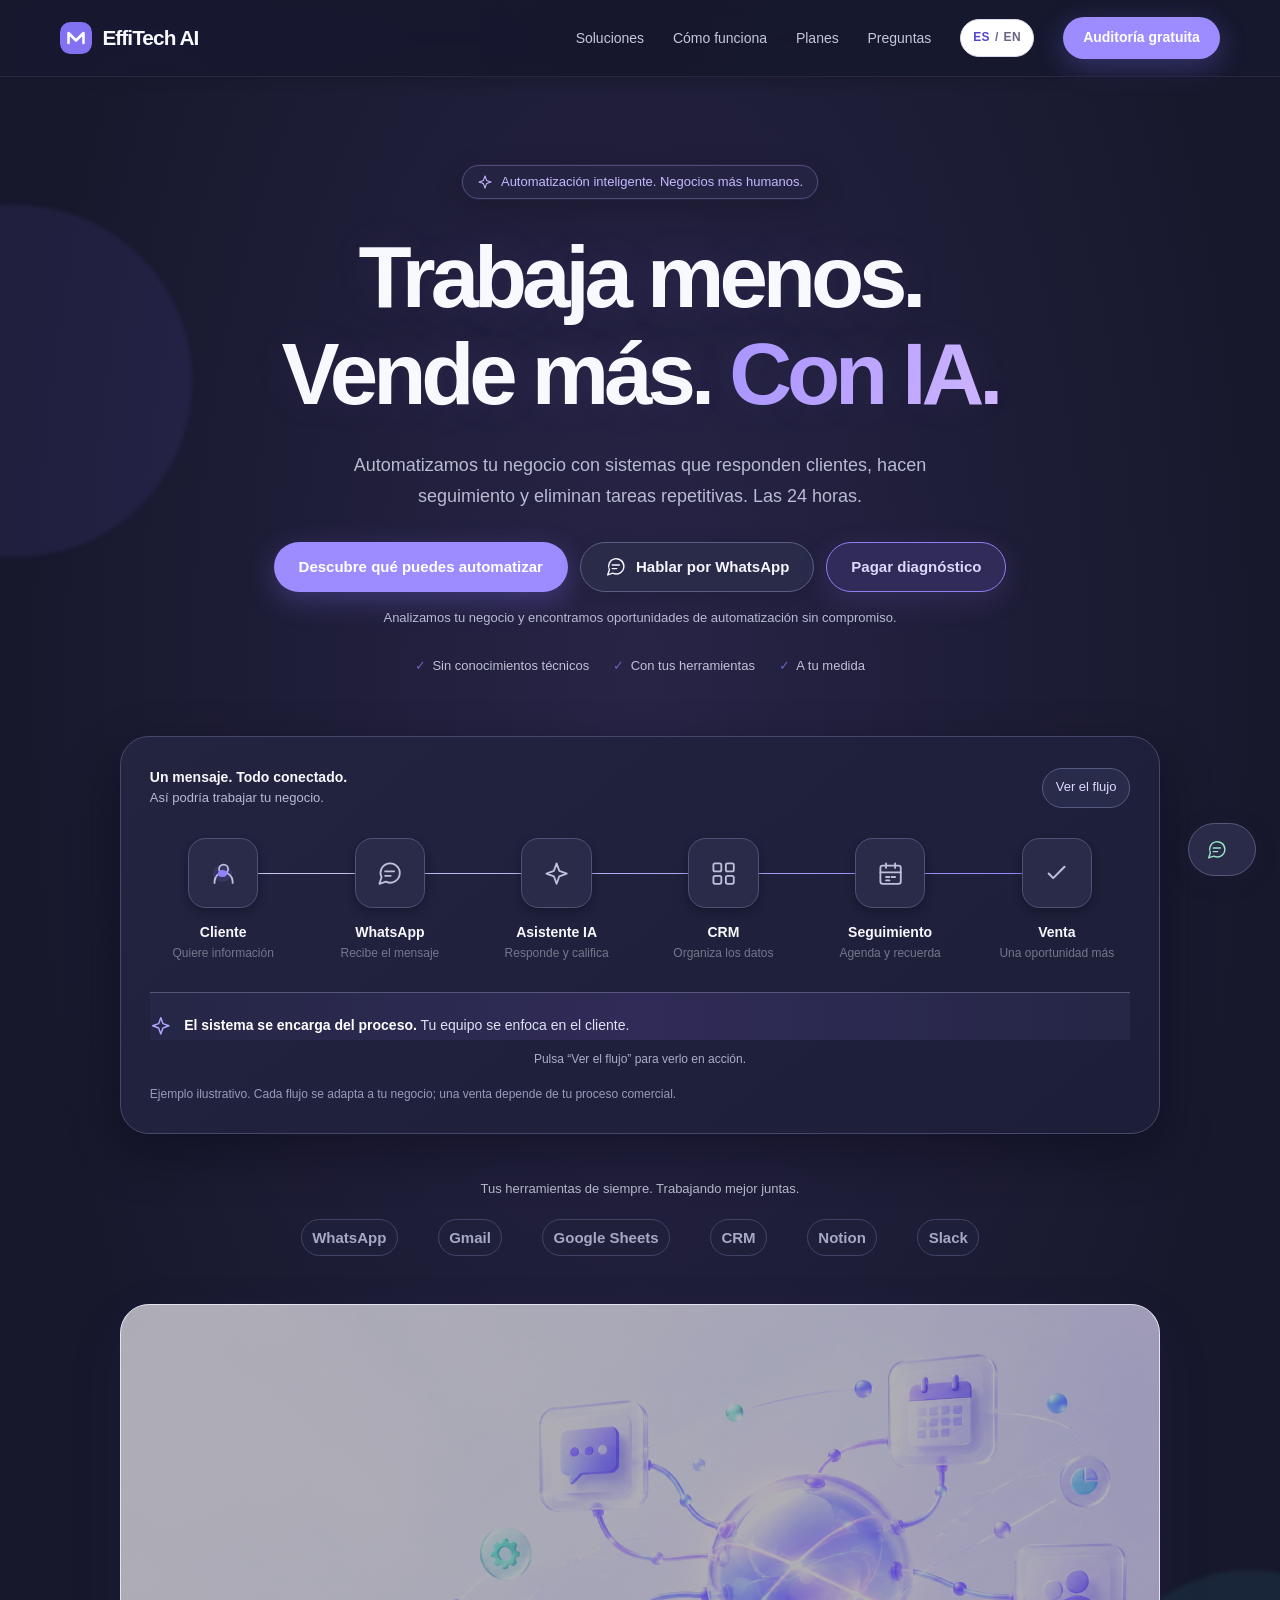
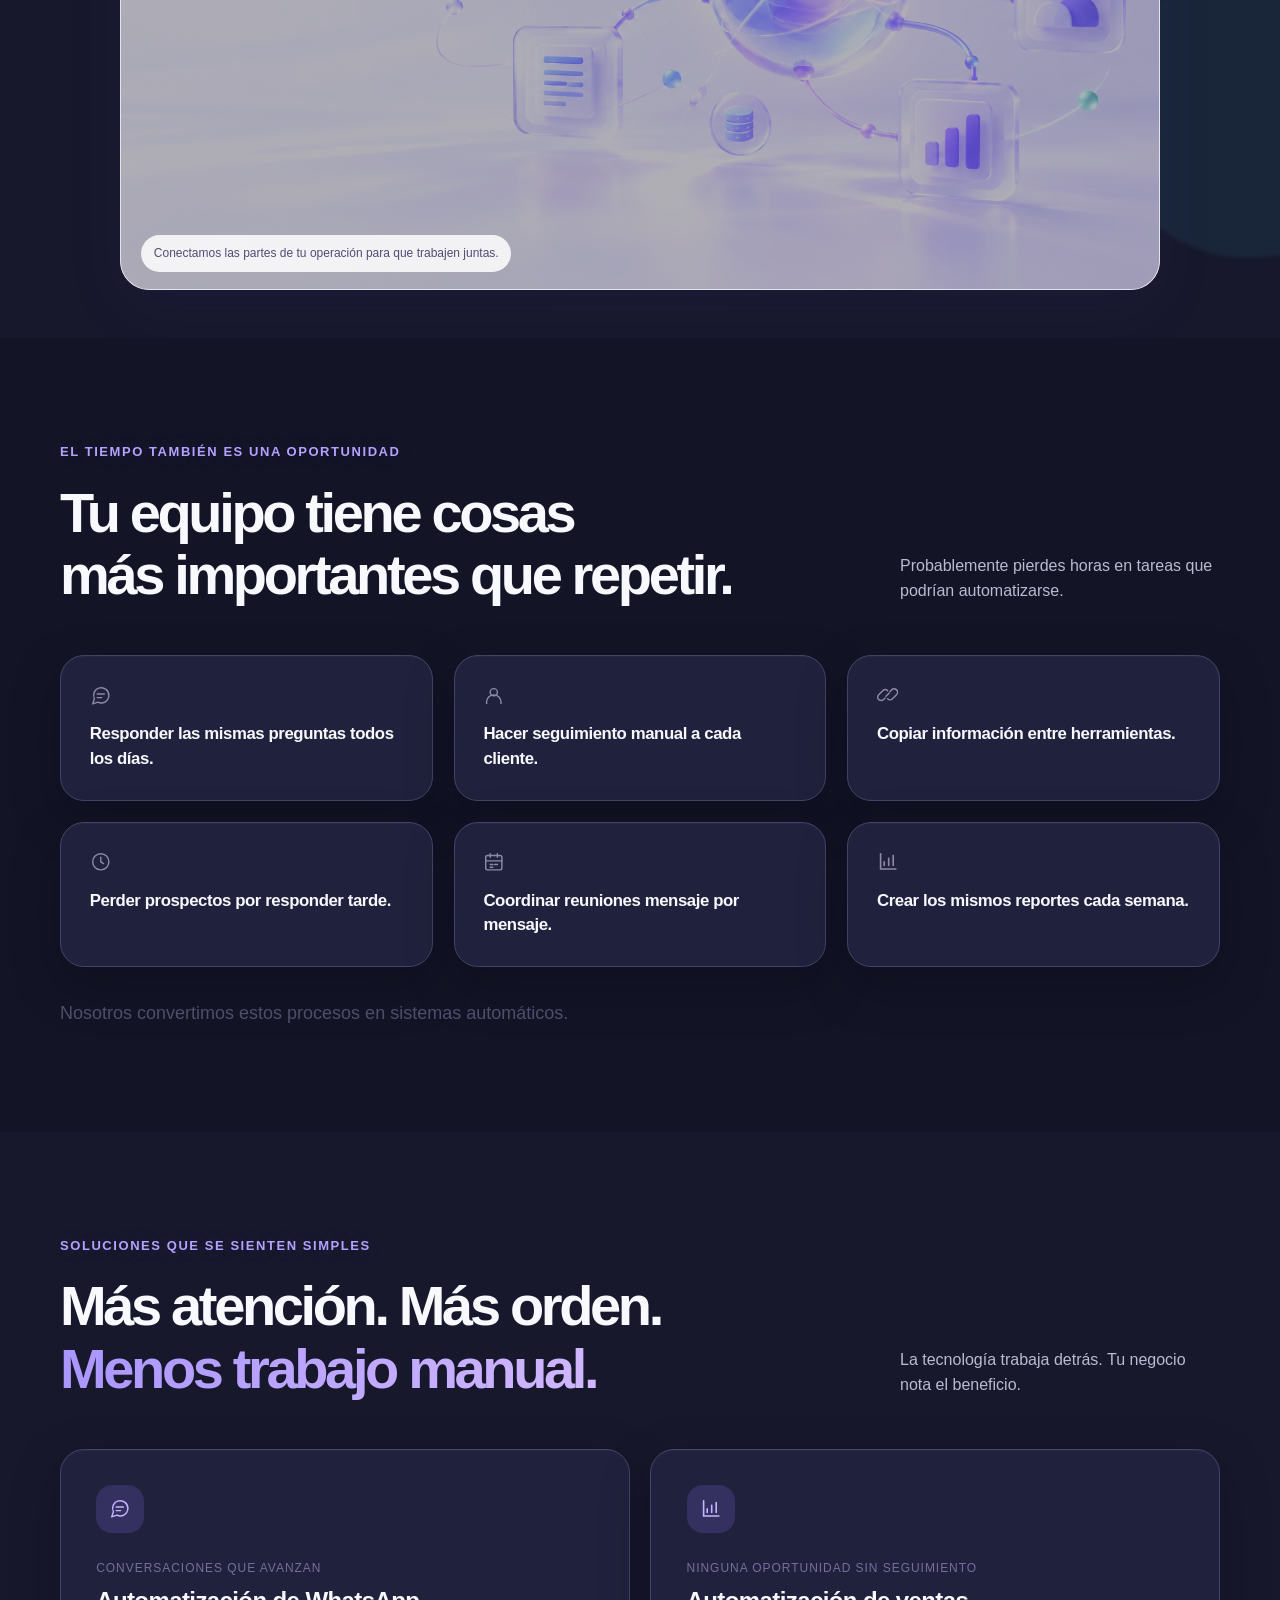
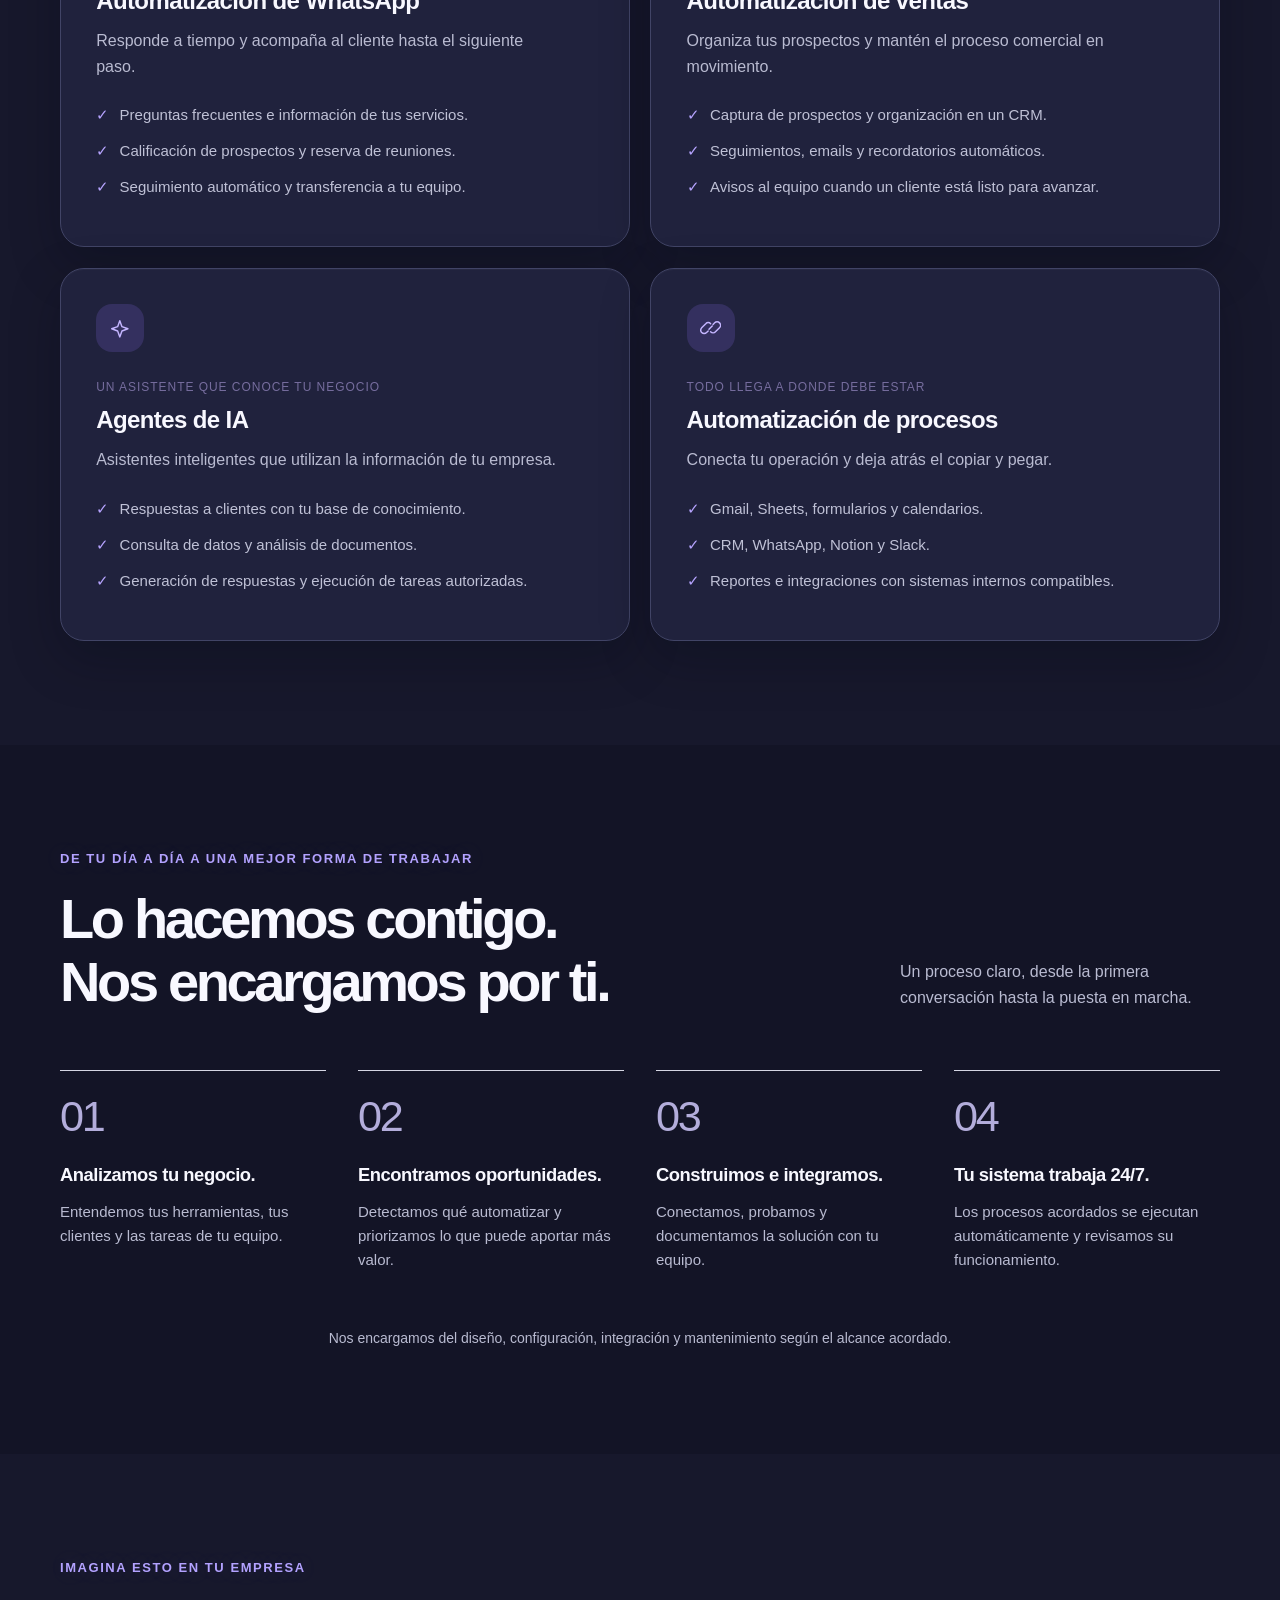
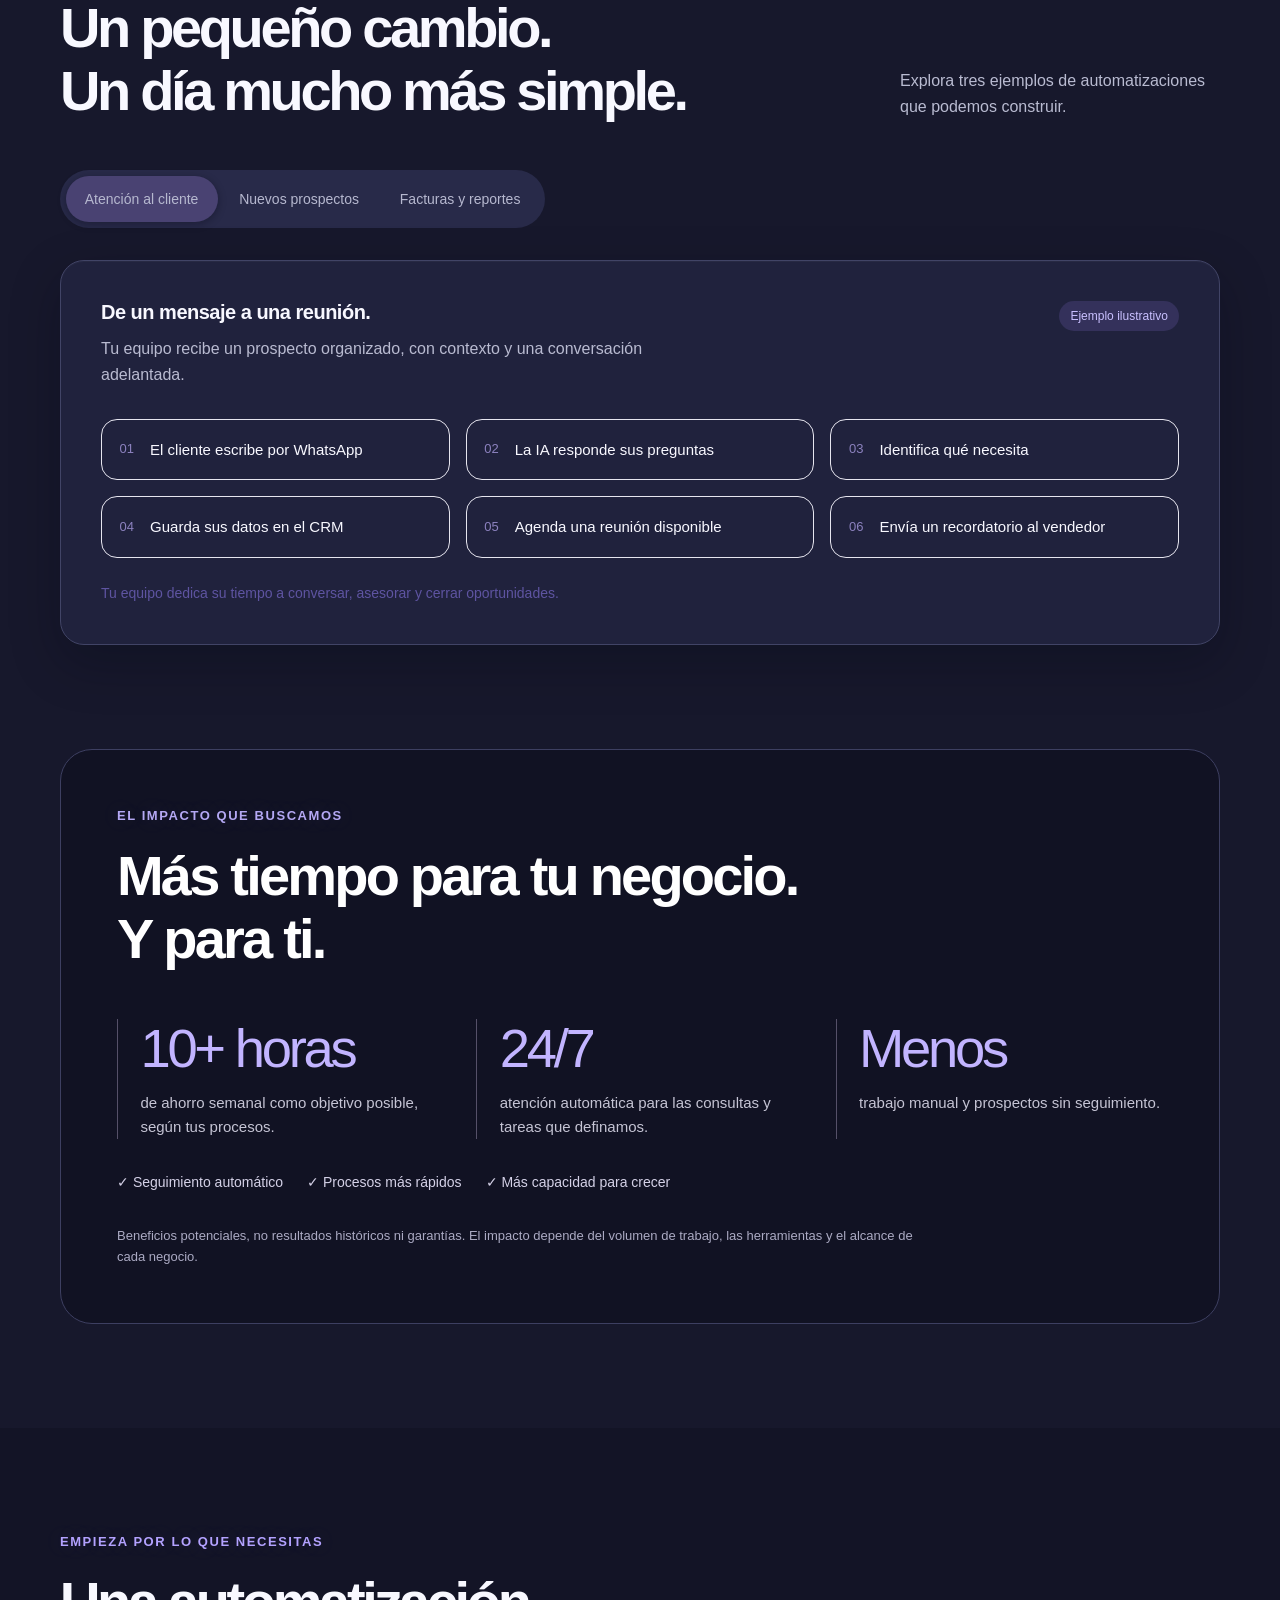
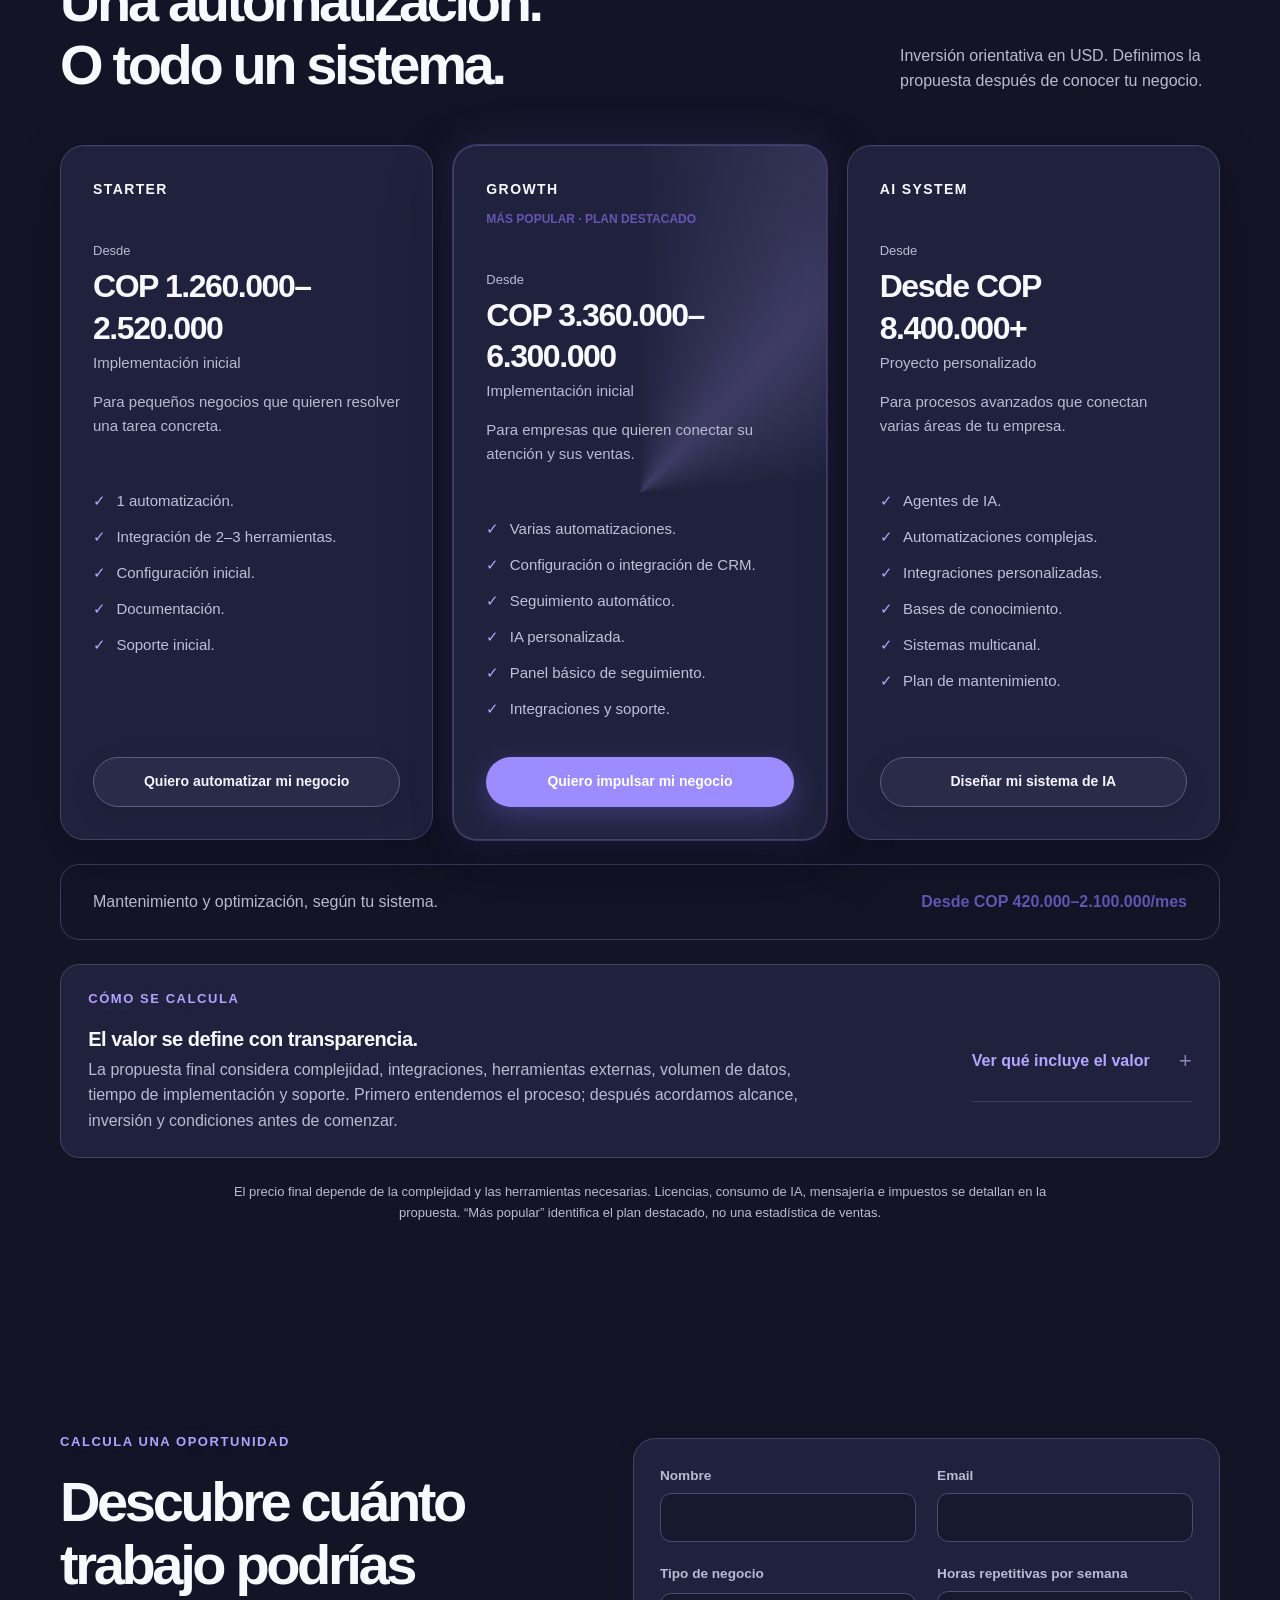
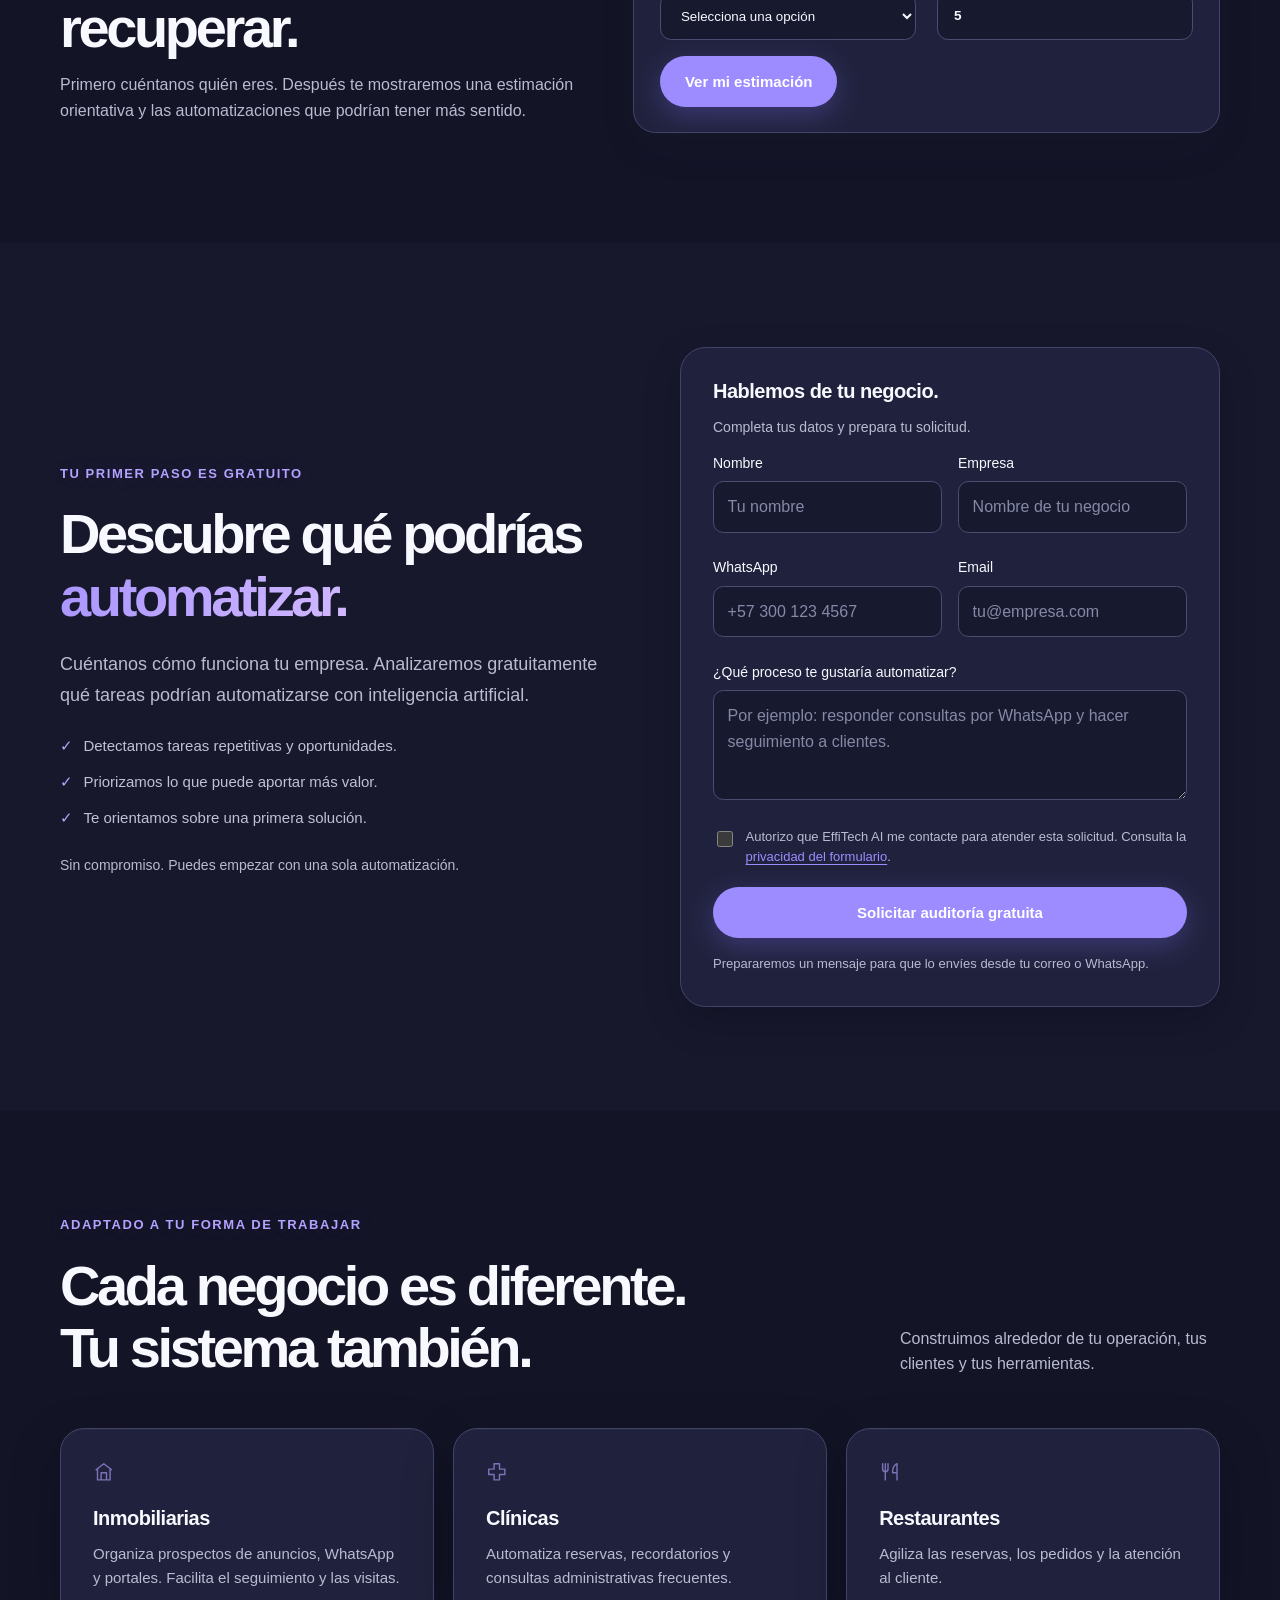
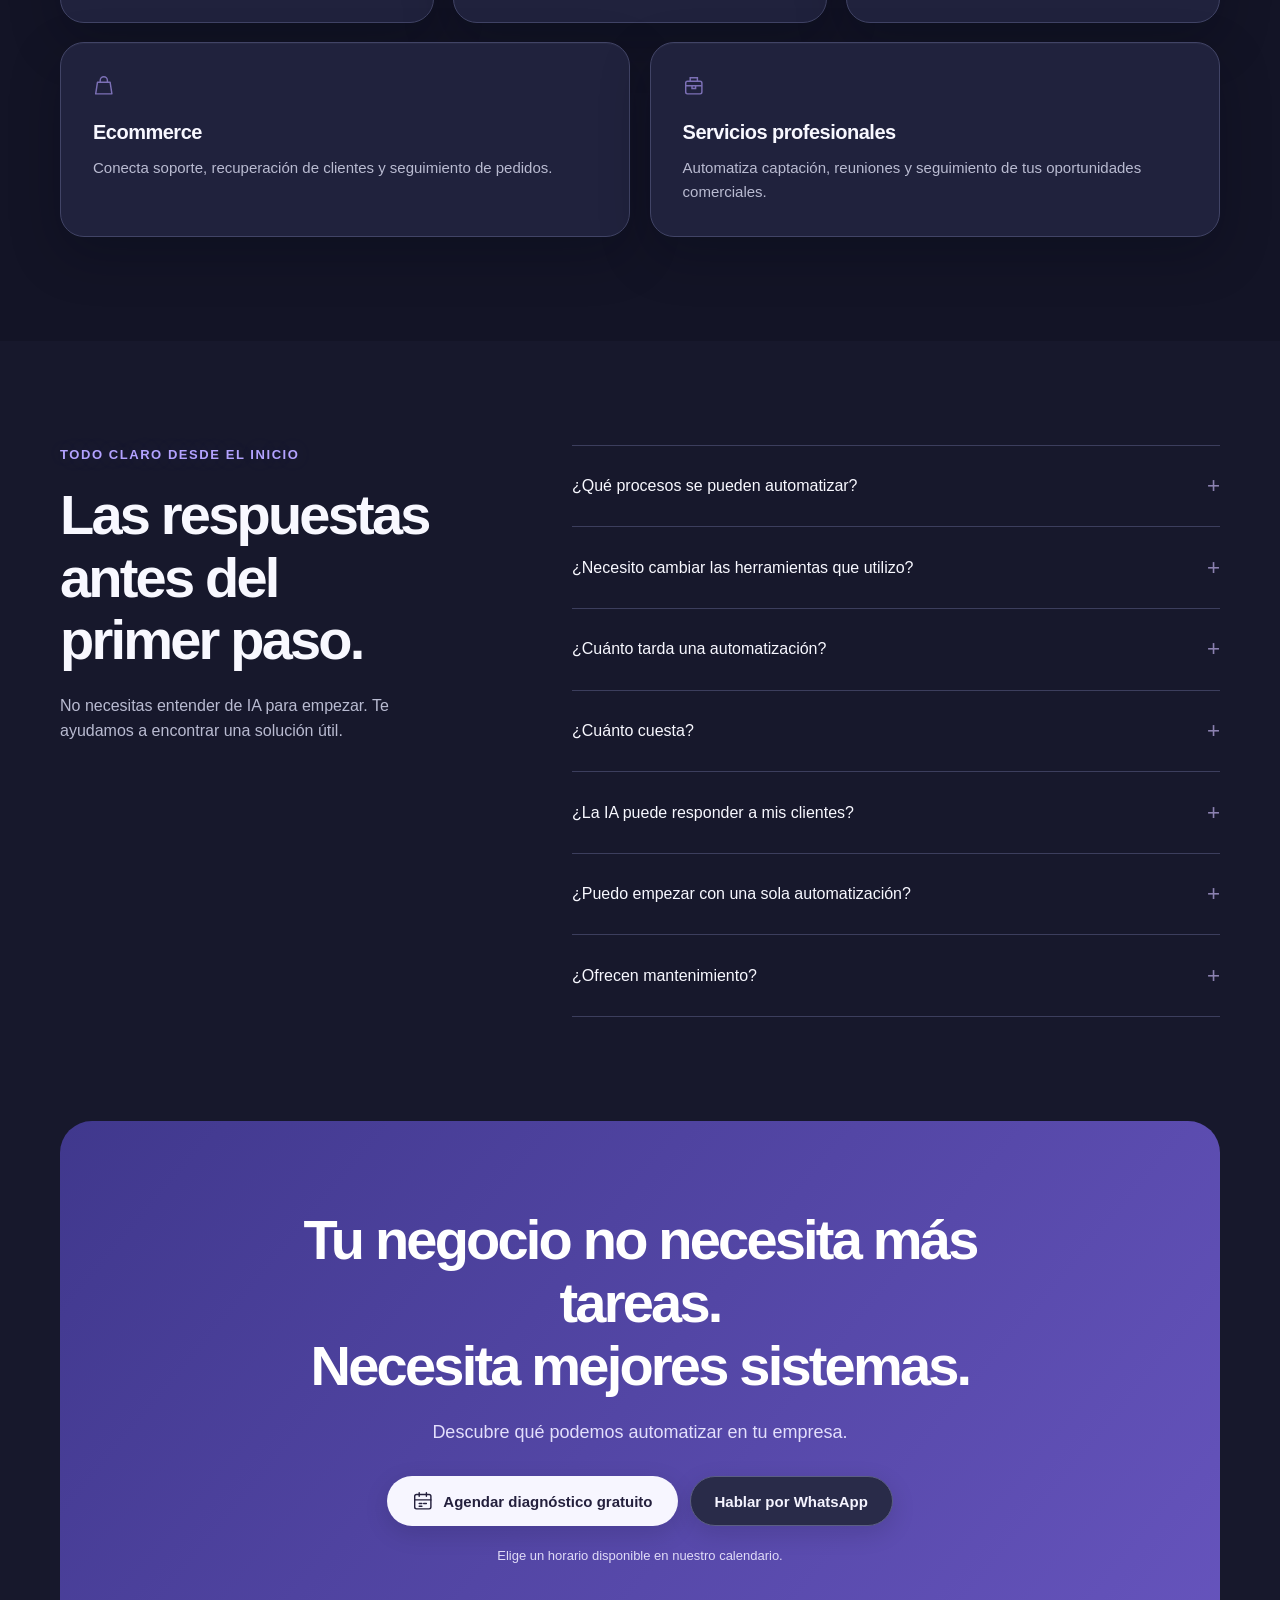
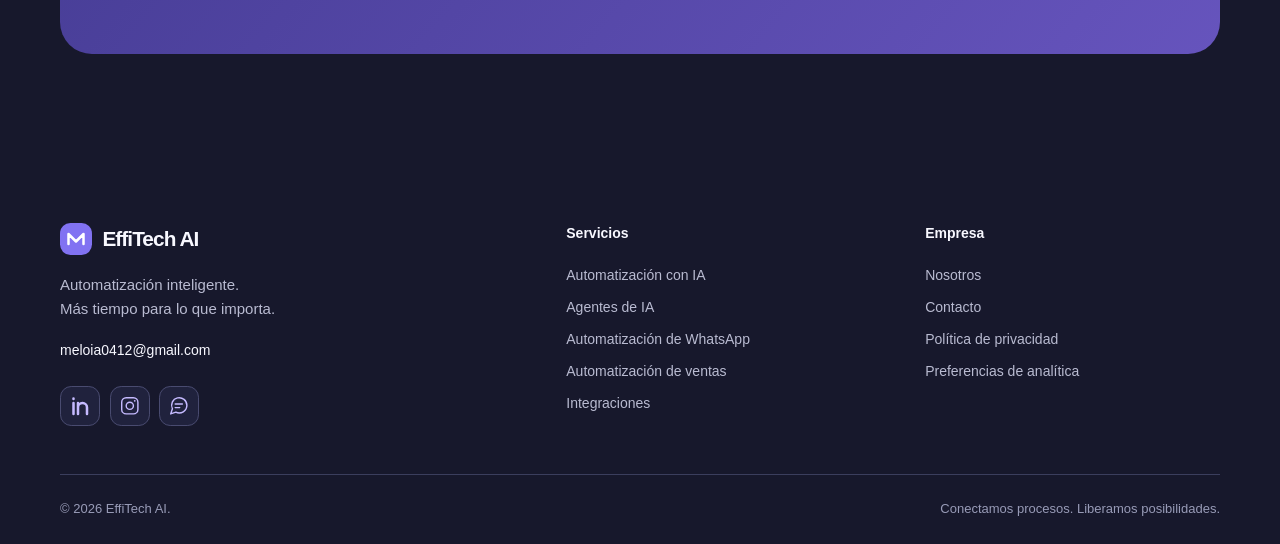
==== index.html @ 65c4c56f "subida del proyecto" ====
<!doctype html>
<html lang="es">
<head>
  <meta charset="utf-8">
  <meta name="viewport" content="width=device-width,initial-scale=1">
  <meta name="theme-color" content="#5955e7">
  <title>EffiTech AI — Trabaja menos. Vende más. Automatiza con IA.</title>
  <meta name="description" content="Automatizamos la atención, las ventas y las tareas repetitivas de tu negocio con inteligencia artificial. Solicita una auditoría gratuita con EffiTech AI.">
  <meta property="og:type" content="website">
  <meta property="og:locale" content="es_CO">
  <meta property="og:title" content="EffiTech AI — Tu negocio, en su mejor versión.">
  <meta property="og:description" content="Menos tareas manuales. Más tiempo para crecer. Descubre qué puedes automatizar con una auditoría gratuita.">
  <meta property="og:url" content="https://meloia.foamy-raven-7353.chatgpt.site/">
  <link rel="canonical" href="https://meloia.foamy-raven-7353.chatgpt.site/">
  <link rel="alternate" hreflang="es" href="https://meloia.foamy-raven-7353.chatgpt.site/">
  <link rel="alternate" hreflang="en" href="https://meloia.foamy-raven-7353.chatgpt.site/?lang=en">
  <link rel="alternate" hreflang="x-default" href="https://meloia.foamy-raven-7353.chatgpt.site/">
  <link rel="manifest" href="site.webmanifest">
  <link rel="icon" href="favicon.svg" type="image/svg+xml">
  <link rel="stylesheet" href="styles.css">
  <link rel="stylesheet" href="theme-overrides.css">
  <script src="config.js" defer></script>
  <script src="app.js" defer></script>
  <script type="application/ld+json">{"@context":"https://schema.org","@type":"ProfessionalService","name":"EffiTech AI","description":"Automatización inteligente para atención, ventas y procesos empresariales.","email":"meloia0412@gmail.com","telephone":"+573176867192","areaServed":"CO","address":{"@type":"PostalAddress","addressLocality":"Medellín","addressCountry":"CO"},"url":"https://meloia.foamy-raven-7353.chatgpt.site/","sameAs":[]}</script>
</head>
<body>
  <svg xmlns="http://www.w3.org/2000/svg" style="display:none" aria-hidden="true">
    <symbol id="i-mark" viewBox="0 0 24 24"><path d="M3 18V6l9 9 9-9v12" fill="none" stroke="currentColor" stroke-width="3" stroke-linecap="round" stroke-linejoin="round"/></symbol>
    <symbol id="i-spark" viewBox="0 0 24 24"><path d="m12 3 2.4 6.6L21 12l-6.6 2.4L12 21l-2.4-6.6L3 12l6.6-2.4L12 3Z" fill="none" stroke="currentColor" stroke-width="1.6" stroke-linejoin="round"/></symbol>
    <symbol id="i-chat" viewBox="0 0 24 24"><path d="M21 11.5a8.5 8.5 0 0 1-12.3 7.6L3 21l1.9-5.7A8.5 8.5 0 1 1 21 11.5Z" fill="none" stroke="currentColor" stroke-width="1.6" stroke-linejoin="round"/><path d="M8 10h8M8 14h5" fill="none" stroke="currentColor" stroke-width="1.6" stroke-linecap="round"/></symbol>
    <symbol id="i-user" viewBox="0 0 24 24"><circle cx="12" cy="8" r="4" fill="none" stroke="currentColor" stroke-width="1.6"/><path d="M4 21v-2a8 8 0 0 1 16 0v2" fill="none" stroke="currentColor" stroke-width="1.6"/></symbol>
    <symbol id="i-grid" viewBox="0 0 24 24"><g fill="none" stroke="currentColor" stroke-width="1.6"><rect x="3" y="3" width="7" height="7" rx="1.5"/><rect x="14" y="3" width="7" height="7" rx="1.5"/><rect x="3" y="14" width="7" height="7" rx="1.5"/><rect x="14" y="14" width="7" height="7" rx="1.5"/></g></symbol>
    <symbol id="i-calendar" viewBox="0 0 24 24"><rect x="3" y="5" width="18" height="16" rx="2" fill="none" stroke="currentColor" stroke-width="1.6"/><path d="M8 3v4m8-4v4M3 11h18m-13 4h3m2 0h3m-8 3h3" fill="none" stroke="currentColor" stroke-width="1.6" stroke-linecap="round"/></symbol>
    <symbol id="i-check" viewBox="0 0 24 24"><path d="m5 12 4 4L19 6" fill="none" stroke="currentColor" stroke-width="1.8" stroke-linecap="round" stroke-linejoin="round"/></symbol>
    <symbol id="i-chart" viewBox="0 0 24 24"><path d="M4 3v17h17M8 16v-4m5 4V8m5 8V5" fill="none" stroke="currentColor" stroke-width="1.8" stroke-linecap="round"/></symbol>
    <symbol id="i-clock" viewBox="0 0 24 24"><circle cx="12" cy="12" r="9" fill="none" stroke="currentColor" stroke-width="1.6"/><path d="M12 7v5l3 2" fill="none" stroke="currentColor" stroke-width="1.6" stroke-linecap="round"/></symbol>
    <symbol id="i-link" viewBox="0 0 24 24"><path d="m10 14 4-4m-5 6-2 2a4 4 0 0 1-6-6l5-5a4 4 0 0 1 6 0m0 10a4 4 0 0 0 6 0l5-5a4 4 0 0 0-6-6l-2 2" transform="translate(1 0) scale(.9)" fill="none" stroke="currentColor" stroke-width="1.8" stroke-linecap="round"/></symbol>
    <symbol id="i-home" viewBox="0 0 24 24"><path d="m3 10 9-7 9 7M5 9v12h14V9M9 21v-8h6v8" fill="none" stroke="currentColor" stroke-width="1.6" stroke-linejoin="round"/></symbol>
    <symbol id="i-health" viewBox="0 0 24 24"><path d="M9 3h6v6h6v6h-6v6H9v-6H3V9h6V3Z" fill="none" stroke="currentColor" stroke-width="1.6" stroke-linejoin="round"/></symbol>
    <symbol id="i-food" viewBox="0 0 24 24"><path d="M4 3v6a3 3 0 0 0 6 0V3M7 3v18M20 21V3c-4 2-5 6-5 10h5" fill="none" stroke="currentColor" stroke-width="1.6" stroke-linecap="round" stroke-linejoin="round"/></symbol>
    <symbol id="i-bag" viewBox="0 0 24 24"><path d="M5 8h14l2 13H3L5 8Zm3 0V6a4 4 0 0 1 8 0v2" fill="none" stroke="currentColor" stroke-width="1.6" stroke-linejoin="round"/></symbol>
    <symbol id="i-work" viewBox="0 0 24 24"><rect x="3" y="7" width="18" height="14" rx="2" fill="none" stroke="currentColor" stroke-width="1.6"/><path d="M8 7V3h8v4M3 12h18m-11 0v3h4v-3" fill="none" stroke="currentColor" stroke-width="1.6"/></symbol>
    <symbol id="i-instagram" viewBox="0 0 24 24"><rect x="3" y="3" width="18" height="18" rx="5" fill="none" stroke="currentColor" stroke-width="1.6"/><circle cx="12" cy="12" r="4" fill="none" stroke="currentColor" stroke-width="1.6"/><circle cx="17.5" cy="6.5" r="1" fill="currentColor"/></symbol>
    <symbol id="i-linkedin" viewBox="0 0 24 24"><path d="M5 9v12M5 4v.5M10 21V9m0 5a5 5 0 0 1 10 0v7" fill="none" stroke="currentColor" stroke-width="2.8" stroke-linecap="round"/></symbol>
    <symbol id="i-menu" viewBox="0 0 24 24"><path d="M4 6h16M4 12h16M4 18h16" fill="none" stroke="currentColor" stroke-width="1.6" stroke-linecap="round"/></symbol>
  </svg>
  <a class="skip" href="#main">Saltar al contenido</a>
  <header class="header">
    <nav class="container nav" aria-label="Navegación principal">
      <a class="brand" href="#" aria-label="EffiTech AI, inicio"><span class="brand-mark"><svg aria-hidden="true"><use href="#i-mark"/></svg></span>EffiTech AI</a>
      <button class="menu-toggle" type="button" aria-expanded="false" aria-controls="nav-links" aria-label="Abrir menú"><svg class="icon" aria-hidden="true"><use href="#i-menu"/></svg></button>
      <div class="nav-links" id="nav-links">
        <a href="#servicios" data-i18n="navSolutions">Soluciones</a><a href="#como-funciona" data-i18n="navProcess">Cómo funciona</a><a href="#planes" data-i18n="navPlans">Planes</a><a href="#preguntas" data-i18n="navFaq">Preguntas</a>
        <button class="language-toggle" type="button" aria-label="Cambiar idioma"><span class="lang-active">ES</span><span aria-hidden="true">/</span><span>EN</span></button>
        <a class="btn btn-primary" href="#auditoria" data-track="nav_audit" data-i18n="navCta">Auditoría gratuita</a>
      </div>
    </nav>
  </header>
  <main id="main">
    <section class="hero" aria-labelledby="hero-title">
      <div class="container">
        <span class="hero-label"><svg class="icon" aria-hidden="true"><use href="#i-spark"/></svg>Automatización inteligente. Negocios más humanos.</span>
        <h1 id="hero-title">Trabaja menos.<br>Vende más. <span class="gradient-text">Con IA.</span></h1>
        <p class="lead">Automatizamos tu negocio con sistemas que responden clientes, hacen seguimiento y eliminan tareas repetitivas. Las 24 horas.</p>
        <div class="actions">
          <a href="#auditoria" class="btn btn-primary" data-track="hero_audit">Descubre qué puedes automatizar</a>
          <a href="https://wa.me/573176867192?text=Hola%20EffiTech%20AI%2C%20quiero%20automatizar%20mi%20negocio." class="btn btn-secondary" data-whatsapp target="_blank" rel="noopener noreferrer"><svg class="icon" aria-hidden="true"><use href="#i-chat"/></svg>Hablar por WhatsApp</a>
          <a href="https://checkout.bold.co/payment/LNK_L88DF2ZROI" class="btn btn-secondary btn-payment" data-payment="diagnostic" data-track="hero_payment" target="_blank" rel="noopener noreferrer" data-i18n="payDiagnostic">Pagar diagnóstico</a>
        </div>
        <p class="hero-note">Analizamos tu negocio y encontramos oportunidades de automatización sin compromiso.</p>
        <div class="hero-checks"><span>Sin conocimientos técnicos</span><span>Con tus herramientas</span><span>A tu medida</span></div>
        <div class="flow-stage" aria-label="Demostración de un flujo de automatización">
          <div class="flow-toolbar"><div>Un mensaje. Todo conectado.<small>Así podría trabajar tu negocio.</small></div><button class="flow-control" id="flow-control" type="button" aria-pressed="false">Ver el flujo</button></div>
          <ol class="flow-nodes">
            <li class="flow-node"><div class="node-icon"><svg class="icon" aria-hidden="true"><use href="#i-user"/></svg></div><b>Cliente</b><small>Quiere información</small></li>
            <li class="flow-node"><div class="node-icon"><svg class="icon" aria-hidden="true"><use href="#i-chat"/></svg></div><b>WhatsApp</b><small>Recibe el mensaje</small></li>
            <li class="flow-node"><div class="node-icon"><svg class="icon" aria-hidden="true"><use href="#i-spark"/></svg></div><b>Asistente IA</b><small>Responde y califica</small></li>
            <li class="flow-node"><div class="node-icon"><svg class="icon" aria-hidden="true"><use href="#i-grid"/></svg></div><b>CRM</b><small>Organiza los datos</small></li>
            <li class="flow-node"><div class="node-icon"><svg class="icon" aria-hidden="true"><use href="#i-calendar"/></svg></div><b>Seguimiento</b><small>Agenda y recuerda</small></li>
            <li class="flow-node"><div class="node-icon"><svg class="icon" aria-hidden="true"><use href="#i-check"/></svg></div><b>Venta</b><small>Una oportunidad más</small></li>
          </ol>
          <div class="flow-result"><svg class="icon" aria-hidden="true"><use href="#i-spark"/></svg><span id="flow-result"><strong>El sistema se encarga del proceso.</strong> Tu equipo se enfoca en el cliente.</span></div><p class="flow-status" id="flow-status" aria-live="polite">Pulsa “Ver el flujo” para verlo en acción.</p>
          <p class="flow-footnote">Ejemplo ilustrativo. Cada flujo se adapta a tu negocio; una venta depende de tu proceso comercial.</p>
        </div>
        <div class="integrations"><p data-i18n="integrationsLead">Tus herramientas de siempre. Trabajando mejor juntas.</p><div class="tools"><span>WhatsApp</span><span>Gmail</span><span>Google Sheets</span><span>CRM</span><span>Notion</span><span>Slack</span></div></div>
        <figure class="automation-visual reveal" data-parallax><img src="automation-visual.png" alt="Conexiones visuales entre conversaciones, calendario, CRM y resultados" loading="lazy"><figcaption>Conectamos las partes de tu operación para que trabajen juntas.</figcaption></figure>
      </div>
    </section>
    <section class="section soft" id="problema">
      <div class="container">
        <div class="section-heading reveal"><div><span class="eyebrow">El tiempo también es una oportunidad</span><h2>Tu equipo tiene cosas<br>más importantes que repetir.</h2></div><p>Probablemente pierdes horas en tareas que podrían automatizarse.</p></div>
        <div class="grid-3">
          <article class="card problem-card reveal"><svg class="icon" aria-hidden="true"><use href="#i-chat"/></svg><h3>Responder las mismas preguntas todos los días.</h3></article>
          <article class="card problem-card reveal"><svg class="icon" aria-hidden="true"><use href="#i-user"/></svg><h3>Hacer seguimiento manual a cada cliente.</h3></article>
          <article class="card problem-card reveal"><svg class="icon" aria-hidden="true"><use href="#i-link"/></svg><h3>Copiar información entre herramientas.</h3></article>
          <article class="card problem-card reveal"><svg class="icon" aria-hidden="true"><use href="#i-clock"/></svg><h3>Perder prospectos por responder tarde.</h3></article>
          <article class="card problem-card reveal"><svg class="icon" aria-hidden="true"><use href="#i-calendar"/></svg><h3>Coordinar reuniones mensaje por mensaje.</h3></article>
          <article class="card problem-card reveal"><svg class="icon" aria-hidden="true"><use href="#i-chart"/></svg><h3>Crear los mismos reportes cada semana.</h3></article>
        </div>
        <p class="bridge reveal">Nosotros convertimos estos procesos en sistemas automáticos.</p>
      </div>
    </section>
    <section class="section" id="servicios">
      <div class="container">
        <div class="section-heading reveal"><div><span class="eyebrow">Soluciones que se sienten simples</span><h2>Más atención. Más orden.<br><span class="gradient-text">Menos trabajo manual.</span></h2></div><p>La tecnología trabaja detrás. Tu negocio nota el beneficio.</p></div>
        <div class="grid-2">
          <article class="card service reveal" id="whatsapp"><div class="service-icon"><svg class="icon" aria-hidden="true"><use href="#i-chat"/></svg></div><span class="service-kicker">CONVERSACIONES QUE AVANZAN</span><h3>Automatización de WhatsApp</h3><p>Responde a tiempo y acompaña al cliente hasta el siguiente paso.</p><ul class="checklist"><li>Preguntas frecuentes e información de tus servicios.</li><li>Calificación de prospectos y reserva de reuniones.</li><li>Seguimiento automático y transferencia a tu equipo.</li></ul></article>
          <article class="card service reveal" id="ventas"><div class="service-icon"><svg class="icon" aria-hidden="true"><use href="#i-chart"/></svg></div><span class="service-kicker">NINGUNA OPORTUNIDAD SIN SEGUIMIENTO</span><h3>Automatización de ventas</h3><p>Organiza tus prospectos y mantén el proceso comercial en movimiento.</p><ul class="checklist"><li>Captura de prospectos y organización en un CRM.</li><li>Seguimientos, emails y recordatorios automáticos.</li><li>Avisos al equipo cuando un cliente está listo para avanzar.</li></ul></article>
          <article class="card service reveal" id="agentes"><div class="service-icon"><svg class="icon" aria-hidden="true"><use href="#i-spark"/></svg></div><span class="service-kicker">UN ASISTENTE QUE CONOCE TU NEGOCIO</span><h3>Agentes de IA</h3><p>Asistentes inteligentes que utilizan la información de tu empresa.</p><ul class="checklist"><li>Respuestas a clientes con tu base de conocimiento.</li><li>Consulta de datos y análisis de documentos.</li><li>Generación de respuestas y ejecución de tareas autorizadas.</li></ul></article>
          <article class="card service reveal" id="integraciones"><div class="service-icon"><svg class="icon" aria-hidden="true"><use href="#i-link"/></svg></div><span class="service-kicker">TODO LLEGA A DONDE DEBE ESTAR</span><h3>Automatización de procesos</h3><p>Conecta tu operación y deja atrás el copiar y pegar.</p><ul class="checklist"><li>Gmail, Sheets, formularios y calendarios.</li><li>CRM, WhatsApp, Notion y Slack.</li><li>Reportes e integraciones con sistemas internos compatibles.</li></ul></article>
        </div>
      </div>
    </section>
    <section class="section soft" id="como-funciona">
      <div class="container">
        <div class="section-heading reveal"><div><span class="eyebrow">De tu día a día a una mejor forma de trabajar</span><h2>Lo hacemos contigo.<br>Nos encargamos por ti.</h2></div><p>Un proceso claro, desde la primera conversación hasta la puesta en marcha.</p></div>
        <div class="process-grid process-animated">
          <article class="process-step reveal"><span>01</span><h3>Analizamos tu negocio.</h3><p>Entendemos tus herramientas, tus clientes y las tareas de tu equipo.</p></article>
          <article class="process-step reveal"><span>02</span><h3>Encontramos oportunidades.</h3><p>Detectamos qué automatizar y priorizamos lo que puede aportar más valor.</p></article>
          <article class="process-step reveal"><span>03</span><h3>Construimos e integramos.</h3><p>Conectamos, probamos y documentamos la solución con tu equipo.</p></article>
          <article class="process-step reveal"><span>04</span><h3>Tu sistema trabaja 24/7.</h3><p>Los procesos acordados se ejecutan automáticamente y revisamos su funcionamiento.</p></article>
        </div>
        <p class="process-note">Nos encargamos del diseño, configuración, integración y mantenimiento según el alcance acordado.</p>
      </div>
    </section>
    <section class="section" id="ejemplos">
      <div class="container">
        <div class="section-heading reveal"><div><span class="eyebrow">Imagina esto en tu empresa</span><h2>Un pequeño cambio.<br>Un día mucho más simple.</h2></div><p>Explora tres ejemplos de automatizaciones que podemos construir.</p></div>
        <div class="tabs" role="tablist" aria-label="Ejemplos de automatización"><span class="tab-indicator" aria-hidden="true"></span><button class="tab" id="tab-atencion" role="tab" aria-selected="true" aria-controls="panel-atencion" data-example="atencion">Atención al cliente</button><button class="tab" id="tab-prospectos" role="tab" aria-selected="false" aria-controls="panel-prospectos" tabindex="-1" data-example="prospectos">Nuevos prospectos</button><button class="tab" id="tab-facturas" role="tab" aria-selected="false" aria-controls="panel-facturas" tabindex="-1" data-example="facturas">Facturas y reportes</button></div>
        <div class="example" id="panel-atencion" role="tabpanel" aria-labelledby="tab-atencion" tabindex="0"><div class="example-heading"><div><h3>De un mensaje a una reunión.</h3><p>Tu equipo recibe un prospecto organizado, con contexto y una conversación adelantada.</p></div><span class="badge">Ejemplo ilustrativo</span></div><div class="example-flow"><div class="example-step"><span>01</span>El cliente escribe por WhatsApp</div><div class="example-step"><span>02</span>La IA responde sus preguntas</div><div class="example-step"><span>03</span>Identifica qué necesita</div><div class="example-step"><span>04</span>Guarda sus datos en el CRM</div><div class="example-step"><span>05</span>Agenda una reunión disponible</div><div class="example-step"><span>06</span>Envía un recordatorio al vendedor</div></div><p class="example-outcome">Tu equipo dedica su tiempo a conversar, asesorar y cerrar oportunidades.</p></div>
        <div class="example" id="panel-prospectos" role="tabpanel" aria-labelledby="tab-prospectos" tabindex="0" hidden><div class="example-heading"><div><h3>El interés no se queda en un formulario.</h3><p>Cada solicitud entra a un proceso de atención y seguimiento definido por tu empresa.</p></div><span class="badge">Ejemplo ilustrativo</span></div><div class="example-flow"><div class="example-step"><span>01</span>El cliente completa un formulario</div><div class="example-step"><span>02</span>Los datos llegan al CRM</div><div class="example-step"><span>03</span>La IA analiza el prospecto</div><div class="example-step"><span>04</span>Prepara un email personalizado</div><div class="example-step"><span>05</span>Inicia el seguimiento automático</div><div class="example-step"><span>06</span>Avisa al equipo cuando hace falta</div></div><p class="example-outcome">Un proceso consistente para acompañar cada oportunidad.</p></div>
        <div class="example" id="panel-facturas" role="tabpanel" aria-labelledby="tab-facturas" tabindex="0" hidden><div class="example-heading"><div><h3>La información se organiza sola.</h3><p>Automatiza la captura de datos y deja las excepciones para revisión humana.</p></div><span class="badge">Ejemplo ilustrativo</span></div><div class="example-flow"><div class="example-step"><span>01</span>Llega una factura por correo</div><div class="example-step"><span>02</span>El sistema extrae la información</div><div class="example-step"><span>03</span>Señala datos que requieren revisión</div><div class="example-step"><span>04</span>Guarda los datos en una hoja</div><div class="example-step"><span>05</span>Clasifica el gasto</div><div class="example-step"><span>06</span>Genera un reporte</div></div><p class="example-outcome">Menos digitación y más claridad sobre tu operación.</p></div>
      </div>
    </section>
    <section class="section" id="resultados" style="padding-top:0">
      <div class="container"><div class="results reveal"><span class="eyebrow">El impacto que buscamos</span><h2>Más tiempo para tu negocio.<br>Y para ti.</h2><div class="metrics"><div class="metric"><strong data-count="10" data-suffix="+ horas">0</strong><p>de ahorro semanal como objetivo posible, según tus procesos.</p></div><div class="metric"><strong data-count="24" data-suffix="/7">0</strong><p>atención automática para las consultas y tareas que definamos.</p></div><div class="metric"><strong>Menos</strong><p>trabajo manual y prospectos sin seguimiento.</p></div></div><div class="benefits"><span>✓ Seguimiento automático</span><span>✓ Procesos más rápidos</span><span>✓ Más capacidad para crecer</span></div><p class="results-note">Beneficios potenciales, no resultados históricos ni garantías. El impacto depende del volumen de trabajo, las herramientas y el alcance de cada negocio.</p></div></div>
    </section>
    <section class="section soft" id="planes">
      <div class="container">
        <div class="section-heading reveal"><div><span class="eyebrow">Empieza por lo que necesitas</span><h2>Una automatización.<br>O todo un sistema.</h2></div><p>Inversión orientativa en USD. Definimos la propuesta después de conocer tu negocio.</p></div>
        <div class="grid-3 plans">
          <article class="card plan reveal"><span class="plan-name">Starter</span><div class="price"><small>Desde</small><br>US$300–600</div><p class="small">Implementación inicial</p><p>Para pequeños negocios que quieren resolver una tarea concreta.</p><ul class="checklist"><li>1 automatización.</li><li>Integración de 2–3 herramientas.</li><li>Configuración inicial.</li><li>Documentación.</li><li>Soporte inicial.</li></ul><a class="btn btn-secondary" href="#auditoria" data-plan="Starter">Quiero automatizar mi negocio</a></article>
          <article class="card plan featured reveal"><span class="plan-name">Growth</span><span class="plan-tag">MÁS POPULAR · PLAN DESTACADO</span><div class="price"><small>Desde</small><br>US$800–1.500</div><p class="small">Implementación inicial</p><p>Para empresas que quieren conectar su atención y sus ventas.</p><ul class="checklist"><li>Varias automatizaciones.</li><li>Configuración o integración de CRM.</li><li>Seguimiento automático.</li><li>IA personalizada.</li><li>Panel básico de seguimiento.</li><li>Integraciones y soporte.</li></ul><a class="btn btn-primary" href="#auditoria" data-plan="Growth">Quiero impulsar mi negocio</a></article>
          <article class="card plan reveal"><span class="plan-name">AI System</span><div class="price"><small>Desde</small><br>US$2.000+</div><p class="small">Proyecto personalizado</p><p>Para procesos avanzados que conectan varias áreas de tu empresa.</p><ul class="checklist"><li>Agentes de IA.</li><li>Automatizaciones complejas.</li><li>Integraciones personalizadas.</li><li>Bases de conocimiento.</li><li>Sistemas multicanal.</li><li>Plan de mantenimiento.</li></ul><a class="btn btn-secondary" href="#auditoria" data-plan="AI System">Diseñar mi sistema de IA</a></article>
        </div>
        <div class="maintenance"><p>Mantenimiento y optimización, según tu sistema.</p><strong class="maintenance-price">Desde US$100–500/mes</strong></div>
        <div class="pricing-explainer"><div><span class="eyebrow">Cómo se calcula</span><h3>El valor se define con transparencia.</h3><p>La propuesta final considera complejidad, integraciones, herramientas externas, volumen de datos, tiempo de implementación y soporte. Primero entendemos el proceso; después acordamos alcance, inversión y condiciones antes de comenzar.</p></div><details class="pricing-details"><summary>Ver qué incluye el valor</summary><ul class="checklist"><li>Complejidad y número de procesos.</li><li>Integraciones con tus herramientas.</li><li>Costos de terceros.</li><li>Volumen de datos y usuarios.</li><li>Implementación, pruebas y documentación.</li><li>Mantenimiento y soporte posterior.</li></ul></details></div>
        <p class="pricing-note">El precio final depende de la complejidad y las herramientas necesarias. Licencias, consumo de IA, mensajería e impuestos se detallan en la propuesta. “Más popular” identifica el plan destacado, no una estadística de ventas.</p>
      </div>
    </section>
    <section class="section soft" id="calculadora">
      <div class="container calculator reveal">
        <div><span class="eyebrow" data-i18n="calculatorEyebrow">Calcula una oportunidad</span><h2 data-i18n="calculatorTitle">Descubre cuánto trabajo podrías recuperar.</h2><p data-i18n="calculatorLead">Primero cuéntanos quién eres. Después te mostraremos una estimación orientativa y las automatizaciones que podrían tener más sentido.</p></div>
        <form id="calculator-form" class="calculator-form"><div class="grid-2"><label>Nombre<input name="name" required autocomplete="name"></label><label>Email<input name="email" type="email" required autocomplete="email"></label><label>Tipo de negocio<select name="industry" required><option value="">Selecciona una opción</option><option>Servicios profesionales</option><option>Comercio</option><option>Salud</option><option>Inmobiliaria</option><option>Educación</option><option>Otro</option></select></label><label>Horas repetitivas por semana<input name="hours" type="number" min="1" max="80" value="5" required></label></div><button class="btn btn-primary" type="submit" data-i18n="calculatorButton">Ver mi estimación</button></form>
        <div class="calculator-result" id="calculator-result" hidden><div><span class="eyebrow">Estimación orientativa</span><h3 id="calculator-result-title"></h3><p id="calculator-result-copy"></p></div><a class="btn btn-secondary" href="#auditoria" data-i18n="calculatorCta">Solicitar auditoría</a></div>
      </div>
    </section>
    <section class="section" id="auditoria">
      <div class="container audit-layout">
        <div class="audit-copy reveal"><span class="eyebrow">Tu primer paso es gratuito</span><h2>Descubre qué podrías <span class="gradient-text">automatizar.</span></h2><p class="lead">Cuéntanos cómo funciona tu empresa. Analizaremos gratuitamente qué tareas podrían automatizarse con inteligencia artificial.</p><ul class="checklist"><li>Detectamos tareas repetitivas y oportunidades.</li><li>Priorizamos lo que puede aportar más valor.</li><li>Te orientamos sobre una primera solución.</li></ul><p class="small">Sin compromiso. Puedes empezar con una sola automatización.</p></div>
        <form class="audit-form" id="audit-form">
          <h3>Hablemos de tu negocio.</h3><p class="small">Completa tus datos y prepara tu solicitud.</p>
          <div class="fields">
            <div class="field"><label for="name">Nombre</label><input id="name" name="name" autocomplete="name" placeholder="Tu nombre" required maxlength="100"><p class="field-error" id="name-error"></p></div>
            <div class="field"><label for="company">Empresa</label><input id="company" name="company" autocomplete="organization" placeholder="Nombre de tu negocio" required maxlength="150"><p class="field-error" id="company-error"></p></div>
            <div class="field"><label for="phone">WhatsApp</label><input id="phone" name="phone" type="tel" autocomplete="tel" placeholder="+57 300 123 4567" required maxlength="25"><p class="field-error" id="phone-error"></p></div>
            <div class="field"><label for="email">Email</label><input id="email" name="email" type="email" autocomplete="email" placeholder="tu@empresa.com" required maxlength="254"><p class="field-error" id="email-error"></p></div>
            <div class="field field-full"><label for="process">¿Qué proceso te gustaría automatizar?</label><textarea id="process" name="process" placeholder="Por ejemplo: responder consultas por WhatsApp y hacer seguimiento a clientes." required minlength="10" maxlength="2500"></textarea><p class="field-error" id="process-error"></p></div>
          </div>
          <div class="honeypot" aria-hidden="true"><label for="website">Dejar vacío</label><input id="website" name="website" tabindex="-1" autocomplete="off"></div>
          <div class="consent"><input id="consent" name="consent" type="checkbox" required><label for="consent">Autorizo que EffiTech AI me contacte para atender esta solicitud. Consulta la <button type="button" class="text-link" data-dialog="privacy-dialog">privacidad del formulario</button>.</label></div>
          <button type="submit" class="btn btn-primary" id="submit-button">Solicitar auditoría gratuita</button>
          <p class="form-note" id="delivery-note">Prepararemos un mensaje para que lo envíes desde tu correo o WhatsApp.</p>
          <p class="form-status" id="form-status" role="status" aria-live="polite"></p>
        </form>
      </div>
    </section>
    <section class="section soft" id="industrias">
      <div class="container"><div class="section-heading reveal"><div><span class="eyebrow">Adaptado a tu forma de trabajar</span><h2>Cada negocio es diferente.<br>Tu sistema también.</h2></div><p>Construimos alrededor de tu operación, tus clientes y tus herramientas.</p></div><div class="industries">
        <article class="card industry reveal"><svg class="icon" aria-hidden="true"><use href="#i-home"/></svg><h3>Inmobiliarias</h3><p>Organiza prospectos de anuncios, WhatsApp y portales. Facilita el seguimiento y las visitas.</p></article>
        <article class="card industry reveal"><svg class="icon" aria-hidden="true"><use href="#i-health"/></svg><h3>Clínicas</h3><p>Automatiza reservas, recordatorios y consultas administrativas frecuentes.</p></article>
        <article class="card industry reveal"><svg class="icon" aria-hidden="true"><use href="#i-food"/></svg><h3>Restaurantes</h3><p>Agiliza las reservas, los pedidos y la atención al cliente.</p></article>
        <article class="card industry reveal"><svg class="icon" aria-hidden="true"><use href="#i-bag"/></svg><h3>Ecommerce</h3><p>Conecta soporte, recuperación de clientes y seguimiento de pedidos.</p></article>
        <article class="card industry reveal"><svg class="icon" aria-hidden="true"><use href="#i-work"/></svg><h3>Servicios profesionales</h3><p>Automatiza captación, reuniones y seguimiento de tus oportunidades comerciales.</p></article>
      </div></div>
    </section>
    <section class="section" id="preguntas">
      <div class="container faq-layout"><div class="reveal"><span class="eyebrow">Todo claro desde el inicio</span><h2>Las respuestas<br>antes del primer paso.</h2><p>No necesitas entender de IA para empezar. Te ayudamos a encontrar una solución útil.</p></div><div>
        <details><summary>¿Qué procesos se pueden automatizar?</summary><p>Consultas frecuentes, seguimiento de prospectos, recordatorios, movimiento de datos y reportes. En el diagnóstico revisamos qué es viable y qué debe mantener supervisión humana.</p></details>
        <details><summary>¿Necesito cambiar las herramientas que utilizo?</summary><p>En muchos casos conectamos las que ya tienes. Primero revisamos si permiten integraciones y te explicamos las opciones antes de recomendar un cambio.</p></details>
        <details><summary>¿Cuánto tarda una automatización?</summary><p>Depende del alcance, las integraciones y la información disponible. Después del diagnóstico te entregamos un cronograma con construcción, pruebas y puesta en marcha.</p></details>
        <details><summary>¿Cuánto cuesta?</summary><p>Los proyectos Starter tienen una referencia desde US$300–600. La propuesta define el valor de implementación, las herramientas y el mantenimiento según lo que necesites.</p></details>
        <details><summary>¿La IA puede responder a mis clientes?</summary><p>Sí, con información y reglas de tu empresa. Definimos qué puede responder y cuándo transferir a una persona. La IA puede cometer errores, por eso incluimos pruebas y límites acordes al uso.</p></details>
        <details><summary>¿Puedo empezar con una sola automatización?</summary><p>Sí. Podemos resolver primero una tarea concreta, medir el beneficio y ampliar el sistema cuando tenga sentido para tu negocio.</p></details>
        <details><summary>¿Ofrecen mantenimiento?</summary><p>Sí. Podemos revisar el funcionamiento, resolver incidencias y optimizar tus procesos. El alcance y la mensualidad se acuerdan en la propuesta.</p></details>
      </div></div>
    </section>
    <section class="section" style="padding-top:0"><div class="container"><div class="final-cta reveal"><h2>Tu negocio no necesita más tareas.<br>Necesita mejores sistemas.</h2><p>Descubre qué podemos automatizar en tu empresa.</p><div class="actions"><a class="btn btn-white" href="https://wa.me/573176867192?text=Hola%20EffiTech%20AI%2C%20quiero%20coordinar%20un%20diagn%C3%B3stico%20gratuito." data-booking target="_blank" rel="noopener noreferrer"><svg class="icon" aria-hidden="true"><use href="#i-calendar"/></svg>Agendar diagnóstico gratuito</a><a class="btn btn-secondary" href="https://wa.me/573176867192" data-whatsapp target="_blank" rel="noopener noreferrer">Hablar por WhatsApp</a></div><small id="booking-note">Coordinamos el horario contigo por WhatsApp.</small></div></div></section>
  </main>
  <footer><div class="container"><div class="footer-grid"><div class="footer-brand"><a class="brand" href="#"><span class="brand-mark"><svg aria-hidden="true"><use href="#i-mark"/></svg></span>EffiTech AI</a><p>Automatización inteligente.<br>Más tiempo para lo que importa.</p><a class="small" href="mailto:meloia0412@gmail.com">meloia0412@gmail.com</a><div class="socials"><button type="button" data-social="linkedin" aria-label="LinkedIn de EffiTech AI"><svg class="icon" aria-hidden="true"><use href="#i-linkedin"/></svg></button><button type="button" data-social="instagram" aria-label="Instagram de EffiTech AI"><svg class="icon" aria-hidden="true"><use href="#i-instagram"/></svg></button><a href="https://wa.me/573176867192" data-whatsapp target="_blank" rel="noopener noreferrer" aria-label="WhatsApp de EffiTech AI"><svg class="icon" aria-hidden="true"><use href="#i-chat"/></svg></a></div></div><div><p class="footer-title">Servicios</p><div class="footer-links"><a href="#servicios">Automatización con IA</a><a href="#agentes">Agentes de IA</a><a href="#whatsapp">Automatización de WhatsApp</a><a href="#ventas">Automatización de ventas</a><a href="#integraciones">Integraciones</a></div></div><div><p class="footer-title">Empresa</p><div class="footer-links"><a href="#como-funciona">Nosotros</a><a href="#auditoria">Contacto</a><button type="button" data-dialog="privacy-dialog">Política de privacidad</button><button type="button" data-dialog="analytics-dialog">Preferencias de analítica</button></div></div></div><div class="footer-bottom"><span>© <span id="year">2026</span> EffiTech AI.</span><span>Conectamos procesos. Liberamos posibilidades.</span></div></div></footer>
  <a class="floating-wa" href="https://wa.me/573176867192?text=Hola%20EffiTech%20AI%2C%20quiero%20saber%20m%C3%A1s." data-whatsapp target="_blank" rel="noopener noreferrer" aria-label="Contactar a EffiTech AI por WhatsApp"><svg class="icon" aria-hidden="true"><use href="#i-chat"/></svg><span>Hablemos</span></a>
  <dialog id="request-dialog" aria-labelledby="request-title"><div class="dialog-top"><h3 id="request-title">Tu solicitud está preparada.</h3><button class="dialog-close" type="button" data-close aria-label="Cerrar">×</button></div><p>Elige cómo enviarla a EffiTech AI. El mensaje todavía no se ha enviado; podrás revisarlo antes.</p><div class="request-preview" id="request-preview"></div><div class="dialog-actions"><a class="btn btn-primary" id="request-mail" href="mailto:meloia0412@gmail.com">Enviar desde mi correo</a><a class="btn btn-secondary" id="request-gmail" href="https://mail.google.com/" target="_blank" rel="noopener noreferrer">Abrir en Gmail</a><a class="btn btn-secondary" id="request-wa" href="https://wa.me/573176867192" target="_blank" rel="noopener noreferrer">Enviar por WhatsApp</a><button type="button" class="text-link" id="copy-request">Copiar solicitud</button></div><p class="small" id="copy-status" role="status" aria-live="polite"></p></dialog>
  <dialog id="privacy-dialog" aria-labelledby="privacy-title"><div class="dialog-top"><h3 id="privacy-title">Privacidad del formulario</h3><button class="dialog-close" type="button" data-close aria-label="Cerrar">×</button></div><p>Los datos del formulario se utilizan para preparar tu solicitud de auditoría y permitir que EffiTech AI te contacte sobre ella.</p><p>En esta versión, la web no guarda la solicitud en una base de datos ni la envía automáticamente. Si eliges correo, Gmail o WhatsApp, tus datos se incluyen en el mensaje que tú decides enviar mediante ese servicio.</p><p>No incluyas contraseñas, documentos confidenciales ni información sensible. Puedes solicitar información sobre tus datos escribiendo a <a class="text-link" href="mailto:meloia0412@gmail.com">meloia0412@gmail.com</a>.</p><p class="small" id="privacy-analytics">La medición opcional está desactivada hasta configurar un proveedor y obtener tu consentimiento. Tus datos de contacto no se incluyen en los eventos de analítica.</p></dialog>
  <dialog id="analytics-dialog" aria-labelledby="analytics-title"><div class="dialog-top"><h3 id="analytics-title">Medición opcional</h3><button class="dialog-close" type="button" data-close aria-label="Cerrar">×</button></div><p>Podemos medir qué botones y secciones resultan útiles cuando habilitemos la analítica. No incluimos tus datos del formulario en esos eventos.</p><p class="small">El formulario y WhatsApp funcionan sin esta medición. Puedes cambiar tu decisión aquí cuando quieras.</p><div class="dialog-actions"><button class="btn btn-primary" type="button" data-consent="yes">Permitir medición</button><button class="btn btn-secondary" type="button" data-consent="no">Continuar sin medición</button></div></dialog>
  <dialog id="social-dialog" aria-labelledby="social-title"><div class="dialog-top"><h3 id="social-title">Pronto estaremos aquí.</h3><button class="dialog-close" type="button" data-close aria-label="Cerrar">×</button></div><p>Estamos preparando nuestros perfiles sociales. Mientras tanto, puedes hablar directamente con EffiTech AI por WhatsApp.</p><a class="btn btn-primary" href="https://wa.me/573176867192" target="_blank" rel="noopener noreferrer">Hablar por WhatsApp</a></dialog>
  <noscript><p class="container">Puedes contactar a EffiTech AI por <a href="https://wa.me/573176867192">WhatsApp</a> o escribir a <a href="mailto:meloia0412@gmail.com">meloia0412@gmail.com</a>. Activa JavaScript para preparar la auditoría y explorar los ejemplos interactivos.</p></noscript>
</body>
</html>
---- styles.css ----
:root{color-scheme:light;--bg:#fff;--ink:#151923;--muted:#616776;--line:#e7e9ef;--blue:#5955e7;--purple:#8871e8;--soft:#f6f7fa;--radius:1.5rem;--max:1160px;font:100%/1.6 -apple-system,BlinkMacSystemFont,"Segoe UI",sans-serif;font-optical-sizing:auto}
*{box-sizing:border-box}body{margin:0;background:var(--bg);color:var(--ink);-webkit-font-smoothing:antialiased}body.modal-open{overflow:hidden}html{scroll-behavior:smooth;scroll-padding-top:6rem}button,input,textarea{font:inherit}button,a{touch-action:manipulation;-webkit-tap-highlight-color:transparent}button{cursor:pointer}a{color:inherit;text-decoration:none}svg{display:block}p,h1,h2,h3{margin-top:0}p{color:var(--muted)}h1,h2,h3{line-height:1.12}h1{font-size:clamp(3rem,6.8vw,5.5rem);font-weight:650;letter-spacing:-.058em;margin-bottom:1.7rem}h2{font-size:clamp(2.2rem,4.5vw,3.5rem);font-weight:620;letter-spacing:-.05em;margin-bottom:1.3rem}h3{font-size:1.25rem;letter-spacing:-.025em;font-weight:620;margin-bottom:.8rem}::selection{background:#e1ddff}:focus-visible{outline:3px solid #746bea;outline-offset:4px}[hidden]{display:none!important}.container{width:min(var(--max),calc(100% - 3rem));margin:auto}.section{padding:6.5rem 0}.section-heading{display:flex;justify-content:space-between;align-items:flex-end;gap:3rem;margin-bottom:3rem}.section-heading h2{max-width:700px;margin-bottom:0}.section-heading>p{max-width:320px;margin-bottom:.2rem}.eyebrow{display:block;font-size:.8125rem;font-weight:650;letter-spacing:.12em;text-transform:uppercase;color:var(--blue);margin-bottom:1.15rem}.gradient-text{background:linear-gradient(110deg,#5551d8,#9361cd);color:transparent;background-clip:text;-webkit-background-clip:text}.lead{font-size:1.125rem;line-height:1.7}.small{font-size:.875rem}.actions{display:flex;gap:.75rem;flex-wrap:wrap}.btn{display:inline-flex;align-items:center;justify-content:center;gap:.6rem;min-height:3.1rem;padding:.85rem 1.5rem;border:1px solid transparent;border-radius:100px;font-weight:600;font-size:.9375rem;line-height:1.4;transition:background .15s,box-shadow .15s}.btn:hover{box-shadow:0 4px 18px #2a216518}.btn:active{transform:scale(.97);transition:transform 100ms ease-out}.btn-primary{background:var(--blue);color:white}.btn-primary:hover{background:#4a46ce}.btn-secondary{background:white;border-color:#d7dae4;color:var(--ink)}.btn-secondary:hover{background:#f5f5fa}.btn-white{background:white;color:#292442}.btn:disabled{opacity:.55;cursor:wait}.icon{width:1.35rem;height:1.35rem;flex-shrink:0}.grid-2{display:grid;grid-template-columns:repeat(2,minmax(0,1fr));gap:1.3rem}.grid-3{display:grid;grid-template-columns:repeat(3,minmax(0,1fr));gap:1.3rem}.card{border:1px solid var(--line);border-radius:var(--radius);padding:2rem;background:white}.checklist{list-style:none;padding:0;margin:1.5rem 0}.checklist li{display:flex;gap:.65rem;margin:.75rem 0;font-size:.9375rem;color:var(--muted)}.checklist li::before{content:'✓';color:var(--blue)}.skip{position:fixed;z-index:1000;left:1rem;top:1rem;background:#fff;padding:1rem;transform:translateY(-160%)}.skip:focus{transform:none}.text-link{border:0;background:none;padding:0;color:var(--blue);text-decoration:underline;text-underline-offset:3px}
/* Encabezado translúcido: contenido debajo, tipografía estable. */
.header{position:sticky;top:0;z-index:50;background:#ffffffda;backdrop-filter:blur(22px) saturate(160%)}.header::after{content:'';position:absolute;bottom:-1rem;left:0;right:0;height:1rem;background:linear-gradient(#ffffff80,transparent);pointer-events:none}.nav{display:flex;align-items:center;gap:2rem;min-height:4.75rem}.brand{display:inline-flex;align-items:center;gap:.65rem;font-size:1.3rem;font-weight:750;letter-spacing:-.045em}.brand-mark{width:2rem;height:2rem;display:grid;place-items:center;border-radius:.65rem;background:#5b56e6;color:#fff}.brand-mark svg{width:1.25rem;height:1.25rem}.nav-links{display:flex;align-items:center;gap:1.8rem;margin-left:auto}.nav-links>a:not(.btn){font-size:.875rem;color:#54596a}.nav-links>a:hover{color:var(--blue)}.nav .btn{min-height:2.65rem;padding:.65rem 1.2rem;font-size:.875rem}.menu-toggle{display:none;background:none;border:0;padding:.7rem;margin-left:auto}
/* Hero: jerarquía editorial y diagrama de negocio. */
.hero{text-align:center;padding:5.5rem 0 3rem;background:radial-gradient(ellipse at 50% 45%,#e9e5ff66,transparent 70%)}.hero-label{display:inline-flex;align-items:center;gap:.5rem;border:1px solid #e0ddf8;border-radius:100px;padding:.35rem .9rem;font-size:.8125rem;color:#645c96;background:#fcfbff;margin-bottom:1.8rem}.hero-label .icon{width:1rem;height:1rem}.hero h1{max-width:960px;margin-left:auto;margin-right:auto}.hero .lead{max-width:640px;margin:0 auto 1.9rem}.hero .actions{justify-content:center}.hero-note{font-size:.8125rem;margin:1rem auto 0;max-width:560px}.hero-checks{display:flex;justify-content:center;gap:1.5rem;margin:1.7rem 0 0;font-size:.8125rem;color:#656477}.hero-checks span::before{content:'✓';margin-right:.4rem;color:#6860c8}.flow-stage{margin:3.7rem auto 0;position:relative;max-width:1040px;background:linear-gradient(140deg,#fbfbff,#f2f3fa);border:1px solid #e2e3f0;border-radius:1.8rem;padding:1.8rem;text-align:left;box-shadow:0 18px 50px #3633540b}.flow-toolbar{display:flex;justify-content:space-between;align-items:center;gap:1rem;margin-bottom:1.8rem}.flow-toolbar>div{font-size:.875rem;font-weight:600}.flow-toolbar small{display:block;font-weight:400;color:var(--muted);font-size:.8125rem}.flow-control{display:inline-flex;align-items:center;gap:.4rem;border:1px solid #dcdce9;border-radius:100px;background:white;color:#4c4870;padding:.4rem .8rem;font-size:.8125rem;min-height:2.5rem}.flow-control:active{transform:scale(.97)}.flow-nodes{list-style:none;padding:0;margin:0;display:grid;grid-template-columns:repeat(6,minmax(0,1fr));gap:1.25rem;position:relative}.flow-nodes::before{content:'';position:absolute;top:2.2rem;left:7%;right:7%;height:1px;background:#d1ccec}.flow-node{position:relative;text-align:center;z-index:1}.node-icon{display:grid;place-items:center;background:white;border:1px solid #dfddeb;box-shadow:0 4px 10px #36335406;border-radius:1.1rem;width:4.4rem;height:4.4rem;margin:0 auto .8rem;color:#73708a;transition:background .2s,color .2s,border-color .2s}.node-icon .icon{width:1.7rem;height:1.7rem}.flow-node.active .node-icon{background:#5b56e6;color:white;border-color:#5b56e6;box-shadow:0 6px 20px #5b56e633}.flow-node.done .node-icon{border-color:#b7b0ee;color:#5c51c4;background:#f2efff}.flow-node b{display:block;font-size:.875rem;font-weight:600}.flow-node small{display:block;font-size:.75rem;color:#72788a}.flow-result{display:flex;align-items:center;gap:.8rem;border-top:1px solid #e1e2ed;margin-top:1.8rem;padding-top:1.15rem;font-size:.875rem;color:#575e72;min-height:3rem}.flow-result .icon{color:#6557c9}.flow-result strong{font-weight:550;color:#3f405e}.flow-footnote{font-size:.75rem;color:#767d8f;margin:1rem 0 0}.integrations{padding-top:2.8rem;text-align:center}.integrations p{font-size:.8125rem;margin-bottom:1.2rem}.tools{display:flex;justify-content:center;gap:2.5rem;flex-wrap:wrap;color:#767c8b;font-weight:600;font-size:.9375rem}
/* Problèmes, solutions et processus. */
.soft{background:var(--soft)}.problem-card{padding:1.8rem;background:white}.problem-card .icon{color:#8c89a5;margin-bottom:1rem}.problem-card h3{font-size:1.05rem;line-height:1.45;margin:0}.bridge{margin:2rem 0 0;font-size:1.125rem;font-weight:500;color:#53506f}.service{padding:2.2rem;background:#fbfbfd}.service-icon{width:3rem;height:3rem;display:grid;place-items:center;background:#ebe8fc;border-radius:1rem;color:#6257cf;margin-bottom:1.6rem}.service-kicker{font-size:.75rem;color:#766d9e;letter-spacing:.08em;display:block;margin-bottom:.65rem}.service p{max-width:460px;margin-bottom:0}.service .checklist{margin-bottom:0}.service h3{font-size:1.5rem}.process-grid{display:grid;grid-template-columns:repeat(4,minmax(0,1fr));gap:2rem;margin-top:3.5rem}.process-step{border-top:1px solid #d5d6e3;padding-top:1.5rem}.process-step>span{display:block;font-size:2.7rem;line-height:1;font-weight:350;color:#b3addb;margin-bottom:1.5rem;letter-spacing:-.05em}.process-step h3{font-size:1.15rem;line-height:1.4}.process-step p{font-size:.9375rem}.process-note{text-align:center;margin:2.5rem 0 0;font-size:.875rem}
/* Selector de ejemplos con indicador de resorte, sin bloquear entradas. */
.tabs{display:inline-flex;position:relative;padding:.35rem;background:#eeeff5;border-radius:100px;gap:.15rem;margin-bottom:2rem;max-width:100%}.tab-indicator{position:absolute;left:0;top:.35rem;bottom:.35rem;background:white;border-radius:100px;box-shadow:0 2px 8px #20204310;pointer-events:none}.tab{position:relative;z-index:1;background:none;border:0;color:#656a7c;font-size:.875rem;font-weight:500;padding:.75rem 1.2rem;min-height:2.75rem;border-radius:100px}.tab[aria-selected=true]{color:#5047c1}.example{padding:2.5rem;min-height:270px;background:white;border-radius:1.5rem;border:1px solid var(--line)}.example-heading{display:flex;justify-content:space-between;gap:2rem}.example-heading p{margin-bottom:0;max-width:620px}.badge{display:inline-block;white-space:nowrap;height:max-content;font-size:.75rem;padding:.35rem .7rem;border-radius:100px;background:#f0eff9;color:#746b9f}.example-flow{display:grid;grid-template-columns:repeat(3,minmax(0,1fr));gap:1rem;margin-top:2rem}.example-step{display:flex;align-items:center;gap:1rem;border:1px solid #e6e5ef;border-radius:1rem;padding:1.1rem;font-size:.9375rem;font-weight:500}.example-step span{font-size:.8125rem;color:#8c82bf}.example-outcome{margin-top:1.5rem;margin-bottom:0;font-size:.875rem;color:#5e54a1}
/* Resultados potenciales, sin prueba social inventada. */
.results{background:#17182c;color:white;border-radius:2rem;padding:3.5rem;position:relative;overflow:hidden}.results .eyebrow{color:#b4a8f4}.results h2{max-width:720px}.metrics{display:grid;grid-template-columns:repeat(3,minmax(0,1fr));gap:2rem;margin-top:3rem}.metric{border-left:1px solid #555068;padding-left:1.4rem}.metric strong{display:block;font-size:3.4rem;font-weight:500;line-height:1.1;letter-spacing:-.06em;color:#c2b4ff;margin-bottom:.8rem}.metric p{color:#c5c4d4;font-size:.9375rem;margin:0}.results-note{font-size:.8125rem;color:#abaaC3;max-width:820px;margin:2rem 0 0}.benefits{display:flex;gap:1.5rem;flex-wrap:wrap;margin-top:2rem;font-size:.875rem;color:#d4d1e7}
/* Precios */
.plans{margin-top:3rem;gap:1.25rem}.plan{display:flex;flex-direction:column;padding:2rem}.plan.featured{background:#f7f5ff;border-color:#a79ae6;box-shadow:0 10px 32px #5b56e608}.plan-name{font-size:.875rem;letter-spacing:.1em;font-weight:650;text-transform:uppercase}.plan-tag{margin-top:.6rem;font-size:.75rem;font-weight:600;color:#6854b3}.price{font-size:2rem;letter-spacing:-.045em;line-height:1.3;color:var(--ink);margin:1.5rem 0 .1rem;font-weight:600}.price small{font-size:.8125rem;font-weight:400;letter-spacing:0;color:var(--muted)}.plan>p{font-size:.9375rem}.plan .checklist{flex:1}.plan .btn{width:100%;font-size:.875rem;padding:.85rem 1rem}.maintenance{display:flex;align-items:center;justify-content:space-between;gap:2rem;padding:1.5rem 2rem;margin-top:1.5rem;border:1px solid var(--line);border-radius:1.2rem}.maintenance p{margin:0}.maintenance strong{font-size:1rem;color:#6554b4;white-space:nowrap}.pricing-note{text-align:center;max-width:850px;margin:1.5rem auto 0;font-size:.8125rem}
/* Auditoría, industrias, FAQ. */
.audit-layout{display:grid;grid-template-columns:1fr 1fr;gap:5rem;align-items:center}.audit-copy h2{max-width:530px}.audit-form{padding:2rem;background:white;border:1px solid #dfdce9;box-shadow:0 20px 50px #4d42780a;border-radius:1.6rem}.fields{display:grid;grid-template-columns:1fr 1fr;gap:1rem}.field{display:flex;flex-direction:column;gap:.45rem}.field-full{grid-column:1/-1}label{font-size:.875rem;font-weight:500}input,textarea{width:100%;background:#fafafd;color:var(--ink);border:1px solid #dcdde7;border-radius:.65rem;padding:.75rem .85rem;min-height:3rem}textarea{resize:vertical;min-height:110px}input::placeholder,textarea::placeholder{color:#858a99}input:focus,textarea:focus{outline:2px solid #756aea22;border-color:#8275d7}.field-error{font-size:.8125rem;color:#b53a4b;margin:0;min-height:0}.consent{display:flex;align-items:flex-start;gap:.6rem;margin:1.2rem 0}.consent input{width:1rem;min-height:1rem;margin-top:.25rem;flex-shrink:0;accent-color:var(--blue)}.consent label{font-size:.8125rem;font-weight:400;color:var(--muted)}.audit-form .btn{width:100%}.form-note{font-size:.8125rem;margin:1rem 0 0}.form-status{margin:1rem 0 0;font-size:.875rem;color:#6656b0}.form-status:empty{display:none}.honeypot{position:absolute;width:1px;height:1px;overflow:hidden;clip-path:inset(50%)}.industries{display:grid;grid-template-columns:repeat(6,minmax(0,1fr));gap:1.2rem}.industry{grid-column:span 2;background:#fafafd}.industry:nth-last-child(-n+2){grid-column:span 3}.industry .icon{color:#7c70b6;margin-bottom:1.5rem}.industry p{font-size:.9375rem;margin-bottom:0}.faq-layout{display:grid;grid-template-columns:.8fr 1.2fr;gap:5rem}.faq-layout h2{max-width:370px}.faq-layout>div>p{max-width:350px}details{padding:1.4rem 0;border-bottom:1px solid var(--line)}details:first-child{border-top:1px solid var(--line)}summary{display:flex;align-items:center;justify-content:space-between;gap:1.5rem;cursor:pointer;font-weight:500;list-style:none}summary::-webkit-details-marker{display:none}summary::after{content:'+';font-size:1.4rem;color:#8b81b0;font-weight:350}details[open] summary::after{content:'−'}details p{margin:1rem 1.5rem 0 0;font-size:.9375rem}.final-cta{text-align:center;background:linear-gradient(130deg,#5953cb,#7163dc);padding:5.5rem 1.5rem;color:white;border-radius:2rem}.final-cta h2{max-width:830px;margin:0 auto 1.3rem}.final-cta p{color:#e3dffc;font-size:1.125rem}.final-cta .actions{justify-content:center;margin-top:1.8rem}.final-cta .btn-secondary{background:transparent;border-color:#ffffff6a;color:white}.final-cta small{display:block;margin-top:1.2rem;color:#e0dbf7;font-size:.8125rem}
footer{padding:4rem 0 1.5rem}.footer-grid{display:grid;grid-template-columns:1.5fr 1fr 1fr;gap:4rem}.footer-brand p{max-width:290px;margin:1rem 0;font-size:.9375rem}.footer-title{font-size:.875rem;font-weight:600;color:var(--ink);margin-bottom:1.2rem}.footer-links{display:grid;gap:.6rem}.footer-links a,.footer-links button{font-size:.875rem;color:var(--muted);text-align:left;border:0;background:none;padding:0}.footer-links a:hover,.footer-links button:hover{color:var(--blue)}.socials{display:flex;gap:.6rem;margin-top:1.5rem}.socials button,.socials a{width:2.5rem;height:2.5rem;display:grid;place-items:center;border:1px solid #e4e2ed;border-radius:.7rem;background:white;color:#6c6687}.footer-bottom{border-top:1px solid var(--line);margin-top:3rem;padding-top:1.5rem;display:flex;justify-content:space-between;gap:1rem;flex-wrap:wrap;font-size:.8125rem;color:#767b89}.floating-wa{position:fixed;bottom:1.5rem;right:1.5rem;z-index:40;display:flex;align-items:center;gap:.6rem;background:#242537;color:white;padding:.9rem 1.1rem;border-radius:100px;box-shadow:0 5px 25px #20213e25;font-size:.875rem;font-weight:500}.floating-wa:active{transform:scale(.97)}.floating-wa .icon{color:#98e3c2}.floating-wa span{max-width:0;overflow:hidden;white-space:nowrap;transition:max-width .2s}.floating-wa:hover span,.floating-wa:focus span{max-width:100px}
dialog{color:var(--ink);background:#fff;border:1px solid #e2dfec;border-radius:1.5rem;padding:2rem;width:min(540px,calc(100% - 2rem));max-height:85vh;box-shadow:0 25px 100px #18152e40}dialog::backdrop{background:#17132a66;backdrop-filter:blur(5px)}.dialog-top{display:flex;justify-content:space-between;gap:1.5rem;align-items:flex-start;margin-bottom:1.2rem}.dialog-top h3{margin:0;line-height:1.4}.dialog-close{background:#f3f2f7;border:0;border-radius:50%;width:2rem;height:2rem;display:grid;place-items:center;font-size:1.2rem;color:#636079}.dialog-actions{display:grid;gap:.65rem;margin-top:1.5rem}.request-preview{padding:1rem;background:#f6f5fa;border-radius:.8rem;white-space:pre-wrap;font-size:.875rem;color:#5e5b73;max-height:180px;overflow:auto;overflow-wrap:anywhere}.reveal-ready .reveal{opacity:0;transform:translateY(1rem);transition:opacity .5s ease-out,transform .5s ease-out}.reveal-ready .reveal.visible{opacity:1;transform:none}
@media(max-width:1000px){.nav-links{gap:1.2rem}.audit-layout,.faq-layout{gap:3rem}.card{padding:1.6rem}.price{font-size:1.8rem}.flow-nodes{gap:.6rem}.flow-node small{font-size:.75rem}.example{padding:2rem}}
@media(max-width:800px){.section{padding:4.5rem 0}.nav{min-height:4.3rem}.menu-toggle{display:block}.nav-links{display:none;position:absolute;top:4.3rem;left:0;right:0;background:#fffffff5;backdrop-filter:blur(20px);padding:1.5rem;flex-direction:column;align-items:stretch;gap:1.4rem;box-shadow:0 12px 18px #342c4710}.nav-links.open{display:flex}.nav-links>a:not(.btn){font-size:1rem}.hero{padding-top:3.5rem}.hero h1{font-size:clamp(2.9rem,8vw,4.5rem)}.section-heading{flex-direction:column;align-items:flex-start;gap:1.3rem}.section-heading>p{max-width:580px}.flow-nodes{grid-template-columns:repeat(3,minmax(0,1fr));gap:1.5rem .7rem}.flow-nodes::before{display:none}.flow-stage{margin-top:3rem}.grid-3{grid-template-columns:repeat(2,minmax(0,1fr))}.process-grid{grid-template-columns:1fr 1fr;gap:2rem}.plans{grid-template-columns:1fr;gap:1.2rem}.plan{padding:2rem}.price{font-size:2rem}.plan .checklist{display:grid;grid-template-columns:1fr 1fr;gap:0 1rem}.audit-layout,.faq-layout{grid-template-columns:1fr}.audit-copy h2{max-width:650px}.metrics{gap:1.5rem}.metric strong{font-size:2.8rem}.results{padding:2.5rem}.industry,.industry:nth-last-child(-n+2){grid-column:span 3}.industry:last-child{grid-column:span 6}.faq-layout h2,.faq-layout>div>p{max-width:600px}.footer-grid{gap:2rem;grid-template-columns:1fr 1fr}.footer-brand{grid-column:1/-1}.footer-brand p{max-width:450px}.tools{gap:1rem 2rem}.example-heading{flex-direction:column;gap:1rem}.example-flow{grid-template-columns:1fr 1fr}}
@media(max-width:480px){.container{width:calc(100% - 2rem)}h1{font-size:2.8rem}h2{font-size:2.15rem}.hero{padding-top:2.6rem}.hero .actions{flex-direction:column}.hero .btn{width:100%}.hero-checks{gap:.6rem;flex-wrap:wrap}.hero .lead{font-size:1rem}.flow-stage{padding:1.2rem;border-radius:1.3rem}.flow-toolbar>div{font-size:.8125rem}.flow-toolbar small{max-width:170px}.flow-control{padding:.4rem .6rem;font-size:.75rem}.node-icon{width:3.5rem;height:3.5rem;border-radius:1rem}.flow-node b{font-size:.8125rem}.flow-node small{font-size:.75rem}.flow-result{align-items:flex-start;font-size:.8125rem}.grid-2,.grid-3,.fields{grid-template-columns:1fr}.section-heading{margin-bottom:2rem}.service{padding:1.6rem}.service h3{font-size:1.3rem}.process-grid{gap:1.5rem}.process-step h3{font-size:1rem}.process-step p{font-size:.875rem}.tabs{display:flex;border-radius:1rem;gap:0;padding:.35rem}.tab-indicator{border-radius:.75rem}.tab{font-size:.8125rem;padding:.6rem .45rem;flex:1}.example{padding:1.5rem}.example-flow{grid-template-columns:1fr;gap:.6rem}.example-step{font-size:.875rem;padding:.9rem}.results{padding:1.8rem;border-radius:1.4rem}.metrics{grid-template-columns:1fr;gap:1.5rem;margin-top:2rem}.metric strong{font-size:2.5rem}.benefits{gap:.7rem}.plan .checklist{display:block}.maintenance{flex-direction:column;align-items:flex-start;gap:.6rem;padding:1.3rem}.audit-form{padding:1.5rem}.industries{grid-template-columns:1fr}.industry,.industry:nth-last-child(-n+2),.industry:last-child{grid-column:auto}.final-cta{padding:3.5rem 1.5rem;border-radius:1.4rem}.final-cta .actions{flex-direction:column}.footer-bottom{padding-right:2.5rem}.floating-wa{right:1rem;bottom:1rem;padding:.85rem}.floating-wa span{display:none}.footer-grid{gap:2rem 1rem}dialog{padding:1.5rem}}
@media(prefers-reduced-motion:reduce){html{scroll-behavior:auto}*,*::before,*::after{animation:none!important;transition:none!important}.reveal-ready .reveal{opacity:1;transform:none}.btn:active{transform:none}}
@media(prefers-reduced-transparency:reduce){.header,.nav-links{background:white;backdrop-filter:none}dialog::backdrop{backdrop-filter:none;background:#17132ab3}}
@media(prefers-contrast:more){:root{--muted:#343947;--line:#8d8c9e}.header{background:white;backdrop-filter:none}.card{border-color:#77718e}.gradient-text{background:none;color:#4439ae}.flow-node small,.flow-footnote,.hero-note{color:#404452}.results-note{color:#e6e2fa}}
/* Tema nocturno premium inspirado en la referencia: misma estructura, nuevas superficies. */
:root{color-scheme:dark;--bg:#17182c;--ink:#f8f8ff;--muted:#b9bbd1;--line:#3c3e5d;--blue:#9d8cff;--purple:#b5a4ff;--soft:#131426}
body{background:var(--bg);color:var(--ink)}p{color:var(--muted)}.section.soft{background:var(--soft)}::selection{background:#6e5edc;color:#fff}.eyebrow{color:#b3a2ff}.gradient-text{background:linear-gradient(110deg,#a995ff,#d1b8ff);color:transparent;background-clip:text;-webkit-background-clip:text}
.header{background:#17182ccc;border-bottom:1px solid #3b3d5d;backdrop-filter:blur(22px) saturate(150%)}.header::after{background:linear-gradient(#17182c99,transparent)}.nav-links>a:not(.btn){color:#c5c7dc}.nav-links>a:hover{color:#b5a4ff}.menu-toggle{color:#f8f8ff}.brand-mark{background:#8172f2}.language-toggle{background:#242642;border-color:#55577b;color:#d0caff}.language-toggle .lang-active{color:#c2b3ff}
.hero{background:radial-gradient(ellipse at 50% 32%,#40366e66,transparent 70%)}.hero-label{border-color:#514b79;color:#c4b9ff;background:#242442}.hero-checks{color:#c0c1d5}.flow-stage{background:linear-gradient(140deg,#222440,#1d1f39);border-color:#46486b;box-shadow:0 18px 50px #05061166}.flow-control{background:#292b4a;border-color:#575a80;color:#ddd9ff}.flow-nodes::before{background:linear-gradient(90deg,#4c4d70,#9c8cff,#4c4d70)}.node-icon{background:#292b49;border-color:#505277;color:#bfc1d8;box-shadow:0 4px 10px #05061155}.flow-node.done .node-icon{background:#312d63;border-color:#8173e6;color:#c8beff}.flow-result{border-color:#45476b;color:#d0d1e3}.flow-result strong{color:#fff}.flow-footnote,.flow-status{color:#989bb7}.tools{color:#a6a9c4}
.card,.problem-card,.service,.example,.industry,.audit-form,.calculator-form{background:#20223d;border-color:#414466;color:var(--ink);box-shadow:0 14px 38px #05061133}.card:hover,.industry:hover,.plan:hover{border-color:#7770c0;box-shadow:0 18px 42px #05061166}.service-icon{background:#34305f;color:#c4b5ff}.checklist li{color:#bfc1d6}.checklist li::before{color:#b6a4ff}.tabs{background:#282a49}.tab{color:#b6b8cf}.tab-indicator{background:#494272;box-shadow:0 2px 8px #05061155}.example-step:hover{background:#2b2d4c}.badge{background:#34315b;color:#c9c0ff}.featured{background:#29264b;border-color:#8173d0}.pricing-explainer{background:#20223d;border-color:#414466}.pricing-details summary{color:#b6a5ff}
.results{background:#111223;border:1px solid #3d3f61}.audit-form input,.audit-form textarea,.calculator-form input,.calculator-form select{background:#17192f;border-color:#4a4d70;color:#f8f8ff}.audit-form input::placeholder,.audit-form textarea::placeholder{color:#8589a6}.audit-form input:focus,.audit-form textarea:focus{box-shadow:0 0 0 5px #9d8cff22,0 8px 24px #05061155}.calculator-result{background:#5b50bd}.final-cta{background:linear-gradient(130deg,#40388d,#6654bd)}.btn-secondary{background:#292b49;border-color:#5b5e83;color:#f5f4ff}.btn-secondary:hover{background:#353760}.btn-white{background:#f7f6ff;color:#24203d}.floating-wa{background:#292b49;border:1px solid #55597b}.dialog-close{background:#30324f;color:#ddd9ff}.request-preview{background:#17192f;color:#c2c4d8}dialog{background:#20223d;color:#f8f8ff;border-color:#4a4c70}dialog::backdrop{background:#050611b8}.skip{background:#242642;color:#fff}
.automation-visual{background:#20223d;border-color:#494b70}.automation-visual img{filter:brightness(.65) saturate(1.35);mix-blend-mode:screen;opacity:.82}.automation-visual figcaption{background:#20223dcc;color:#d4ceff}.footer-links a,.footer-links button{color:#b9bbd1}.footer-links a:hover,.footer-links button:hover{color:#b5a4ff}.socials a,.socials button{background:#20223d;border-color:#494b70;color:#c5baff}.footer-bottom{border-color:#3b3e5d;color:#989bb7}
@media(max-width:800px){.nav-links{background:#17182cf5;border-color:#3b3d5d}.automation-visual figcaption{background:#20223d;color:#d4ceff}}
@media(prefers-contrast:more){body{background:#101121}.card,.example,.audit-form,.calculator-form{border-color:#8c8eae}.header{background:#17182c}}
.flow-nodes::before{background:linear-gradient(90deg,#d1ccec,#8d83ff,#d1ccec);background-size:200% 100%;animation:flow-line-shimmer 2.8s linear infinite}.flow-node.done .node-icon{box-shadow:0 0 0 5px #8d83ff16}.flow-node.active .node-icon{animation:node-pulse 1.1s ease-in-out infinite}.flow-result{transition:background .35s ease,transform .35s ease}.flow-result:has(+ .flow-status){background:linear-gradient(90deg,transparent,#f8f7ff,transparent)}.flow-status{margin:.65rem 0 0;color:#77718e;font-size:.75rem;text-align:center;min-height:1.1rem}.flow-stage.is-playing .flow-status{color:#5b56e6}.flow-stage:has(.flow-node:last-child.active) .flow-result{transform:translateY(-2px);background:#f1efff;border-radius:.7rem;padding:.8rem}.flow-control{transition:transform .2s ease,background .2s ease,box-shadow .2s ease}.flow-control:hover{transform:translateY(-2px);box-shadow:0 8px 18px #5146a11a}
@keyframes flow-line-shimmer{from{background-position:0 0}to{background-position:200% 0}}@keyframes node-pulse{0%,100%{box-shadow:0 6px 20px #5b56e633}50%{box-shadow:0 8px 28px #8d83ff80,0 0 0 8px #8d83ff18}}
@media(prefers-reduced-motion:reduce){.flow-nodes::before,.flow-node.active .node-icon{animation:none}.flow-result{transition:none}}
/* Corrige el recorrido del punto: permanece dentro del flujo y vuelve a Cliente. */
@keyframes flow-travel{from{left:7%;transform:translateX(-50%)}to{left:93%;transform:translateX(-50%)}}
/* Override definitivo: el punto solo cambia left dentro del contenedor .flow-nodes. */
.flow-nodes::after{animation-name:flow-travel-contained!important;transform:none!important;left:7%}
.flow-stage.is-playing .flow-nodes::after{animation-name:flow-travel-contained!important}
@keyframes flow-travel-contained{0%{left:7%;transform:translateX(-50%)}100%{left:93%;transform:translateX(-50%)}}
.language-toggle{display:inline-flex;align-items:center;gap:.3rem;border:1px solid #dcd9ed;background:#fff;border-radius:100px;padding:.55rem .75rem;color:#6a6484;font-size:.75rem;font-weight:700;letter-spacing:.04em}.language-toggle .lang-active{color:#5148c8}.pricing-explainer{display:flex;align-items:center;justify-content:space-between;gap:2rem;margin-top:1.5rem;padding:1.5rem 1.7rem;border:1px solid #e2dfef;border-radius:1.2rem;background:#fbfaff}.pricing-explainer h3{margin-bottom:.4rem}.pricing-explainer p{max-width:720px;margin:0}.pricing-details{min-width:220px}.pricing-details summary{cursor:pointer;color:#5549c9;font-weight:650}.pricing-details .checklist{margin-bottom:0}.calculator{display:grid;grid-template-columns:1fr 1.1fr;gap:2.5rem;align-items:center}.calculator h2{margin-bottom:.8rem}.calculator-form{padding:1.6rem;border:1px solid #e2dfef;border-radius:1.4rem;background:#fff;box-shadow:0 16px 45px #3633540d}.calculator-form label{display:grid;gap:.4rem;color:#545166;font-size:.85rem;font-weight:600}.calculator-form input,.calculator-form select{width:100%;padding:.8rem 1rem;border:1px solid #d9d7e4;border-radius:.7rem;background:#fff;color:var(--ink)}.calculator-form .btn{margin-top:1rem}.calculator-result{grid-column:1/-1;display:flex;align-items:center;justify-content:space-between;gap:1rem;padding:1.4rem 1.6rem;border-radius:1.1rem;background:#5b56e6;color:#fff;box-shadow:0 18px 40px #5b56e633}.calculator-result p{color:#eeedff;margin-bottom:0}.calculator-result .eyebrow{color:#c9c5ff}.calculator-result h3{margin-bottom:.5rem}.calculator-result[hidden]{display:none}
@media(max-width:800px){.language-toggle{align-self:center}.calculator{grid-template-columns:1fr}.pricing-explainer,.calculator-result{align-items:flex-start;flex-direction:column}.calculator-result{grid-column:auto}.pricing-details{min-width:0}}

/* Movimiento editorial y microinteracciones premium */
.automation-visual{position:relative;margin:3rem auto 0;max-width:1040px;border:1px solid #e2e3f0;border-radius:1.8rem;overflow:hidden;background:#f7f6ff;box-shadow:0 20px 60px #4d42a514;transform:translateY(var(--parallax-y,0));transition:transform .25s ease,box-shadow .35s ease}
.automation-visual:hover{box-shadow:0 28px 80px #4d42a526}.automation-visual img{display:block;width:100%;height:auto;mix-blend-mode:multiply}.automation-visual figcaption{position:absolute;left:1.25rem;bottom:1.1rem;padding:.55rem .8rem;border-radius:100px;background:#ffffffd9;backdrop-filter:blur(10px);font-size:.75rem;color:#514b77}
.flow-nodes::after{content:'';position:absolute;top:calc(2.2rem - 3px);left:7%;width:9px;height:7px;border-radius:50%;background:#8d83ff;box-shadow:0 0 0 5px #8d83ff22;animation:flow-travel 4.8s linear infinite;z-index:2}.flow-stage.is-playing .flow-nodes::after{animation-duration:1.35s}.flow-node .node-icon{transition:transform .35s cubic-bezier(.2,.8,.2,1),box-shadow .25s ease}.flow-node:hover .node-icon{transform:translateY(-6px) rotate(-3deg);box-shadow:0 12px 26px #5b56e633}
.card,.industry,.plan{transition:transform .35s cubic-bezier(.2,.8,.2,1),box-shadow .35s ease,border-color .35s ease}.card:hover,.industry:hover,.plan:hover{transform:translateY(-7px);box-shadow:0 18px 42px #36335414;border-color:#c8c2f4}.service-icon{transition:transform .35s ease,background .35s ease}.service:hover .service-icon{transform:rotate(-7deg) scale(1.08);background:#eeecff}
.process-animated .process-step{opacity:.55;transform:translateY(10px);transition:opacity .5s ease,transform .5s ease,filter .5s ease}.process-animated .process-step.visible{opacity:1;transform:none;filter:none}.process-animated .process-step:nth-child(1).visible{transition-delay:.05s}.process-animated .process-step:nth-child(2).visible{transition-delay:.12s}.process-animated .process-step:nth-child(3).visible{transition-delay:.19s}.process-animated .process-step:nth-child(4).visible{transition-delay:.26s}
.process-step>span{transition:color .3s ease,background .3s ease,transform .3s ease}.process-step:hover>span{color:#fff;background:#5b56e6;transform:scale(1.08)}
.example-step{transition:transform .3s ease,background .3s ease,box-shadow .3s ease}.example-step:hover{transform:translateX(5px);background:#faf9ff;box-shadow:0 8px 20px #5146a012}.example-step span{transition:transform .3s ease}.example-step:hover span{transform:scale(1.12)}
.faq details{transition:background .25s ease,transform .25s ease}.faq details[open]{background:#faf9ff;transform:translateX(4px)}.faq summary::after{transition:transform .3s ease}.faq details[open] summary::after{transform:rotate(45deg)}
.audit-form input:focus,.audit-form textarea:focus{box-shadow:0 0 0 5px #7168e51a,0 8px 24px #5146a10d;transform:translateY(-1px)}.audit-form input,.audit-form textarea{transition:box-shadow .25s ease,transform .25s ease}
.floating-wa{animation:wa-breathe 4.5s ease-in-out infinite}.floating-wa:hover{animation-play-state:paused}.final-cta .btn-primary{animation:cta-glow 3.6s ease-in-out infinite}
.metric strong{display:inline-block}.metric strong.counted{animation:count-pop .65s cubic-bezier(.2,.8,.2,1)}
@keyframes flow-travel{from{transform:translateX(0)}to{transform:translateX(calc(86vw))}}@keyframes wa-breathe{0%,72%,100%{box-shadow:0 5px 25px #20213e25}84%{box-shadow:0 5px 25px #20213e25,0 0 0 9px #98e3c233}}@keyframes cta-glow{0%,100%{box-shadow:0 4px 18px #5b56e61a}50%{box-shadow:0 8px 30px #5b56e64d}}@keyframes count-pop{0%{transform:scale(.7);opacity:.2}100%{transform:scale(1);opacity:1}}
@media(max-width:800px){.automation-visual{margin-top:2rem;border-radius:1.3rem}.automation-visual figcaption{position:relative;left:auto;bottom:auto;border-radius:0;padding:.8rem 1rem}.flow-nodes::after{display:none}}
@media(prefers-reduced-motion:reduce){.automation-visual,.card,.industry,.plan,.audit-form input,.audit-form textarea{transition:none}.floating-wa,.final-cta .btn-primary,.flow-nodes::after{animation:none}.process-animated .process-step{opacity:1;transform:none}}

/* Última capa de tema: evita que reglas antiguas devuelvan superficies blancas. */
:root{color-scheme:dark!important;--bg:#17182c!important;--ink:#f8f8ff!important;--muted:#b9bbd1!important;--line:#3c3e5d!important;--soft:#131426!important}
body,.hero{background-color:#17182c!important;color:#f8f8ff}.soft{background:#131426!important}.card,.problem-card,.service,.example,.industry,.audit-form,.calculator-form,.pricing-explainer,.featured,.plan{background:#20223d!important;color:#f8f8ff;border-color:#414466!important}.calculator-form input,.calculator-form select,.audit-form input,.audit-form textarea{background:#17192f!important;color:#f8f8ff!important;border-color:#4a4d70!important}.calculator-form input::placeholder,.audit-form input::placeholder,.audit-form textarea::placeholder{color:#8589a6!important}.pricing-explainer p,.calculator-form label{color:#b9bbd1!important}.pricing-details summary{color:#b6a5ff!important}.featured{box-shadow:0 14px 40px #05061166!important}.btn-secondary{background:#292b49!important;color:#f5f4ff!important;border-color:#5b5e83!important}.tabs{background:#282a49!important}.tab-indicator{background:#494272!important}.tab{color:#b6b8cf!important}.dialog-close{background:#30324f!important;color:#ddd9ff!important}.request-preview{background:#17192f!important;color:#c2c4d8!important}
---- theme-overrides.css ----
.flow-result,.flow-result:has(+ .flow-status){background:linear-gradient(90deg,#252746,#302b58,#252746)!important;color:#dfe1f2!important;border-top-color:#55577b!important}
.flow-result strong{color:#ffffff!important}
.flow-result .icon{color:#b4a3ff!important}
.flow-status{color:#aaaec8!important}
.btn-payment{border-color:#8e7ff0!important;color:#ded7ff!important;background:#302b58!important;box-shadow:0 8px 28px #806bea2b!important}.btn-payment:hover{background:#443b7b!important;border-color:#b5a4ff!important}

/* Pulido visual premium */
body{background-image:radial-gradient(circle at 12% 8%,#50449a22 0,transparent 28rem),radial-gradient(circle at 88% 34%,#2f77a51a 0,transparent 34rem);background-attachment:fixed}
.hero{position:relative;isolation:isolate;overflow:hidden}.hero::before,.hero::after{content:'';position:absolute;z-index:-1;border-radius:50%;filter:blur(2px);pointer-events:none}.hero::before{width:22rem;height:22rem;top:8rem;left:-10rem;background:#7b68ed18;animation:ambient-drift 12s ease-in-out infinite}.hero::after{width:18rem;height:18rem;right:-7rem;bottom:5rem;background:#38b8c218;animation:ambient-drift 15s ease-in-out infinite reverse}.hero h1{ text-shadow:0 0 45px #9f8cff18}.hero-label{box-shadow:0 0 0 1px #9f8cff12,0 8px 30px #05061133}
.flow-stage,.card,.pricing-explainer,.calculator-form,.audit-form,.example,.industry,.plan{position:relative;overflow:hidden}.flow-stage::before,.card::before,.pricing-explainer::before,.calculator-form::before,.audit-form::before,.example::before,.industry::before,.plan::before{content:'';position:absolute;inset:0;pointer-events:none;border-radius:inherit;background:linear-gradient(120deg,#ffffff0d,transparent 28%,transparent 72%,#9d8cff0b);opacity:0;transition:opacity .4s ease}.flow-stage:hover::before,.card:hover::before,.pricing-explainer:hover::before,.calculator-form:hover::before,.audit-form:hover::before,.example:hover::before,.industry:hover::before,.plan:hover::before{opacity:1}
.card,.plan,.example,.industry{box-shadow:0 18px 50px #05061144,0 1px 0 #ffffff08 inset}.card:hover,.plan:hover,.example:hover,.industry:hover{box-shadow:0 24px 64px #05061177,0 1px 0 #ffffff12 inset}.featured{box-shadow:0 0 0 1px #9d8cff44,0 0 45px #806bea2b,0 24px 64px #05061177!important}.featured::after{content:'';position:absolute;inset:-50%;background:conic-gradient(from 0deg,transparent,#b3a2ff33,transparent 24%);animation:featured-spin 8s linear infinite;pointer-events:none}.featured>*{position:relative;z-index:1}
.section-heading h2,.audit-copy h2,.calculator h2{letter-spacing:-.06em}.eyebrow{ text-shadow:0 0 20px #b3a2ff33}.btn{box-shadow:0 7px 24px #05061122}.btn-primary{box-shadow:0 8px 28px #7868e655}.btn-primary:hover{box-shadow:0 12px 36px #9d8cff66;transform:translateY(-2px)}.btn-white:hover{transform:translateY(-2px);box-shadow:0 12px 30px #ffffff33}
.tools span{padding:.35rem .65rem;border:1px solid #414466;border-radius:100px;background:#20223d88;transition:transform .3s ease,border-color .3s ease,color .3s ease}.tools span:hover{transform:translateY(-3px);border-color:#9d8cff;color:#ddd5ff}
.faq details{background:#20223d;border:1px solid #414466;border-radius:1rem;padding:1rem 1.1rem;margin:.7rem 0;box-shadow:0 12px 30px #05061133}.faq details[open]{border-color:#8074c7;background:#28284a}.faq summary{color:#f1efff}.faq details p{color:#b9bbd1}
.process-step,.metric,.industry{transition:transform .35s ease,filter .35s ease}.process-step:hover,.metric:hover,.industry:hover{transform:translateY(-5px);filter:brightness(1.08)}
.audit-form .field:focus-within label{color:#b6a5ff}.audit-form .field:focus-within::after{content:'';display:block;height:2px;background:linear-gradient(90deg,#8173e6,#b6a5ff);transform:translateY(-2px);border-radius:2px}.consent{color:#b9bbd1}
.header.scrolled{box-shadow:0 12px 32px #05061166;background:#17182cf2}.header.scrolled .nav{min-height:4.2rem}.header .nav{transition:min-height .3s ease}.floating-wa:hover{transform:translateY(-4px);box-shadow:0 12px 34px #05061177,0 0 0 7px #98e3c21a}
@keyframes ambient-drift{0%,100%{transform:translate3d(0,0,0) scale(1)}50%{transform:translate3d(20px,-16px,0) scale(1.08)}}@keyframes featured-spin{to{transform:rotate(360deg)}}
.cursor-spotlight{position:fixed;z-index:2;pointer-events:none;left:var(--x,-100px);top:var(--y,-100px);width:18rem;height:18rem;transform:translate(-50%,-50%);border-radius:50%;background:radial-gradient(circle,#9d8cff0d,transparent 68%);mix-blend-mode:screen;transition:left .12s ease-out,top .12s ease-out}
@media(prefers-reduced-motion:reduce){.hero::before,.hero::after,.featured::after{animation:none}.btn-primary,.btn-white{transform:none!important}}
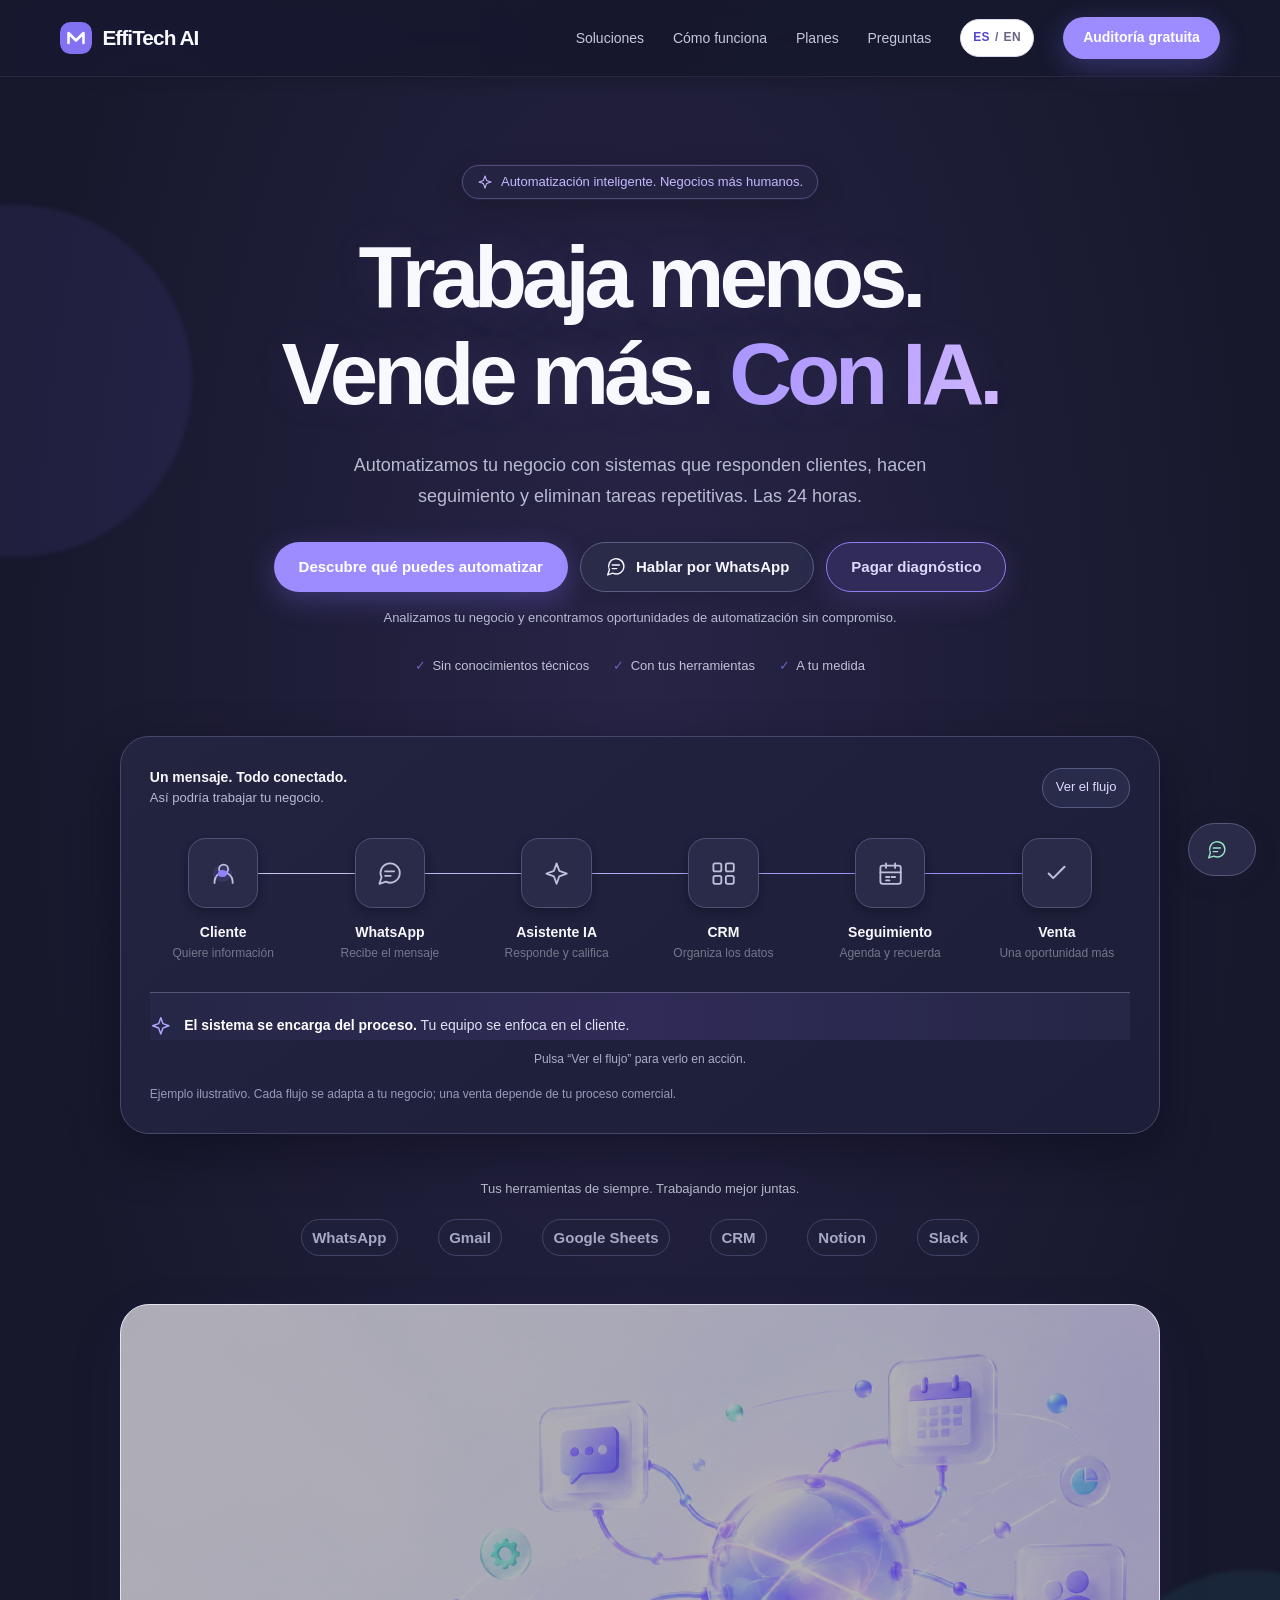
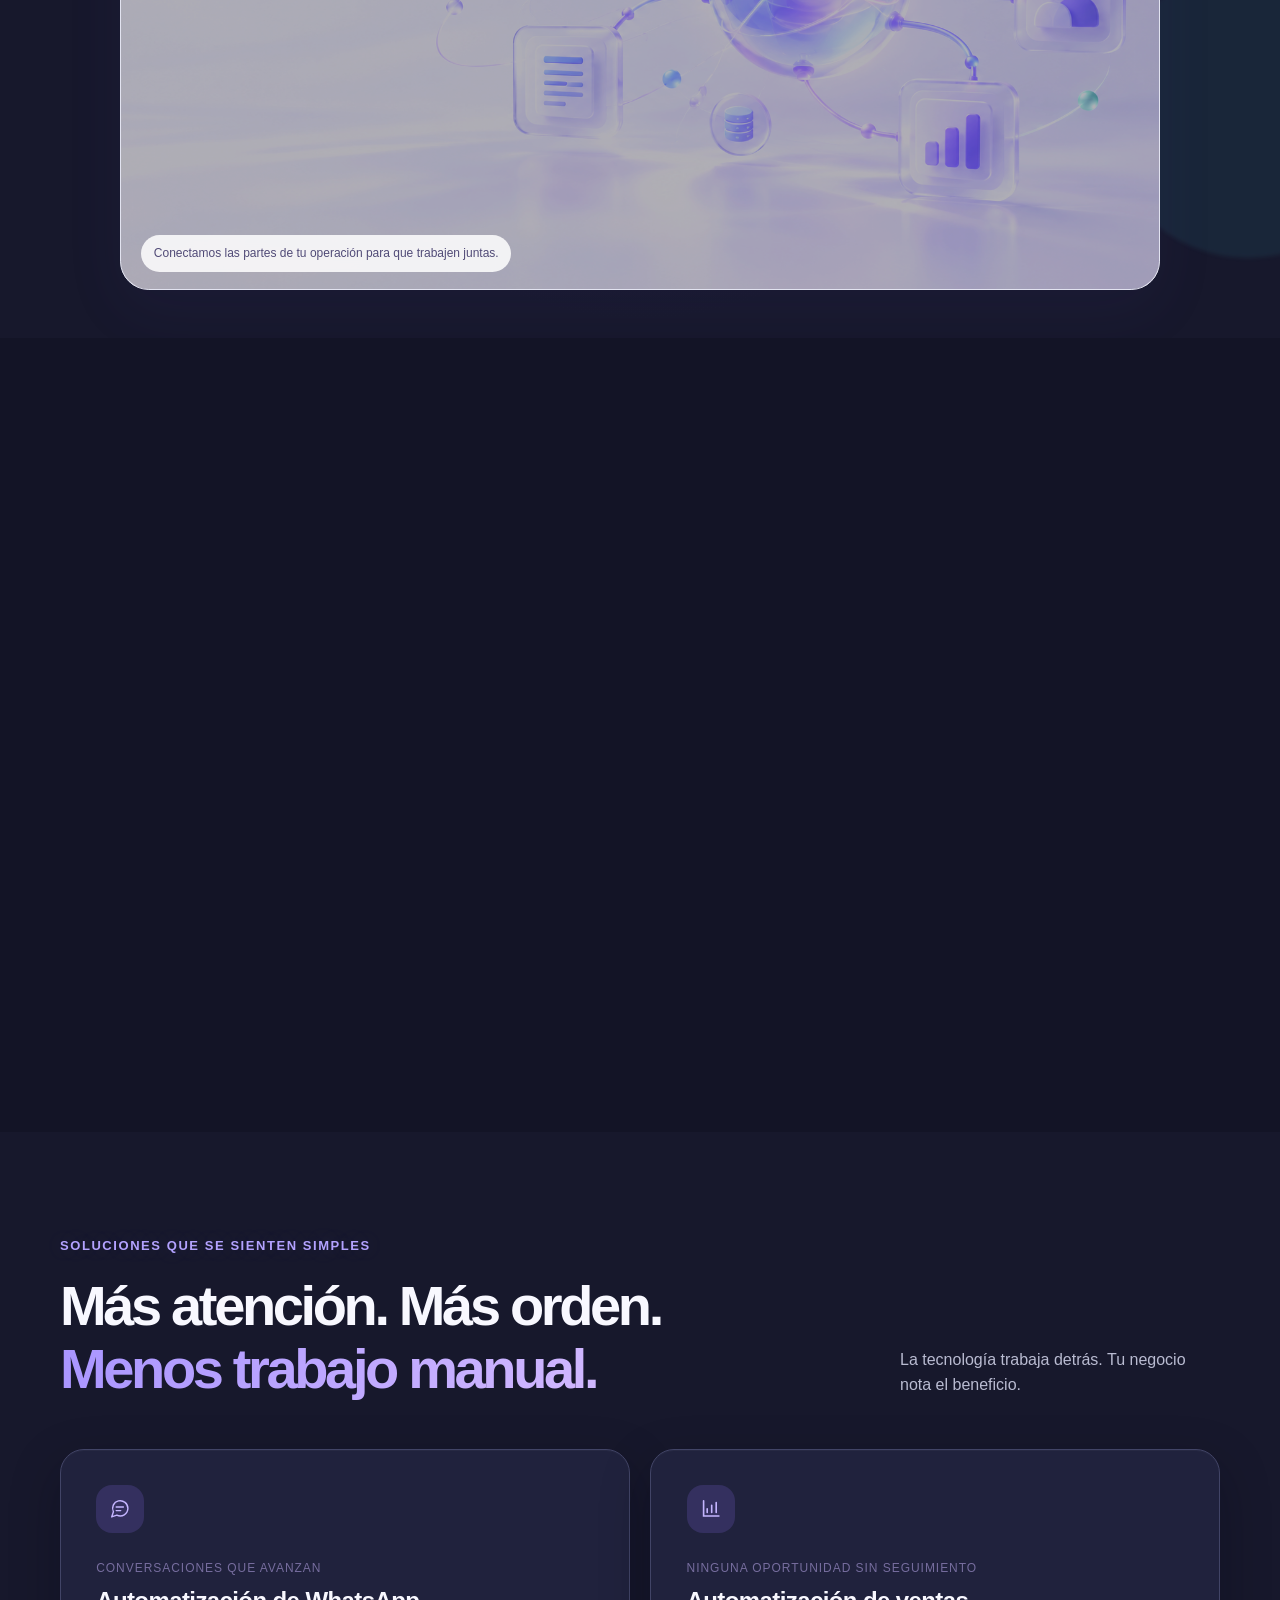
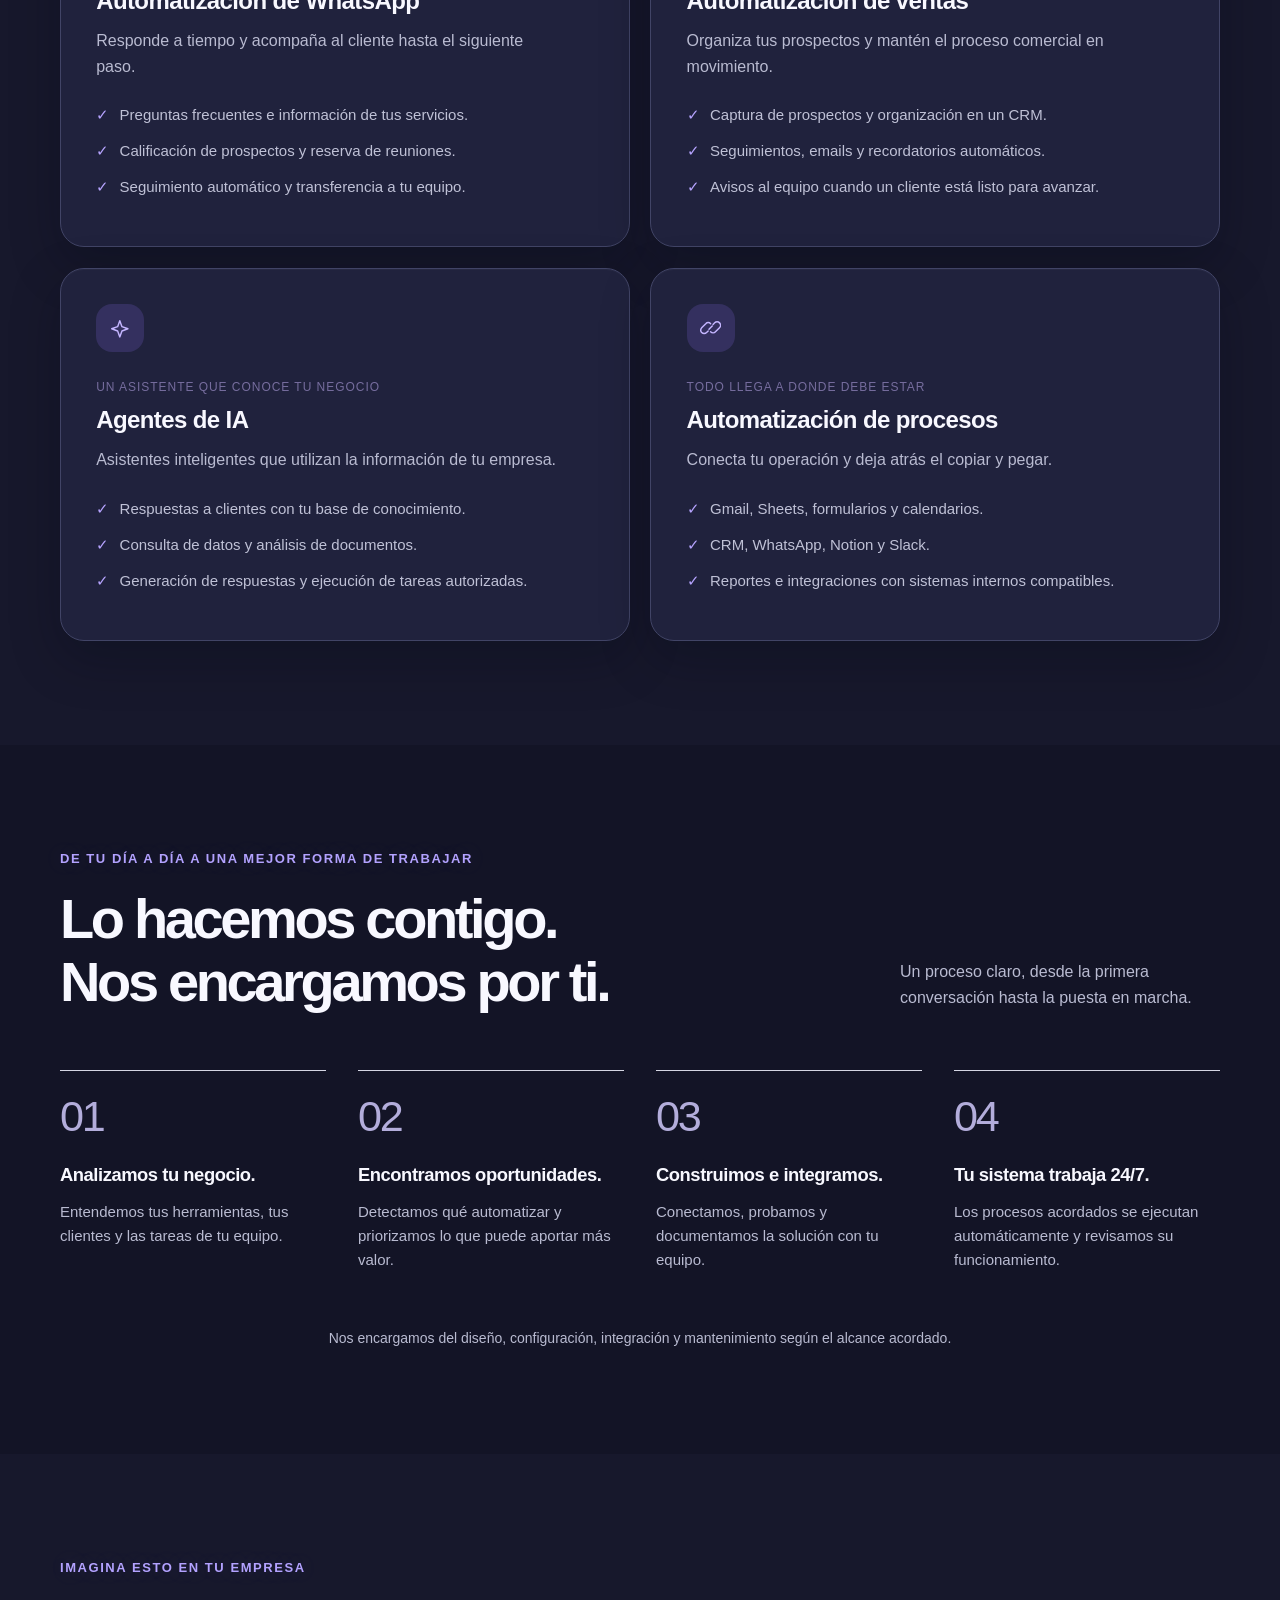
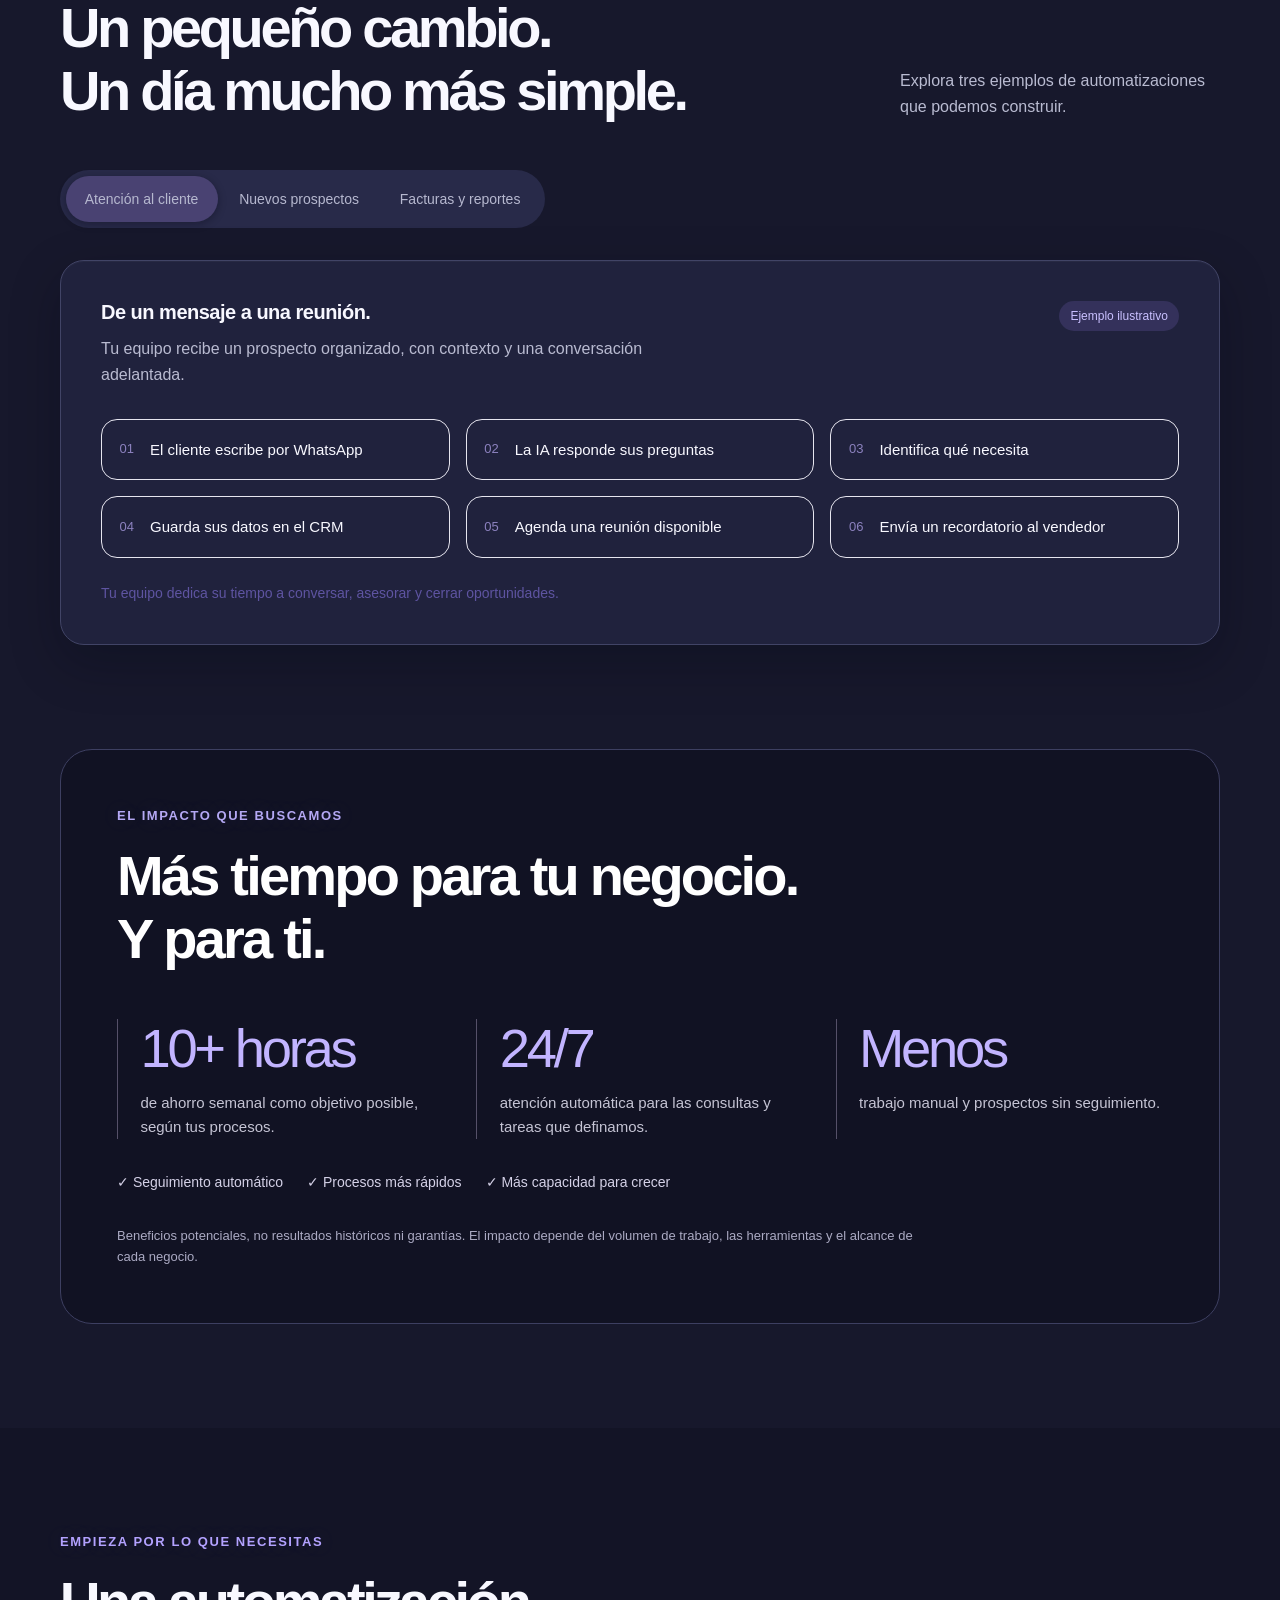
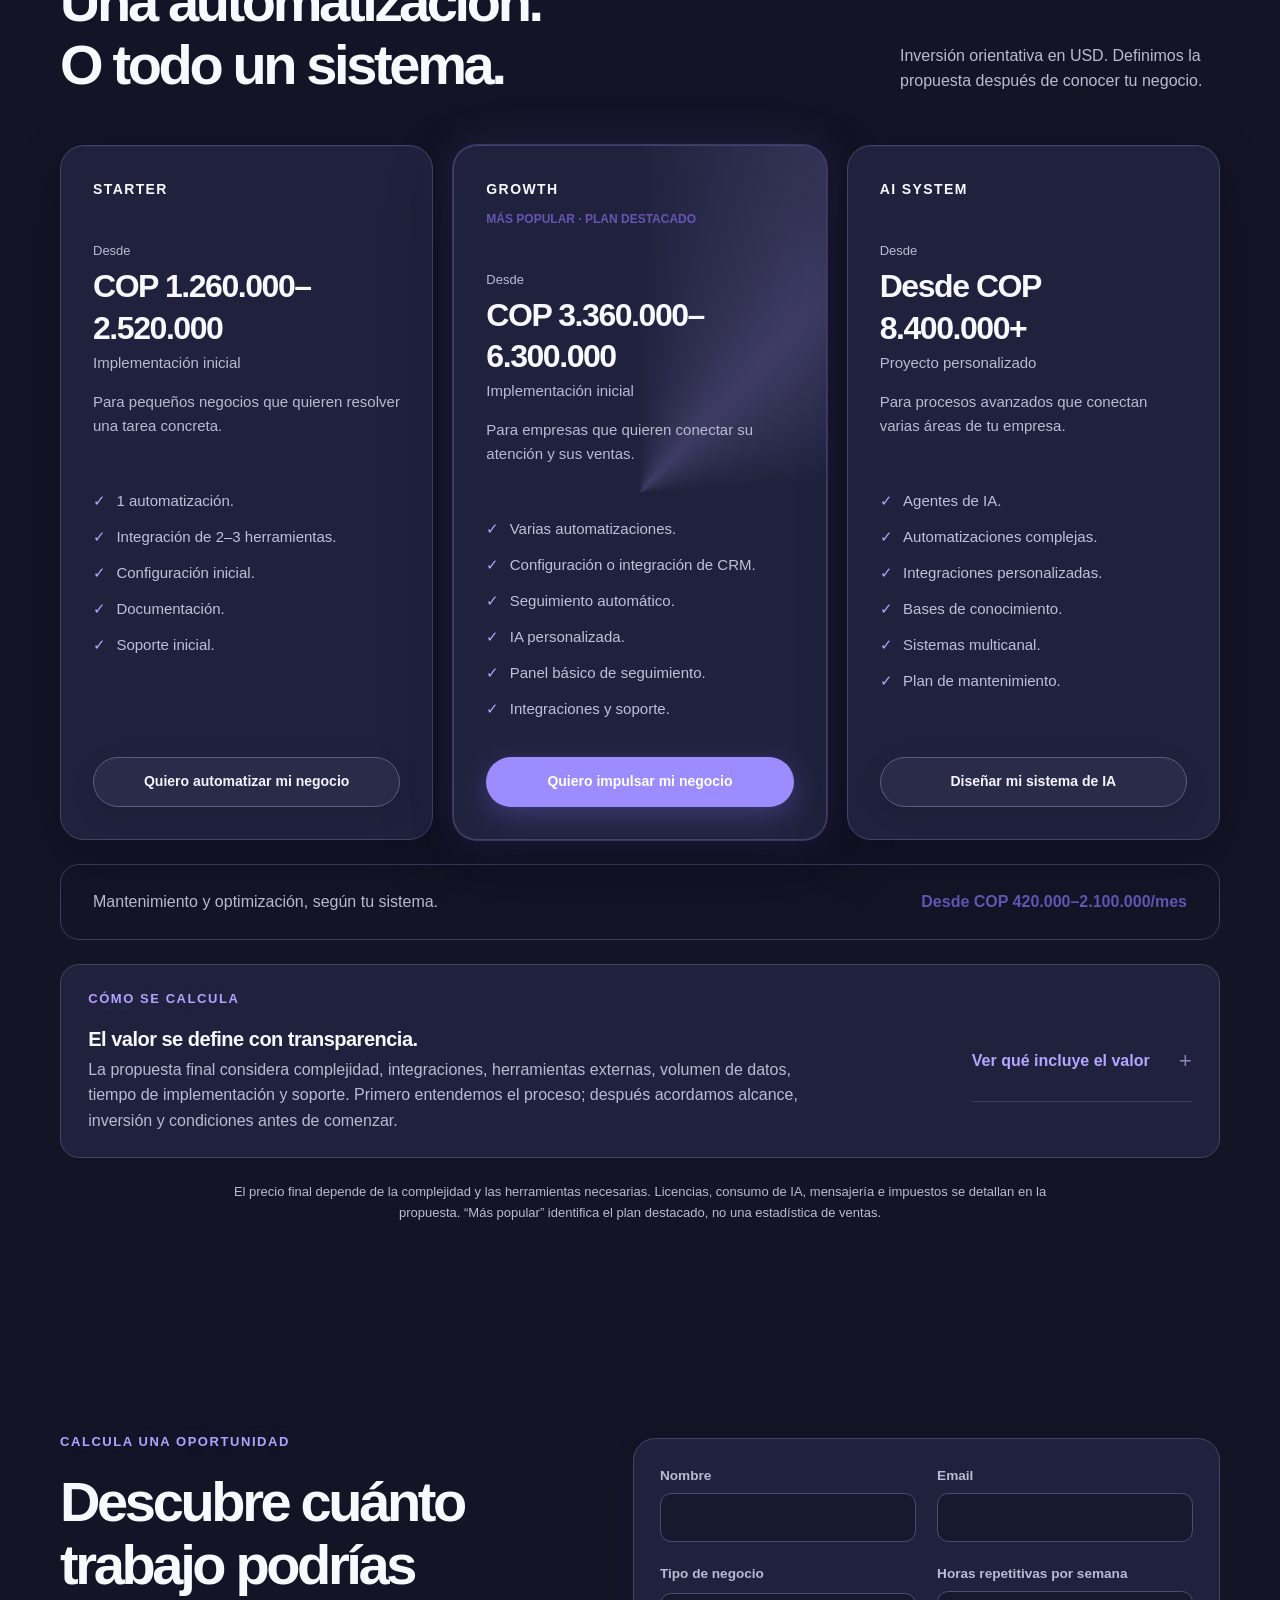
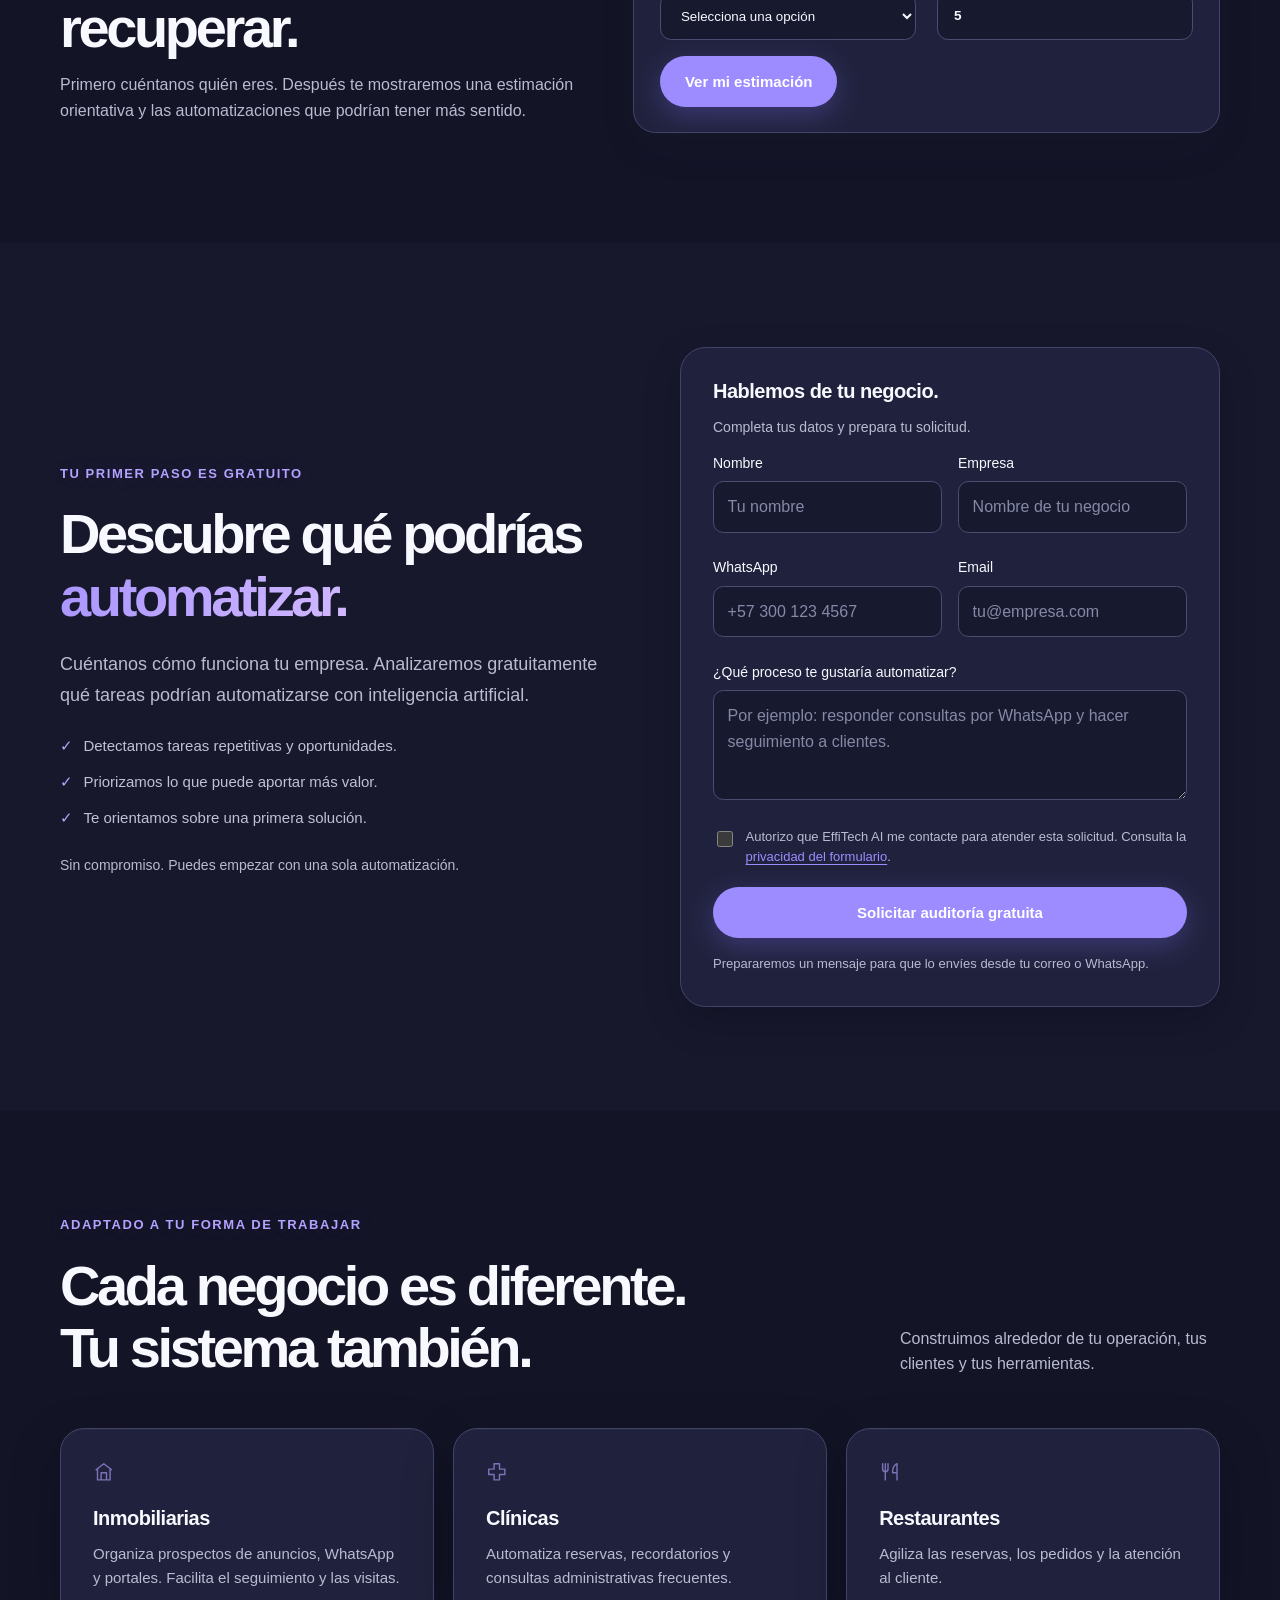
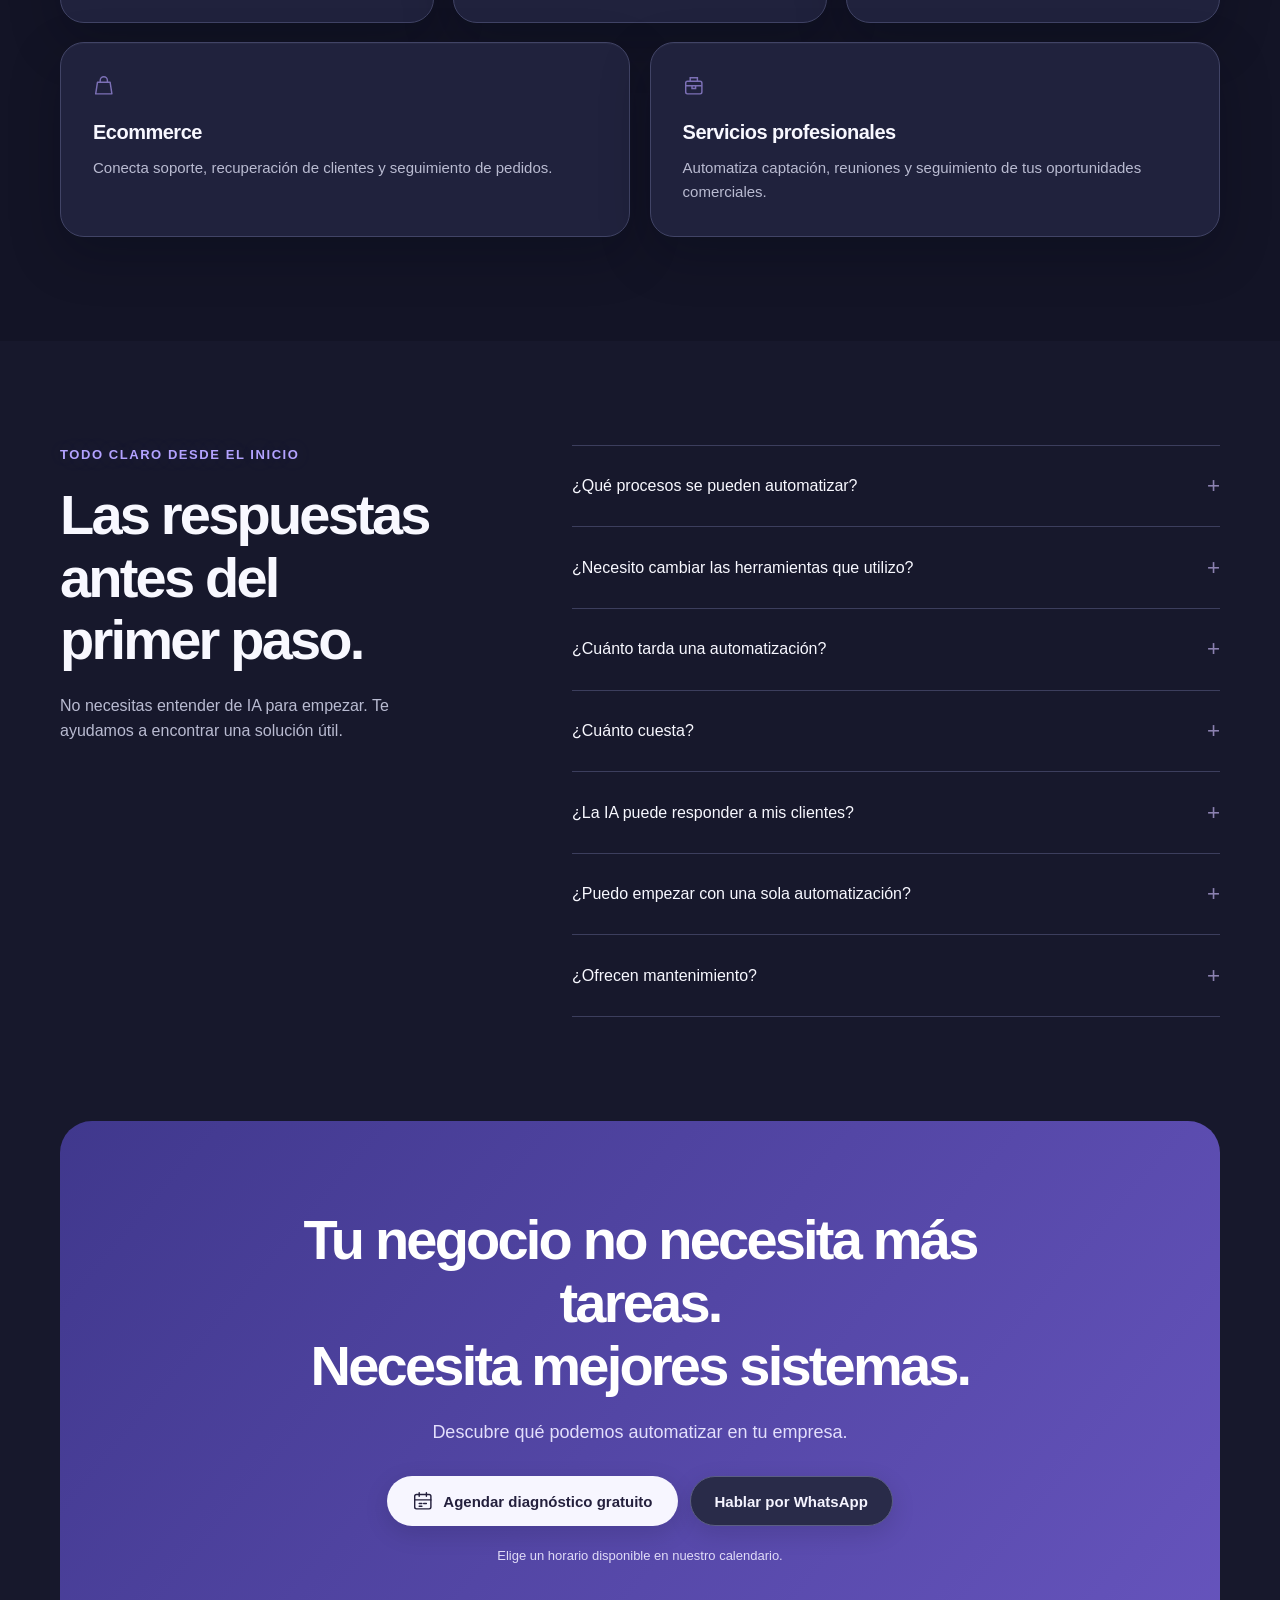
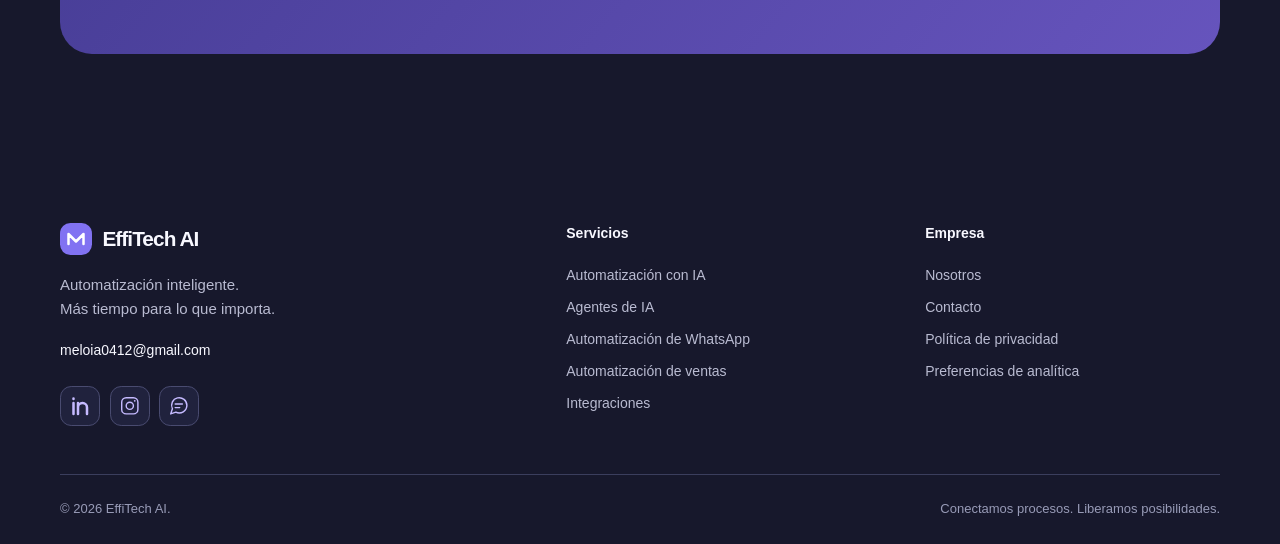
==== commit 2009cc3e: "Update payment link for diagnostic service" ====
--- a/index.html
+++ b/index.html
@@ -1,210 +1,210 @@
-<!doctype html>
-<html lang="es">
-<head>
-  <meta charset="utf-8">
-  <meta name="viewport" content="width=device-width,initial-scale=1">
-  <meta name="theme-color" content="#5955e7">
-  <title>EffiTech AI — Trabaja menos. Vende más. Automatiza con IA.</title>
-  <meta name="description" content="Automatizamos la atención, las ventas y las tareas repetitivas de tu negocio con inteligencia artificial. Solicita una auditoría gratuita con EffiTech AI.">
-  <meta property="og:type" content="website">
-  <meta property="og:locale" content="es_CO">
-  <meta property="og:title" content="EffiTech AI — Tu negocio, en su mejor versión.">
-  <meta property="og:description" content="Menos tareas manuales. Más tiempo para crecer. Descubre qué puedes automatizar con una auditoría gratuita.">
-  <meta property="og:url" content="https://meloia.foamy-raven-7353.chatgpt.site/">
-  <link rel="canonical" href="https://meloia.foamy-raven-7353.chatgpt.site/">
-  <link rel="alternate" hreflang="es" href="https://meloia.foamy-raven-7353.chatgpt.site/">
-  <link rel="alternate" hreflang="en" href="https://meloia.foamy-raven-7353.chatgpt.site/?lang=en">
-  <link rel="alternate" hreflang="x-default" href="https://meloia.foamy-raven-7353.chatgpt.site/">
-  <link rel="manifest" href="site.webmanifest">
-  <link rel="icon" href="favicon.svg" type="image/svg+xml">
-  <link rel="stylesheet" href="styles.css">
-  <link rel="stylesheet" href="theme-overrides.css">
-  <script src="config.js" defer></script>
-  <script src="app.js" defer></script>
-  <script type="application/ld+json">{"@context":"https://schema.org","@type":"ProfessionalService","name":"EffiTech AI","description":"Automatización inteligente para atención, ventas y procesos empresariales.","email":"meloia0412@gmail.com","telephone":"+573176867192","areaServed":"CO","address":{"@type":"PostalAddress","addressLocality":"Medellín","addressCountry":"CO"},"url":"https://meloia.foamy-raven-7353.chatgpt.site/","sameAs":[]}</script>
-</head>
-<body>
-  <svg xmlns="http://www.w3.org/2000/svg" style="display:none" aria-hidden="true">
-    <symbol id="i-mark" viewBox="0 0 24 24"><path d="M3 18V6l9 9 9-9v12" fill="none" stroke="currentColor" stroke-width="3" stroke-linecap="round" stroke-linejoin="round"/></symbol>
-    <symbol id="i-spark" viewBox="0 0 24 24"><path d="m12 3 2.4 6.6L21 12l-6.6 2.4L12 21l-2.4-6.6L3 12l6.6-2.4L12 3Z" fill="none" stroke="currentColor" stroke-width="1.6" stroke-linejoin="round"/></symbol>
-    <symbol id="i-chat" viewBox="0 0 24 24"><path d="M21 11.5a8.5 8.5 0 0 1-12.3 7.6L3 21l1.9-5.7A8.5 8.5 0 1 1 21 11.5Z" fill="none" stroke="currentColor" stroke-width="1.6" stroke-linejoin="round"/><path d="M8 10h8M8 14h5" fill="none" stroke="currentColor" stroke-width="1.6" stroke-linecap="round"/></symbol>
-    <symbol id="i-user" viewBox="0 0 24 24"><circle cx="12" cy="8" r="4" fill="none" stroke="currentColor" stroke-width="1.6"/><path d="M4 21v-2a8 8 0 0 1 16 0v2" fill="none" stroke="currentColor" stroke-width="1.6"/></symbol>
-    <symbol id="i-grid" viewBox="0 0 24 24"><g fill="none" stroke="currentColor" stroke-width="1.6"><rect x="3" y="3" width="7" height="7" rx="1.5"/><rect x="14" y="3" width="7" height="7" rx="1.5"/><rect x="3" y="14" width="7" height="7" rx="1.5"/><rect x="14" y="14" width="7" height="7" rx="1.5"/></g></symbol>
-    <symbol id="i-calendar" viewBox="0 0 24 24"><rect x="3" y="5" width="18" height="16" rx="2" fill="none" stroke="currentColor" stroke-width="1.6"/><path d="M8 3v4m8-4v4M3 11h18m-13 4h3m2 0h3m-8 3h3" fill="none" stroke="currentColor" stroke-width="1.6" stroke-linecap="round"/></symbol>
-    <symbol id="i-check" viewBox="0 0 24 24"><path d="m5 12 4 4L19 6" fill="none" stroke="currentColor" stroke-width="1.8" stroke-linecap="round" stroke-linejoin="round"/></symbol>
-    <symbol id="i-chart" viewBox="0 0 24 24"><path d="M4 3v17h17M8 16v-4m5 4V8m5 8V5" fill="none" stroke="currentColor" stroke-width="1.8" stroke-linecap="round"/></symbol>
-    <symbol id="i-clock" viewBox="0 0 24 24"><circle cx="12" cy="12" r="9" fill="none" stroke="currentColor" stroke-width="1.6"/><path d="M12 7v5l3 2" fill="none" stroke="currentColor" stroke-width="1.6" stroke-linecap="round"/></symbol>
-    <symbol id="i-link" viewBox="0 0 24 24"><path d="m10 14 4-4m-5 6-2 2a4 4 0 0 1-6-6l5-5a4 4 0 0 1 6 0m0 10a4 4 0 0 0 6 0l5-5a4 4 0 0 0-6-6l-2 2" transform="translate(1 0) scale(.9)" fill="none" stroke="currentColor" stroke-width="1.8" stroke-linecap="round"/></symbol>
-    <symbol id="i-home" viewBox="0 0 24 24"><path d="m3 10 9-7 9 7M5 9v12h14V9M9 21v-8h6v8" fill="none" stroke="currentColor" stroke-width="1.6" stroke-linejoin="round"/></symbol>
-    <symbol id="i-health" viewBox="0 0 24 24"><path d="M9 3h6v6h6v6h-6v6H9v-6H3V9h6V3Z" fill="none" stroke="currentColor" stroke-width="1.6" stroke-linejoin="round"/></symbol>
-    <symbol id="i-food" viewBox="0 0 24 24"><path d="M4 3v6a3 3 0 0 0 6 0V3M7 3v18M20 21V3c-4 2-5 6-5 10h5" fill="none" stroke="currentColor" stroke-width="1.6" stroke-linecap="round" stroke-linejoin="round"/></symbol>
-    <symbol id="i-bag" viewBox="0 0 24 24"><path d="M5 8h14l2 13H3L5 8Zm3 0V6a4 4 0 0 1 8 0v2" fill="none" stroke="currentColor" stroke-width="1.6" stroke-linejoin="round"/></symbol>
-    <symbol id="i-work" viewBox="0 0 24 24"><rect x="3" y="7" width="18" height="14" rx="2" fill="none" stroke="currentColor" stroke-width="1.6"/><path d="M8 7V3h8v4M3 12h18m-11 0v3h4v-3" fill="none" stroke="currentColor" stroke-width="1.6"/></symbol>
-    <symbol id="i-instagram" viewBox="0 0 24 24"><rect x="3" y="3" width="18" height="18" rx="5" fill="none" stroke="currentColor" stroke-width="1.6"/><circle cx="12" cy="12" r="4" fill="none" stroke="currentColor" stroke-width="1.6"/><circle cx="17.5" cy="6.5" r="1" fill="currentColor"/></symbol>
-    <symbol id="i-linkedin" viewBox="0 0 24 24"><path d="M5 9v12M5 4v.5M10 21V9m0 5a5 5 0 0 1 10 0v7" fill="none" stroke="currentColor" stroke-width="2.8" stroke-linecap="round"/></symbol>
-    <symbol id="i-menu" viewBox="0 0 24 24"><path d="M4 6h16M4 12h16M4 18h16" fill="none" stroke="currentColor" stroke-width="1.6" stroke-linecap="round"/></symbol>
-  </svg>
-  <a class="skip" href="#main">Saltar al contenido</a>
-  <header class="header">
-    <nav class="container nav" aria-label="Navegación principal">
-      <a class="brand" href="#" aria-label="EffiTech AI, inicio"><span class="brand-mark"><svg aria-hidden="true"><use href="#i-mark"/></svg></span>EffiTech AI</a>
-      <button class="menu-toggle" type="button" aria-expanded="false" aria-controls="nav-links" aria-label="Abrir menú"><svg class="icon" aria-hidden="true"><use href="#i-menu"/></svg></button>
-      <div class="nav-links" id="nav-links">
-        <a href="#servicios" data-i18n="navSolutions">Soluciones</a><a href="#como-funciona" data-i18n="navProcess">Cómo funciona</a><a href="#planes" data-i18n="navPlans">Planes</a><a href="#preguntas" data-i18n="navFaq">Preguntas</a>
-        <button class="language-toggle" type="button" aria-label="Cambiar idioma"><span class="lang-active">ES</span><span aria-hidden="true">/</span><span>EN</span></button>
-        <a class="btn btn-primary" href="#auditoria" data-track="nav_audit" data-i18n="navCta">Auditoría gratuita</a>
-      </div>
-    </nav>
-  </header>
-  <main id="main">
-    <section class="hero" aria-labelledby="hero-title">
-      <div class="container">
-        <span class="hero-label"><svg class="icon" aria-hidden="true"><use href="#i-spark"/></svg>Automatización inteligente. Negocios más humanos.</span>
-        <h1 id="hero-title">Trabaja menos.<br>Vende más. <span class="gradient-text">Con IA.</span></h1>
-        <p class="lead">Automatizamos tu negocio con sistemas que responden clientes, hacen seguimiento y eliminan tareas repetitivas. Las 24 horas.</p>
-        <div class="actions">
-          <a href="#auditoria" class="btn btn-primary" data-track="hero_audit">Descubre qué puedes automatizar</a>
-          <a href="https://wa.me/573176867192?text=Hola%20EffiTech%20AI%2C%20quiero%20automatizar%20mi%20negocio." class="btn btn-secondary" data-whatsapp target="_blank" rel="noopener noreferrer"><svg class="icon" aria-hidden="true"><use href="#i-chat"/></svg>Hablar por WhatsApp</a>
-          <a href="https://checkout.bold.co/payment/LNK_L88DF2ZROI" class="btn btn-secondary btn-payment" data-payment="diagnostic" data-track="hero_payment" target="_blank" rel="noopener noreferrer" data-i18n="payDiagnostic">Pagar diagnóstico</a>
-        </div>
-        <p class="hero-note">Analizamos tu negocio y encontramos oportunidades de automatización sin compromiso.</p>
-        <div class="hero-checks"><span>Sin conocimientos técnicos</span><span>Con tus herramientas</span><span>A tu medida</span></div>
-        <div class="flow-stage" aria-label="Demostración de un flujo de automatización">
-          <div class="flow-toolbar"><div>Un mensaje. Todo conectado.<small>Así podría trabajar tu negocio.</small></div><button class="flow-control" id="flow-control" type="button" aria-pressed="false">Ver el flujo</button></div>
-          <ol class="flow-nodes">
-            <li class="flow-node"><div class="node-icon"><svg class="icon" aria-hidden="true"><use href="#i-user"/></svg></div><b>Cliente</b><small>Quiere información</small></li>
-            <li class="flow-node"><div class="node-icon"><svg class="icon" aria-hidden="true"><use href="#i-chat"/></svg></div><b>WhatsApp</b><small>Recibe el mensaje</small></li>
-            <li class="flow-node"><div class="node-icon"><svg class="icon" aria-hidden="true"><use href="#i-spark"/></svg></div><b>Asistente IA</b><small>Responde y califica</small></li>
-            <li class="flow-node"><div class="node-icon"><svg class="icon" aria-hidden="true"><use href="#i-grid"/></svg></div><b>CRM</b><small>Organiza los datos</small></li>
-            <li class="flow-node"><div class="node-icon"><svg class="icon" aria-hidden="true"><use href="#i-calendar"/></svg></div><b>Seguimiento</b><small>Agenda y recuerda</small></li>
-            <li class="flow-node"><div class="node-icon"><svg class="icon" aria-hidden="true"><use href="#i-check"/></svg></div><b>Venta</b><small>Una oportunidad más</small></li>
-          </ol>
-          <div class="flow-result"><svg class="icon" aria-hidden="true"><use href="#i-spark"/></svg><span id="flow-result"><strong>El sistema se encarga del proceso.</strong> Tu equipo se enfoca en el cliente.</span></div><p class="flow-status" id="flow-status" aria-live="polite">Pulsa “Ver el flujo” para verlo en acción.</p>
-          <p class="flow-footnote">Ejemplo ilustrativo. Cada flujo se adapta a tu negocio; una venta depende de tu proceso comercial.</p>
-        </div>
-        <div class="integrations"><p data-i18n="integrationsLead">Tus herramientas de siempre. Trabajando mejor juntas.</p><div class="tools"><span>WhatsApp</span><span>Gmail</span><span>Google Sheets</span><span>CRM</span><span>Notion</span><span>Slack</span></div></div>
-        <figure class="automation-visual reveal" data-parallax><img src="automation-visual.png" alt="Conexiones visuales entre conversaciones, calendario, CRM y resultados" loading="lazy"><figcaption>Conectamos las partes de tu operación para que trabajen juntas.</figcaption></figure>
-      </div>
-    </section>
-    <section class="section soft" id="problema">
-      <div class="container">
-        <div class="section-heading reveal"><div><span class="eyebrow">El tiempo también es una oportunidad</span><h2>Tu equipo tiene cosas<br>más importantes que repetir.</h2></div><p>Probablemente pierdes horas en tareas que podrían automatizarse.</p></div>
-        <div class="grid-3">
-          <article class="card problem-card reveal"><svg class="icon" aria-hidden="true"><use href="#i-chat"/></svg><h3>Responder las mismas preguntas todos los días.</h3></article>
-          <article class="card problem-card reveal"><svg class="icon" aria-hidden="true"><use href="#i-user"/></svg><h3>Hacer seguimiento manual a cada cliente.</h3></article>
-          <article class="card problem-card reveal"><svg class="icon" aria-hidden="true"><use href="#i-link"/></svg><h3>Copiar información entre herramientas.</h3></article>
-          <article class="card problem-card reveal"><svg class="icon" aria-hidden="true"><use href="#i-clock"/></svg><h3>Perder prospectos por responder tarde.</h3></article>
-          <article class="card problem-card reveal"><svg class="icon" aria-hidden="true"><use href="#i-calendar"/></svg><h3>Coordinar reuniones mensaje por mensaje.</h3></article>
-          <article class="card problem-card reveal"><svg class="icon" aria-hidden="true"><use href="#i-chart"/></svg><h3>Crear los mismos reportes cada semana.</h3></article>
-        </div>
-        <p class="bridge reveal">Nosotros convertimos estos procesos en sistemas automáticos.</p>
-      </div>
-    </section>
-    <section class="section" id="servicios">
-      <div class="container">
-        <div class="section-heading reveal"><div><span class="eyebrow">Soluciones que se sienten simples</span><h2>Más atención. Más orden.<br><span class="gradient-text">Menos trabajo manual.</span></h2></div><p>La tecnología trabaja detrás. Tu negocio nota el beneficio.</p></div>
-        <div class="grid-2">
-          <article class="card service reveal" id="whatsapp"><div class="service-icon"><svg class="icon" aria-hidden="true"><use href="#i-chat"/></svg></div><span class="service-kicker">CONVERSACIONES QUE AVANZAN</span><h3>Automatización de WhatsApp</h3><p>Responde a tiempo y acompaña al cliente hasta el siguiente paso.</p><ul class="checklist"><li>Preguntas frecuentes e información de tus servicios.</li><li>Calificación de prospectos y reserva de reuniones.</li><li>Seguimiento automático y transferencia a tu equipo.</li></ul></article>
-          <article class="card service reveal" id="ventas"><div class="service-icon"><svg class="icon" aria-hidden="true"><use href="#i-chart"/></svg></div><span class="service-kicker">NINGUNA OPORTUNIDAD SIN SEGUIMIENTO</span><h3>Automatización de ventas</h3><p>Organiza tus prospectos y mantén el proceso comercial en movimiento.</p><ul class="checklist"><li>Captura de prospectos y organización en un CRM.</li><li>Seguimientos, emails y recordatorios automáticos.</li><li>Avisos al equipo cuando un cliente está listo para avanzar.</li></ul></article>
-          <article class="card service reveal" id="agentes"><div class="service-icon"><svg class="icon" aria-hidden="true"><use href="#i-spark"/></svg></div><span class="service-kicker">UN ASISTENTE QUE CONOCE TU NEGOCIO</span><h3>Agentes de IA</h3><p>Asistentes inteligentes que utilizan la información de tu empresa.</p><ul class="checklist"><li>Respuestas a clientes con tu base de conocimiento.</li><li>Consulta de datos y análisis de documentos.</li><li>Generación de respuestas y ejecución de tareas autorizadas.</li></ul></article>
-          <article class="card service reveal" id="integraciones"><div class="service-icon"><svg class="icon" aria-hidden="true"><use href="#i-link"/></svg></div><span class="service-kicker">TODO LLEGA A DONDE DEBE ESTAR</span><h3>Automatización de procesos</h3><p>Conecta tu operación y deja atrás el copiar y pegar.</p><ul class="checklist"><li>Gmail, Sheets, formularios y calendarios.</li><li>CRM, WhatsApp, Notion y Slack.</li><li>Reportes e integraciones con sistemas internos compatibles.</li></ul></article>
-        </div>
-      </div>
-    </section>
-    <section class="section soft" id="como-funciona">
-      <div class="container">
-        <div class="section-heading reveal"><div><span class="eyebrow">De tu día a día a una mejor forma de trabajar</span><h2>Lo hacemos contigo.<br>Nos encargamos por ti.</h2></div><p>Un proceso claro, desde la primera conversación hasta la puesta en marcha.</p></div>
-        <div class="process-grid process-animated">
-          <article class="process-step reveal"><span>01</span><h3>Analizamos tu negocio.</h3><p>Entendemos tus herramientas, tus clientes y las tareas de tu equipo.</p></article>
-          <article class="process-step reveal"><span>02</span><h3>Encontramos oportunidades.</h3><p>Detectamos qué automatizar y priorizamos lo que puede aportar más valor.</p></article>
-          <article class="process-step reveal"><span>03</span><h3>Construimos e integramos.</h3><p>Conectamos, probamos y documentamos la solución con tu equipo.</p></article>
-          <article class="process-step reveal"><span>04</span><h3>Tu sistema trabaja 24/7.</h3><p>Los procesos acordados se ejecutan automáticamente y revisamos su funcionamiento.</p></article>
-        </div>
-        <p class="process-note">Nos encargamos del diseño, configuración, integración y mantenimiento según el alcance acordado.</p>
-      </div>
-    </section>
-    <section class="section" id="ejemplos">
-      <div class="container">
-        <div class="section-heading reveal"><div><span class="eyebrow">Imagina esto en tu empresa</span><h2>Un pequeño cambio.<br>Un día mucho más simple.</h2></div><p>Explora tres ejemplos de automatizaciones que podemos construir.</p></div>
-        <div class="tabs" role="tablist" aria-label="Ejemplos de automatización"><span class="tab-indicator" aria-hidden="true"></span><button class="tab" id="tab-atencion" role="tab" aria-selected="true" aria-controls="panel-atencion" data-example="atencion">Atención al cliente</button><button class="tab" id="tab-prospectos" role="tab" aria-selected="false" aria-controls="panel-prospectos" tabindex="-1" data-example="prospectos">Nuevos prospectos</button><button class="tab" id="tab-facturas" role="tab" aria-selected="false" aria-controls="panel-facturas" tabindex="-1" data-example="facturas">Facturas y reportes</button></div>
-        <div class="example" id="panel-atencion" role="tabpanel" aria-labelledby="tab-atencion" tabindex="0"><div class="example-heading"><div><h3>De un mensaje a una reunión.</h3><p>Tu equipo recibe un prospecto organizado, con contexto y una conversación adelantada.</p></div><span class="badge">Ejemplo ilustrativo</span></div><div class="example-flow"><div class="example-step"><span>01</span>El cliente escribe por WhatsApp</div><div class="example-step"><span>02</span>La IA responde sus preguntas</div><div class="example-step"><span>03</span>Identifica qué necesita</div><div class="example-step"><span>04</span>Guarda sus datos en el CRM</div><div class="example-step"><span>05</span>Agenda una reunión disponible</div><div class="example-step"><span>06</span>Envía un recordatorio al vendedor</div></div><p class="example-outcome">Tu equipo dedica su tiempo a conversar, asesorar y cerrar oportunidades.</p></div>
-        <div class="example" id="panel-prospectos" role="tabpanel" aria-labelledby="tab-prospectos" tabindex="0" hidden><div class="example-heading"><div><h3>El interés no se queda en un formulario.</h3><p>Cada solicitud entra a un proceso de atención y seguimiento definido por tu empresa.</p></div><span class="badge">Ejemplo ilustrativo</span></div><div class="example-flow"><div class="example-step"><span>01</span>El cliente completa un formulario</div><div class="example-step"><span>02</span>Los datos llegan al CRM</div><div class="example-step"><span>03</span>La IA analiza el prospecto</div><div class="example-step"><span>04</span>Prepara un email personalizado</div><div class="example-step"><span>05</span>Inicia el seguimiento automático</div><div class="example-step"><span>06</span>Avisa al equipo cuando hace falta</div></div><p class="example-outcome">Un proceso consistente para acompañar cada oportunidad.</p></div>
-        <div class="example" id="panel-facturas" role="tabpanel" aria-labelledby="tab-facturas" tabindex="0" hidden><div class="example-heading"><div><h3>La información se organiza sola.</h3><p>Automatiza la captura de datos y deja las excepciones para revisión humana.</p></div><span class="badge">Ejemplo ilustrativo</span></div><div class="example-flow"><div class="example-step"><span>01</span>Llega una factura por correo</div><div class="example-step"><span>02</span>El sistema extrae la información</div><div class="example-step"><span>03</span>Señala datos que requieren revisión</div><div class="example-step"><span>04</span>Guarda los datos en una hoja</div><div class="example-step"><span>05</span>Clasifica el gasto</div><div class="example-step"><span>06</span>Genera un reporte</div></div><p class="example-outcome">Menos digitación y más claridad sobre tu operación.</p></div>
-      </div>
-    </section>
-    <section class="section" id="resultados" style="padding-top:0">
-      <div class="container"><div class="results reveal"><span class="eyebrow">El impacto que buscamos</span><h2>Más tiempo para tu negocio.<br>Y para ti.</h2><div class="metrics"><div class="metric"><strong data-count="10" data-suffix="+ horas">0</strong><p>de ahorro semanal como objetivo posible, según tus procesos.</p></div><div class="metric"><strong data-count="24" data-suffix="/7">0</strong><p>atención automática para las consultas y tareas que definamos.</p></div><div class="metric"><strong>Menos</strong><p>trabajo manual y prospectos sin seguimiento.</p></div></div><div class="benefits"><span>✓ Seguimiento automático</span><span>✓ Procesos más rápidos</span><span>✓ Más capacidad para crecer</span></div><p class="results-note">Beneficios potenciales, no resultados históricos ni garantías. El impacto depende del volumen de trabajo, las herramientas y el alcance de cada negocio.</p></div></div>
-    </section>
-    <section class="section soft" id="planes">
-      <div class="container">
-        <div class="section-heading reveal"><div><span class="eyebrow">Empieza por lo que necesitas</span><h2>Una automatización.<br>O todo un sistema.</h2></div><p>Inversión orientativa en USD. Definimos la propuesta después de conocer tu negocio.</p></div>
-        <div class="grid-3 plans">
-          <article class="card plan reveal"><span class="plan-name">Starter</span><div class="price"><small>Desde</small><br>US$300–600</div><p class="small">Implementación inicial</p><p>Para pequeños negocios que quieren resolver una tarea concreta.</p><ul class="checklist"><li>1 automatización.</li><li>Integración de 2–3 herramientas.</li><li>Configuración inicial.</li><li>Documentación.</li><li>Soporte inicial.</li></ul><a class="btn btn-secondary" href="#auditoria" data-plan="Starter">Quiero automatizar mi negocio</a></article>
-          <article class="card plan featured reveal"><span class="plan-name">Growth</span><span class="plan-tag">MÁS POPULAR · PLAN DESTACADO</span><div class="price"><small>Desde</small><br>US$800–1.500</div><p class="small">Implementación inicial</p><p>Para empresas que quieren conectar su atención y sus ventas.</p><ul class="checklist"><li>Varias automatizaciones.</li><li>Configuración o integración de CRM.</li><li>Seguimiento automático.</li><li>IA personalizada.</li><li>Panel básico de seguimiento.</li><li>Integraciones y soporte.</li></ul><a class="btn btn-primary" href="#auditoria" data-plan="Growth">Quiero impulsar mi negocio</a></article>
-          <article class="card plan reveal"><span class="plan-name">AI System</span><div class="price"><small>Desde</small><br>US$2.000+</div><p class="small">Proyecto personalizado</p><p>Para procesos avanzados que conectan varias áreas de tu empresa.</p><ul class="checklist"><li>Agentes de IA.</li><li>Automatizaciones complejas.</li><li>Integraciones personalizadas.</li><li>Bases de conocimiento.</li><li>Sistemas multicanal.</li><li>Plan de mantenimiento.</li></ul><a class="btn btn-secondary" href="#auditoria" data-plan="AI System">Diseñar mi sistema de IA</a></article>
-        </div>
-        <div class="maintenance"><p>Mantenimiento y optimización, según tu sistema.</p><strong class="maintenance-price">Desde US$100–500/mes</strong></div>
-        <div class="pricing-explainer"><div><span class="eyebrow">Cómo se calcula</span><h3>El valor se define con transparencia.</h3><p>La propuesta final considera complejidad, integraciones, herramientas externas, volumen de datos, tiempo de implementación y soporte. Primero entendemos el proceso; después acordamos alcance, inversión y condiciones antes de comenzar.</p></div><details class="pricing-details"><summary>Ver qué incluye el valor</summary><ul class="checklist"><li>Complejidad y número de procesos.</li><li>Integraciones con tus herramientas.</li><li>Costos de terceros.</li><li>Volumen de datos y usuarios.</li><li>Implementación, pruebas y documentación.</li><li>Mantenimiento y soporte posterior.</li></ul></details></div>
-        <p class="pricing-note">El precio final depende de la complejidad y las herramientas necesarias. Licencias, consumo de IA, mensajería e impuestos se detallan en la propuesta. “Más popular” identifica el plan destacado, no una estadística de ventas.</p>
-      </div>
-    </section>
-    <section class="section soft" id="calculadora">
-      <div class="container calculator reveal">
-        <div><span class="eyebrow" data-i18n="calculatorEyebrow">Calcula una oportunidad</span><h2 data-i18n="calculatorTitle">Descubre cuánto trabajo podrías recuperar.</h2><p data-i18n="calculatorLead">Primero cuéntanos quién eres. Después te mostraremos una estimación orientativa y las automatizaciones que podrían tener más sentido.</p></div>
-        <form id="calculator-form" class="calculator-form"><div class="grid-2"><label>Nombre<input name="name" required autocomplete="name"></label><label>Email<input name="email" type="email" required autocomplete="email"></label><label>Tipo de negocio<select name="industry" required><option value="">Selecciona una opción</option><option>Servicios profesionales</option><option>Comercio</option><option>Salud</option><option>Inmobiliaria</option><option>Educación</option><option>Otro</option></select></label><label>Horas repetitivas por semana<input name="hours" type="number" min="1" max="80" value="5" required></label></div><button class="btn btn-primary" type="submit" data-i18n="calculatorButton">Ver mi estimación</button></form>
-        <div class="calculator-result" id="calculator-result" hidden><div><span class="eyebrow">Estimación orientativa</span><h3 id="calculator-result-title"></h3><p id="calculator-result-copy"></p></div><a class="btn btn-secondary" href="#auditoria" data-i18n="calculatorCta">Solicitar auditoría</a></div>
-      </div>
-    </section>
-    <section class="section" id="auditoria">
-      <div class="container audit-layout">
-        <div class="audit-copy reveal"><span class="eyebrow">Tu primer paso es gratuito</span><h2>Descubre qué podrías <span class="gradient-text">automatizar.</span></h2><p class="lead">Cuéntanos cómo funciona tu empresa. Analizaremos gratuitamente qué tareas podrían automatizarse con inteligencia artificial.</p><ul class="checklist"><li>Detectamos tareas repetitivas y oportunidades.</li><li>Priorizamos lo que puede aportar más valor.</li><li>Te orientamos sobre una primera solución.</li></ul><p class="small">Sin compromiso. Puedes empezar con una sola automatización.</p></div>
-        <form class="audit-form" id="audit-form">
-          <h3>Hablemos de tu negocio.</h3><p class="small">Completa tus datos y prepara tu solicitud.</p>
-          <div class="fields">
-            <div class="field"><label for="name">Nombre</label><input id="name" name="name" autocomplete="name" placeholder="Tu nombre" required maxlength="100"><p class="field-error" id="name-error"></p></div>
-            <div class="field"><label for="company">Empresa</label><input id="company" name="company" autocomplete="organization" placeholder="Nombre de tu negocio" required maxlength="150"><p class="field-error" id="company-error"></p></div>
-            <div class="field"><label for="phone">WhatsApp</label><input id="phone" name="phone" type="tel" autocomplete="tel" placeholder="+57 300 123 4567" required maxlength="25"><p class="field-error" id="phone-error"></p></div>
-            <div class="field"><label for="email">Email</label><input id="email" name="email" type="email" autocomplete="email" placeholder="tu@empresa.com" required maxlength="254"><p class="field-error" id="email-error"></p></div>
-            <div class="field field-full"><label for="process">¿Qué proceso te gustaría automatizar?</label><textarea id="process" name="process" placeholder="Por ejemplo: responder consultas por WhatsApp y hacer seguimiento a clientes." required minlength="10" maxlength="2500"></textarea><p class="field-error" id="process-error"></p></div>
-          </div>
-          <div class="honeypot" aria-hidden="true"><label for="website">Dejar vacío</label><input id="website" name="website" tabindex="-1" autocomplete="off"></div>
-          <div class="consent"><input id="consent" name="consent" type="checkbox" required><label for="consent">Autorizo que EffiTech AI me contacte para atender esta solicitud. Consulta la <button type="button" class="text-link" data-dialog="privacy-dialog">privacidad del formulario</button>.</label></div>
-          <button type="submit" class="btn btn-primary" id="submit-button">Solicitar auditoría gratuita</button>
-          <p class="form-note" id="delivery-note">Prepararemos un mensaje para que lo envíes desde tu correo o WhatsApp.</p>
-          <p class="form-status" id="form-status" role="status" aria-live="polite"></p>
-        </form>
-      </div>
-    </section>
-    <section class="section soft" id="industrias">
-      <div class="container"><div class="section-heading reveal"><div><span class="eyebrow">Adaptado a tu forma de trabajar</span><h2>Cada negocio es diferente.<br>Tu sistema también.</h2></div><p>Construimos alrededor de tu operación, tus clientes y tus herramientas.</p></div><div class="industries">
-        <article class="card industry reveal"><svg class="icon" aria-hidden="true"><use href="#i-home"/></svg><h3>Inmobiliarias</h3><p>Organiza prospectos de anuncios, WhatsApp y portales. Facilita el seguimiento y las visitas.</p></article>
-        <article class="card industry reveal"><svg class="icon" aria-hidden="true"><use href="#i-health"/></svg><h3>Clínicas</h3><p>Automatiza reservas, recordatorios y consultas administrativas frecuentes.</p></article>
-        <article class="card industry reveal"><svg class="icon" aria-hidden="true"><use href="#i-food"/></svg><h3>Restaurantes</h3><p>Agiliza las reservas, los pedidos y la atención al cliente.</p></article>
-        <article class="card industry reveal"><svg class="icon" aria-hidden="true"><use href="#i-bag"/></svg><h3>Ecommerce</h3><p>Conecta soporte, recuperación de clientes y seguimiento de pedidos.</p></article>
-        <article class="card industry reveal"><svg class="icon" aria-hidden="true"><use href="#i-work"/></svg><h3>Servicios profesionales</h3><p>Automatiza captación, reuniones y seguimiento de tus oportunidades comerciales.</p></article>
-      </div></div>
-    </section>
-    <section class="section" id="preguntas">
-      <div class="container faq-layout"><div class="reveal"><span class="eyebrow">Todo claro desde el inicio</span><h2>Las respuestas<br>antes del primer paso.</h2><p>No necesitas entender de IA para empezar. Te ayudamos a encontrar una solución útil.</p></div><div>
-        <details><summary>¿Qué procesos se pueden automatizar?</summary><p>Consultas frecuentes, seguimiento de prospectos, recordatorios, movimiento de datos y reportes. En el diagnóstico revisamos qué es viable y qué debe mantener supervisión humana.</p></details>
-        <details><summary>¿Necesito cambiar las herramientas que utilizo?</summary><p>En muchos casos conectamos las que ya tienes. Primero revisamos si permiten integraciones y te explicamos las opciones antes de recomendar un cambio.</p></details>
-        <details><summary>¿Cuánto tarda una automatización?</summary><p>Depende del alcance, las integraciones y la información disponible. Después del diagnóstico te entregamos un cronograma con construcción, pruebas y puesta en marcha.</p></details>
-        <details><summary>¿Cuánto cuesta?</summary><p>Los proyectos Starter tienen una referencia desde US$300–600. La propuesta define el valor de implementación, las herramientas y el mantenimiento según lo que necesites.</p></details>
-        <details><summary>¿La IA puede responder a mis clientes?</summary><p>Sí, con información y reglas de tu empresa. Definimos qué puede responder y cuándo transferir a una persona. La IA puede cometer errores, por eso incluimos pruebas y límites acordes al uso.</p></details>
-        <details><summary>¿Puedo empezar con una sola automatización?</summary><p>Sí. Podemos resolver primero una tarea concreta, medir el beneficio y ampliar el sistema cuando tenga sentido para tu negocio.</p></details>
-        <details><summary>¿Ofrecen mantenimiento?</summary><p>Sí. Podemos revisar el funcionamiento, resolver incidencias y optimizar tus procesos. El alcance y la mensualidad se acuerdan en la propuesta.</p></details>
-      </div></div>
-    </section>
-    <section class="section" style="padding-top:0"><div class="container"><div class="final-cta reveal"><h2>Tu negocio no necesita más tareas.<br>Necesita mejores sistemas.</h2><p>Descubre qué podemos automatizar en tu empresa.</p><div class="actions"><a class="btn btn-white" href="https://wa.me/573176867192?text=Hola%20EffiTech%20AI%2C%20quiero%20coordinar%20un%20diagn%C3%B3stico%20gratuito." data-booking target="_blank" rel="noopener noreferrer"><svg class="icon" aria-hidden="true"><use href="#i-calendar"/></svg>Agendar diagnóstico gratuito</a><a class="btn btn-secondary" href="https://wa.me/573176867192" data-whatsapp target="_blank" rel="noopener noreferrer">Hablar por WhatsApp</a></div><small id="booking-note">Coordinamos el horario contigo por WhatsApp.</small></div></div></section>
-  </main>
-  <footer><div class="container"><div class="footer-grid"><div class="footer-brand"><a class="brand" href="#"><span class="brand-mark"><svg aria-hidden="true"><use href="#i-mark"/></svg></span>EffiTech AI</a><p>Automatización inteligente.<br>Más tiempo para lo que importa.</p><a class="small" href="mailto:meloia0412@gmail.com">meloia0412@gmail.com</a><div class="socials"><button type="button" data-social="linkedin" aria-label="LinkedIn de EffiTech AI"><svg class="icon" aria-hidden="true"><use href="#i-linkedin"/></svg></button><button type="button" data-social="instagram" aria-label="Instagram de EffiTech AI"><svg class="icon" aria-hidden="true"><use href="#i-instagram"/></svg></button><a href="https://wa.me/573176867192" data-whatsapp target="_blank" rel="noopener noreferrer" aria-label="WhatsApp de EffiTech AI"><svg class="icon" aria-hidden="true"><use href="#i-chat"/></svg></a></div></div><div><p class="footer-title">Servicios</p><div class="footer-links"><a href="#servicios">Automatización con IA</a><a href="#agentes">Agentes de IA</a><a href="#whatsapp">Automatización de WhatsApp</a><a href="#ventas">Automatización de ventas</a><a href="#integraciones">Integraciones</a></div></div><div><p class="footer-title">Empresa</p><div class="footer-links"><a href="#como-funciona">Nosotros</a><a href="#auditoria">Contacto</a><button type="button" data-dialog="privacy-dialog">Política de privacidad</button><button type="button" data-dialog="analytics-dialog">Preferencias de analítica</button></div></div></div><div class="footer-bottom"><span>© <span id="year">2026</span> EffiTech AI.</span><span>Conectamos procesos. Liberamos posibilidades.</span></div></div></footer>
-  <a class="floating-wa" href="https://wa.me/573176867192?text=Hola%20EffiTech%20AI%2C%20quiero%20saber%20m%C3%A1s." data-whatsapp target="_blank" rel="noopener noreferrer" aria-label="Contactar a EffiTech AI por WhatsApp"><svg class="icon" aria-hidden="true"><use href="#i-chat"/></svg><span>Hablemos</span></a>
-  <dialog id="request-dialog" aria-labelledby="request-title"><div class="dialog-top"><h3 id="request-title">Tu solicitud está preparada.</h3><button class="dialog-close" type="button" data-close aria-label="Cerrar">×</button></div><p>Elige cómo enviarla a EffiTech AI. El mensaje todavía no se ha enviado; podrás revisarlo antes.</p><div class="request-preview" id="request-preview"></div><div class="dialog-actions"><a class="btn btn-primary" id="request-mail" href="mailto:meloia0412@gmail.com">Enviar desde mi correo</a><a class="btn btn-secondary" id="request-gmail" href="https://mail.google.com/" target="_blank" rel="noopener noreferrer">Abrir en Gmail</a><a class="btn btn-secondary" id="request-wa" href="https://wa.me/573176867192" target="_blank" rel="noopener noreferrer">Enviar por WhatsApp</a><button type="button" class="text-link" id="copy-request">Copiar solicitud</button></div><p class="small" id="copy-status" role="status" aria-live="polite"></p></dialog>
-  <dialog id="privacy-dialog" aria-labelledby="privacy-title"><div class="dialog-top"><h3 id="privacy-title">Privacidad del formulario</h3><button class="dialog-close" type="button" data-close aria-label="Cerrar">×</button></div><p>Los datos del formulario se utilizan para preparar tu solicitud de auditoría y permitir que EffiTech AI te contacte sobre ella.</p><p>En esta versión, la web no guarda la solicitud en una base de datos ni la envía automáticamente. Si eliges correo, Gmail o WhatsApp, tus datos se incluyen en el mensaje que tú decides enviar mediante ese servicio.</p><p>No incluyas contraseñas, documentos confidenciales ni información sensible. Puedes solicitar información sobre tus datos escribiendo a <a class="text-link" href="mailto:meloia0412@gmail.com">meloia0412@gmail.com</a>.</p><p class="small" id="privacy-analytics">La medición opcional está desactivada hasta configurar un proveedor y obtener tu consentimiento. Tus datos de contacto no se incluyen en los eventos de analítica.</p></dialog>
-  <dialog id="analytics-dialog" aria-labelledby="analytics-title"><div class="dialog-top"><h3 id="analytics-title">Medición opcional</h3><button class="dialog-close" type="button" data-close aria-label="Cerrar">×</button></div><p>Podemos medir qué botones y secciones resultan útiles cuando habilitemos la analítica. No incluimos tus datos del formulario en esos eventos.</p><p class="small">El formulario y WhatsApp funcionan sin esta medición. Puedes cambiar tu decisión aquí cuando quieras.</p><div class="dialog-actions"><button class="btn btn-primary" type="button" data-consent="yes">Permitir medición</button><button class="btn btn-secondary" type="button" data-consent="no">Continuar sin medición</button></div></dialog>
-  <dialog id="social-dialog" aria-labelledby="social-title"><div class="dialog-top"><h3 id="social-title">Pronto estaremos aquí.</h3><button class="dialog-close" type="button" data-close aria-label="Cerrar">×</button></div><p>Estamos preparando nuestros perfiles sociales. Mientras tanto, puedes hablar directamente con EffiTech AI por WhatsApp.</p><a class="btn btn-primary" href="https://wa.me/573176867192" target="_blank" rel="noopener noreferrer">Hablar por WhatsApp</a></dialog>
-  <noscript><p class="container">Puedes contactar a EffiTech AI por <a href="https://wa.me/573176867192">WhatsApp</a> o escribir a <a href="mailto:meloia0412@gmail.com">meloia0412@gmail.com</a>. Activa JavaScript para preparar la auditoría y explorar los ejemplos interactivos.</p></noscript>
-</body>
-</html>
+<!doctype html>
+<html lang="es">
+<head>
+  <meta charset="utf-8">
+  <meta name="viewport" content="width=device-width,initial-scale=1">
+  <meta name="theme-color" content="#5955e7">
+  <title>EffiTech AI — Trabaja menos. Vende más. Automatiza con IA.</title>
+  <meta name="description" content="Automatizamos la atención, las ventas y las tareas repetitivas de tu negocio con inteligencia artificial. Solicita una auditoría gratuita con EffiTech AI.">
+  <meta property="og:type" content="website">
+  <meta property="og:locale" content="es_CO">
+  <meta property="og:title" content="EffiTech AI — Tu negocio, en su mejor versión.">
+  <meta property="og:description" content="Menos tareas manuales. Más tiempo para crecer. Descubre qué puedes automatizar con una auditoría gratuita.">
+  <meta property="og:url" content="https://meloia.foamy-raven-7353.chatgpt.site/">
+  <link rel="canonical" href="https://meloia.foamy-raven-7353.chatgpt.site/">
+  <link rel="alternate" hreflang="es" href="https://meloia.foamy-raven-7353.chatgpt.site/">
+  <link rel="alternate" hreflang="en" href="https://meloia.foamy-raven-7353.chatgpt.site/?lang=en">
+  <link rel="alternate" hreflang="x-default" href="https://meloia.foamy-raven-7353.chatgpt.site/">
+  <link rel="manifest" href="site.webmanifest">
+  <link rel="icon" href="favicon.svg" type="image/svg+xml">
+  <link rel="stylesheet" href="styles.css">
+  <link rel="stylesheet" href="theme-overrides.css">
+  <script src="config.js" defer></script>
+  <script src="app.js" defer></script>
+  <script type="application/ld+json">{"@context":"https://schema.org","@type":"ProfessionalService","name":"EffiTech AI","description":"Automatización inteligente para atención, ventas y procesos empresariales.","email":"meloia0412@gmail.com","telephone":"+573176867192","areaServed":"CO","address":{"@type":"PostalAddress","addressLocality":"Medellín","addressCountry":"CO"},"url":"https://meloia.foamy-raven-7353.chatgpt.site/","sameAs":[]}</script>
+</head>
+<body>
+  <svg xmlns="http://www.w3.org/2000/svg" style="display:none" aria-hidden="true">
+    <symbol id="i-mark" viewBox="0 0 24 24"><path d="M3 18V6l9 9 9-9v12" fill="none" stroke="currentColor" stroke-width="3" stroke-linecap="round" stroke-linejoin="round"/></symbol>
+    <symbol id="i-spark" viewBox="0 0 24 24"><path d="m12 3 2.4 6.6L21 12l-6.6 2.4L12 21l-2.4-6.6L3 12l6.6-2.4L12 3Z" fill="none" stroke="currentColor" stroke-width="1.6" stroke-linejoin="round"/></symbol>
+    <symbol id="i-chat" viewBox="0 0 24 24"><path d="M21 11.5a8.5 8.5 0 0 1-12.3 7.6L3 21l1.9-5.7A8.5 8.5 0 1 1 21 11.5Z" fill="none" stroke="currentColor" stroke-width="1.6" stroke-linejoin="round"/><path d="M8 10h8M8 14h5" fill="none" stroke="currentColor" stroke-width="1.6" stroke-linecap="round"/></symbol>
+    <symbol id="i-user" viewBox="0 0 24 24"><circle cx="12" cy="8" r="4" fill="none" stroke="currentColor" stroke-width="1.6"/><path d="M4 21v-2a8 8 0 0 1 16 0v2" fill="none" stroke="currentColor" stroke-width="1.6"/></symbol>
+    <symbol id="i-grid" viewBox="0 0 24 24"><g fill="none" stroke="currentColor" stroke-width="1.6"><rect x="3" y="3" width="7" height="7" rx="1.5"/><rect x="14" y="3" width="7" height="7" rx="1.5"/><rect x="3" y="14" width="7" height="7" rx="1.5"/><rect x="14" y="14" width="7" height="7" rx="1.5"/></g></symbol>
+    <symbol id="i-calendar" viewBox="0 0 24 24"><rect x="3" y="5" width="18" height="16" rx="2" fill="none" stroke="currentColor" stroke-width="1.6"/><path d="M8 3v4m8-4v4M3 11h18m-13 4h3m2 0h3m-8 3h3" fill="none" stroke="currentColor" stroke-width="1.6" stroke-linecap="round"/></symbol>
+    <symbol id="i-check" viewBox="0 0 24 24"><path d="m5 12 4 4L19 6" fill="none" stroke="currentColor" stroke-width="1.8" stroke-linecap="round" stroke-linejoin="round"/></symbol>
+    <symbol id="i-chart" viewBox="0 0 24 24"><path d="M4 3v17h17M8 16v-4m5 4V8m5 8V5" fill="none" stroke="currentColor" stroke-width="1.8" stroke-linecap="round"/></symbol>
+    <symbol id="i-clock" viewBox="0 0 24 24"><circle cx="12" cy="12" r="9" fill="none" stroke="currentColor" stroke-width="1.6"/><path d="M12 7v5l3 2" fill="none" stroke="currentColor" stroke-width="1.6" stroke-linecap="round"/></symbol>
+    <symbol id="i-link" viewBox="0 0 24 24"><path d="m10 14 4-4m-5 6-2 2a4 4 0 0 1-6-6l5-5a4 4 0 0 1 6 0m0 10a4 4 0 0 0 6 0l5-5a4 4 0 0 0-6-6l-2 2" transform="translate(1 0) scale(.9)" fill="none" stroke="currentColor" stroke-width="1.8" stroke-linecap="round"/></symbol>
+    <symbol id="i-home" viewBox="0 0 24 24"><path d="m3 10 9-7 9 7M5 9v12h14V9M9 21v-8h6v8" fill="none" stroke="currentColor" stroke-width="1.6" stroke-linejoin="round"/></symbol>
+    <symbol id="i-health" viewBox="0 0 24 24"><path d="M9 3h6v6h6v6h-6v6H9v-6H3V9h6V3Z" fill="none" stroke="currentColor" stroke-width="1.6" stroke-linejoin="round"/></symbol>
+    <symbol id="i-food" viewBox="0 0 24 24"><path d="M4 3v6a3 3 0 0 0 6 0V3M7 3v18M20 21V3c-4 2-5 6-5 10h5" fill="none" stroke="currentColor" stroke-width="1.6" stroke-linecap="round" stroke-linejoin="round"/></symbol>
+    <symbol id="i-bag" viewBox="0 0 24 24"><path d="M5 8h14l2 13H3L5 8Zm3 0V6a4 4 0 0 1 8 0v2" fill="none" stroke="currentColor" stroke-width="1.6" stroke-linejoin="round"/></symbol>
+    <symbol id="i-work" viewBox="0 0 24 24"><rect x="3" y="7" width="18" height="14" rx="2" fill="none" stroke="currentColor" stroke-width="1.6"/><path d="M8 7V3h8v4M3 12h18m-11 0v3h4v-3" fill="none" stroke="currentColor" stroke-width="1.6"/></symbol>
+    <symbol id="i-instagram" viewBox="0 0 24 24"><rect x="3" y="3" width="18" height="18" rx="5" fill="none" stroke="currentColor" stroke-width="1.6"/><circle cx="12" cy="12" r="4" fill="none" stroke="currentColor" stroke-width="1.6"/><circle cx="17.5" cy="6.5" r="1" fill="currentColor"/></symbol>
+    <symbol id="i-linkedin" viewBox="0 0 24 24"><path d="M5 9v12M5 4v.5M10 21V9m0 5a5 5 0 0 1 10 0v7" fill="none" stroke="currentColor" stroke-width="2.8" stroke-linecap="round"/></symbol>
+    <symbol id="i-menu" viewBox="0 0 24 24"><path d="M4 6h16M4 12h16M4 18h16" fill="none" stroke="currentColor" stroke-width="1.6" stroke-linecap="round"/></symbol>
+  </svg>
+  <a class="skip" href="#main">Saltar al contenido</a>
+  <header class="header">
+    <nav class="container nav" aria-label="Navegación principal">
+      <a class="brand" href="#" aria-label="EffiTech AI, inicio"><span class="brand-mark"><svg aria-hidden="true"><use href="#i-mark"/></svg></span>EffiTech AI</a>
+      <button class="menu-toggle" type="button" aria-expanded="false" aria-controls="nav-links" aria-label="Abrir menú"><svg class="icon" aria-hidden="true"><use href="#i-menu"/></svg></button>
+      <div class="nav-links" id="nav-links">
+        <a href="#servicios" data-i18n="navSolutions">Soluciones</a><a href="#como-funciona" data-i18n="navProcess">Cómo funciona</a><a href="#planes" data-i18n="navPlans">Planes</a><a href="#preguntas" data-i18n="navFaq">Preguntas</a>
+        <button class="language-toggle" type="button" aria-label="Cambiar idioma"><span class="lang-active">ES</span><span aria-hidden="true">/</span><span>EN</span></button>
+        <a class="btn btn-primary" href="#auditoria" data-track="nav_audit" data-i18n="navCta">Auditoría gratuita</a>
+      </div>
+    </nav>
+  </header>
+  <main id="main">
+    <section class="hero" aria-labelledby="hero-title">
+      <div class="container">
+        <span class="hero-label"><svg class="icon" aria-hidden="true"><use href="#i-spark"/></svg>Automatización inteligente. Negocios más humanos.</span>
+        <h1 id="hero-title">Trabaja menos.<br>Vende más. <span class="gradient-text">Con IA.</span></h1>
+        <p class="lead">Automatizamos tu negocio con sistemas que responden clientes, hacen seguimiento y eliminan tareas repetitivas. Las 24 horas.</p>
+        <div class="actions">
+          <a href="#auditoria" class="btn btn-primary" data-track="hero_audit">Descubre qué puedes automatizar</a>
+          <a href="https://wa.me/573176867192?text=Hola%20EffiTech%20AI%2C%20quiero%20automatizar%20mi%20negocio." class="btn btn-secondary" data-whatsapp target="_blank" rel="noopener noreferrer"><svg class="icon" aria-hidden="true"><use href="#i-chat"/></svg>Hablar por WhatsApp</a>
+          <a href="https://checkout.bold.co/payment/LNK_YGA5KAPW7Z" class="btn btn-secondary btn-payment" data-payment="diagnostic" data-track="hero_payment" target="_blank" rel="noopener noreferrer" data-i18n="payDiagnostic">Pagar diagnóstico</a>
+        </div>
+        <p class="hero-note">Analizamos tu negocio y encontramos oportunidades de automatización sin compromiso.</p>
+        <div class="hero-checks"><span>Sin conocimientos técnicos</span><span>Con tus herramientas</span><span>A tu medida</span></div>
+        <div class="flow-stage" aria-label="Demostración de un flujo de automatización">
+          <div class="flow-toolbar"><div>Un mensaje. Todo conectado.<small>Así podría trabajar tu negocio.</small></div><button class="flow-control" id="flow-control" type="button" aria-pressed="false">Ver el flujo</button></div>
+          <ol class="flow-nodes">
+            <li class="flow-node"><div class="node-icon"><svg class="icon" aria-hidden="true"><use href="#i-user"/></svg></div><b>Cliente</b><small>Quiere información</small></li>
+            <li class="flow-node"><div class="node-icon"><svg class="icon" aria-hidden="true"><use href="#i-chat"/></svg></div><b>WhatsApp</b><small>Recibe el mensaje</small></li>
+            <li class="flow-node"><div class="node-icon"><svg class="icon" aria-hidden="true"><use href="#i-spark"/></svg></div><b>Asistente IA</b><small>Responde y califica</small></li>
+            <li class="flow-node"><div class="node-icon"><svg class="icon" aria-hidden="true"><use href="#i-grid"/></svg></div><b>CRM</b><small>Organiza los datos</small></li>
+            <li class="flow-node"><div class="node-icon"><svg class="icon" aria-hidden="true"><use href="#i-calendar"/></svg></div><b>Seguimiento</b><small>Agenda y recuerda</small></li>
+            <li class="flow-node"><div class="node-icon"><svg class="icon" aria-hidden="true"><use href="#i-check"/></svg></div><b>Venta</b><small>Una oportunidad más</small></li>
+          </ol>
+          <div class="flow-result"><svg class="icon" aria-hidden="true"><use href="#i-spark"/></svg><span id="flow-result"><strong>El sistema se encarga del proceso.</strong> Tu equipo se enfoca en el cliente.</span></div><p class="flow-status" id="flow-status" aria-live="polite">Pulsa “Ver el flujo” para verlo en acción.</p>
+          <p class="flow-footnote">Ejemplo ilustrativo. Cada flujo se adapta a tu negocio; una venta depende de tu proceso comercial.</p>
+        </div>
+        <div class="integrations"><p data-i18n="integrationsLead">Tus herramientas de siempre. Trabajando mejor juntas.</p><div class="tools"><span>WhatsApp</span><span>Gmail</span><span>Google Sheets</span><span>CRM</span><span>Notion</span><span>Slack</span></div></div>
+        <figure class="automation-visual reveal" data-parallax><img src="automation-visual.png" alt="Conexiones visuales entre conversaciones, calendario, CRM y resultados" loading="lazy"><figcaption>Conectamos las partes de tu operación para que trabajen juntas.</figcaption></figure>
+      </div>
+    </section>
+    <section class="section soft" id="problema">
+      <div class="container">
+        <div class="section-heading reveal"><div><span class="eyebrow">El tiempo también es una oportunidad</span><h2>Tu equipo tiene cosas<br>más importantes que repetir.</h2></div><p>Probablemente pierdes horas en tareas que podrían automatizarse.</p></div>
+        <div class="grid-3">
+          <article class="card problem-card reveal"><svg class="icon" aria-hidden="true"><use href="#i-chat"/></svg><h3>Responder las mismas preguntas todos los días.</h3></article>
+          <article class="card problem-card reveal"><svg class="icon" aria-hidden="true"><use href="#i-user"/></svg><h3>Hacer seguimiento manual a cada cliente.</h3></article>
+          <article class="card problem-card reveal"><svg class="icon" aria-hidden="true"><use href="#i-link"/></svg><h3>Copiar información entre herramientas.</h3></article>
+          <article class="card problem-card reveal"><svg class="icon" aria-hidden="true"><use href="#i-clock"/></svg><h3>Perder prospectos por responder tarde.</h3></article>
+          <article class="card problem-card reveal"><svg class="icon" aria-hidden="true"><use href="#i-calendar"/></svg><h3>Coordinar reuniones mensaje por mensaje.</h3></article>
+          <article class="card problem-card reveal"><svg class="icon" aria-hidden="true"><use href="#i-chart"/></svg><h3>Crear los mismos reportes cada semana.</h3></article>
+        </div>
+        <p class="bridge reveal">Nosotros convertimos estos procesos en sistemas automáticos.</p>
+      </div>
+    </section>
+    <section class="section" id="servicios">
+      <div class="container">
+        <div class="section-heading reveal"><div><span class="eyebrow">Soluciones que se sienten simples</span><h2>Más atención. Más orden.<br><span class="gradient-text">Menos trabajo manual.</span></h2></div><p>La tecnología trabaja detrás. Tu negocio nota el beneficio.</p></div>
+        <div class="grid-2">
+          <article class="card service reveal" id="whatsapp"><div class="service-icon"><svg class="icon" aria-hidden="true"><use href="#i-chat"/></svg></div><span class="service-kicker">CONVERSACIONES QUE AVANZAN</span><h3>Automatización de WhatsApp</h3><p>Responde a tiempo y acompaña al cliente hasta el siguiente paso.</p><ul class="checklist"><li>Preguntas frecuentes e información de tus servicios.</li><li>Calificación de prospectos y reserva de reuniones.</li><li>Seguimiento automático y transferencia a tu equipo.</li></ul></article>
+          <article class="card service reveal" id="ventas"><div class="service-icon"><svg class="icon" aria-hidden="true"><use href="#i-chart"/></svg></div><span class="service-kicker">NINGUNA OPORTUNIDAD SIN SEGUIMIENTO</span><h3>Automatización de ventas</h3><p>Organiza tus prospectos y mantén el proceso comercial en movimiento.</p><ul class="checklist"><li>Captura de prospectos y organización en un CRM.</li><li>Seguimientos, emails y recordatorios automáticos.</li><li>Avisos al equipo cuando un cliente está listo para avanzar.</li></ul></article>
+          <article class="card service reveal" id="agentes"><div class="service-icon"><svg class="icon" aria-hidden="true"><use href="#i-spark"/></svg></div><span class="service-kicker">UN ASISTENTE QUE CONOCE TU NEGOCIO</span><h3>Agentes de IA</h3><p>Asistentes inteligentes que utilizan la información de tu empresa.</p><ul class="checklist"><li>Respuestas a clientes con tu base de conocimiento.</li><li>Consulta de datos y análisis de documentos.</li><li>Generación de respuestas y ejecución de tareas autorizadas.</li></ul></article>
+          <article class="card service reveal" id="integraciones"><div class="service-icon"><svg class="icon" aria-hidden="true"><use href="#i-link"/></svg></div><span class="service-kicker">TODO LLEGA A DONDE DEBE ESTAR</span><h3>Automatización de procesos</h3><p>Conecta tu operación y deja atrás el copiar y pegar.</p><ul class="checklist"><li>Gmail, Sheets, formularios y calendarios.</li><li>CRM, WhatsApp, Notion y Slack.</li><li>Reportes e integraciones con sistemas internos compatibles.</li></ul></article>
+        </div>
+      </div>
+    </section>
+    <section class="section soft" id="como-funciona">
+      <div class="container">
+        <div class="section-heading reveal"><div><span class="eyebrow">De tu día a día a una mejor forma de trabajar</span><h2>Lo hacemos contigo.<br>Nos encargamos por ti.</h2></div><p>Un proceso claro, desde la primera conversación hasta la puesta en marcha.</p></div>
+        <div class="process-grid process-animated">
+          <article class="process-step reveal"><span>01</span><h3>Analizamos tu negocio.</h3><p>Entendemos tus herramientas, tus clientes y las tareas de tu equipo.</p></article>
+          <article class="process-step reveal"><span>02</span><h3>Encontramos oportunidades.</h3><p>Detectamos qué automatizar y priorizamos lo que puede aportar más valor.</p></article>
+          <article class="process-step reveal"><span>03</span><h3>Construimos e integramos.</h3><p>Conectamos, probamos y documentamos la solución con tu equipo.</p></article>
+          <article class="process-step reveal"><span>04</span><h3>Tu sistema trabaja 24/7.</h3><p>Los procesos acordados se ejecutan automáticamente y revisamos su funcionamiento.</p></article>
+        </div>
+        <p class="process-note">Nos encargamos del diseño, configuración, integración y mantenimiento según el alcance acordado.</p>
+      </div>
+    </section>
+    <section class="section" id="ejemplos">
+      <div class="container">
+        <div class="section-heading reveal"><div><span class="eyebrow">Imagina esto en tu empresa</span><h2>Un pequeño cambio.<br>Un día mucho más simple.</h2></div><p>Explora tres ejemplos de automatizaciones que podemos construir.</p></div>
+        <div class="tabs" role="tablist" aria-label="Ejemplos de automatización"><span class="tab-indicator" aria-hidden="true"></span><button class="tab" id="tab-atencion" role="tab" aria-selected="true" aria-controls="panel-atencion" data-example="atencion">Atención al cliente</button><button class="tab" id="tab-prospectos" role="tab" aria-selected="false" aria-controls="panel-prospectos" tabindex="-1" data-example="prospectos">Nuevos prospectos</button><button class="tab" id="tab-facturas" role="tab" aria-selected="false" aria-controls="panel-facturas" tabindex="-1" data-example="facturas">Facturas y reportes</button></div>
+        <div class="example" id="panel-atencion" role="tabpanel" aria-labelledby="tab-atencion" tabindex="0"><div class="example-heading"><div><h3>De un mensaje a una reunión.</h3><p>Tu equipo recibe un prospecto organizado, con contexto y una conversación adelantada.</p></div><span class="badge">Ejemplo ilustrativo</span></div><div class="example-flow"><div class="example-step"><span>01</span>El cliente escribe por WhatsApp</div><div class="example-step"><span>02</span>La IA responde sus preguntas</div><div class="example-step"><span>03</span>Identifica qué necesita</div><div class="example-step"><span>04</span>Guarda sus datos en el CRM</div><div class="example-step"><span>05</span>Agenda una reunión disponible</div><div class="example-step"><span>06</span>Envía un recordatorio al vendedor</div></div><p class="example-outcome">Tu equipo dedica su tiempo a conversar, asesorar y cerrar oportunidades.</p></div>
+        <div class="example" id="panel-prospectos" role="tabpanel" aria-labelledby="tab-prospectos" tabindex="0" hidden><div class="example-heading"><div><h3>El interés no se queda en un formulario.</h3><p>Cada solicitud entra a un proceso de atención y seguimiento definido por tu empresa.</p></div><span class="badge">Ejemplo ilustrativo</span></div><div class="example-flow"><div class="example-step"><span>01</span>El cliente completa un formulario</div><div class="example-step"><span>02</span>Los datos llegan al CRM</div><div class="example-step"><span>03</span>La IA analiza el prospecto</div><div class="example-step"><span>04</span>Prepara un email personalizado</div><div class="example-step"><span>05</span>Inicia el seguimiento automático</div><div class="example-step"><span>06</span>Avisa al equipo cuando hace falta</div></div><p class="example-outcome">Un proceso consistente para acompañar cada oportunidad.</p></div>
+        <div class="example" id="panel-facturas" role="tabpanel" aria-labelledby="tab-facturas" tabindex="0" hidden><div class="example-heading"><div><h3>La información se organiza sola.</h3><p>Automatiza la captura de datos y deja las excepciones para revisión humana.</p></div><span class="badge">Ejemplo ilustrativo</span></div><div class="example-flow"><div class="example-step"><span>01</span>Llega una factura por correo</div><div class="example-step"><span>02</span>El sistema extrae la información</div><div class="example-step"><span>03</span>Señala datos que requieren revisión</div><div class="example-step"><span>04</span>Guarda los datos en una hoja</div><div class="example-step"><span>05</span>Clasifica el gasto</div><div class="example-step"><span>06</span>Genera un reporte</div></div><p class="example-outcome">Menos digitación y más claridad sobre tu operación.</p></div>
+      </div>
+    </section>
+    <section class="section" id="resultados" style="padding-top:0">
+      <div class="container"><div class="results reveal"><span class="eyebrow">El impacto que buscamos</span><h2>Más tiempo para tu negocio.<br>Y para ti.</h2><div class="metrics"><div class="metric"><strong data-count="10" data-suffix="+ horas">0</strong><p>de ahorro semanal como objetivo posible, según tus procesos.</p></div><div class="metric"><strong data-count="24" data-suffix="/7">0</strong><p>atención automática para las consultas y tareas que definamos.</p></div><div class="metric"><strong>Menos</strong><p>trabajo manual y prospectos sin seguimiento.</p></div></div><div class="benefits"><span>✓ Seguimiento automático</span><span>✓ Procesos más rápidos</span><span>✓ Más capacidad para crecer</span></div><p class="results-note">Beneficios potenciales, no resultados históricos ni garantías. El impacto depende del volumen de trabajo, las herramientas y el alcance de cada negocio.</p></div></div>
+    </section>
+    <section class="section soft" id="planes">
+      <div class="container">
+        <div class="section-heading reveal"><div><span class="eyebrow">Empieza por lo que necesitas</span><h2>Una automatización.<br>O todo un sistema.</h2></div><p>Inversión orientativa en USD. Definimos la propuesta después de conocer tu negocio.</p></div>
+        <div class="grid-3 plans">
+          <article class="card plan reveal"><span class="plan-name">Starter</span><div class="price"><small>Desde</small><br>US$300–600</div><p class="small">Implementación inicial</p><p>Para pequeños negocios que quieren resolver una tarea concreta.</p><ul class="checklist"><li>1 automatización.</li><li>Integración de 2–3 herramientas.</li><li>Configuración inicial.</li><li>Documentación.</li><li>Soporte inicial.</li></ul><a class="btn btn-secondary" href="#auditoria" data-plan="Starter">Quiero automatizar mi negocio</a></article>
+          <article class="card plan featured reveal"><span class="plan-name">Growth</span><span class="plan-tag">MÁS POPULAR · PLAN DESTACADO</span><div class="price"><small>Desde</small><br>US$800–1.500</div><p class="small">Implementación inicial</p><p>Para empresas que quieren conectar su atención y sus ventas.</p><ul class="checklist"><li>Varias automatizaciones.</li><li>Configuración o integración de CRM.</li><li>Seguimiento automático.</li><li>IA personalizada.</li><li>Panel básico de seguimiento.</li><li>Integraciones y soporte.</li></ul><a class="btn btn-primary" href="#auditoria" data-plan="Growth">Quiero impulsar mi negocio</a></article>
+          <article class="card plan reveal"><span class="plan-name">AI System</span><div class="price"><small>Desde</small><br>US$2.000+</div><p class="small">Proyecto personalizado</p><p>Para procesos avanzados que conectan varias áreas de tu empresa.</p><ul class="checklist"><li>Agentes de IA.</li><li>Automatizaciones complejas.</li><li>Integraciones personalizadas.</li><li>Bases de conocimiento.</li><li>Sistemas multicanal.</li><li>Plan de mantenimiento.</li></ul><a class="btn btn-secondary" href="#auditoria" data-plan="AI System">Diseñar mi sistema de IA</a></article>
+        </div>
+        <div class="maintenance"><p>Mantenimiento y optimización, según tu sistema.</p><strong class="maintenance-price">Desde US$100–500/mes</strong></div>
+        <div class="pricing-explainer"><div><span class="eyebrow">Cómo se calcula</span><h3>El valor se define con transparencia.</h3><p>La propuesta final considera complejidad, integraciones, herramientas externas, volumen de datos, tiempo de implementación y soporte. Primero entendemos el proceso; después acordamos alcance, inversión y condiciones antes de comenzar.</p></div><details class="pricing-details"><summary>Ver qué incluye el valor</summary><ul class="checklist"><li>Complejidad y número de procesos.</li><li>Integraciones con tus herramientas.</li><li>Costos de terceros.</li><li>Volumen de datos y usuarios.</li><li>Implementación, pruebas y documentación.</li><li>Mantenimiento y soporte posterior.</li></ul></details></div>
+        <p class="pricing-note">El precio final depende de la complejidad y las herramientas necesarias. Licencias, consumo de IA, mensajería e impuestos se detallan en la propuesta. “Más popular” identifica el plan destacado, no una estadística de ventas.</p>
+      </div>
+    </section>
+    <section class="section soft" id="calculadora">
+      <div class="container calculator reveal">
+        <div><span class="eyebrow" data-i18n="calculatorEyebrow">Calcula una oportunidad</span><h2 data-i18n="calculatorTitle">Descubre cuánto trabajo podrías recuperar.</h2><p data-i18n="calculatorLead">Primero cuéntanos quién eres. Después te mostraremos una estimación orientativa y las automatizaciones que podrían tener más sentido.</p></div>
+        <form id="calculator-form" class="calculator-form"><div class="grid-2"><label>Nombre<input name="name" required autocomplete="name"></label><label>Email<input name="email" type="email" required autocomplete="email"></label><label>Tipo de negocio<select name="industry" required><option value="">Selecciona una opción</option><option>Servicios profesionales</option><option>Comercio</option><option>Salud</option><option>Inmobiliaria</option><option>Educación</option><option>Otro</option></select></label><label>Horas repetitivas por semana<input name="hours" type="number" min="1" max="80" value="5" required></label></div><button class="btn btn-primary" type="submit" data-i18n="calculatorButton">Ver mi estimación</button></form>
+        <div class="calculator-result" id="calculator-result" hidden><div><span class="eyebrow">Estimación orientativa</span><h3 id="calculator-result-title"></h3><p id="calculator-result-copy"></p></div><a class="btn btn-secondary" href="#auditoria" data-i18n="calculatorCta">Solicitar auditoría</a></div>
+      </div>
+    </section>
+    <section class="section" id="auditoria">
+      <div class="container audit-layout">
+        <div class="audit-copy reveal"><span class="eyebrow">Tu primer paso es gratuito</span><h2>Descubre qué podrías <span class="gradient-text">automatizar.</span></h2><p class="lead">Cuéntanos cómo funciona tu empresa. Analizaremos gratuitamente qué tareas podrían automatizarse con inteligencia artificial.</p><ul class="checklist"><li>Detectamos tareas repetitivas y oportunidades.</li><li>Priorizamos lo que puede aportar más valor.</li><li>Te orientamos sobre una primera solución.</li></ul><p class="small">Sin compromiso. Puedes empezar con una sola automatización.</p></div>
+        <form class="audit-form" id="audit-form">
+          <h3>Hablemos de tu negocio.</h3><p class="small">Completa tus datos y prepara tu solicitud.</p>
+          <div class="fields">
+            <div class="field"><label for="name">Nombre</label><input id="name" name="name" autocomplete="name" placeholder="Tu nombre" required maxlength="100"><p class="field-error" id="name-error"></p></div>
+            <div class="field"><label for="company">Empresa</label><input id="company" name="company" autocomplete="organization" placeholder="Nombre de tu negocio" required maxlength="150"><p class="field-error" id="company-error"></p></div>
+            <div class="field"><label for="phone">WhatsApp</label><input id="phone" name="phone" type="tel" autocomplete="tel" placeholder="+57 300 123 4567" required maxlength="25"><p class="field-error" id="phone-error"></p></div>
+            <div class="field"><label for="email">Email</label><input id="email" name="email" type="email" autocomplete="email" placeholder="tu@empresa.com" required maxlength="254"><p class="field-error" id="email-error"></p></div>
+            <div class="field field-full"><label for="process">¿Qué proceso te gustaría automatizar?</label><textarea id="process" name="process" placeholder="Por ejemplo: responder consultas por WhatsApp y hacer seguimiento a clientes." required minlength="10" maxlength="2500"></textarea><p class="field-error" id="process-error"></p></div>
+          </div>
+          <div class="honeypot" aria-hidden="true"><label for="website">Dejar vacío</label><input id="website" name="website" tabindex="-1" autocomplete="off"></div>
+          <div class="consent"><input id="consent" name="consent" type="checkbox" required><label for="consent">Autorizo que EffiTech AI me contacte para atender esta solicitud. Consulta la <button type="button" class="text-link" data-dialog="privacy-dialog">privacidad del formulario</button>.</label></div>
+          <button type="submit" class="btn btn-primary" id="submit-button">Solicitar auditoría gratuita</button>
+          <p class="form-note" id="delivery-note">Prepararemos un mensaje para que lo envíes desde tu correo o WhatsApp.</p>
+          <p class="form-status" id="form-status" role="status" aria-live="polite"></p>
+        </form>
+      </div>
+    </section>
+    <section class="section soft" id="industrias">
+      <div class="container"><div class="section-heading reveal"><div><span class="eyebrow">Adaptado a tu forma de trabajar</span><h2>Cada negocio es diferente.<br>Tu sistema también.</h2></div><p>Construimos alrededor de tu operación, tus clientes y tus herramientas.</p></div><div class="industries">
+        <article class="card industry reveal"><svg class="icon" aria-hidden="true"><use href="#i-home"/></svg><h3>Inmobiliarias</h3><p>Organiza prospectos de anuncios, WhatsApp y portales. Facilita el seguimiento y las visitas.</p></article>
+        <article class="card industry reveal"><svg class="icon" aria-hidden="true"><use href="#i-health"/></svg><h3>Clínicas</h3><p>Automatiza reservas, recordatorios y consultas administrativas frecuentes.</p></article>
+        <article class="card industry reveal"><svg class="icon" aria-hidden="true"><use href="#i-food"/></svg><h3>Restaurantes</h3><p>Agiliza las reservas, los pedidos y la atención al cliente.</p></article>
+        <article class="card industry reveal"><svg class="icon" aria-hidden="true"><use href="#i-bag"/></svg><h3>Ecommerce</h3><p>Conecta soporte, recuperación de clientes y seguimiento de pedidos.</p></article>
+        <article class="card industry reveal"><svg class="icon" aria-hidden="true"><use href="#i-work"/></svg><h3>Servicios profesionales</h3><p>Automatiza captación, reuniones y seguimiento de tus oportunidades comerciales.</p></article>
+      </div></div>
+    </section>
+    <section class="section" id="preguntas">
+      <div class="container faq-layout"><div class="reveal"><span class="eyebrow">Todo claro desde el inicio</span><h2>Las respuestas<br>antes del primer paso.</h2><p>No necesitas entender de IA para empezar. Te ayudamos a encontrar una solución útil.</p></div><div>
+        <details><summary>¿Qué procesos se pueden automatizar?</summary><p>Consultas frecuentes, seguimiento de prospectos, recordatorios, movimiento de datos y reportes. En el diagnóstico revisamos qué es viable y qué debe mantener supervisión humana.</p></details>
+        <details><summary>¿Necesito cambiar las herramientas que utilizo?</summary><p>En muchos casos conectamos las que ya tienes. Primero revisamos si permiten integraciones y te explicamos las opciones antes de recomendar un cambio.</p></details>
+        <details><summary>¿Cuánto tarda una automatización?</summary><p>Depende del alcance, las integraciones y la información disponible. Después del diagnóstico te entregamos un cronograma con construcción, pruebas y puesta en marcha.</p></details>
+        <details><summary>¿Cuánto cuesta?</summary><p>Los proyectos Starter tienen una referencia desde US$300–600. La propuesta define el valor de implementación, las herramientas y el mantenimiento según lo que necesites.</p></details>
+        <details><summary>¿La IA puede responder a mis clientes?</summary><p>Sí, con información y reglas de tu empresa. Definimos qué puede responder y cuándo transferir a una persona. La IA puede cometer errores, por eso incluimos pruebas y límites acordes al uso.</p></details>
+        <details><summary>¿Puedo empezar con una sola automatización?</summary><p>Sí. Podemos resolver primero una tarea concreta, medir el beneficio y ampliar el sistema cuando tenga sentido para tu negocio.</p></details>
+        <details><summary>¿Ofrecen mantenimiento?</summary><p>Sí. Podemos revisar el funcionamiento, resolver incidencias y optimizar tus procesos. El alcance y la mensualidad se acuerdan en la propuesta.</p></details>
+      </div></div>
+    </section>
+    <section class="section" style="padding-top:0"><div class="container"><div class="final-cta reveal"><h2>Tu negocio no necesita más tareas.<br>Necesita mejores sistemas.</h2><p>Descubre qué podemos automatizar en tu empresa.</p><div class="actions"><a class="btn btn-white" href="https://wa.me/573176867192?text=Hola%20EffiTech%20AI%2C%20quiero%20coordinar%20un%20diagn%C3%B3stico%20gratuito." data-booking target="_blank" rel="noopener noreferrer"><svg class="icon" aria-hidden="true"><use href="#i-calendar"/></svg>Agendar diagnóstico gratuito</a><a class="btn btn-secondary" href="https://wa.me/573176867192" data-whatsapp target="_blank" rel="noopener noreferrer">Hablar por WhatsApp</a></div><small id="booking-note">Coordinamos el horario contigo por WhatsApp.</small></div></div></section>
+  </main>
+  <footer><div class="container"><div class="footer-grid"><div class="footer-brand"><a class="brand" href="#"><span class="brand-mark"><svg aria-hidden="true"><use href="#i-mark"/></svg></span>EffiTech AI</a><p>Automatización inteligente.<br>Más tiempo para lo que importa.</p><a class="small" href="mailto:meloia0412@gmail.com">meloia0412@gmail.com</a><div class="socials"><button type="button" data-social="linkedin" aria-label="LinkedIn de EffiTech AI"><svg class="icon" aria-hidden="true"><use href="#i-linkedin"/></svg></button><button type="button" data-social="instagram" aria-label="Instagram de EffiTech AI"><svg class="icon" aria-hidden="true"><use href="#i-instagram"/></svg></button><a href="https://wa.me/573176867192" data-whatsapp target="_blank" rel="noopener noreferrer" aria-label="WhatsApp de EffiTech AI"><svg class="icon" aria-hidden="true"><use href="#i-chat"/></svg></a></div></div><div><p class="footer-title">Servicios</p><div class="footer-links"><a href="#servicios">Automatización con IA</a><a href="#agentes">Agentes de IA</a><a href="#whatsapp">Automatización de WhatsApp</a><a href="#ventas">Automatización de ventas</a><a href="#integraciones">Integraciones</a></div></div><div><p class="footer-title">Empresa</p><div class="footer-links"><a href="#como-funciona">Nosotros</a><a href="#auditoria">Contacto</a><button type="button" data-dialog="privacy-dialog">Política de privacidad</button><button type="button" data-dialog="analytics-dialog">Preferencias de analítica</button></div></div></div><div class="footer-bottom"><span>© <span id="year">2026</span> EffiTech AI.</span><span>Conectamos procesos. Liberamos posibilidades.</span></div></div></footer>
+  <a class="floating-wa" href="https://wa.me/573176867192?text=Hola%20EffiTech%20AI%2C%20quiero%20saber%20m%C3%A1s." data-whatsapp target="_blank" rel="noopener noreferrer" aria-label="Contactar a EffiTech AI por WhatsApp"><svg class="icon" aria-hidden="true"><use href="#i-chat"/></svg><span>Hablemos</span></a>
+  <dialog id="request-dialog" aria-labelledby="request-title"><div class="dialog-top"><h3 id="request-title">Tu solicitud está preparada.</h3><button class="dialog-close" type="button" data-close aria-label="Cerrar">×</button></div><p>Elige cómo enviarla a EffiTech AI. El mensaje todavía no se ha enviado; podrás revisarlo antes.</p><div class="request-preview" id="request-preview"></div><div class="dialog-actions"><a class="btn btn-primary" id="request-mail" href="mailto:meloia0412@gmail.com">Enviar desde mi correo</a><a class="btn btn-secondary" id="request-gmail" href="https://mail.google.com/" target="_blank" rel="noopener noreferrer">Abrir en Gmail</a><a class="btn btn-secondary" id="request-wa" href="https://wa.me/573176867192" target="_blank" rel="noopener noreferrer">Enviar por WhatsApp</a><button type="button" class="text-link" id="copy-request">Copiar solicitud</button></div><p class="small" id="copy-status" role="status" aria-live="polite"></p></dialog>
+  <dialog id="privacy-dialog" aria-labelledby="privacy-title"><div class="dialog-top"><h3 id="privacy-title">Privacidad del formulario</h3><button class="dialog-close" type="button" data-close aria-label="Cerrar">×</button></div><p>Los datos del formulario se utilizan para preparar tu solicitud de auditoría y permitir que EffiTech AI te contacte sobre ella.</p><p>En esta versión, la web no guarda la solicitud en una base de datos ni la envía automáticamente. Si eliges correo, Gmail o WhatsApp, tus datos se incluyen en el mensaje que tú decides enviar mediante ese servicio.</p><p>No incluyas contraseñas, documentos confidenciales ni información sensible. Puedes solicitar información sobre tus datos escribiendo a <a class="text-link" href="mailto:meloia0412@gmail.com">meloia0412@gmail.com</a>.</p><p class="small" id="privacy-analytics">La medición opcional está desactivada hasta configurar un proveedor y obtener tu consentimiento. Tus datos de contacto no se incluyen en los eventos de analítica.</p></dialog>
+  <dialog id="analytics-dialog" aria-labelledby="analytics-title"><div class="dialog-top"><h3 id="analytics-title">Medición opcional</h3><button class="dialog-close" type="button" data-close aria-label="Cerrar">×</button></div><p>Podemos medir qué botones y secciones resultan útiles cuando habilitemos la analítica. No incluimos tus datos del formulario en esos eventos.</p><p class="small">El formulario y WhatsApp funcionan sin esta medición. Puedes cambiar tu decisión aquí cuando quieras.</p><div class="dialog-actions"><button class="btn btn-primary" type="button" data-consent="yes">Permitir medición</button><button class="btn btn-secondary" type="button" data-consent="no">Continuar sin medición</button></div></dialog>
+  <dialog id="social-dialog" aria-labelledby="social-title"><div class="dialog-top"><h3 id="social-title">Pronto estaremos aquí.</h3><button class="dialog-close" type="button" data-close aria-label="Cerrar">×</button></div><p>Estamos preparando nuestros perfiles sociales. Mientras tanto, puedes hablar directamente con EffiTech AI por WhatsApp.</p><a class="btn btn-primary" href="https://wa.me/573176867192" target="_blank" rel="noopener noreferrer">Hablar por WhatsApp</a></dialog>
+  <noscript><p class="container">Puedes contactar a EffiTech AI por <a href="https://wa.me/573176867192">WhatsApp</a> o escribir a <a href="mailto:meloia0412@gmail.com">meloia0412@gmail.com</a>. Activa JavaScript para preparar la auditoría y explorar los ejemplos interactivos.</p></noscript>
+</body>
+</html>
 
 
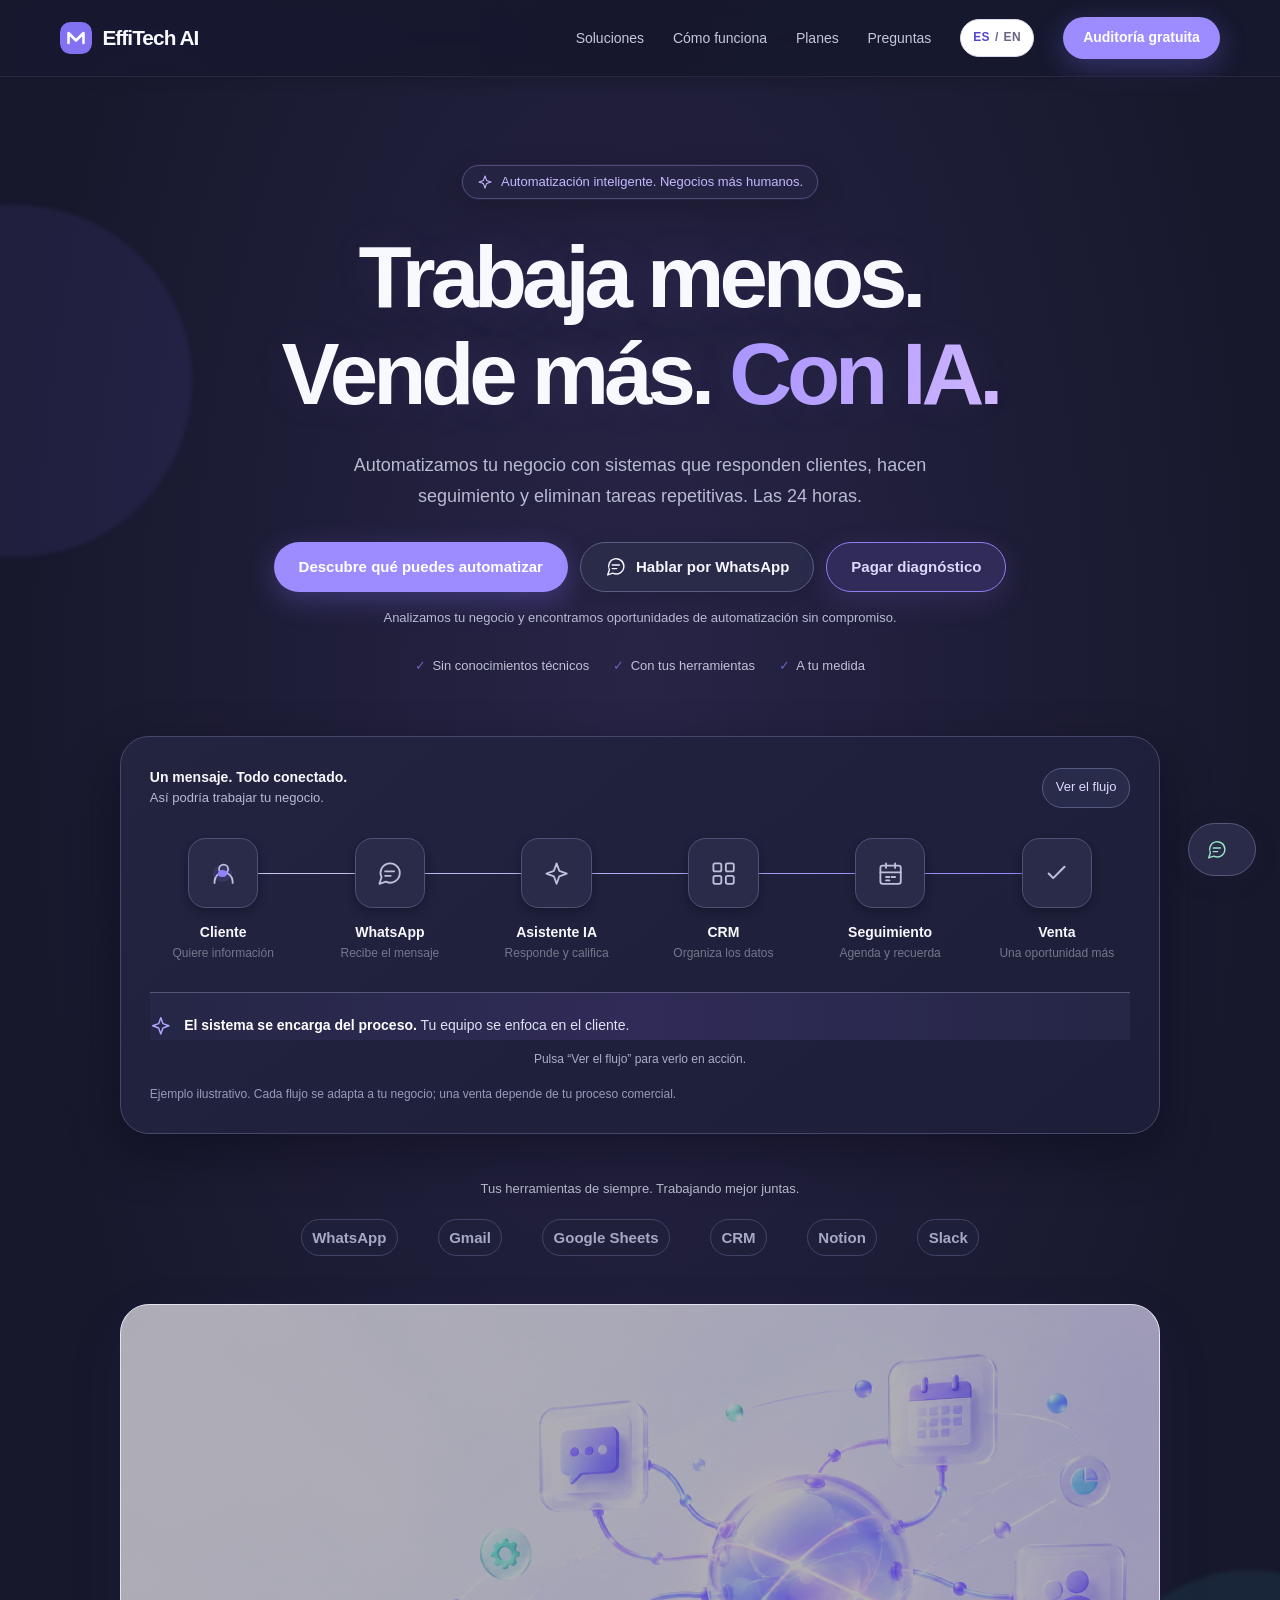
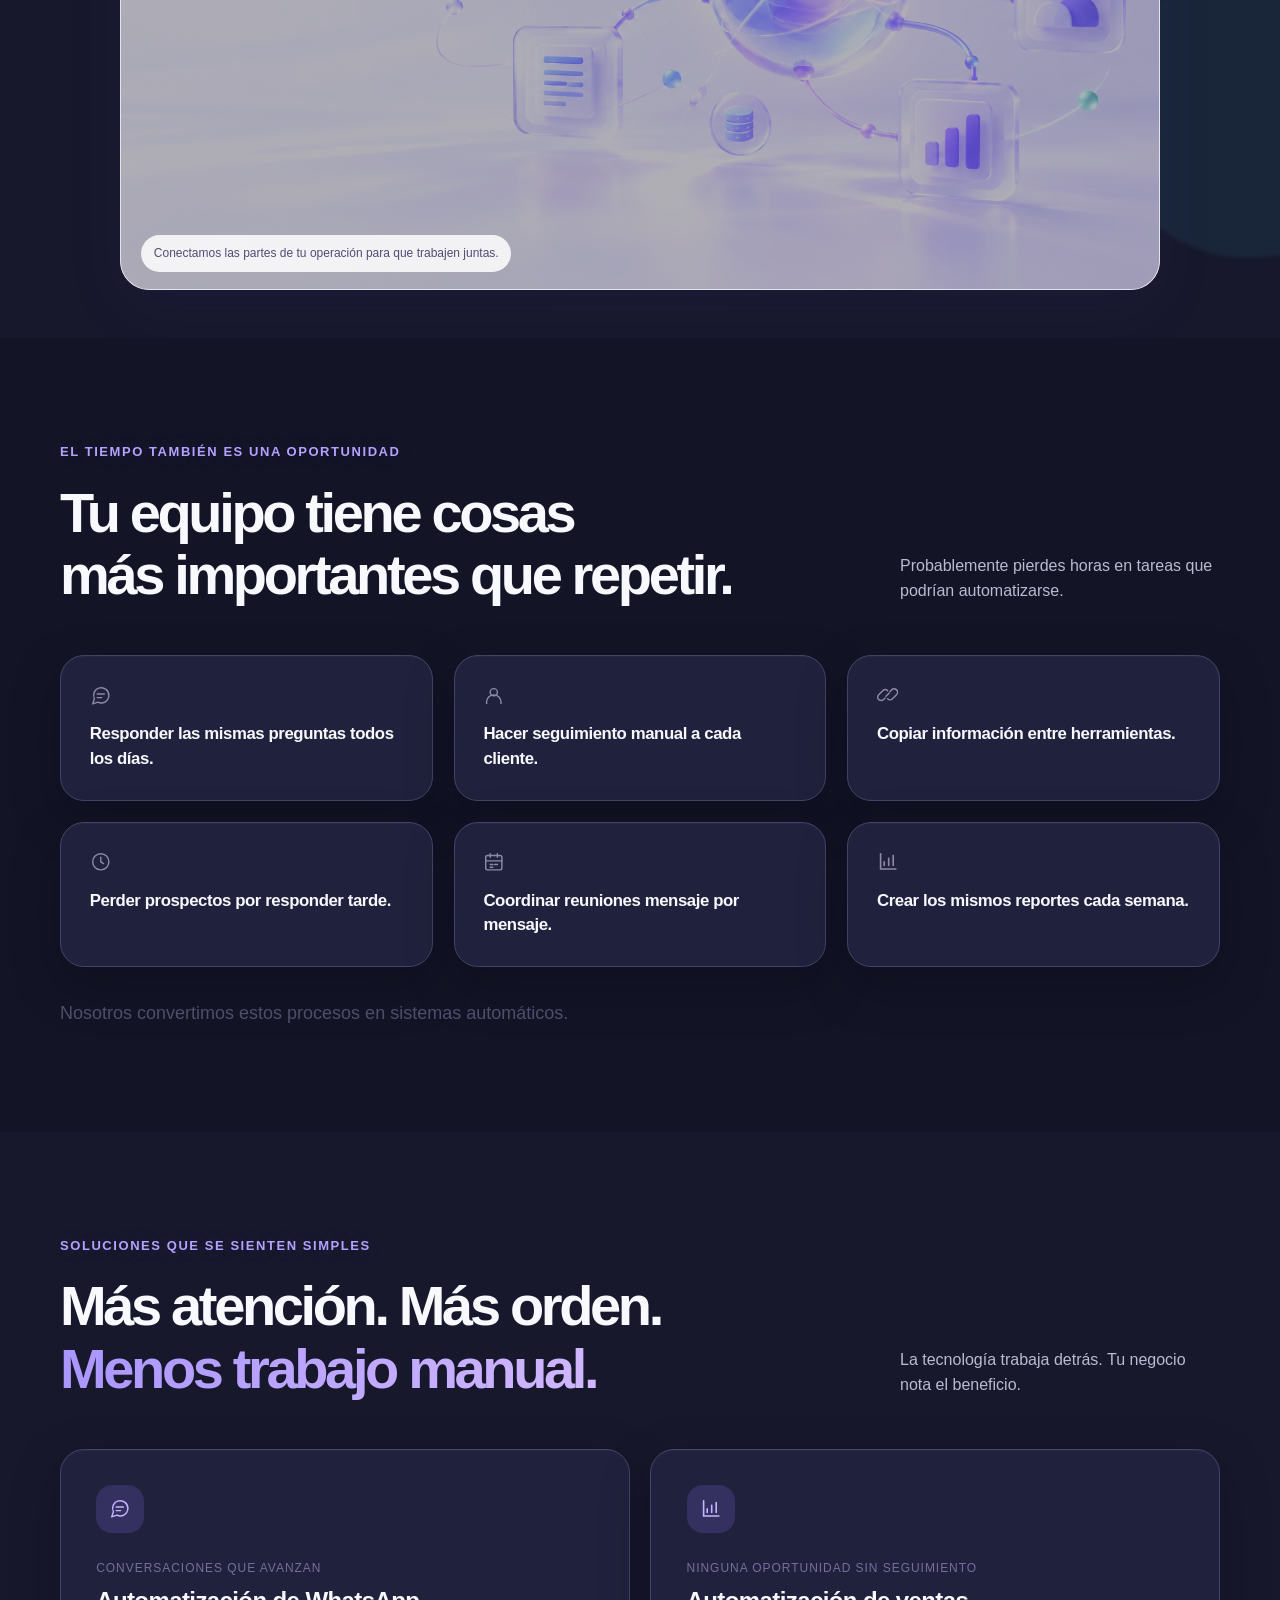
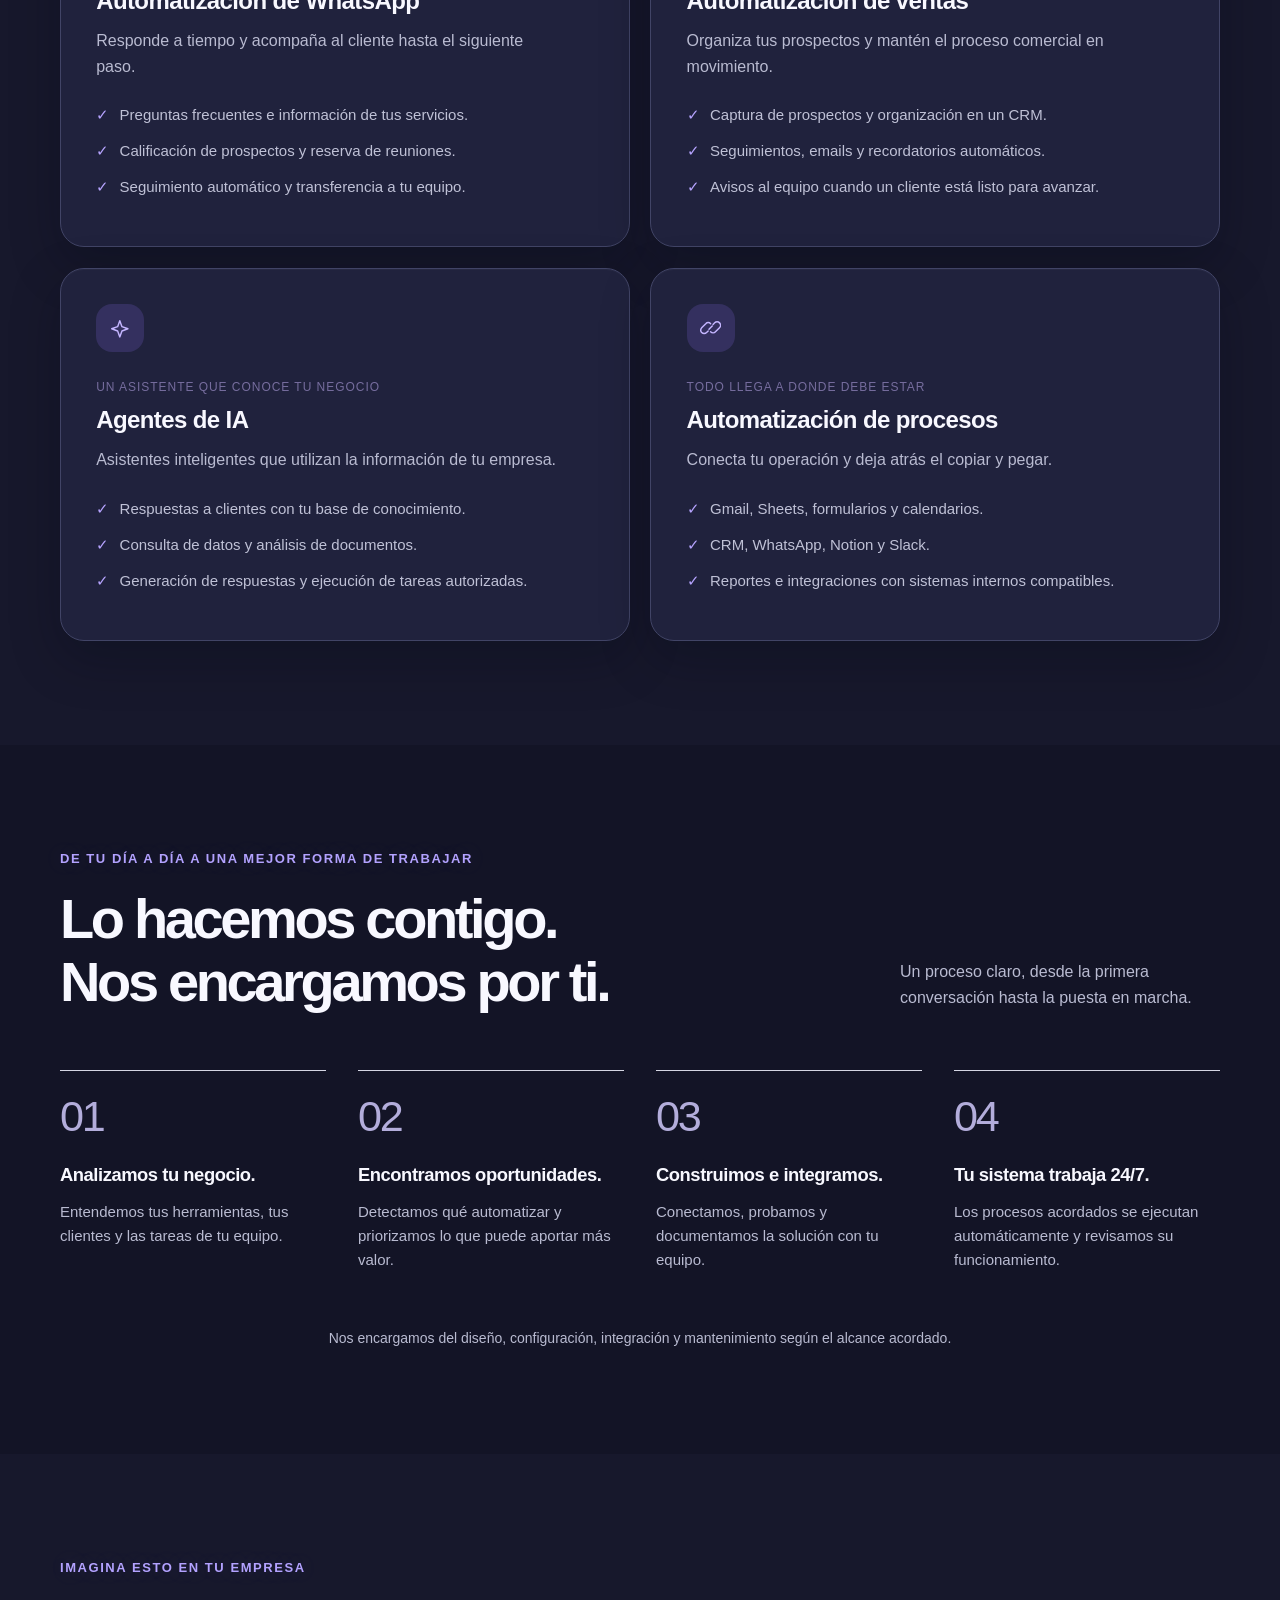
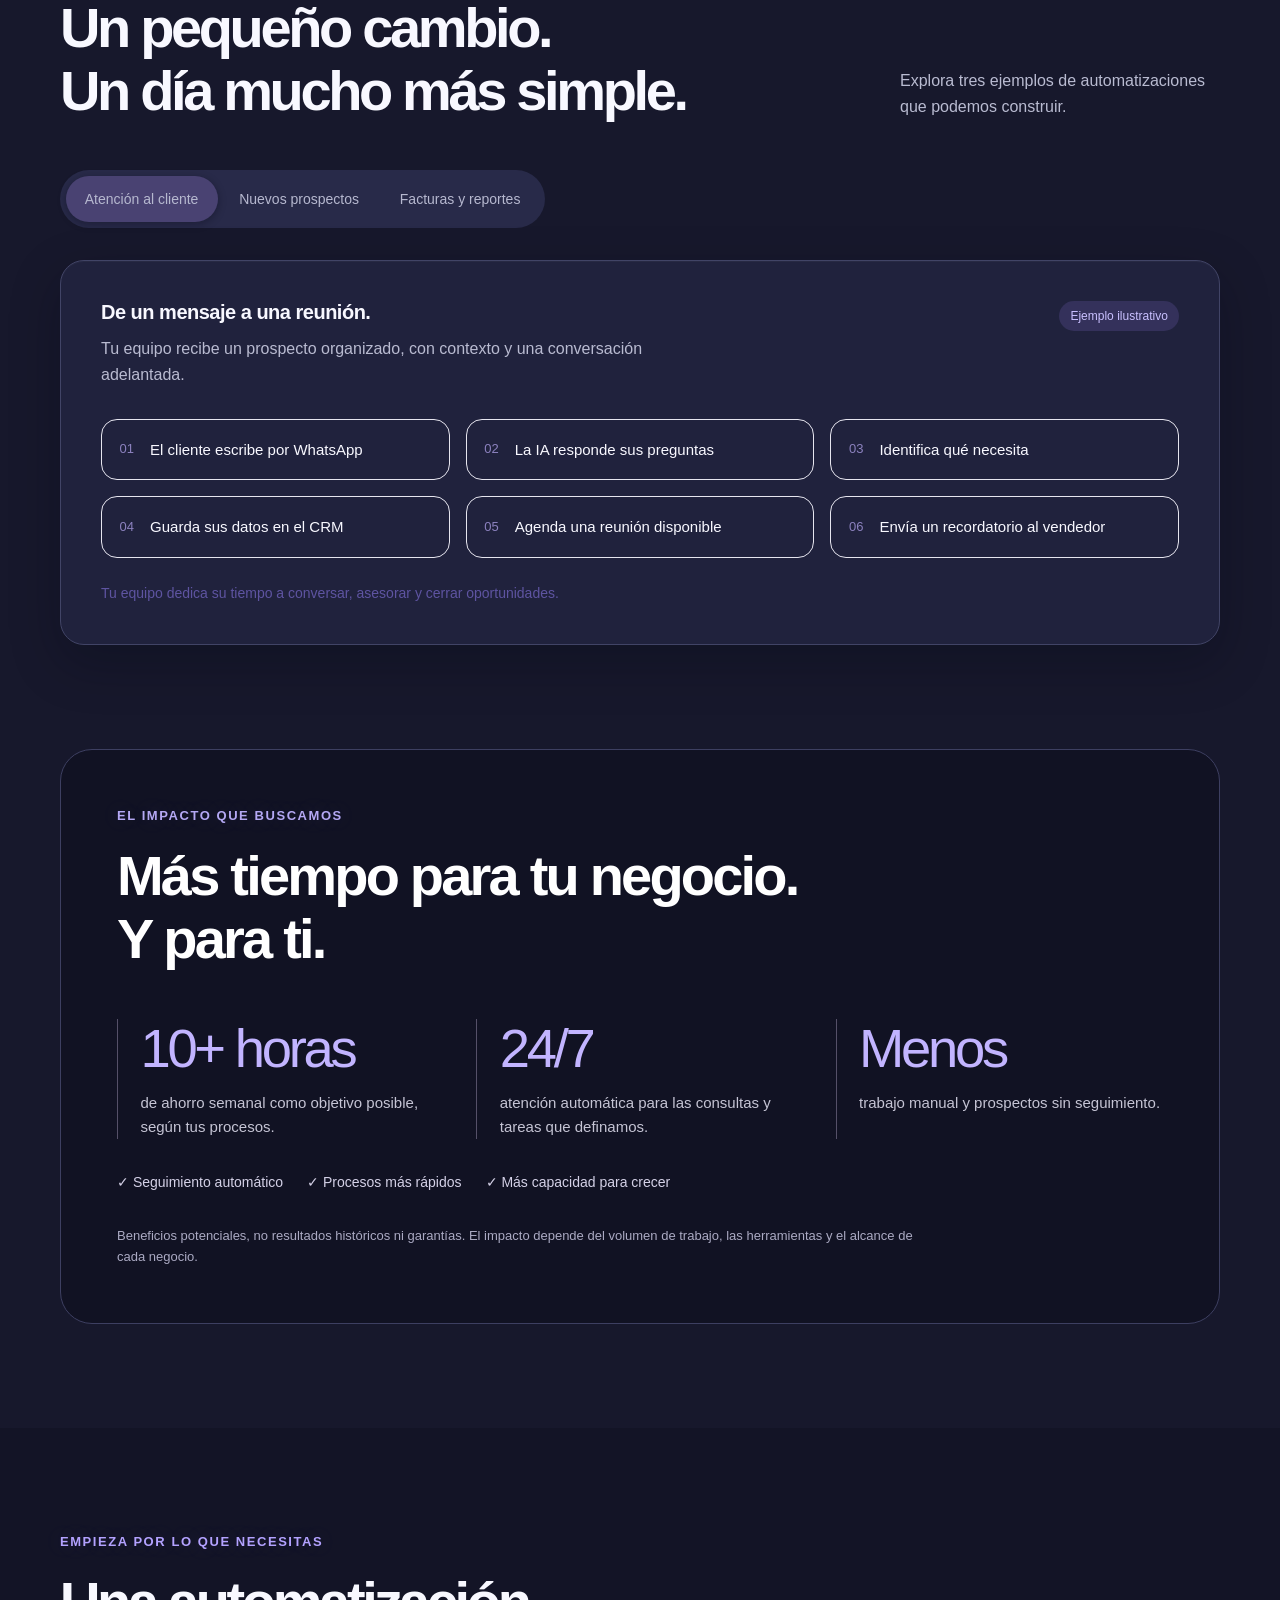
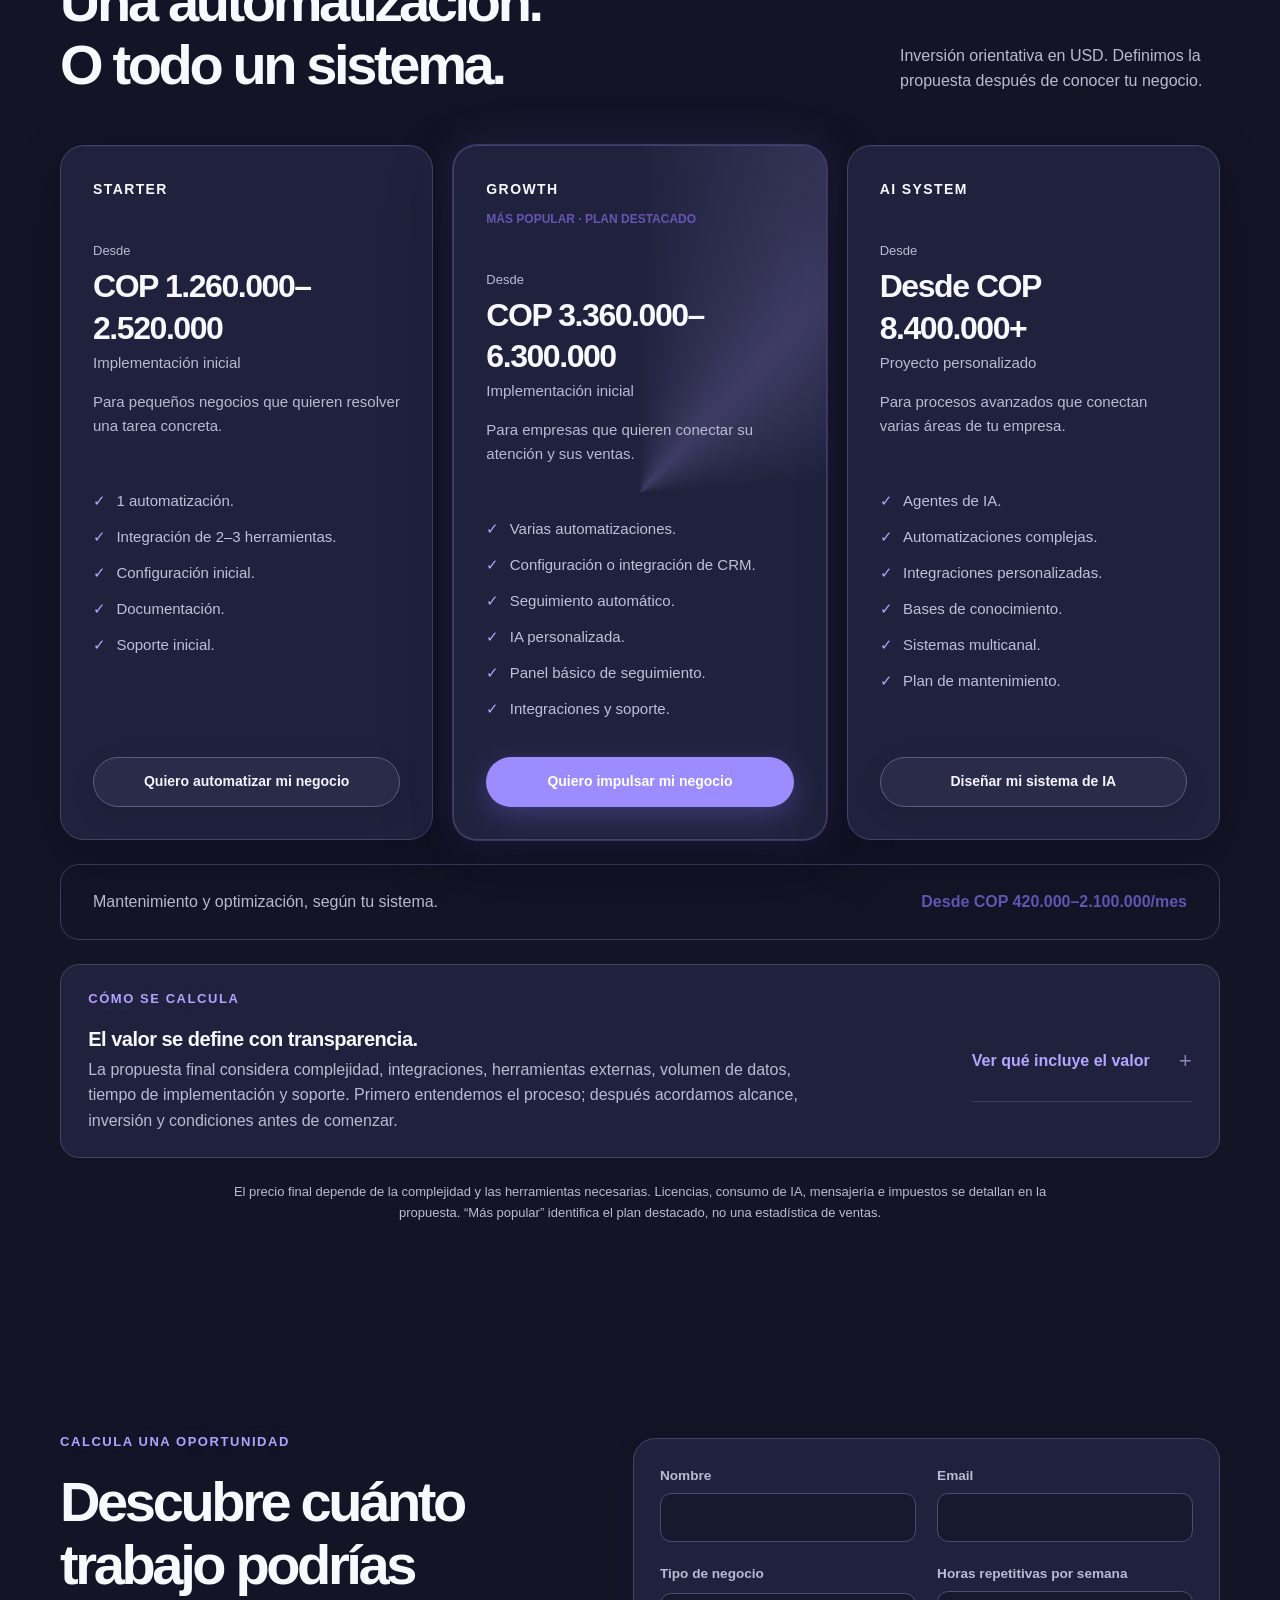
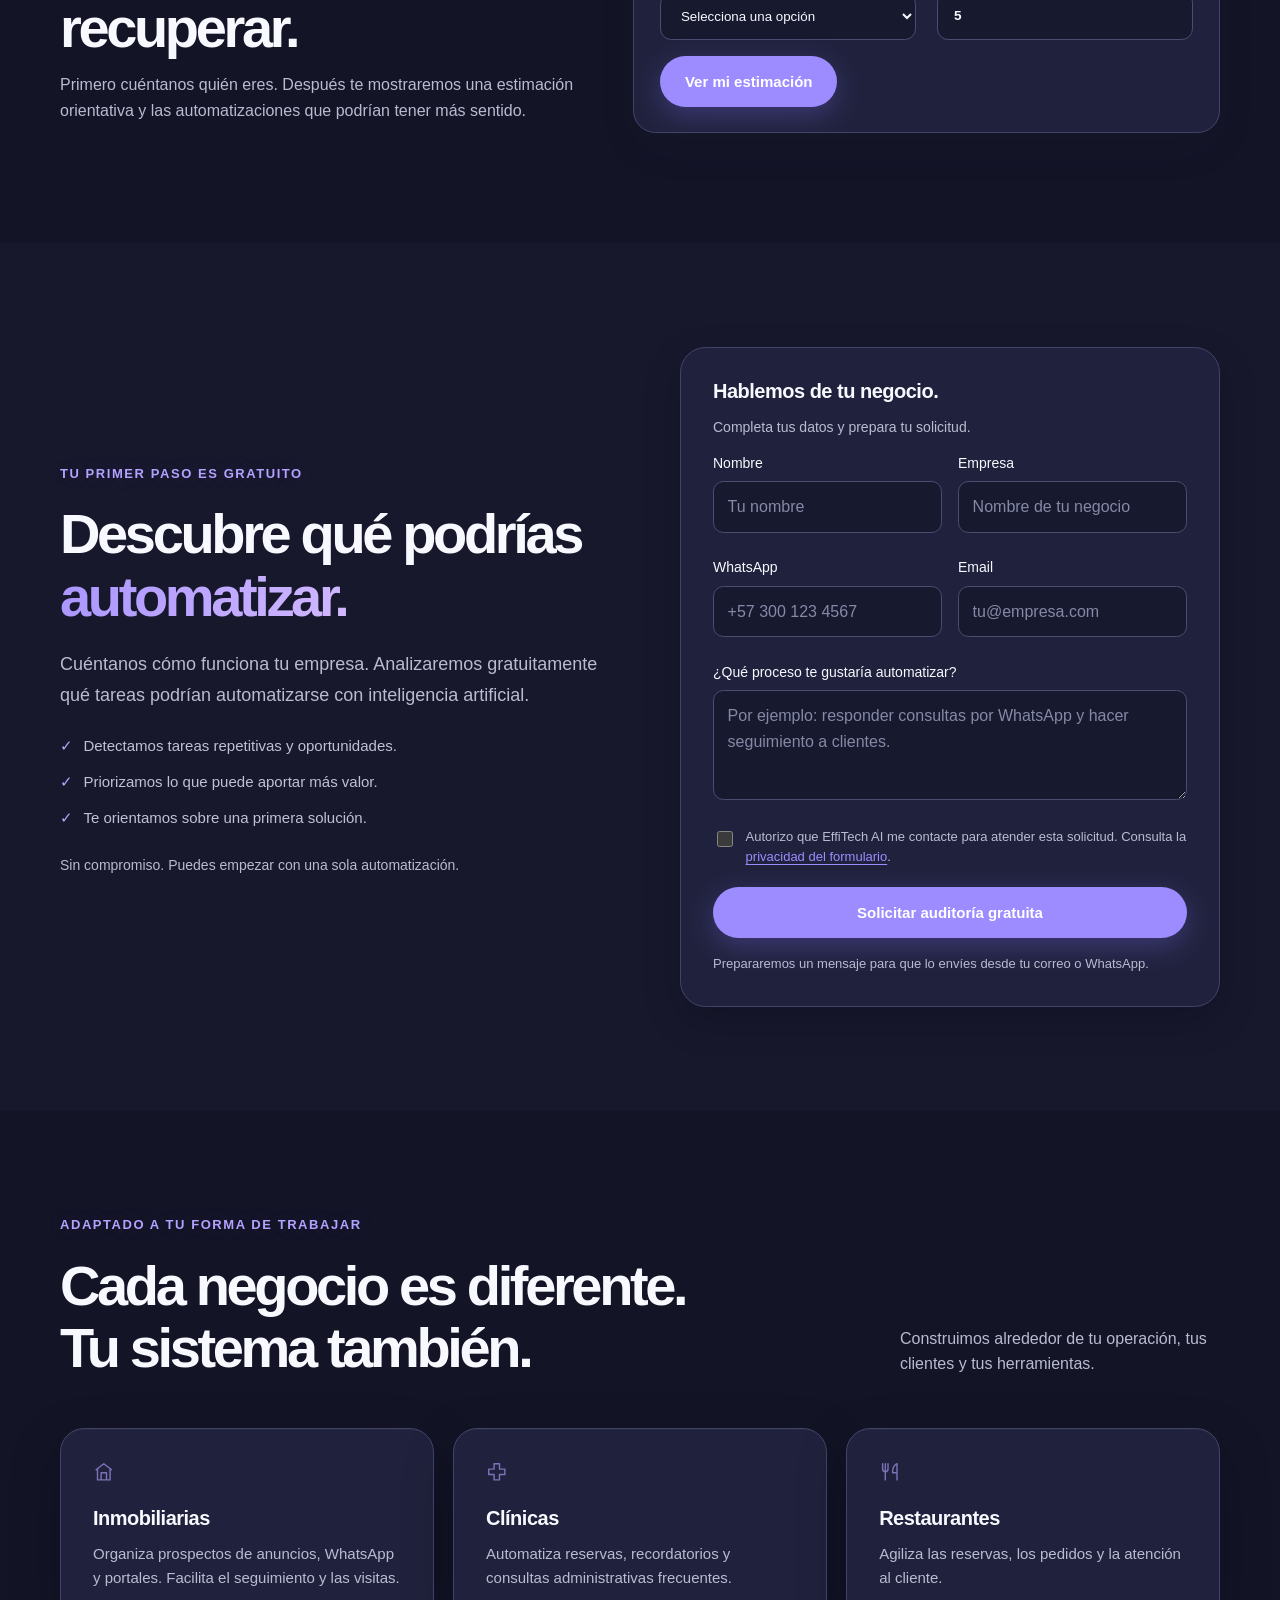
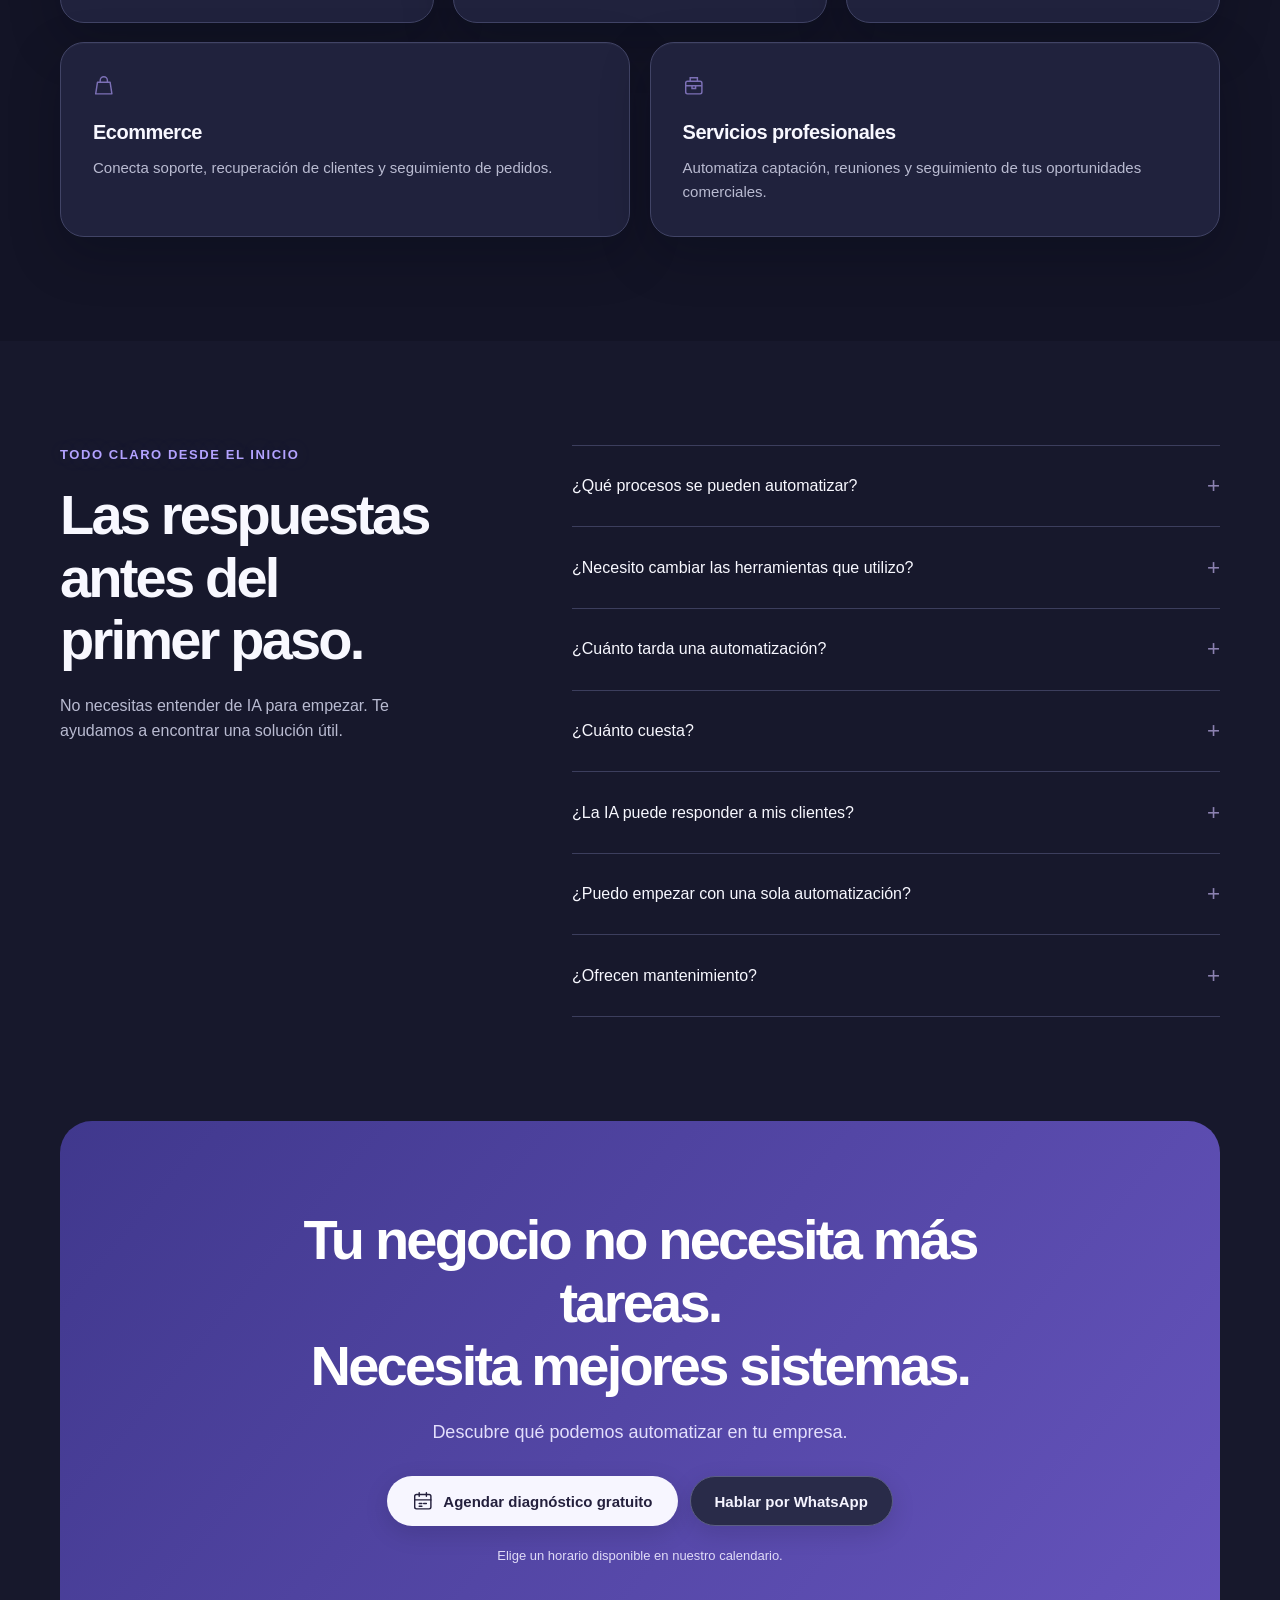
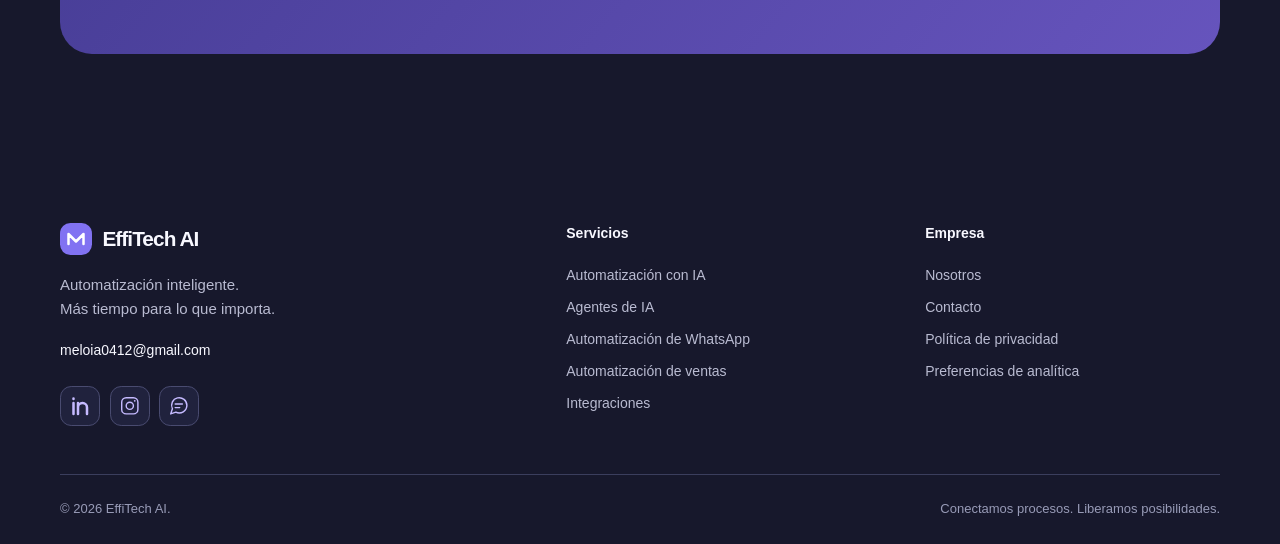
==== commit 13d4d1ae: "Agregar formulario previo al pago de planes" ====
--- a/index.html
+++ b/index.html
@@ -1,210 +1,212 @@
-<!doctype html>
-<html lang="es">
-<head>
-  <meta charset="utf-8">
-  <meta name="viewport" content="width=device-width,initial-scale=1">
-  <meta name="theme-color" content="#5955e7">
-  <title>EffiTech AI — Trabaja menos. Vende más. Automatiza con IA.</title>
-  <meta name="description" content="Automatizamos la atención, las ventas y las tareas repetitivas de tu negocio con inteligencia artificial. Solicita una auditoría gratuita con EffiTech AI.">
-  <meta property="og:type" content="website">
-  <meta property="og:locale" content="es_CO">
-  <meta property="og:title" content="EffiTech AI — Tu negocio, en su mejor versión.">
-  <meta property="og:description" content="Menos tareas manuales. Más tiempo para crecer. Descubre qué puedes automatizar con una auditoría gratuita.">
-  <meta property="og:url" content="https://meloia.foamy-raven-7353.chatgpt.site/">
-  <link rel="canonical" href="https://meloia.foamy-raven-7353.chatgpt.site/">
-  <link rel="alternate" hreflang="es" href="https://meloia.foamy-raven-7353.chatgpt.site/">
-  <link rel="alternate" hreflang="en" href="https://meloia.foamy-raven-7353.chatgpt.site/?lang=en">
-  <link rel="alternate" hreflang="x-default" href="https://meloia.foamy-raven-7353.chatgpt.site/">
-  <link rel="manifest" href="site.webmanifest">
-  <link rel="icon" href="favicon.svg" type="image/svg+xml">
-  <link rel="stylesheet" href="styles.css">
-  <link rel="stylesheet" href="theme-overrides.css">
-  <script src="config.js" defer></script>
-  <script src="app.js" defer></script>
-  <script type="application/ld+json">{"@context":"https://schema.org","@type":"ProfessionalService","name":"EffiTech AI","description":"Automatización inteligente para atención, ventas y procesos empresariales.","email":"meloia0412@gmail.com","telephone":"+573176867192","areaServed":"CO","address":{"@type":"PostalAddress","addressLocality":"Medellín","addressCountry":"CO"},"url":"https://meloia.foamy-raven-7353.chatgpt.site/","sameAs":[]}</script>
-</head>
-<body>
-  <svg xmlns="http://www.w3.org/2000/svg" style="display:none" aria-hidden="true">
-    <symbol id="i-mark" viewBox="0 0 24 24"><path d="M3 18V6l9 9 9-9v12" fill="none" stroke="currentColor" stroke-width="3" stroke-linecap="round" stroke-linejoin="round"/></symbol>
-    <symbol id="i-spark" viewBox="0 0 24 24"><path d="m12 3 2.4 6.6L21 12l-6.6 2.4L12 21l-2.4-6.6L3 12l6.6-2.4L12 3Z" fill="none" stroke="currentColor" stroke-width="1.6" stroke-linejoin="round"/></symbol>
-    <symbol id="i-chat" viewBox="0 0 24 24"><path d="M21 11.5a8.5 8.5 0 0 1-12.3 7.6L3 21l1.9-5.7A8.5 8.5 0 1 1 21 11.5Z" fill="none" stroke="currentColor" stroke-width="1.6" stroke-linejoin="round"/><path d="M8 10h8M8 14h5" fill="none" stroke="currentColor" stroke-width="1.6" stroke-linecap="round"/></symbol>
-    <symbol id="i-user" viewBox="0 0 24 24"><circle cx="12" cy="8" r="4" fill="none" stroke="currentColor" stroke-width="1.6"/><path d="M4 21v-2a8 8 0 0 1 16 0v2" fill="none" stroke="currentColor" stroke-width="1.6"/></symbol>
-    <symbol id="i-grid" viewBox="0 0 24 24"><g fill="none" stroke="currentColor" stroke-width="1.6"><rect x="3" y="3" width="7" height="7" rx="1.5"/><rect x="14" y="3" width="7" height="7" rx="1.5"/><rect x="3" y="14" width="7" height="7" rx="1.5"/><rect x="14" y="14" width="7" height="7" rx="1.5"/></g></symbol>
-    <symbol id="i-calendar" viewBox="0 0 24 24"><rect x="3" y="5" width="18" height="16" rx="2" fill="none" stroke="currentColor" stroke-width="1.6"/><path d="M8 3v4m8-4v4M3 11h18m-13 4h3m2 0h3m-8 3h3" fill="none" stroke="currentColor" stroke-width="1.6" stroke-linecap="round"/></symbol>
-    <symbol id="i-check" viewBox="0 0 24 24"><path d="m5 12 4 4L19 6" fill="none" stroke="currentColor" stroke-width="1.8" stroke-linecap="round" stroke-linejoin="round"/></symbol>
-    <symbol id="i-chart" viewBox="0 0 24 24"><path d="M4 3v17h17M8 16v-4m5 4V8m5 8V5" fill="none" stroke="currentColor" stroke-width="1.8" stroke-linecap="round"/></symbol>
-    <symbol id="i-clock" viewBox="0 0 24 24"><circle cx="12" cy="12" r="9" fill="none" stroke="currentColor" stroke-width="1.6"/><path d="M12 7v5l3 2" fill="none" stroke="currentColor" stroke-width="1.6" stroke-linecap="round"/></symbol>
-    <symbol id="i-link" viewBox="0 0 24 24"><path d="m10 14 4-4m-5 6-2 2a4 4 0 0 1-6-6l5-5a4 4 0 0 1 6 0m0 10a4 4 0 0 0 6 0l5-5a4 4 0 0 0-6-6l-2 2" transform="translate(1 0) scale(.9)" fill="none" stroke="currentColor" stroke-width="1.8" stroke-linecap="round"/></symbol>
-    <symbol id="i-home" viewBox="0 0 24 24"><path d="m3 10 9-7 9 7M5 9v12h14V9M9 21v-8h6v8" fill="none" stroke="currentColor" stroke-width="1.6" stroke-linejoin="round"/></symbol>
-    <symbol id="i-health" viewBox="0 0 24 24"><path d="M9 3h6v6h6v6h-6v6H9v-6H3V9h6V3Z" fill="none" stroke="currentColor" stroke-width="1.6" stroke-linejoin="round"/></symbol>
-    <symbol id="i-food" viewBox="0 0 24 24"><path d="M4 3v6a3 3 0 0 0 6 0V3M7 3v18M20 21V3c-4 2-5 6-5 10h5" fill="none" stroke="currentColor" stroke-width="1.6" stroke-linecap="round" stroke-linejoin="round"/></symbol>
-    <symbol id="i-bag" viewBox="0 0 24 24"><path d="M5 8h14l2 13H3L5 8Zm3 0V6a4 4 0 0 1 8 0v2" fill="none" stroke="currentColor" stroke-width="1.6" stroke-linejoin="round"/></symbol>
-    <symbol id="i-work" viewBox="0 0 24 24"><rect x="3" y="7" width="18" height="14" rx="2" fill="none" stroke="currentColor" stroke-width="1.6"/><path d="M8 7V3h8v4M3 12h18m-11 0v3h4v-3" fill="none" stroke="currentColor" stroke-width="1.6"/></symbol>
-    <symbol id="i-instagram" viewBox="0 0 24 24"><rect x="3" y="3" width="18" height="18" rx="5" fill="none" stroke="currentColor" stroke-width="1.6"/><circle cx="12" cy="12" r="4" fill="none" stroke="currentColor" stroke-width="1.6"/><circle cx="17.5" cy="6.5" r="1" fill="currentColor"/></symbol>
-    <symbol id="i-linkedin" viewBox="0 0 24 24"><path d="M5 9v12M5 4v.5M10 21V9m0 5a5 5 0 0 1 10 0v7" fill="none" stroke="currentColor" stroke-width="2.8" stroke-linecap="round"/></symbol>
-    <symbol id="i-menu" viewBox="0 0 24 24"><path d="M4 6h16M4 12h16M4 18h16" fill="none" stroke="currentColor" stroke-width="1.6" stroke-linecap="round"/></symbol>
-  </svg>
-  <a class="skip" href="#main">Saltar al contenido</a>
-  <header class="header">
-    <nav class="container nav" aria-label="Navegación principal">
-      <a class="brand" href="#" aria-label="EffiTech AI, inicio"><span class="brand-mark"><svg aria-hidden="true"><use href="#i-mark"/></svg></span>EffiTech AI</a>
-      <button class="menu-toggle" type="button" aria-expanded="false" aria-controls="nav-links" aria-label="Abrir menú"><svg class="icon" aria-hidden="true"><use href="#i-menu"/></svg></button>
-      <div class="nav-links" id="nav-links">
-        <a href="#servicios" data-i18n="navSolutions">Soluciones</a><a href="#como-funciona" data-i18n="navProcess">Cómo funciona</a><a href="#planes" data-i18n="navPlans">Planes</a><a href="#preguntas" data-i18n="navFaq">Preguntas</a>
-        <button class="language-toggle" type="button" aria-label="Cambiar idioma"><span class="lang-active">ES</span><span aria-hidden="true">/</span><span>EN</span></button>
-        <a class="btn btn-primary" href="#auditoria" data-track="nav_audit" data-i18n="navCta">Auditoría gratuita</a>
-      </div>
-    </nav>
-  </header>
-  <main id="main">
-    <section class="hero" aria-labelledby="hero-title">
-      <div class="container">
-        <span class="hero-label"><svg class="icon" aria-hidden="true"><use href="#i-spark"/></svg>Automatización inteligente. Negocios más humanos.</span>
-        <h1 id="hero-title">Trabaja menos.<br>Vende más. <span class="gradient-text">Con IA.</span></h1>
-        <p class="lead">Automatizamos tu negocio con sistemas que responden clientes, hacen seguimiento y eliminan tareas repetitivas. Las 24 horas.</p>
-        <div class="actions">
-          <a href="#auditoria" class="btn btn-primary" data-track="hero_audit">Descubre qué puedes automatizar</a>
-          <a href="https://wa.me/573176867192?text=Hola%20EffiTech%20AI%2C%20quiero%20automatizar%20mi%20negocio." class="btn btn-secondary" data-whatsapp target="_blank" rel="noopener noreferrer"><svg class="icon" aria-hidden="true"><use href="#i-chat"/></svg>Hablar por WhatsApp</a>
-          <a href="https://checkout.bold.co/payment/LNK_YGA5KAPW7Z" class="btn btn-secondary btn-payment" data-payment="diagnostic" data-track="hero_payment" target="_blank" rel="noopener noreferrer" data-i18n="payDiagnostic">Pagar diagnóstico</a>
-        </div>
-        <p class="hero-note">Analizamos tu negocio y encontramos oportunidades de automatización sin compromiso.</p>
-        <div class="hero-checks"><span>Sin conocimientos técnicos</span><span>Con tus herramientas</span><span>A tu medida</span></div>
-        <div class="flow-stage" aria-label="Demostración de un flujo de automatización">
-          <div class="flow-toolbar"><div>Un mensaje. Todo conectado.<small>Así podría trabajar tu negocio.</small></div><button class="flow-control" id="flow-control" type="button" aria-pressed="false">Ver el flujo</button></div>
-          <ol class="flow-nodes">
-            <li class="flow-node"><div class="node-icon"><svg class="icon" aria-hidden="true"><use href="#i-user"/></svg></div><b>Cliente</b><small>Quiere información</small></li>
-            <li class="flow-node"><div class="node-icon"><svg class="icon" aria-hidden="true"><use href="#i-chat"/></svg></div><b>WhatsApp</b><small>Recibe el mensaje</small></li>
-            <li class="flow-node"><div class="node-icon"><svg class="icon" aria-hidden="true"><use href="#i-spark"/></svg></div><b>Asistente IA</b><small>Responde y califica</small></li>
-            <li class="flow-node"><div class="node-icon"><svg class="icon" aria-hidden="true"><use href="#i-grid"/></svg></div><b>CRM</b><small>Organiza los datos</small></li>
-            <li class="flow-node"><div class="node-icon"><svg class="icon" aria-hidden="true"><use href="#i-calendar"/></svg></div><b>Seguimiento</b><small>Agenda y recuerda</small></li>
-            <li class="flow-node"><div class="node-icon"><svg class="icon" aria-hidden="true"><use href="#i-check"/></svg></div><b>Venta</b><small>Una oportunidad más</small></li>
-          </ol>
-          <div class="flow-result"><svg class="icon" aria-hidden="true"><use href="#i-spark"/></svg><span id="flow-result"><strong>El sistema se encarga del proceso.</strong> Tu equipo se enfoca en el cliente.</span></div><p class="flow-status" id="flow-status" aria-live="polite">Pulsa “Ver el flujo” para verlo en acción.</p>
-          <p class="flow-footnote">Ejemplo ilustrativo. Cada flujo se adapta a tu negocio; una venta depende de tu proceso comercial.</p>
-        </div>
-        <div class="integrations"><p data-i18n="integrationsLead">Tus herramientas de siempre. Trabajando mejor juntas.</p><div class="tools"><span>WhatsApp</span><span>Gmail</span><span>Google Sheets</span><span>CRM</span><span>Notion</span><span>Slack</span></div></div>
-        <figure class="automation-visual reveal" data-parallax><img src="automation-visual.png" alt="Conexiones visuales entre conversaciones, calendario, CRM y resultados" loading="lazy"><figcaption>Conectamos las partes de tu operación para que trabajen juntas.</figcaption></figure>
-      </div>
-    </section>
-    <section class="section soft" id="problema">
-      <div class="container">
-        <div class="section-heading reveal"><div><span class="eyebrow">El tiempo también es una oportunidad</span><h2>Tu equipo tiene cosas<br>más importantes que repetir.</h2></div><p>Probablemente pierdes horas en tareas que podrían automatizarse.</p></div>
-        <div class="grid-3">
-          <article class="card problem-card reveal"><svg class="icon" aria-hidden="true"><use href="#i-chat"/></svg><h3>Responder las mismas preguntas todos los días.</h3></article>
-          <article class="card problem-card reveal"><svg class="icon" aria-hidden="true"><use href="#i-user"/></svg><h3>Hacer seguimiento manual a cada cliente.</h3></article>
-          <article class="card problem-card reveal"><svg class="icon" aria-hidden="true"><use href="#i-link"/></svg><h3>Copiar información entre herramientas.</h3></article>
-          <article class="card problem-card reveal"><svg class="icon" aria-hidden="true"><use href="#i-clock"/></svg><h3>Perder prospectos por responder tarde.</h3></article>
-          <article class="card problem-card reveal"><svg class="icon" aria-hidden="true"><use href="#i-calendar"/></svg><h3>Coordinar reuniones mensaje por mensaje.</h3></article>
-          <article class="card problem-card reveal"><svg class="icon" aria-hidden="true"><use href="#i-chart"/></svg><h3>Crear los mismos reportes cada semana.</h3></article>
-        </div>
-        <p class="bridge reveal">Nosotros convertimos estos procesos en sistemas automáticos.</p>
-      </div>
-    </section>
-    <section class="section" id="servicios">
-      <div class="container">
-        <div class="section-heading reveal"><div><span class="eyebrow">Soluciones que se sienten simples</span><h2>Más atención. Más orden.<br><span class="gradient-text">Menos trabajo manual.</span></h2></div><p>La tecnología trabaja detrás. Tu negocio nota el beneficio.</p></div>
-        <div class="grid-2">
-          <article class="card service reveal" id="whatsapp"><div class="service-icon"><svg class="icon" aria-hidden="true"><use href="#i-chat"/></svg></div><span class="service-kicker">CONVERSACIONES QUE AVANZAN</span><h3>Automatización de WhatsApp</h3><p>Responde a tiempo y acompaña al cliente hasta el siguiente paso.</p><ul class="checklist"><li>Preguntas frecuentes e información de tus servicios.</li><li>Calificación de prospectos y reserva de reuniones.</li><li>Seguimiento automático y transferencia a tu equipo.</li></ul></article>
-          <article class="card service reveal" id="ventas"><div class="service-icon"><svg class="icon" aria-hidden="true"><use href="#i-chart"/></svg></div><span class="service-kicker">NINGUNA OPORTUNIDAD SIN SEGUIMIENTO</span><h3>Automatización de ventas</h3><p>Organiza tus prospectos y mantén el proceso comercial en movimiento.</p><ul class="checklist"><li>Captura de prospectos y organización en un CRM.</li><li>Seguimientos, emails y recordatorios automáticos.</li><li>Avisos al equipo cuando un cliente está listo para avanzar.</li></ul></article>
-          <article class="card service reveal" id="agentes"><div class="service-icon"><svg class="icon" aria-hidden="true"><use href="#i-spark"/></svg></div><span class="service-kicker">UN ASISTENTE QUE CONOCE TU NEGOCIO</span><h3>Agentes de IA</h3><p>Asistentes inteligentes que utilizan la información de tu empresa.</p><ul class="checklist"><li>Respuestas a clientes con tu base de conocimiento.</li><li>Consulta de datos y análisis de documentos.</li><li>Generación de respuestas y ejecución de tareas autorizadas.</li></ul></article>
-          <article class="card service reveal" id="integraciones"><div class="service-icon"><svg class="icon" aria-hidden="true"><use href="#i-link"/></svg></div><span class="service-kicker">TODO LLEGA A DONDE DEBE ESTAR</span><h3>Automatización de procesos</h3><p>Conecta tu operación y deja atrás el copiar y pegar.</p><ul class="checklist"><li>Gmail, Sheets, formularios y calendarios.</li><li>CRM, WhatsApp, Notion y Slack.</li><li>Reportes e integraciones con sistemas internos compatibles.</li></ul></article>
-        </div>
-      </div>
-    </section>
-    <section class="section soft" id="como-funciona">
-      <div class="container">
-        <div class="section-heading reveal"><div><span class="eyebrow">De tu día a día a una mejor forma de trabajar</span><h2>Lo hacemos contigo.<br>Nos encargamos por ti.</h2></div><p>Un proceso claro, desde la primera conversación hasta la puesta en marcha.</p></div>
-        <div class="process-grid process-animated">
-          <article class="process-step reveal"><span>01</span><h3>Analizamos tu negocio.</h3><p>Entendemos tus herramientas, tus clientes y las tareas de tu equipo.</p></article>
-          <article class="process-step reveal"><span>02</span><h3>Encontramos oportunidades.</h3><p>Detectamos qué automatizar y priorizamos lo que puede aportar más valor.</p></article>
-          <article class="process-step reveal"><span>03</span><h3>Construimos e integramos.</h3><p>Conectamos, probamos y documentamos la solución con tu equipo.</p></article>
-          <article class="process-step reveal"><span>04</span><h3>Tu sistema trabaja 24/7.</h3><p>Los procesos acordados se ejecutan automáticamente y revisamos su funcionamiento.</p></article>
-        </div>
-        <p class="process-note">Nos encargamos del diseño, configuración, integración y mantenimiento según el alcance acordado.</p>
-      </div>
-    </section>
-    <section class="section" id="ejemplos">
-      <div class="container">
-        <div class="section-heading reveal"><div><span class="eyebrow">Imagina esto en tu empresa</span><h2>Un pequeño cambio.<br>Un día mucho más simple.</h2></div><p>Explora tres ejemplos de automatizaciones que podemos construir.</p></div>
-        <div class="tabs" role="tablist" aria-label="Ejemplos de automatización"><span class="tab-indicator" aria-hidden="true"></span><button class="tab" id="tab-atencion" role="tab" aria-selected="true" aria-controls="panel-atencion" data-example="atencion">Atención al cliente</button><button class="tab" id="tab-prospectos" role="tab" aria-selected="false" aria-controls="panel-prospectos" tabindex="-1" data-example="prospectos">Nuevos prospectos</button><button class="tab" id="tab-facturas" role="tab" aria-selected="false" aria-controls="panel-facturas" tabindex="-1" data-example="facturas">Facturas y reportes</button></div>
-        <div class="example" id="panel-atencion" role="tabpanel" aria-labelledby="tab-atencion" tabindex="0"><div class="example-heading"><div><h3>De un mensaje a una reunión.</h3><p>Tu equipo recibe un prospecto organizado, con contexto y una conversación adelantada.</p></div><span class="badge">Ejemplo ilustrativo</span></div><div class="example-flow"><div class="example-step"><span>01</span>El cliente escribe por WhatsApp</div><div class="example-step"><span>02</span>La IA responde sus preguntas</div><div class="example-step"><span>03</span>Identifica qué necesita</div><div class="example-step"><span>04</span>Guarda sus datos en el CRM</div><div class="example-step"><span>05</span>Agenda una reunión disponible</div><div class="example-step"><span>06</span>Envía un recordatorio al vendedor</div></div><p class="example-outcome">Tu equipo dedica su tiempo a conversar, asesorar y cerrar oportunidades.</p></div>
-        <div class="example" id="panel-prospectos" role="tabpanel" aria-labelledby="tab-prospectos" tabindex="0" hidden><div class="example-heading"><div><h3>El interés no se queda en un formulario.</h3><p>Cada solicitud entra a un proceso de atención y seguimiento definido por tu empresa.</p></div><span class="badge">Ejemplo ilustrativo</span></div><div class="example-flow"><div class="example-step"><span>01</span>El cliente completa un formulario</div><div class="example-step"><span>02</span>Los datos llegan al CRM</div><div class="example-step"><span>03</span>La IA analiza el prospecto</div><div class="example-step"><span>04</span>Prepara un email personalizado</div><div class="example-step"><span>05</span>Inicia el seguimiento automático</div><div class="example-step"><span>06</span>Avisa al equipo cuando hace falta</div></div><p class="example-outcome">Un proceso consistente para acompañar cada oportunidad.</p></div>
-        <div class="example" id="panel-facturas" role="tabpanel" aria-labelledby="tab-facturas" tabindex="0" hidden><div class="example-heading"><div><h3>La información se organiza sola.</h3><p>Automatiza la captura de datos y deja las excepciones para revisión humana.</p></div><span class="badge">Ejemplo ilustrativo</span></div><div class="example-flow"><div class="example-step"><span>01</span>Llega una factura por correo</div><div class="example-step"><span>02</span>El sistema extrae la información</div><div class="example-step"><span>03</span>Señala datos que requieren revisión</div><div class="example-step"><span>04</span>Guarda los datos en una hoja</div><div class="example-step"><span>05</span>Clasifica el gasto</div><div class="example-step"><span>06</span>Genera un reporte</div></div><p class="example-outcome">Menos digitación y más claridad sobre tu operación.</p></div>
-      </div>
-    </section>
-    <section class="section" id="resultados" style="padding-top:0">
-      <div class="container"><div class="results reveal"><span class="eyebrow">El impacto que buscamos</span><h2>Más tiempo para tu negocio.<br>Y para ti.</h2><div class="metrics"><div class="metric"><strong data-count="10" data-suffix="+ horas">0</strong><p>de ahorro semanal como objetivo posible, según tus procesos.</p></div><div class="metric"><strong data-count="24" data-suffix="/7">0</strong><p>atención automática para las consultas y tareas que definamos.</p></div><div class="metric"><strong>Menos</strong><p>trabajo manual y prospectos sin seguimiento.</p></div></div><div class="benefits"><span>✓ Seguimiento automático</span><span>✓ Procesos más rápidos</span><span>✓ Más capacidad para crecer</span></div><p class="results-note">Beneficios potenciales, no resultados históricos ni garantías. El impacto depende del volumen de trabajo, las herramientas y el alcance de cada negocio.</p></div></div>
-    </section>
-    <section class="section soft" id="planes">
-      <div class="container">
-        <div class="section-heading reveal"><div><span class="eyebrow">Empieza por lo que necesitas</span><h2>Una automatización.<br>O todo un sistema.</h2></div><p>Inversión orientativa en USD. Definimos la propuesta después de conocer tu negocio.</p></div>
-        <div class="grid-3 plans">
-          <article class="card plan reveal"><span class="plan-name">Starter</span><div class="price"><small>Desde</small><br>US$300–600</div><p class="small">Implementación inicial</p><p>Para pequeños negocios que quieren resolver una tarea concreta.</p><ul class="checklist"><li>1 automatización.</li><li>Integración de 2–3 herramientas.</li><li>Configuración inicial.</li><li>Documentación.</li><li>Soporte inicial.</li></ul><a class="btn btn-secondary" href="#auditoria" data-plan="Starter">Quiero automatizar mi negocio</a></article>
-          <article class="card plan featured reveal"><span class="plan-name">Growth</span><span class="plan-tag">MÁS POPULAR · PLAN DESTACADO</span><div class="price"><small>Desde</small><br>US$800–1.500</div><p class="small">Implementación inicial</p><p>Para empresas que quieren conectar su atención y sus ventas.</p><ul class="checklist"><li>Varias automatizaciones.</li><li>Configuración o integración de CRM.</li><li>Seguimiento automático.</li><li>IA personalizada.</li><li>Panel básico de seguimiento.</li><li>Integraciones y soporte.</li></ul><a class="btn btn-primary" href="#auditoria" data-plan="Growth">Quiero impulsar mi negocio</a></article>
-          <article class="card plan reveal"><span class="plan-name">AI System</span><div class="price"><small>Desde</small><br>US$2.000+</div><p class="small">Proyecto personalizado</p><p>Para procesos avanzados que conectan varias áreas de tu empresa.</p><ul class="checklist"><li>Agentes de IA.</li><li>Automatizaciones complejas.</li><li>Integraciones personalizadas.</li><li>Bases de conocimiento.</li><li>Sistemas multicanal.</li><li>Plan de mantenimiento.</li></ul><a class="btn btn-secondary" href="#auditoria" data-plan="AI System">Diseñar mi sistema de IA</a></article>
-        </div>
-        <div class="maintenance"><p>Mantenimiento y optimización, según tu sistema.</p><strong class="maintenance-price">Desde US$100–500/mes</strong></div>
-        <div class="pricing-explainer"><div><span class="eyebrow">Cómo se calcula</span><h3>El valor se define con transparencia.</h3><p>La propuesta final considera complejidad, integraciones, herramientas externas, volumen de datos, tiempo de implementación y soporte. Primero entendemos el proceso; después acordamos alcance, inversión y condiciones antes de comenzar.</p></div><details class="pricing-details"><summary>Ver qué incluye el valor</summary><ul class="checklist"><li>Complejidad y número de procesos.</li><li>Integraciones con tus herramientas.</li><li>Costos de terceros.</li><li>Volumen de datos y usuarios.</li><li>Implementación, pruebas y documentación.</li><li>Mantenimiento y soporte posterior.</li></ul></details></div>
-        <p class="pricing-note">El precio final depende de la complejidad y las herramientas necesarias. Licencias, consumo de IA, mensajería e impuestos se detallan en la propuesta. “Más popular” identifica el plan destacado, no una estadística de ventas.</p>
-      </div>
-    </section>
-    <section class="section soft" id="calculadora">
-      <div class="container calculator reveal">
-        <div><span class="eyebrow" data-i18n="calculatorEyebrow">Calcula una oportunidad</span><h2 data-i18n="calculatorTitle">Descubre cuánto trabajo podrías recuperar.</h2><p data-i18n="calculatorLead">Primero cuéntanos quién eres. Después te mostraremos una estimación orientativa y las automatizaciones que podrían tener más sentido.</p></div>
-        <form id="calculator-form" class="calculator-form"><div class="grid-2"><label>Nombre<input name="name" required autocomplete="name"></label><label>Email<input name="email" type="email" required autocomplete="email"></label><label>Tipo de negocio<select name="industry" required><option value="">Selecciona una opción</option><option>Servicios profesionales</option><option>Comercio</option><option>Salud</option><option>Inmobiliaria</option><option>Educación</option><option>Otro</option></select></label><label>Horas repetitivas por semana<input name="hours" type="number" min="1" max="80" value="5" required></label></div><button class="btn btn-primary" type="submit" data-i18n="calculatorButton">Ver mi estimación</button></form>
-        <div class="calculator-result" id="calculator-result" hidden><div><span class="eyebrow">Estimación orientativa</span><h3 id="calculator-result-title"></h3><p id="calculator-result-copy"></p></div><a class="btn btn-secondary" href="#auditoria" data-i18n="calculatorCta">Solicitar auditoría</a></div>
-      </div>
-    </section>
-    <section class="section" id="auditoria">
-      <div class="container audit-layout">
-        <div class="audit-copy reveal"><span class="eyebrow">Tu primer paso es gratuito</span><h2>Descubre qué podrías <span class="gradient-text">automatizar.</span></h2><p class="lead">Cuéntanos cómo funciona tu empresa. Analizaremos gratuitamente qué tareas podrían automatizarse con inteligencia artificial.</p><ul class="checklist"><li>Detectamos tareas repetitivas y oportunidades.</li><li>Priorizamos lo que puede aportar más valor.</li><li>Te orientamos sobre una primera solución.</li></ul><p class="small">Sin compromiso. Puedes empezar con una sola automatización.</p></div>
-        <form class="audit-form" id="audit-form">
-          <h3>Hablemos de tu negocio.</h3><p class="small">Completa tus datos y prepara tu solicitud.</p>
-          <div class="fields">
-            <div class="field"><label for="name">Nombre</label><input id="name" name="name" autocomplete="name" placeholder="Tu nombre" required maxlength="100"><p class="field-error" id="name-error"></p></div>
-            <div class="field"><label for="company">Empresa</label><input id="company" name="company" autocomplete="organization" placeholder="Nombre de tu negocio" required maxlength="150"><p class="field-error" id="company-error"></p></div>
-            <div class="field"><label for="phone">WhatsApp</label><input id="phone" name="phone" type="tel" autocomplete="tel" placeholder="+57 300 123 4567" required maxlength="25"><p class="field-error" id="phone-error"></p></div>
-            <div class="field"><label for="email">Email</label><input id="email" name="email" type="email" autocomplete="email" placeholder="tu@empresa.com" required maxlength="254"><p class="field-error" id="email-error"></p></div>
-            <div class="field field-full"><label for="process">¿Qué proceso te gustaría automatizar?</label><textarea id="process" name="process" placeholder="Por ejemplo: responder consultas por WhatsApp y hacer seguimiento a clientes." required minlength="10" maxlength="2500"></textarea><p class="field-error" id="process-error"></p></div>
-          </div>
-          <div class="honeypot" aria-hidden="true"><label for="website">Dejar vacío</label><input id="website" name="website" tabindex="-1" autocomplete="off"></div>
-          <div class="consent"><input id="consent" name="consent" type="checkbox" required><label for="consent">Autorizo que EffiTech AI me contacte para atender esta solicitud. Consulta la <button type="button" class="text-link" data-dialog="privacy-dialog">privacidad del formulario</button>.</label></div>
-          <button type="submit" class="btn btn-primary" id="submit-button">Solicitar auditoría gratuita</button>
-          <p class="form-note" id="delivery-note">Prepararemos un mensaje para que lo envíes desde tu correo o WhatsApp.</p>
-          <p class="form-status" id="form-status" role="status" aria-live="polite"></p>
-        </form>
-      </div>
-    </section>
-    <section class="section soft" id="industrias">
-      <div class="container"><div class="section-heading reveal"><div><span class="eyebrow">Adaptado a tu forma de trabajar</span><h2>Cada negocio es diferente.<br>Tu sistema también.</h2></div><p>Construimos alrededor de tu operación, tus clientes y tus herramientas.</p></div><div class="industries">
-        <article class="card industry reveal"><svg class="icon" aria-hidden="true"><use href="#i-home"/></svg><h3>Inmobiliarias</h3><p>Organiza prospectos de anuncios, WhatsApp y portales. Facilita el seguimiento y las visitas.</p></article>
-        <article class="card industry reveal"><svg class="icon" aria-hidden="true"><use href="#i-health"/></svg><h3>Clínicas</h3><p>Automatiza reservas, recordatorios y consultas administrativas frecuentes.</p></article>
-        <article class="card industry reveal"><svg class="icon" aria-hidden="true"><use href="#i-food"/></svg><h3>Restaurantes</h3><p>Agiliza las reservas, los pedidos y la atención al cliente.</p></article>
-        <article class="card industry reveal"><svg class="icon" aria-hidden="true"><use href="#i-bag"/></svg><h3>Ecommerce</h3><p>Conecta soporte, recuperación de clientes y seguimiento de pedidos.</p></article>
-        <article class="card industry reveal"><svg class="icon" aria-hidden="true"><use href="#i-work"/></svg><h3>Servicios profesionales</h3><p>Automatiza captación, reuniones y seguimiento de tus oportunidades comerciales.</p></article>
-      </div></div>
-    </section>
-    <section class="section" id="preguntas">
-      <div class="container faq-layout"><div class="reveal"><span class="eyebrow">Todo claro desde el inicio</span><h2>Las respuestas<br>antes del primer paso.</h2><p>No necesitas entender de IA para empezar. Te ayudamos a encontrar una solución útil.</p></div><div>
-        <details><summary>¿Qué procesos se pueden automatizar?</summary><p>Consultas frecuentes, seguimiento de prospectos, recordatorios, movimiento de datos y reportes. En el diagnóstico revisamos qué es viable y qué debe mantener supervisión humana.</p></details>
-        <details><summary>¿Necesito cambiar las herramientas que utilizo?</summary><p>En muchos casos conectamos las que ya tienes. Primero revisamos si permiten integraciones y te explicamos las opciones antes de recomendar un cambio.</p></details>
-        <details><summary>¿Cuánto tarda una automatización?</summary><p>Depende del alcance, las integraciones y la información disponible. Después del diagnóstico te entregamos un cronograma con construcción, pruebas y puesta en marcha.</p></details>
-        <details><summary>¿Cuánto cuesta?</summary><p>Los proyectos Starter tienen una referencia desde US$300–600. La propuesta define el valor de implementación, las herramientas y el mantenimiento según lo que necesites.</p></details>
-        <details><summary>¿La IA puede responder a mis clientes?</summary><p>Sí, con información y reglas de tu empresa. Definimos qué puede responder y cuándo transferir a una persona. La IA puede cometer errores, por eso incluimos pruebas y límites acordes al uso.</p></details>
-        <details><summary>¿Puedo empezar con una sola automatización?</summary><p>Sí. Podemos resolver primero una tarea concreta, medir el beneficio y ampliar el sistema cuando tenga sentido para tu negocio.</p></details>
-        <details><summary>¿Ofrecen mantenimiento?</summary><p>Sí. Podemos revisar el funcionamiento, resolver incidencias y optimizar tus procesos. El alcance y la mensualidad se acuerdan en la propuesta.</p></details>
-      </div></div>
-    </section>
-    <section class="section" style="padding-top:0"><div class="container"><div class="final-cta reveal"><h2>Tu negocio no necesita más tareas.<br>Necesita mejores sistemas.</h2><p>Descubre qué podemos automatizar en tu empresa.</p><div class="actions"><a class="btn btn-white" href="https://wa.me/573176867192?text=Hola%20EffiTech%20AI%2C%20quiero%20coordinar%20un%20diagn%C3%B3stico%20gratuito." data-booking target="_blank" rel="noopener noreferrer"><svg class="icon" aria-hidden="true"><use href="#i-calendar"/></svg>Agendar diagnóstico gratuito</a><a class="btn btn-secondary" href="https://wa.me/573176867192" data-whatsapp target="_blank" rel="noopener noreferrer">Hablar por WhatsApp</a></div><small id="booking-note">Coordinamos el horario contigo por WhatsApp.</small></div></div></section>
-  </main>
-  <footer><div class="container"><div class="footer-grid"><div class="footer-brand"><a class="brand" href="#"><span class="brand-mark"><svg aria-hidden="true"><use href="#i-mark"/></svg></span>EffiTech AI</a><p>Automatización inteligente.<br>Más tiempo para lo que importa.</p><a class="small" href="mailto:meloia0412@gmail.com">meloia0412@gmail.com</a><div class="socials"><button type="button" data-social="linkedin" aria-label="LinkedIn de EffiTech AI"><svg class="icon" aria-hidden="true"><use href="#i-linkedin"/></svg></button><button type="button" data-social="instagram" aria-label="Instagram de EffiTech AI"><svg class="icon" aria-hidden="true"><use href="#i-instagram"/></svg></button><a href="https://wa.me/573176867192" data-whatsapp target="_blank" rel="noopener noreferrer" aria-label="WhatsApp de EffiTech AI"><svg class="icon" aria-hidden="true"><use href="#i-chat"/></svg></a></div></div><div><p class="footer-title">Servicios</p><div class="footer-links"><a href="#servicios">Automatización con IA</a><a href="#agentes">Agentes de IA</a><a href="#whatsapp">Automatización de WhatsApp</a><a href="#ventas">Automatización de ventas</a><a href="#integraciones">Integraciones</a></div></div><div><p class="footer-title">Empresa</p><div class="footer-links"><a href="#como-funciona">Nosotros</a><a href="#auditoria">Contacto</a><button type="button" data-dialog="privacy-dialog">Política de privacidad</button><button type="button" data-dialog="analytics-dialog">Preferencias de analítica</button></div></div></div><div class="footer-bottom"><span>© <span id="year">2026</span> EffiTech AI.</span><span>Conectamos procesos. Liberamos posibilidades.</span></div></div></footer>
-  <a class="floating-wa" href="https://wa.me/573176867192?text=Hola%20EffiTech%20AI%2C%20quiero%20saber%20m%C3%A1s." data-whatsapp target="_blank" rel="noopener noreferrer" aria-label="Contactar a EffiTech AI por WhatsApp"><svg class="icon" aria-hidden="true"><use href="#i-chat"/></svg><span>Hablemos</span></a>
-  <dialog id="request-dialog" aria-labelledby="request-title"><div class="dialog-top"><h3 id="request-title">Tu solicitud está preparada.</h3><button class="dialog-close" type="button" data-close aria-label="Cerrar">×</button></div><p>Elige cómo enviarla a EffiTech AI. El mensaje todavía no se ha enviado; podrás revisarlo antes.</p><div class="request-preview" id="request-preview"></div><div class="dialog-actions"><a class="btn btn-primary" id="request-mail" href="mailto:meloia0412@gmail.com">Enviar desde mi correo</a><a class="btn btn-secondary" id="request-gmail" href="https://mail.google.com/" target="_blank" rel="noopener noreferrer">Abrir en Gmail</a><a class="btn btn-secondary" id="request-wa" href="https://wa.me/573176867192" target="_blank" rel="noopener noreferrer">Enviar por WhatsApp</a><button type="button" class="text-link" id="copy-request">Copiar solicitud</button></div><p class="small" id="copy-status" role="status" aria-live="polite"></p></dialog>
-  <dialog id="privacy-dialog" aria-labelledby="privacy-title"><div class="dialog-top"><h3 id="privacy-title">Privacidad del formulario</h3><button class="dialog-close" type="button" data-close aria-label="Cerrar">×</button></div><p>Los datos del formulario se utilizan para preparar tu solicitud de auditoría y permitir que EffiTech AI te contacte sobre ella.</p><p>En esta versión, la web no guarda la solicitud en una base de datos ni la envía automáticamente. Si eliges correo, Gmail o WhatsApp, tus datos se incluyen en el mensaje que tú decides enviar mediante ese servicio.</p><p>No incluyas contraseñas, documentos confidenciales ni información sensible. Puedes solicitar información sobre tus datos escribiendo a <a class="text-link" href="mailto:meloia0412@gmail.com">meloia0412@gmail.com</a>.</p><p class="small" id="privacy-analytics">La medición opcional está desactivada hasta configurar un proveedor y obtener tu consentimiento. Tus datos de contacto no se incluyen en los eventos de analítica.</p></dialog>
-  <dialog id="analytics-dialog" aria-labelledby="analytics-title"><div class="dialog-top"><h3 id="analytics-title">Medición opcional</h3><button class="dialog-close" type="button" data-close aria-label="Cerrar">×</button></div><p>Podemos medir qué botones y secciones resultan útiles cuando habilitemos la analítica. No incluimos tus datos del formulario en esos eventos.</p><p class="small">El formulario y WhatsApp funcionan sin esta medición. Puedes cambiar tu decisión aquí cuando quieras.</p><div class="dialog-actions"><button class="btn btn-primary" type="button" data-consent="yes">Permitir medición</button><button class="btn btn-secondary" type="button" data-consent="no">Continuar sin medición</button></div></dialog>
-  <dialog id="social-dialog" aria-labelledby="social-title"><div class="dialog-top"><h3 id="social-title">Pronto estaremos aquí.</h3><button class="dialog-close" type="button" data-close aria-label="Cerrar">×</button></div><p>Estamos preparando nuestros perfiles sociales. Mientras tanto, puedes hablar directamente con EffiTech AI por WhatsApp.</p><a class="btn btn-primary" href="https://wa.me/573176867192" target="_blank" rel="noopener noreferrer">Hablar por WhatsApp</a></dialog>
-  <noscript><p class="container">Puedes contactar a EffiTech AI por <a href="https://wa.me/573176867192">WhatsApp</a> o escribir a <a href="mailto:meloia0412@gmail.com">meloia0412@gmail.com</a>. Activa JavaScript para preparar la auditoría y explorar los ejemplos interactivos.</p></noscript>
-</body>
-</html>
-
-
+<!doctype html>
+<html lang="es">
+<head>
+  <meta charset="utf-8">
+  <meta name="viewport" content="width=device-width,initial-scale=1">
+  <meta name="theme-color" content="#5955e7">
+  <title>EffiTech AI — Trabaja menos. Vende más. Automatiza con IA.</title>
+  <meta name="description" content="Automatizamos la atención, las ventas y las tareas repetitivas de tu negocio con inteligencia artificial. Solicita una auditoría gratuita con EffiTech AI.">
+  <meta property="og:type" content="website">
+  <meta property="og:locale" content="es_CO">
+  <meta property="og:title" content="EffiTech AI — Tu negocio, en su mejor versión.">
+  <meta property="og:description" content="Menos tareas manuales. Más tiempo para crecer. Descubre qué puedes automatizar con una auditoría gratuita.">
+  <meta property="og:url" content="https://meloia.foamy-raven-7353.chatgpt.site/">
+  <link rel="canonical" href="https://meloia.foamy-raven-7353.chatgpt.site/">
+  <link rel="alternate" hreflang="es" href="https://meloia.foamy-raven-7353.chatgpt.site/">
+  <link rel="alternate" hreflang="en" href="https://meloia.foamy-raven-7353.chatgpt.site/?lang=en">
+  <link rel="alternate" hreflang="x-default" href="https://meloia.foamy-raven-7353.chatgpt.site/">
+  <link rel="manifest" href="site.webmanifest">
+  <link rel="icon" href="favicon.svg" type="image/svg+xml">
+  <link rel="stylesheet" href="styles.css">
+  <link rel="stylesheet" href="theme-overrides.css">
+  <script src="config.js" defer></script>
+  <script src="app.js" defer></script>
+  <script type="application/ld+json">{"@context":"https://schema.org","@type":"ProfessionalService","name":"EffiTech AI","description":"Automatización inteligente para atención, ventas y procesos empresariales.","email":"meloia0412@gmail.com","telephone":"+573176867192","areaServed":"CO","address":{"@type":"PostalAddress","addressLocality":"Medellín","addressCountry":"CO"},"url":"https://meloia.foamy-raven-7353.chatgpt.site/","sameAs":[]}</script>
+</head>
+<body>
+  <svg xmlns="http://www.w3.org/2000/svg" style="display:none" aria-hidden="true">
+    <symbol id="i-mark" viewBox="0 0 24 24"><path d="M3 18V6l9 9 9-9v12" fill="none" stroke="currentColor" stroke-width="3" stroke-linecap="round" stroke-linejoin="round"/></symbol>
+    <symbol id="i-spark" viewBox="0 0 24 24"><path d="m12 3 2.4 6.6L21 12l-6.6 2.4L12 21l-2.4-6.6L3 12l6.6-2.4L12 3Z" fill="none" stroke="currentColor" stroke-width="1.6" stroke-linejoin="round"/></symbol>
+    <symbol id="i-chat" viewBox="0 0 24 24"><path d="M21 11.5a8.5 8.5 0 0 1-12.3 7.6L3 21l1.9-5.7A8.5 8.5 0 1 1 21 11.5Z" fill="none" stroke="currentColor" stroke-width="1.6" stroke-linejoin="round"/><path d="M8 10h8M8 14h5" fill="none" stroke="currentColor" stroke-width="1.6" stroke-linecap="round"/></symbol>
+    <symbol id="i-user" viewBox="0 0 24 24"><circle cx="12" cy="8" r="4" fill="none" stroke="currentColor" stroke-width="1.6"/><path d="M4 21v-2a8 8 0 0 1 16 0v2" fill="none" stroke="currentColor" stroke-width="1.6"/></symbol>
+    <symbol id="i-grid" viewBox="0 0 24 24"><g fill="none" stroke="currentColor" stroke-width="1.6"><rect x="3" y="3" width="7" height="7" rx="1.5"/><rect x="14" y="3" width="7" height="7" rx="1.5"/><rect x="3" y="14" width="7" height="7" rx="1.5"/><rect x="14" y="14" width="7" height="7" rx="1.5"/></g></symbol>
+    <symbol id="i-calendar" viewBox="0 0 24 24"><rect x="3" y="5" width="18" height="16" rx="2" fill="none" stroke="currentColor" stroke-width="1.6"/><path d="M8 3v4m8-4v4M3 11h18m-13 4h3m2 0h3m-8 3h3" fill="none" stroke="currentColor" stroke-width="1.6" stroke-linecap="round"/></symbol>
+    <symbol id="i-check" viewBox="0 0 24 24"><path d="m5 12 4 4L19 6" fill="none" stroke="currentColor" stroke-width="1.8" stroke-linecap="round" stroke-linejoin="round"/></symbol>
+    <symbol id="i-chart" viewBox="0 0 24 24"><path d="M4 3v17h17M8 16v-4m5 4V8m5 8V5" fill="none" stroke="currentColor" stroke-width="1.8" stroke-linecap="round"/></symbol>
+    <symbol id="i-clock" viewBox="0 0 24 24"><circle cx="12" cy="12" r="9" fill="none" stroke="currentColor" stroke-width="1.6"/><path d="M12 7v5l3 2" fill="none" stroke="currentColor" stroke-width="1.6" stroke-linecap="round"/></symbol>
+    <symbol id="i-link" viewBox="0 0 24 24"><path d="m10 14 4-4m-5 6-2 2a4 4 0 0 1-6-6l5-5a4 4 0 0 1 6 0m0 10a4 4 0 0 0 6 0l5-5a4 4 0 0 0-6-6l-2 2" transform="translate(1 0) scale(.9)" fill="none" stroke="currentColor" stroke-width="1.8" stroke-linecap="round"/></symbol>
+    <symbol id="i-home" viewBox="0 0 24 24"><path d="m3 10 9-7 9 7M5 9v12h14V9M9 21v-8h6v8" fill="none" stroke="currentColor" stroke-width="1.6" stroke-linejoin="round"/></symbol>
+    <symbol id="i-health" viewBox="0 0 24 24"><path d="M9 3h6v6h6v6h-6v6H9v-6H3V9h6V3Z" fill="none" stroke="currentColor" stroke-width="1.6" stroke-linejoin="round"/></symbol>
+    <symbol id="i-food" viewBox="0 0 24 24"><path d="M4 3v6a3 3 0 0 0 6 0V3M7 3v18M20 21V3c-4 2-5 6-5 10h5" fill="none" stroke="currentColor" stroke-width="1.6" stroke-linecap="round" stroke-linejoin="round"/></symbol>
+    <symbol id="i-bag" viewBox="0 0 24 24"><path d="M5 8h14l2 13H3L5 8Zm3 0V6a4 4 0 0 1 8 0v2" fill="none" stroke="currentColor" stroke-width="1.6" stroke-linejoin="round"/></symbol>
+    <symbol id="i-work" viewBox="0 0 24 24"><rect x="3" y="7" width="18" height="14" rx="2" fill="none" stroke="currentColor" stroke-width="1.6"/><path d="M8 7V3h8v4M3 12h18m-11 0v3h4v-3" fill="none" stroke="currentColor" stroke-width="1.6"/></symbol>
+    <symbol id="i-instagram" viewBox="0 0 24 24"><rect x="3" y="3" width="18" height="18" rx="5" fill="none" stroke="currentColor" stroke-width="1.6"/><circle cx="12" cy="12" r="4" fill="none" stroke="currentColor" stroke-width="1.6"/><circle cx="17.5" cy="6.5" r="1" fill="currentColor"/></symbol>
+    <symbol id="i-linkedin" viewBox="0 0 24 24"><path d="M5 9v12M5 4v.5M10 21V9m0 5a5 5 0 0 1 10 0v7" fill="none" stroke="currentColor" stroke-width="2.8" stroke-linecap="round"/></symbol>
+    <symbol id="i-menu" viewBox="0 0 24 24"><path d="M4 6h16M4 12h16M4 18h16" fill="none" stroke="currentColor" stroke-width="1.6" stroke-linecap="round"/></symbol>
+  </svg>
+  <a class="skip" href="#main">Saltar al contenido</a>
+  <header class="header">
+    <nav class="container nav" aria-label="Navegación principal">
+      <a class="brand" href="#" aria-label="EffiTech AI, inicio"><span class="brand-mark"><svg aria-hidden="true"><use href="#i-mark"/></svg></span>EffiTech AI</a>
+      <button class="menu-toggle" type="button" aria-expanded="false" aria-controls="nav-links" aria-label="Abrir menú"><svg class="icon" aria-hidden="true"><use href="#i-menu"/></svg></button>
+      <div class="nav-links" id="nav-links">
+        <a href="#servicios" data-i18n="navSolutions">Soluciones</a><a href="#como-funciona" data-i18n="navProcess">Cómo funciona</a><a href="#planes" data-i18n="navPlans">Planes</a><a href="#preguntas" data-i18n="navFaq">Preguntas</a>
+        <button class="language-toggle" type="button" aria-label="Cambiar idioma"><span class="lang-active">ES</span><span aria-hidden="true">/</span><span>EN</span></button>
+        <a class="btn btn-primary" href="#auditoria" data-track="nav_audit" data-i18n="navCta">Auditoría gratuita</a>
+      </div>
+    </nav>
+  </header>
+  <main id="main">
+    <section class="hero" aria-labelledby="hero-title">
+      <div class="container">
+        <span class="hero-label"><svg class="icon" aria-hidden="true"><use href="#i-spark"/></svg>Automatización inteligente. Negocios más humanos.</span>
+        <h1 id="hero-title">Trabaja menos.<br>Vende más. <span class="gradient-text">Con IA.</span></h1>
+        <p class="lead">Automatizamos tu negocio con sistemas que responden clientes, hacen seguimiento y eliminan tareas repetitivas. Las 24 horas.</p>
+        <div class="actions">
+          <a href="#auditoria" class="btn btn-primary" data-track="hero_audit">Descubre qué puedes automatizar</a>
+          <a href="https://wa.me/573176867192?text=Hola%20EffiTech%20AI%2C%20quiero%20automatizar%20mi%20negocio." class="btn btn-secondary" data-whatsapp target="_blank" rel="noopener noreferrer"><svg class="icon" aria-hidden="true"><use href="#i-chat"/></svg>Hablar por WhatsApp</a>
+          <a href="https://checkout.bold.co/payment/LNK_YGA5KAPW7Z" class="btn btn-secondary btn-payment" data-payment="diagnostic" data-track="hero_payment" target="_blank" rel="noopener noreferrer" data-i18n="payDiagnostic">Pagar diagnóstico</a>
+        </div>
+        <p class="hero-note">Analizamos tu negocio y encontramos oportunidades de automatización sin compromiso.</p>
+        <div class="hero-checks"><span>Sin conocimientos técnicos</span><span>Con tus herramientas</span><span>A tu medida</span></div>
+        <div class="flow-stage" aria-label="Demostración de un flujo de automatización">
+          <div class="flow-toolbar"><div>Un mensaje. Todo conectado.<small>Así podría trabajar tu negocio.</small></div><button class="flow-control" id="flow-control" type="button" aria-pressed="false">Ver el flujo</button></div>
+          <ol class="flow-nodes">
+            <li class="flow-node"><div class="node-icon"><svg class="icon" aria-hidden="true"><use href="#i-user"/></svg></div><b>Cliente</b><small>Quiere información</small></li>
+            <li class="flow-node"><div class="node-icon"><svg class="icon" aria-hidden="true"><use href="#i-chat"/></svg></div><b>WhatsApp</b><small>Recibe el mensaje</small></li>
+            <li class="flow-node"><div class="node-icon"><svg class="icon" aria-hidden="true"><use href="#i-spark"/></svg></div><b>Asistente IA</b><small>Responde y califica</small></li>
+            <li class="flow-node"><div class="node-icon"><svg class="icon" aria-hidden="true"><use href="#i-grid"/></svg></div><b>CRM</b><small>Organiza los datos</small></li>
+            <li class="flow-node"><div class="node-icon"><svg class="icon" aria-hidden="true"><use href="#i-calendar"/></svg></div><b>Seguimiento</b><small>Agenda y recuerda</small></li>
+            <li class="flow-node"><div class="node-icon"><svg class="icon" aria-hidden="true"><use href="#i-check"/></svg></div><b>Venta</b><small>Una oportunidad más</small></li>
+          </ol>
+          <div class="flow-result"><svg class="icon" aria-hidden="true"><use href="#i-spark"/></svg><span id="flow-result"><strong>El sistema se encarga del proceso.</strong> Tu equipo se enfoca en el cliente.</span></div><p class="flow-status" id="flow-status" aria-live="polite">Pulsa “Ver el flujo” para verlo en acción.</p>
+          <p class="flow-footnote">Ejemplo ilustrativo. Cada flujo se adapta a tu negocio; una venta depende de tu proceso comercial.</p>
+        </div>
+        <div class="integrations"><p data-i18n="integrationsLead">Tus herramientas de siempre. Trabajando mejor juntas.</p><div class="tools"><span>WhatsApp</span><span>Gmail</span><span>Google Sheets</span><span>CRM</span><span>Notion</span><span>Slack</span></div></div>
+        <figure class="automation-visual reveal" data-parallax><img src="automation-visual.png" alt="Conexiones visuales entre conversaciones, calendario, CRM y resultados" loading="lazy"><figcaption>Conectamos las partes de tu operación para que trabajen juntas.</figcaption></figure>
+      </div>
+    </section>
+    <section class="section soft" id="problema">
+      <div class="container">
+        <div class="section-heading reveal"><div><span class="eyebrow">El tiempo también es una oportunidad</span><h2>Tu equipo tiene cosas<br>más importantes que repetir.</h2></div><p>Probablemente pierdes horas en tareas que podrían automatizarse.</p></div>
+        <div class="grid-3">
+          <article class="card problem-card reveal"><svg class="icon" aria-hidden="true"><use href="#i-chat"/></svg><h3>Responder las mismas preguntas todos los días.</h3></article>
+          <article class="card problem-card reveal"><svg class="icon" aria-hidden="true"><use href="#i-user"/></svg><h3>Hacer seguimiento manual a cada cliente.</h3></article>
+          <article class="card problem-card reveal"><svg class="icon" aria-hidden="true"><use href="#i-link"/></svg><h3>Copiar información entre herramientas.</h3></article>
+          <article class="card problem-card reveal"><svg class="icon" aria-hidden="true"><use href="#i-clock"/></svg><h3>Perder prospectos por responder tarde.</h3></article>
+          <article class="card problem-card reveal"><svg class="icon" aria-hidden="true"><use href="#i-calendar"/></svg><h3>Coordinar reuniones mensaje por mensaje.</h3></article>
+          <article class="card problem-card reveal"><svg class="icon" aria-hidden="true"><use href="#i-chart"/></svg><h3>Crear los mismos reportes cada semana.</h3></article>
+        </div>
+        <p class="bridge reveal">Nosotros convertimos estos procesos en sistemas automáticos.</p>
+      </div>
+    </section>
+    <section class="section" id="servicios">
+      <div class="container">
+        <div class="section-heading reveal"><div><span class="eyebrow">Soluciones que se sienten simples</span><h2>Más atención. Más orden.<br><span class="gradient-text">Menos trabajo manual.</span></h2></div><p>La tecnología trabaja detrás. Tu negocio nota el beneficio.</p></div>
+        <div class="grid-2">
+          <article class="card service reveal" id="whatsapp"><div class="service-icon"><svg class="icon" aria-hidden="true"><use href="#i-chat"/></svg></div><span class="service-kicker">CONVERSACIONES QUE AVANZAN</span><h3>Automatización de WhatsApp</h3><p>Responde a tiempo y acompaña al cliente hasta el siguiente paso.</p><ul class="checklist"><li>Preguntas frecuentes e información de tus servicios.</li><li>Calificación de prospectos y reserva de reuniones.</li><li>Seguimiento automático y transferencia a tu equipo.</li></ul></article>
+          <article class="card service reveal" id="ventas"><div class="service-icon"><svg class="icon" aria-hidden="true"><use href="#i-chart"/></svg></div><span class="service-kicker">NINGUNA OPORTUNIDAD SIN SEGUIMIENTO</span><h3>Automatización de ventas</h3><p>Organiza tus prospectos y mantén el proceso comercial en movimiento.</p><ul class="checklist"><li>Captura de prospectos y organización en un CRM.</li><li>Seguimientos, emails y recordatorios automáticos.</li><li>Avisos al equipo cuando un cliente está listo para avanzar.</li></ul></article>
+          <article class="card service reveal" id="agentes"><div class="service-icon"><svg class="icon" aria-hidden="true"><use href="#i-spark"/></svg></div><span class="service-kicker">UN ASISTENTE QUE CONOCE TU NEGOCIO</span><h3>Agentes de IA</h3><p>Asistentes inteligentes que utilizan la información de tu empresa.</p><ul class="checklist"><li>Respuestas a clientes con tu base de conocimiento.</li><li>Consulta de datos y análisis de documentos.</li><li>Generación de respuestas y ejecución de tareas autorizadas.</li></ul></article>
+          <article class="card service reveal" id="integraciones"><div class="service-icon"><svg class="icon" aria-hidden="true"><use href="#i-link"/></svg></div><span class="service-kicker">TODO LLEGA A DONDE DEBE ESTAR</span><h3>Automatización de procesos</h3><p>Conecta tu operación y deja atrás el copiar y pegar.</p><ul class="checklist"><li>Gmail, Sheets, formularios y calendarios.</li><li>CRM, WhatsApp, Notion y Slack.</li><li>Reportes e integraciones con sistemas internos compatibles.</li></ul></article>
+        </div>
+      </div>
+    </section>
+    <section class="section soft" id="como-funciona">
+      <div class="container">
+        <div class="section-heading reveal"><div><span class="eyebrow">De tu día a día a una mejor forma de trabajar</span><h2>Lo hacemos contigo.<br>Nos encargamos por ti.</h2></div><p>Un proceso claro, desde la primera conversación hasta la puesta en marcha.</p></div>
+        <div class="process-grid process-animated">
+          <article class="process-step reveal"><span>01</span><h3>Analizamos tu negocio.</h3><p>Entendemos tus herramientas, tus clientes y las tareas de tu equipo.</p></article>
+          <article class="process-step reveal"><span>02</span><h3>Encontramos oportunidades.</h3><p>Detectamos qué automatizar y priorizamos lo que puede aportar más valor.</p></article>
+          <article class="process-step reveal"><span>03</span><h3>Construimos e integramos.</h3><p>Conectamos, probamos y documentamos la solución con tu equipo.</p></article>
+          <article class="process-step reveal"><span>04</span><h3>Tu sistema trabaja 24/7.</h3><p>Los procesos acordados se ejecutan automáticamente y revisamos su funcionamiento.</p></article>
+        </div>
+        <p class="process-note">Nos encargamos del diseño, configuración, integración y mantenimiento según el alcance acordado.</p>
+      </div>
+    </section>
+    <section class="section" id="ejemplos">
+      <div class="container">
+        <div class="section-heading reveal"><div><span class="eyebrow">Imagina esto en tu empresa</span><h2>Un pequeño cambio.<br>Un día mucho más simple.</h2></div><p>Explora tres ejemplos de automatizaciones que podemos construir.</p></div>
+        <div class="tabs" role="tablist" aria-label="Ejemplos de automatización"><span class="tab-indicator" aria-hidden="true"></span><button class="tab" id="tab-atencion" role="tab" aria-selected="true" aria-controls="panel-atencion" data-example="atencion">Atención al cliente</button><button class="tab" id="tab-prospectos" role="tab" aria-selected="false" aria-controls="panel-prospectos" tabindex="-1" data-example="prospectos">Nuevos prospectos</button><button class="tab" id="tab-facturas" role="tab" aria-selected="false" aria-controls="panel-facturas" tabindex="-1" data-example="facturas">Facturas y reportes</button></div>
+        <div class="example" id="panel-atencion" role="tabpanel" aria-labelledby="tab-atencion" tabindex="0"><div class="example-heading"><div><h3>De un mensaje a una reunión.</h3><p>Tu equipo recibe un prospecto organizado, con contexto y una conversación adelantada.</p></div><span class="badge">Ejemplo ilustrativo</span></div><div class="example-flow"><div class="example-step"><span>01</span>El cliente escribe por WhatsApp</div><div class="example-step"><span>02</span>La IA responde sus preguntas</div><div class="example-step"><span>03</span>Identifica qué necesita</div><div class="example-step"><span>04</span>Guarda sus datos en el CRM</div><div class="example-step"><span>05</span>Agenda una reunión disponible</div><div class="example-step"><span>06</span>Envía un recordatorio al vendedor</div></div><p class="example-outcome">Tu equipo dedica su tiempo a conversar, asesorar y cerrar oportunidades.</p></div>
+        <div class="example" id="panel-prospectos" role="tabpanel" aria-labelledby="tab-prospectos" tabindex="0" hidden><div class="example-heading"><div><h3>El interés no se queda en un formulario.</h3><p>Cada solicitud entra a un proceso de atención y seguimiento definido por tu empresa.</p></div><span class="badge">Ejemplo ilustrativo</span></div><div class="example-flow"><div class="example-step"><span>01</span>El cliente completa un formulario</div><div class="example-step"><span>02</span>Los datos llegan al CRM</div><div class="example-step"><span>03</span>La IA analiza el prospecto</div><div class="example-step"><span>04</span>Prepara un email personalizado</div><div class="example-step"><span>05</span>Inicia el seguimiento automático</div><div class="example-step"><span>06</span>Avisa al equipo cuando hace falta</div></div><p class="example-outcome">Un proceso consistente para acompañar cada oportunidad.</p></div>
+        <div class="example" id="panel-facturas" role="tabpanel" aria-labelledby="tab-facturas" tabindex="0" hidden><div class="example-heading"><div><h3>La información se organiza sola.</h3><p>Automatiza la captura de datos y deja las excepciones para revisión humana.</p></div><span class="badge">Ejemplo ilustrativo</span></div><div class="example-flow"><div class="example-step"><span>01</span>Llega una factura por correo</div><div class="example-step"><span>02</span>El sistema extrae la información</div><div class="example-step"><span>03</span>Señala datos que requieren revisión</div><div class="example-step"><span>04</span>Guarda los datos en una hoja</div><div class="example-step"><span>05</span>Clasifica el gasto</div><div class="example-step"><span>06</span>Genera un reporte</div></div><p class="example-outcome">Menos digitación y más claridad sobre tu operación.</p></div>
+      </div>
+    </section>
+    <section class="section" id="resultados" style="padding-top:0">
+      <div class="container"><div class="results reveal"><span class="eyebrow">El impacto que buscamos</span><h2>Más tiempo para tu negocio.<br>Y para ti.</h2><div class="metrics"><div class="metric"><strong data-count="10" data-suffix="+ horas">0</strong><p>de ahorro semanal como objetivo posible, según tus procesos.</p></div><div class="metric"><strong data-count="24" data-suffix="/7">0</strong><p>atención automática para las consultas y tareas que definamos.</p></div><div class="metric"><strong>Menos</strong><p>trabajo manual y prospectos sin seguimiento.</p></div></div><div class="benefits"><span>✓ Seguimiento automático</span><span>✓ Procesos más rápidos</span><span>✓ Más capacidad para crecer</span></div><p class="results-note">Beneficios potenciales, no resultados históricos ni garantías. El impacto depende del volumen de trabajo, las herramientas y el alcance de cada negocio.</p></div></div>
+    </section>
+    <section class="section soft" id="planes">
+      <div class="container">
+        <div class="section-heading reveal"><div><span class="eyebrow">Empieza por lo que necesitas</span><h2>Una automatización.<br>O todo un sistema.</h2></div><p>Inversión orientativa en USD. Definimos la propuesta después de conocer tu negocio.</p></div>
+        <div class="grid-3 plans">
+          <article class="card plan reveal"><span class="plan-name">Starter</span><div class="price"><small>Desde</small><br>US$300–600</div><p class="small">Implementación inicial</p><p>Para pequeños negocios que quieren resolver una tarea concreta.</p><ul class="checklist"><li>1 automatización.</li><li>Integración de 2–3 herramientas.</li><li>Configuración inicial.</li><li>Documentación.</li><li>Soporte inicial.</li></ul><a class="btn btn-secondary" href="#auditoria" data-plan="Starter">Quiero automatizar mi negocio</a></article>
+          <article class="card plan featured reveal"><span class="plan-name">Growth</span><span class="plan-tag">MÁS POPULAR · PLAN DESTACADO</span><div class="price"><small>Desde</small><br>US$800–1.500</div><p class="small">Implementación inicial</p><p>Para empresas que quieren conectar su atención y sus ventas.</p><ul class="checklist"><li>Varias automatizaciones.</li><li>Configuración o integración de CRM.</li><li>Seguimiento automático.</li><li>IA personalizada.</li><li>Panel básico de seguimiento.</li><li>Integraciones y soporte.</li></ul><a class="btn btn-primary" href="#auditoria" data-plan="Growth">Quiero impulsar mi negocio</a></article>
+          <article class="card plan reveal"><span class="plan-name">AI System</span><div class="price"><small>Desde</small><br>US$2.000+</div><p class="small">Proyecto personalizado</p><p>Para procesos avanzados que conectan varias áreas de tu empresa.</p><ul class="checklist"><li>Agentes de IA.</li><li>Automatizaciones complejas.</li><li>Integraciones personalizadas.</li><li>Bases de conocimiento.</li><li>Sistemas multicanal.</li><li>Plan de mantenimiento.</li></ul><a class="btn btn-secondary" href="#auditoria" data-plan="AI System">Diseñar mi sistema de IA</a></article>
+        </div>
+        <div class="maintenance"><p>Mantenimiento y optimización, según tu sistema.</p><strong class="maintenance-price">Desde US$100–500/mes</strong></div>
+        <div class="pricing-explainer"><div><span class="eyebrow">Cómo se calcula</span><h3>El valor se define con transparencia.</h3><p>La propuesta final considera complejidad, integraciones, herramientas externas, volumen de datos, tiempo de implementación y soporte. Primero entendemos el proceso; después acordamos alcance, inversión y condiciones antes de comenzar.</p></div><details class="pricing-details"><summary>Ver qué incluye el valor</summary><ul class="checklist"><li>Complejidad y número de procesos.</li><li>Integraciones con tus herramientas.</li><li>Costos de terceros.</li><li>Volumen de datos y usuarios.</li><li>Implementación, pruebas y documentación.</li><li>Mantenimiento y soporte posterior.</li></ul></details></div>
+        <p class="pricing-note">El precio final depende de la complejidad y las herramientas necesarias. Licencias, consumo de IA, mensajería e impuestos se detallan en la propuesta. “Más popular” identifica el plan destacado, no una estadística de ventas.</p>
+      </div>
+    </section>
+    <section class="section soft" id="calculadora">
+      <div class="container calculator reveal">
+        <div><span class="eyebrow" data-i18n="calculatorEyebrow">Calcula una oportunidad</span><h2 data-i18n="calculatorTitle">Descubre cuánto trabajo podrías recuperar.</h2><p data-i18n="calculatorLead">Primero cuéntanos quién eres. Después te mostraremos una estimación orientativa y las automatizaciones que podrían tener más sentido.</p></div>
+        <form id="calculator-form" class="calculator-form"><div class="grid-2"><label>Nombre<input name="name" required autocomplete="name"></label><label>Email<input name="email" type="email" required autocomplete="email"></label><label>Tipo de negocio<select name="industry" required><option value="">Selecciona una opción</option><option>Servicios profesionales</option><option>Comercio</option><option>Salud</option><option>Inmobiliaria</option><option>Educación</option><option>Otro</option></select></label><label>Horas repetitivas por semana<input name="hours" type="number" min="1" max="80" value="5" required></label></div><button class="btn btn-primary" type="submit" data-i18n="calculatorButton">Ver mi estimación</button></form>
+        <div class="calculator-result" id="calculator-result" hidden><div><span class="eyebrow">Estimación orientativa</span><h3 id="calculator-result-title"></h3><p id="calculator-result-copy"></p></div><a class="btn btn-secondary" href="#auditoria" data-i18n="calculatorCta">Solicitar auditoría</a></div>
+      </div>
+    </section>
+    <section class="section" id="auditoria">
+      <div class="container audit-layout">
+        <div class="audit-copy reveal"><span class="eyebrow">Tu primer paso es gratuito</span><h2>Descubre qué podrías <span class="gradient-text">automatizar.</span></h2><p class="lead">Cuéntanos cómo funciona tu empresa. Analizaremos gratuitamente qué tareas podrían automatizarse con inteligencia artificial.</p><ul class="checklist"><li>Detectamos tareas repetitivas y oportunidades.</li><li>Priorizamos lo que puede aportar más valor.</li><li>Te orientamos sobre una primera solución.</li></ul><p class="small">Sin compromiso. Puedes empezar con una sola automatización.</p></div>
+        <form class="audit-form" id="audit-form">
+          <h3>Hablemos de tu negocio.</h3><p class="small">Completa tus datos y prepara tu solicitud.</p>
+          <div class="fields">
+            <div class="field"><label for="name">Nombre</label><input id="name" name="name" autocomplete="name" placeholder="Tu nombre" required maxlength="100"><p class="field-error" id="name-error"></p></div>
+            <div class="field"><label for="company">Empresa</label><input id="company" name="company" autocomplete="organization" placeholder="Nombre de tu negocio" required maxlength="150"><p class="field-error" id="company-error"></p></div>
+            <div class="field"><label for="phone">WhatsApp</label><input id="phone" name="phone" type="tel" autocomplete="tel" placeholder="+57 300 123 4567" required maxlength="25"><p class="field-error" id="phone-error"></p></div>
+            <div class="field"><label for="email">Email</label><input id="email" name="email" type="email" autocomplete="email" placeholder="tu@empresa.com" required maxlength="254"><p class="field-error" id="email-error"></p></div>
+            <div class="field field-full"><label for="process">¿Qué proceso te gustaría automatizar?</label><textarea id="process" name="process" placeholder="Por ejemplo: responder consultas por WhatsApp y hacer seguimiento a clientes." required minlength="10" maxlength="2500"></textarea><p class="field-error" id="process-error"></p></div>
+          </div>
+          <div class="honeypot" aria-hidden="true"><label for="website">Dejar vacío</label><input id="website" name="website" tabindex="-1" autocomplete="off"></div>
+          <div class="consent"><input id="consent" name="consent" type="checkbox" required><label for="consent">Autorizo que EffiTech AI me contacte para atender esta solicitud. Consulta la <button type="button" class="text-link" data-dialog="privacy-dialog">privacidad del formulario</button>.</label></div>
+          <button type="submit" class="btn btn-primary" id="submit-button">Solicitar auditoría gratuita</button>
+          <p class="form-note" id="delivery-note">Prepararemos un mensaje para que lo envíes desde tu correo o WhatsApp.</p>
+          <p class="form-status" id="form-status" role="status" aria-live="polite"></p>
+        </form>
+      </div>
+    </section>
+    <section class="section soft" id="industrias">
+      <div class="container"><div class="section-heading reveal"><div><span class="eyebrow">Adaptado a tu forma de trabajar</span><h2>Cada negocio es diferente.<br>Tu sistema también.</h2></div><p>Construimos alrededor de tu operación, tus clientes y tus herramientas.</p></div><div class="industries">
+        <article class="card industry reveal"><svg class="icon" aria-hidden="true"><use href="#i-home"/></svg><h3>Inmobiliarias</h3><p>Organiza prospectos de anuncios, WhatsApp y portales. Facilita el seguimiento y las visitas.</p></article>
+        <article class="card industry reveal"><svg class="icon" aria-hidden="true"><use href="#i-health"/></svg><h3>Clínicas</h3><p>Automatiza reservas, recordatorios y consultas administrativas frecuentes.</p></article>
+        <article class="card industry reveal"><svg class="icon" aria-hidden="true"><use href="#i-food"/></svg><h3>Restaurantes</h3><p>Agiliza las reservas, los pedidos y la atención al cliente.</p></article>
+        <article class="card industry reveal"><svg class="icon" aria-hidden="true"><use href="#i-bag"/></svg><h3>Ecommerce</h3><p>Conecta soporte, recuperación de clientes y seguimiento de pedidos.</p></article>
+        <article class="card industry reveal"><svg class="icon" aria-hidden="true"><use href="#i-work"/></svg><h3>Servicios profesionales</h3><p>Automatiza captación, reuniones y seguimiento de tus oportunidades comerciales.</p></article>
+      </div></div>
+    </section>
+    <section class="section" id="preguntas">
+      <div class="container faq-layout"><div class="reveal"><span class="eyebrow">Todo claro desde el inicio</span><h2>Las respuestas<br>antes del primer paso.</h2><p>No necesitas entender de IA para empezar. Te ayudamos a encontrar una solución útil.</p></div><div>
+        <details><summary>¿Qué procesos se pueden automatizar?</summary><p>Consultas frecuentes, seguimiento de prospectos, recordatorios, movimiento de datos y reportes. En el diagnóstico revisamos qué es viable y qué debe mantener supervisión humana.</p></details>
+        <details><summary>¿Necesito cambiar las herramientas que utilizo?</summary><p>En muchos casos conectamos las que ya tienes. Primero revisamos si permiten integraciones y te explicamos las opciones antes de recomendar un cambio.</p></details>
+        <details><summary>¿Cuánto tarda una automatización?</summary><p>Depende del alcance, las integraciones y la información disponible. Después del diagnóstico te entregamos un cronograma con construcción, pruebas y puesta en marcha.</p></details>
+        <details><summary>¿Cuánto cuesta?</summary><p>Los proyectos Starter tienen una referencia desde US$300–600. La propuesta define el valor de implementación, las herramientas y el mantenimiento según lo que necesites.</p></details>
+        <details><summary>¿La IA puede responder a mis clientes?</summary><p>Sí, con información y reglas de tu empresa. Definimos qué puede responder y cuándo transferir a una persona. La IA puede cometer errores, por eso incluimos pruebas y límites acordes al uso.</p></details>
+        <details><summary>¿Puedo empezar con una sola automatización?</summary><p>Sí. Podemos resolver primero una tarea concreta, medir el beneficio y ampliar el sistema cuando tenga sentido para tu negocio.</p></details>
+        <details><summary>¿Ofrecen mantenimiento?</summary><p>Sí. Podemos revisar el funcionamiento, resolver incidencias y optimizar tus procesos. El alcance y la mensualidad se acuerdan en la propuesta.</p></details>
+      </div></div>
+    </section>
+    <section class="section" style="padding-top:0"><div class="container"><div class="final-cta reveal"><h2>Tu negocio no necesita más tareas.<br>Necesita mejores sistemas.</h2><p>Descubre qué podemos automatizar en tu empresa.</p><div class="actions"><a class="btn btn-white" href="https://wa.me/573176867192?text=Hola%20EffiTech%20AI%2C%20quiero%20coordinar%20un%20diagn%C3%B3stico%20gratuito." data-booking target="_blank" rel="noopener noreferrer"><svg class="icon" aria-hidden="true"><use href="#i-calendar"/></svg>Agendar diagnóstico gratuito</a><a class="btn btn-secondary" href="https://wa.me/573176867192" data-whatsapp target="_blank" rel="noopener noreferrer">Hablar por WhatsApp</a></div><small id="booking-note">Coordinamos el horario contigo por WhatsApp.</small></div></div></section>
+  </main>
+  <footer><div class="container"><div class="footer-grid"><div class="footer-brand"><a class="brand" href="#"><span class="brand-mark"><svg aria-hidden="true"><use href="#i-mark"/></svg></span>EffiTech AI</a><p>Automatización inteligente.<br>Más tiempo para lo que importa.</p><a class="small" href="mailto:meloia0412@gmail.com">meloia0412@gmail.com</a><div class="socials"><button type="button" data-social="linkedin" aria-label="LinkedIn de EffiTech AI"><svg class="icon" aria-hidden="true"><use href="#i-linkedin"/></svg></button><button type="button" data-social="instagram" aria-label="Instagram de EffiTech AI"><svg class="icon" aria-hidden="true"><use href="#i-instagram"/></svg></button><a href="https://wa.me/573176867192" data-whatsapp target="_blank" rel="noopener noreferrer" aria-label="WhatsApp de EffiTech AI"><svg class="icon" aria-hidden="true"><use href="#i-chat"/></svg></a></div></div><div><p class="footer-title">Servicios</p><div class="footer-links"><a href="#servicios">Automatización con IA</a><a href="#agentes">Agentes de IA</a><a href="#whatsapp">Automatización de WhatsApp</a><a href="#ventas">Automatización de ventas</a><a href="#integraciones">Integraciones</a></div></div><div><p class="footer-title">Empresa</p><div class="footer-links"><a href="#como-funciona">Nosotros</a><a href="#auditoria">Contacto</a><button type="button" data-dialog="privacy-dialog">Política de privacidad</button><button type="button" data-dialog="analytics-dialog">Preferencias de analítica</button></div></div></div><div class="footer-bottom"><span>© <span id="year">2026</span> EffiTech AI.</span><span>Conectamos procesos. Liberamos posibilidades.</span></div></div></footer>
+  <a class="floating-wa" href="https://wa.me/573176867192?text=Hola%20EffiTech%20AI%2C%20quiero%20saber%20m%C3%A1s." data-whatsapp target="_blank" rel="noopener noreferrer" aria-label="Contactar a EffiTech AI por WhatsApp"><svg class="icon" aria-hidden="true"><use href="#i-chat"/></svg><span>Hablemos</span></a>
+  <dialog id="request-dialog" aria-labelledby="request-title"><div class="dialog-top"><h3 id="request-title">Tu solicitud está preparada.</h3><button class="dialog-close" type="button" data-close aria-label="Cerrar">×</button></div><p>Elige cómo enviarla a EffiTech AI. El mensaje todavía no se ha enviado; podrás revisarlo antes.</p><div class="request-preview" id="request-preview"></div><div class="dialog-actions"><a class="btn btn-primary" id="request-mail" href="mailto:meloia0412@gmail.com">Enviar desde mi correo</a><a class="btn btn-secondary" id="request-gmail" href="https://mail.google.com/" target="_blank" rel="noopener noreferrer">Abrir en Gmail</a><a class="btn btn-secondary" id="request-wa" href="https://wa.me/573176867192" target="_blank" rel="noopener noreferrer">Enviar por WhatsApp</a><button type="button" class="text-link" id="copy-request">Copiar solicitud</button></div><p class="small" id="copy-status" role="status" aria-live="polite"></p></dialog>
+  <dialog id="privacy-dialog" aria-labelledby="privacy-title"><div class="dialog-top"><h3 id="privacy-title">Privacidad del formulario</h3><button class="dialog-close" type="button" data-close aria-label="Cerrar">×</button></div><p>Los datos del formulario se utilizan para preparar tu solicitud de auditoría y permitir que EffiTech AI te contacte sobre ella.</p><p>En esta versión, la web no guarda la solicitud en una base de datos ni la envía automáticamente. Si eliges correo, Gmail o WhatsApp, tus datos se incluyen en el mensaje que tú decides enviar mediante ese servicio.</p><p>No incluyas contraseñas, documentos confidenciales ni información sensible. Puedes solicitar información sobre tus datos escribiendo a <a class="text-link" href="mailto:meloia0412@gmail.com">meloia0412@gmail.com</a>.</p><p class="small" id="privacy-analytics">La medición opcional está desactivada hasta configurar un proveedor y obtener tu consentimiento. Tus datos de contacto no se incluyen en los eventos de analítica.</p></dialog>
+  <dialog id="analytics-dialog" aria-labelledby="analytics-title"><div class="dialog-top"><h3 id="analytics-title">Medición opcional</h3><button class="dialog-close" type="button" data-close aria-label="Cerrar">×</button></div><p>Podemos medir qué botones y secciones resultan útiles cuando habilitemos la analítica. No incluimos tus datos del formulario en esos eventos.</p><p class="small">El formulario y WhatsApp funcionan sin esta medición. Puedes cambiar tu decisión aquí cuando quieras.</p><div class="dialog-actions"><button class="btn btn-primary" type="button" data-consent="yes">Permitir medición</button><button class="btn btn-secondary" type="button" data-consent="no">Continuar sin medición</button></div></dialog>
+  <dialog id="social-dialog" aria-labelledby="social-title"><div class="dialog-top"><h3 id="social-title">Pronto estaremos aquí.</h3><button class="dialog-close" type="button" data-close aria-label="Cerrar">×</button></div><p>Estamos preparando nuestros perfiles sociales. Mientras tanto, puedes hablar directamente con EffiTech AI por WhatsApp.</p><a class="btn btn-primary" href="https://wa.me/573176867192" target="_blank" rel="noopener noreferrer">Hablar por WhatsApp</a></dialog>
+  <noscript><p class="container">Puedes contactar a EffiTech AI por <a href="https://wa.me/573176867192">WhatsApp</a> o escribir a <a href="mailto:meloia0412@gmail.com">meloia0412@gmail.com</a>. Activa JavaScript para preparar la auditoría y explorar los ejemplos interactivos.</p></noscript>
+<dialog id="plan-intake-dialog" aria-labelledby="plan-intake-title"><div class="dialog-top"><div><span class="eyebrow">Siguiente paso</span><h3 id="plan-intake-title">Cuéntanos qué quieres construir.</h3></div><button class="dialog-close" type="button" data-close aria-label="Cerrar">×</button></div><p>Antes de definir el valor, necesitamos entender el alcance de tu proyecto.</p><form id="plan-intake-form" class="plan-intake-form"><input type="hidden" name="plan"><label>Nombre<input name="name" required autocomplete="name" placeholder="Tu nombre"></label><label>Empresa<input name="company" required autocomplete="organization" placeholder="Nombre de tu negocio"></label><label>Correo<input name="email" type="email" required autocomplete="email" placeholder="tu@empresa.com"></label><label>¿Qué quieres automatizar?<textarea name="goal" required minlength="10" placeholder="Ej.: responder WhatsApp, hacer seguimiento y organizar prospectos"></textarea></label><label>¿Qué herramientas utilizas?<input name="tools" placeholder="Ej.: WhatsApp, Gmail, Sheets, CRM"></label><label>¿Qué tan pronto quieres empezar?<select name="timing" required><option value="">Selecciona una opción</option><option>Esta semana</option><option>Este mes</option><option>Estoy explorando</option></select></label><label class="intake-check"><input type="checkbox" name="consent" required> Autorizo a EffiTech AI a contactarme para preparar una propuesta.</label><button class="btn btn-primary" type="submit">Preparar mi solicitud</button><p id="plan-intake-status" class="form-status" role="status" aria-live="polite"></p></form></dialog></body>
+</html>
+
+
+
+
--- a/theme-overrides.css
+++ b/theme-overrides.css
@@ -3,6 +3,7 @@
 .flow-result .icon{color:#b4a3ff!important}
 .flow-status{color:#aaaec8!important}
 .btn-payment{border-color:#8e7ff0!important;color:#ded7ff!important;background:#302b58!important;box-shadow:0 8px 28px #806bea2b!important}.btn-payment:hover{background:#443b7b!important;border-color:#b5a4ff!important}
+.plan-intake-form{display:grid;gap:.85rem}.plan-intake-form label{display:grid;gap:.35rem;color:#c7c9dd;font-size:.85rem;font-weight:600}.plan-intake-form input,.plan-intake-form textarea,.plan-intake-form select{width:100%;padding:.75rem .9rem;border:1px solid #4a4d70;border-radius:.65rem;background:#17192f;color:#f8f8ff}.plan-intake-form textarea{min-height:6rem;resize:vertical}.plan-intake-form input::placeholder,.plan-intake-form textarea::placeholder{color:#8589a6}.plan-intake-form .intake-check{display:flex;grid-template-columns:none;align-items:flex-start;gap:.55rem;font-weight:400}.plan-intake-form .intake-check input{width:auto;margin-top:.25rem}.plan-intake-form .btn{margin-top:.3rem}
 
 /* Pulido visual premium */
 body{background-image:radial-gradient(circle at 12% 8%,#50449a22 0,transparent 28rem),radial-gradient(circle at 88% 34%,#2f77a51a 0,transparent 34rem);background-attachment:fixed}
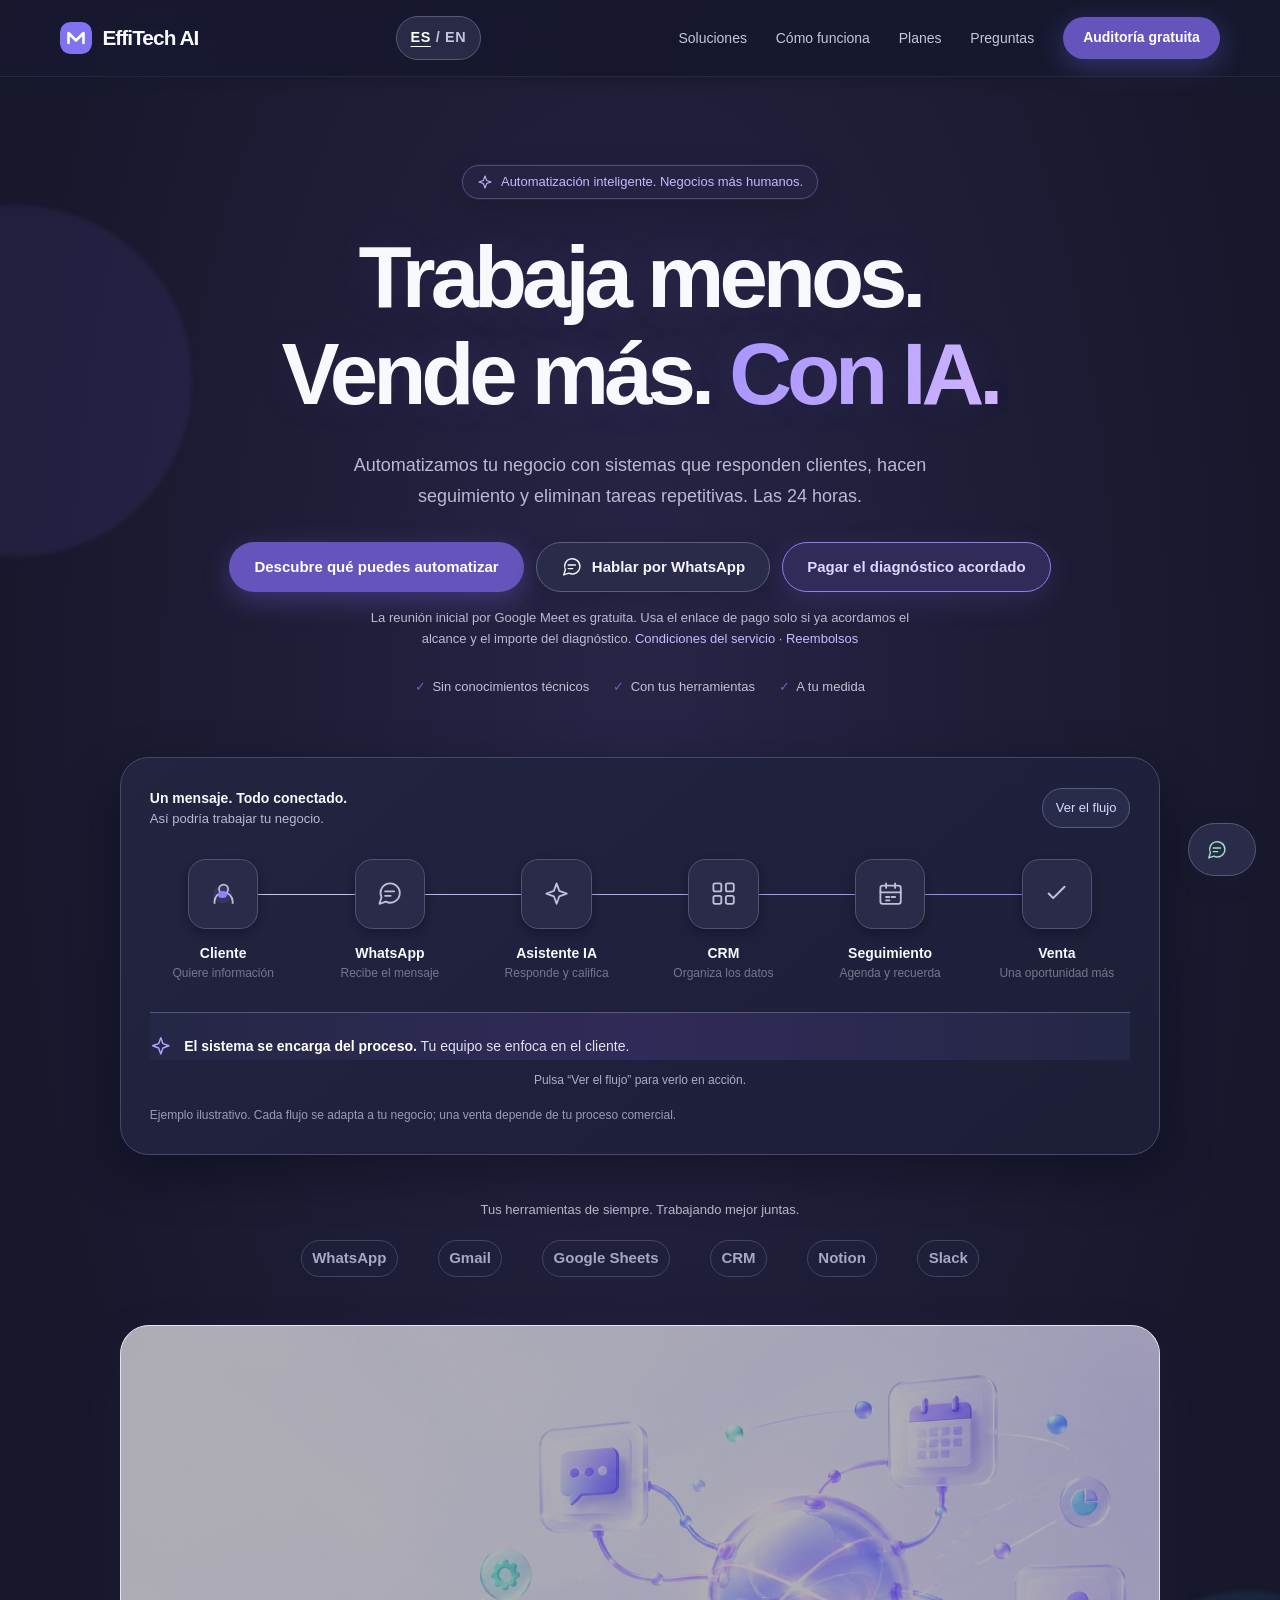
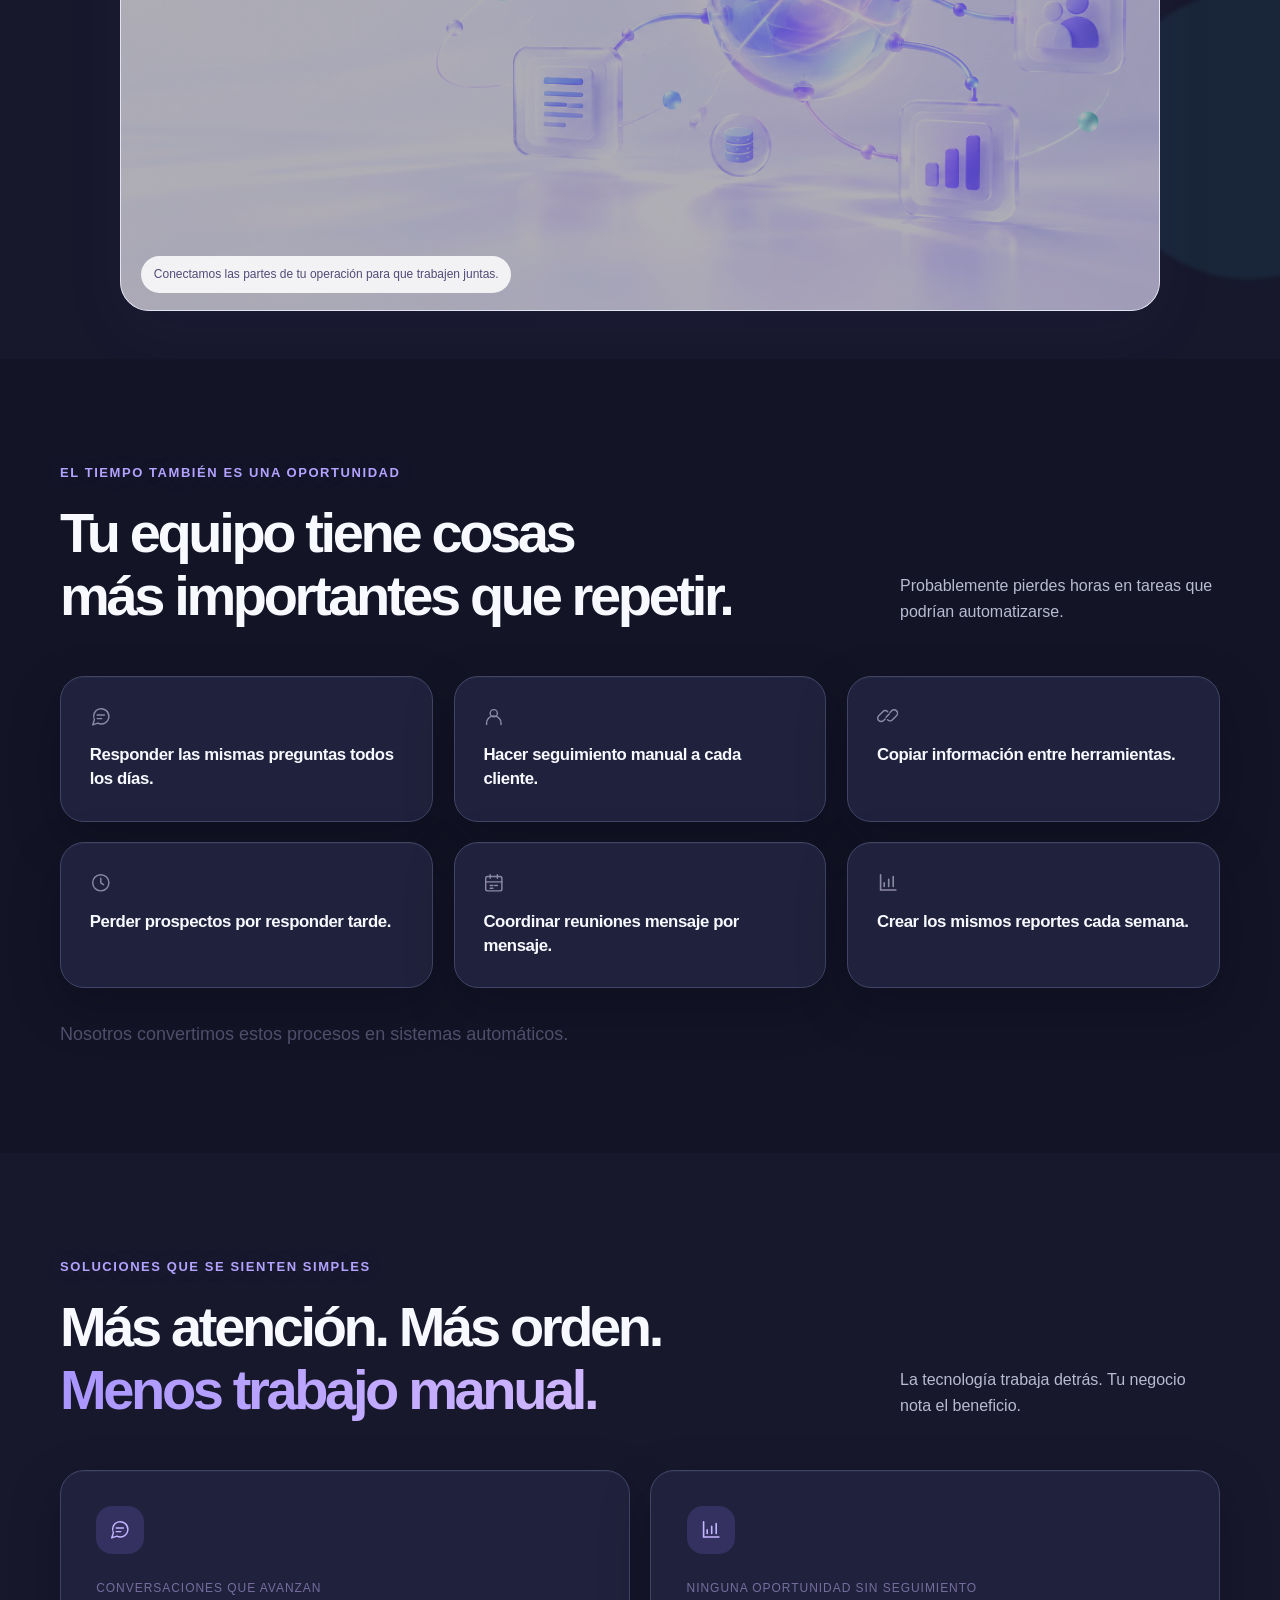
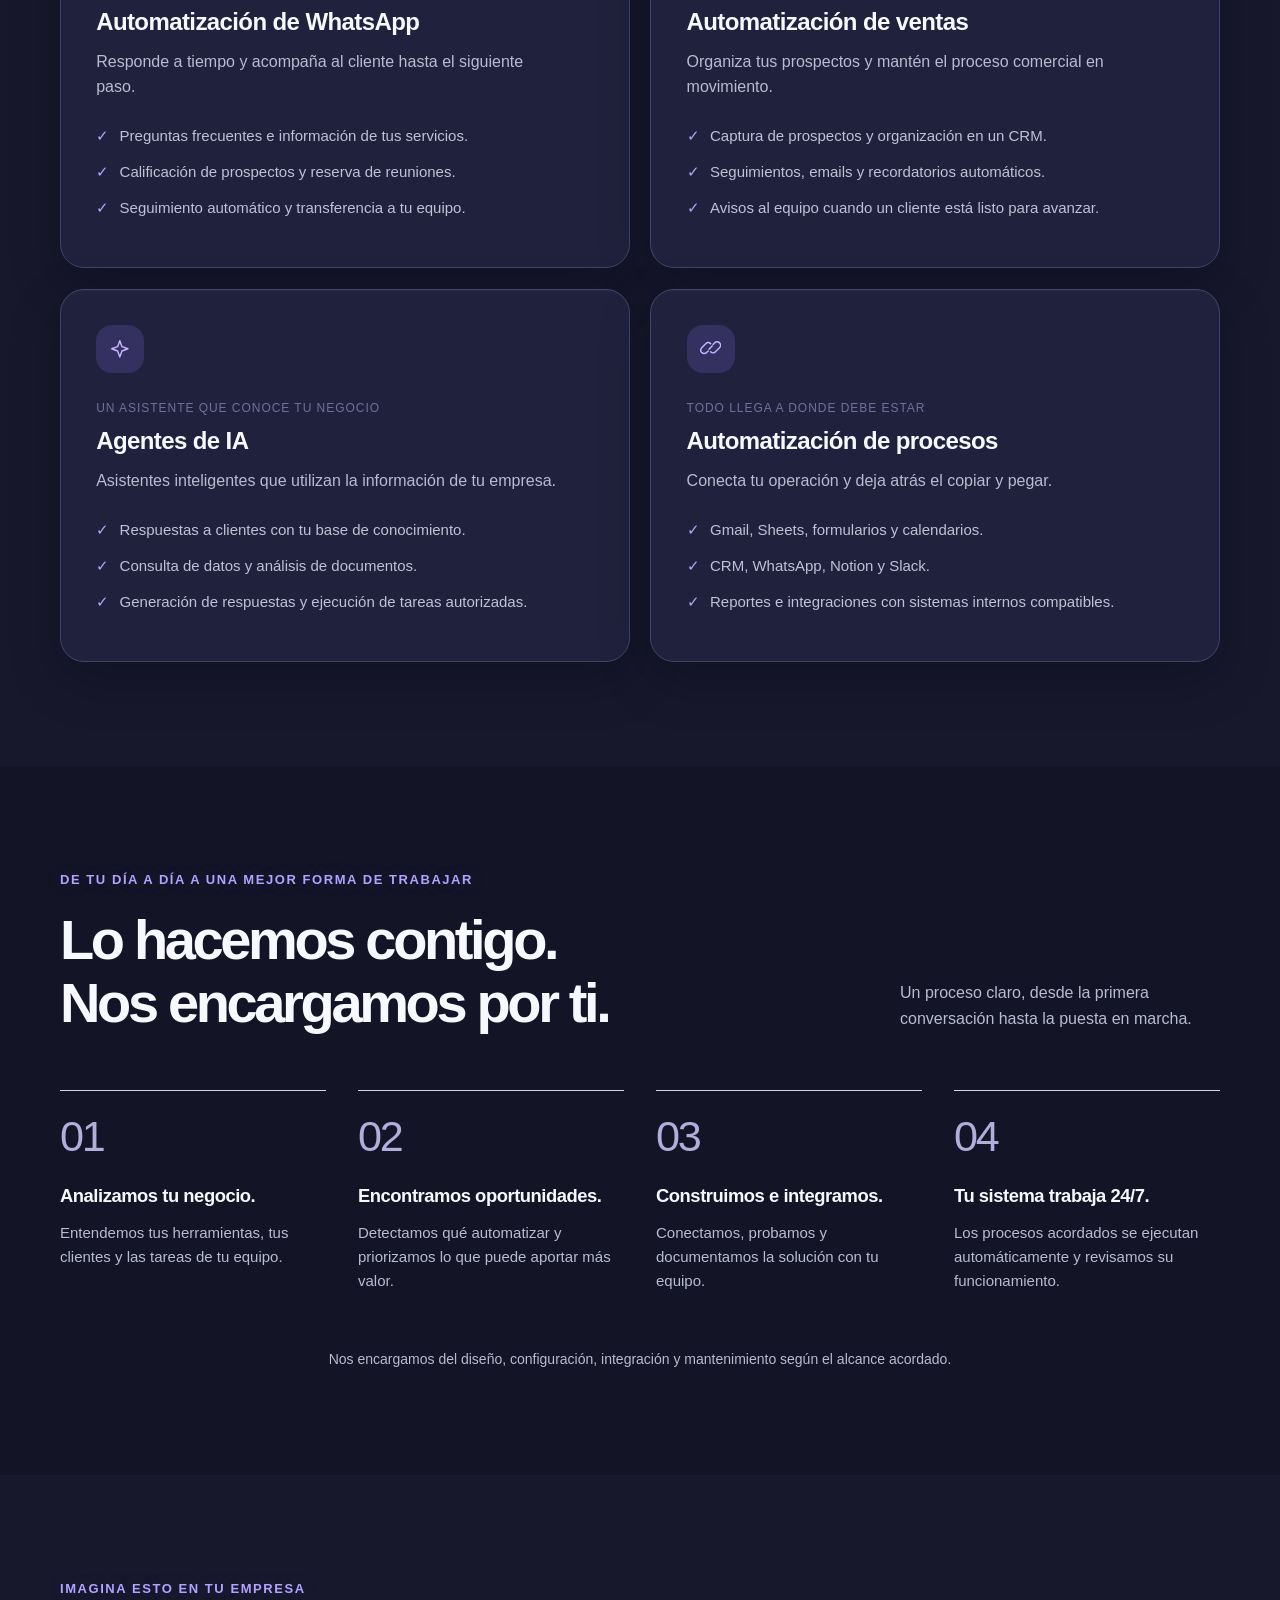
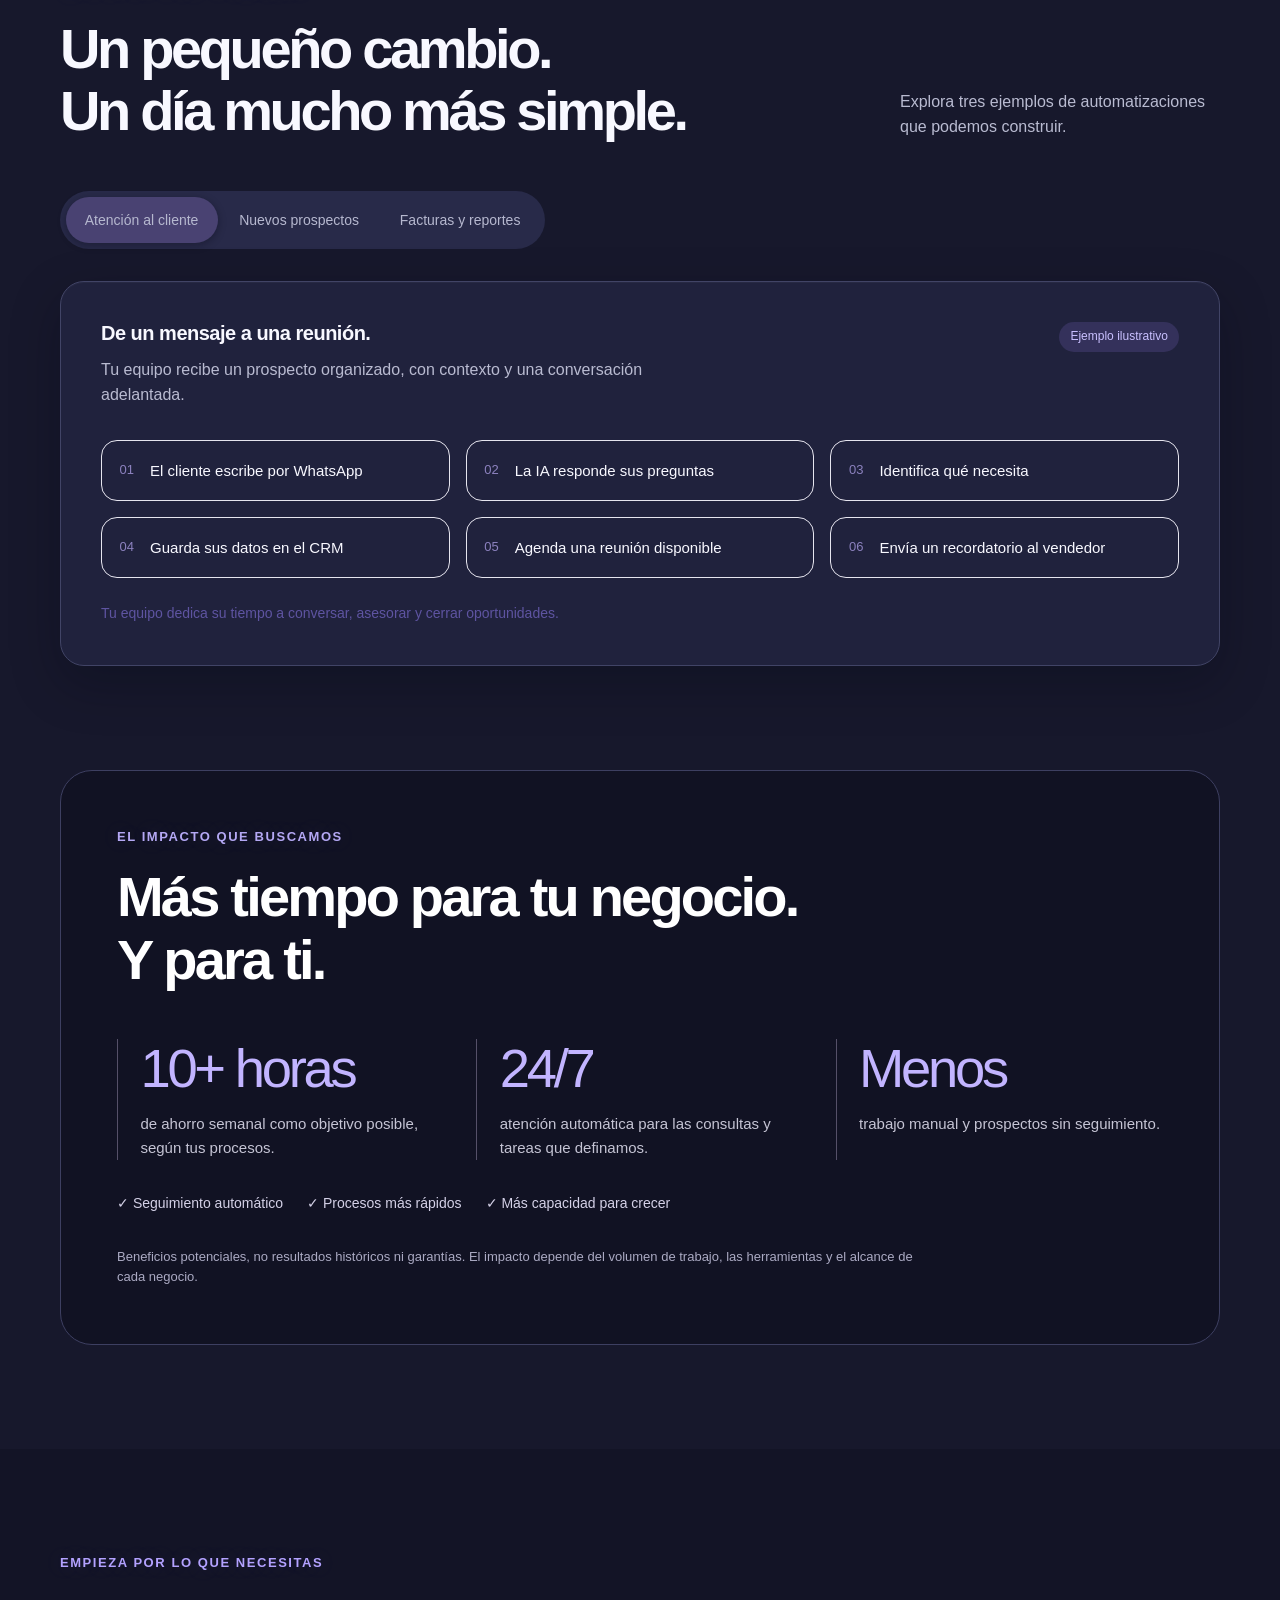
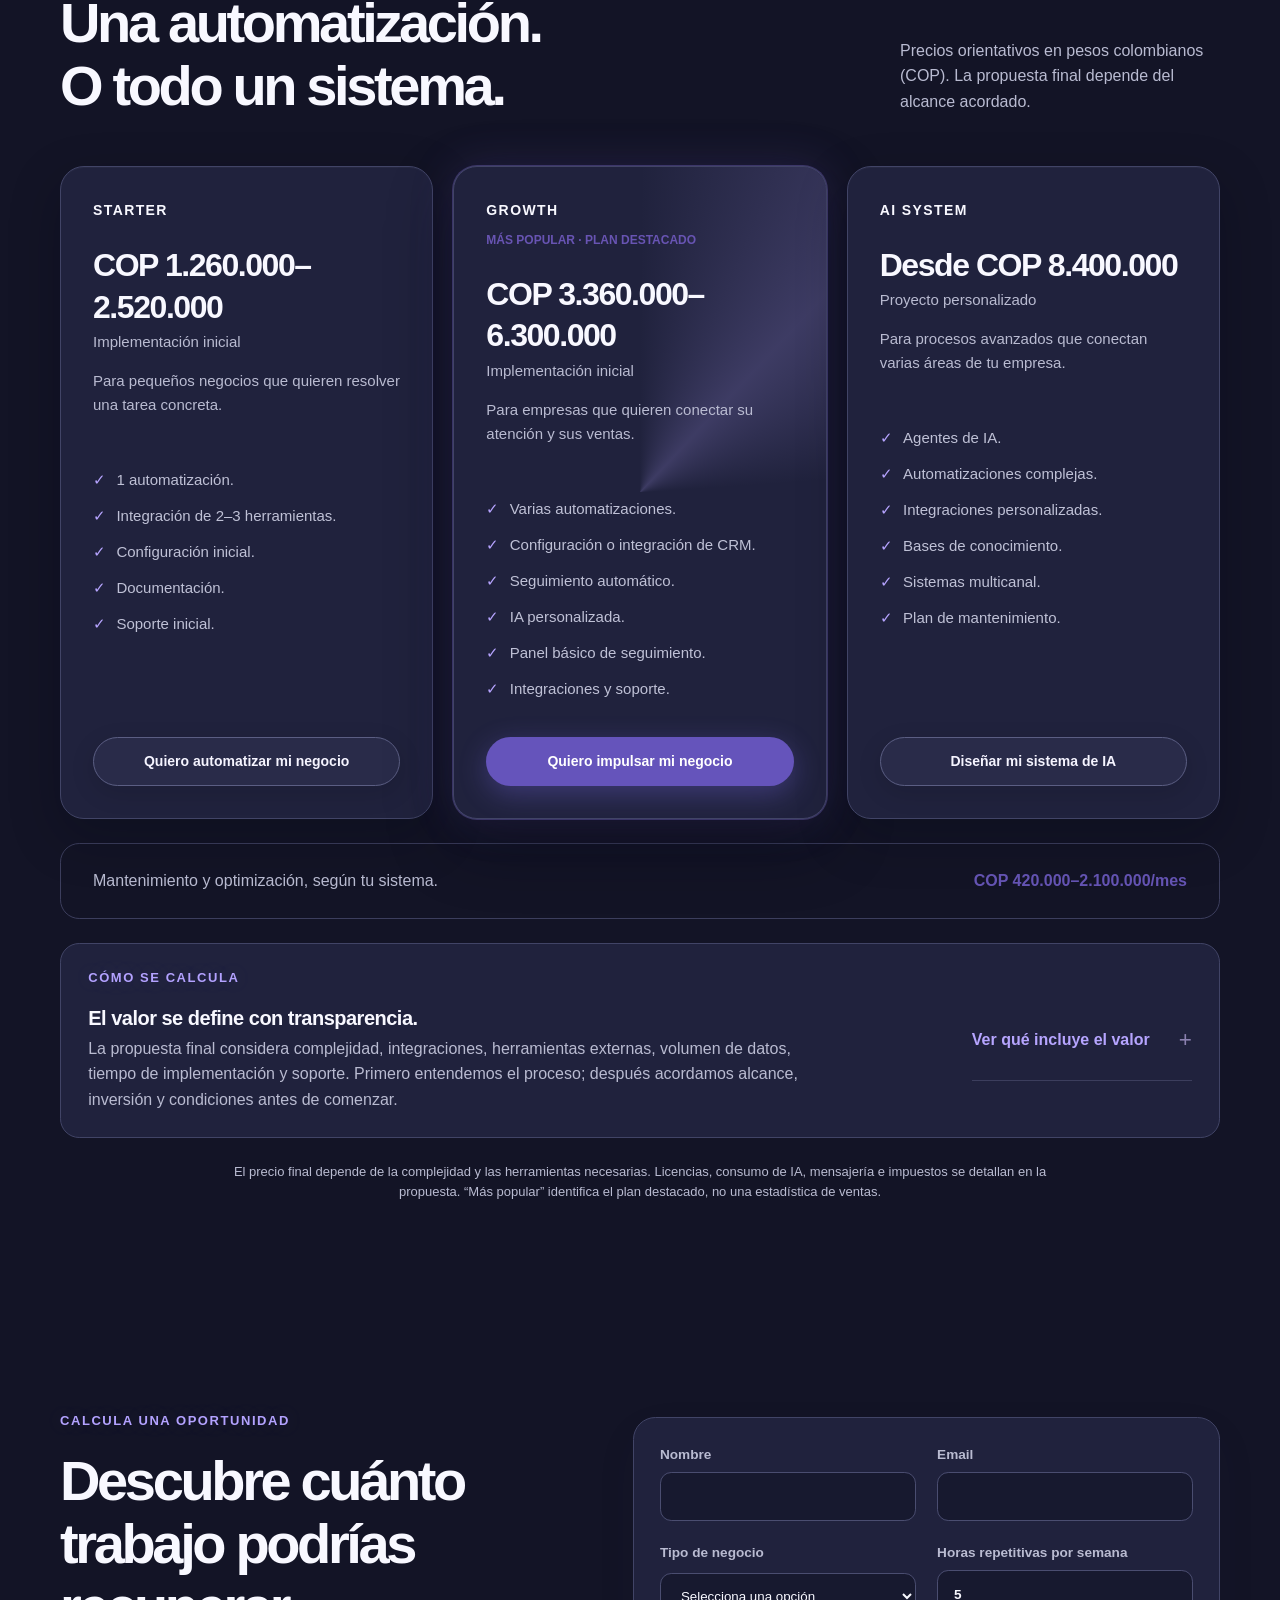
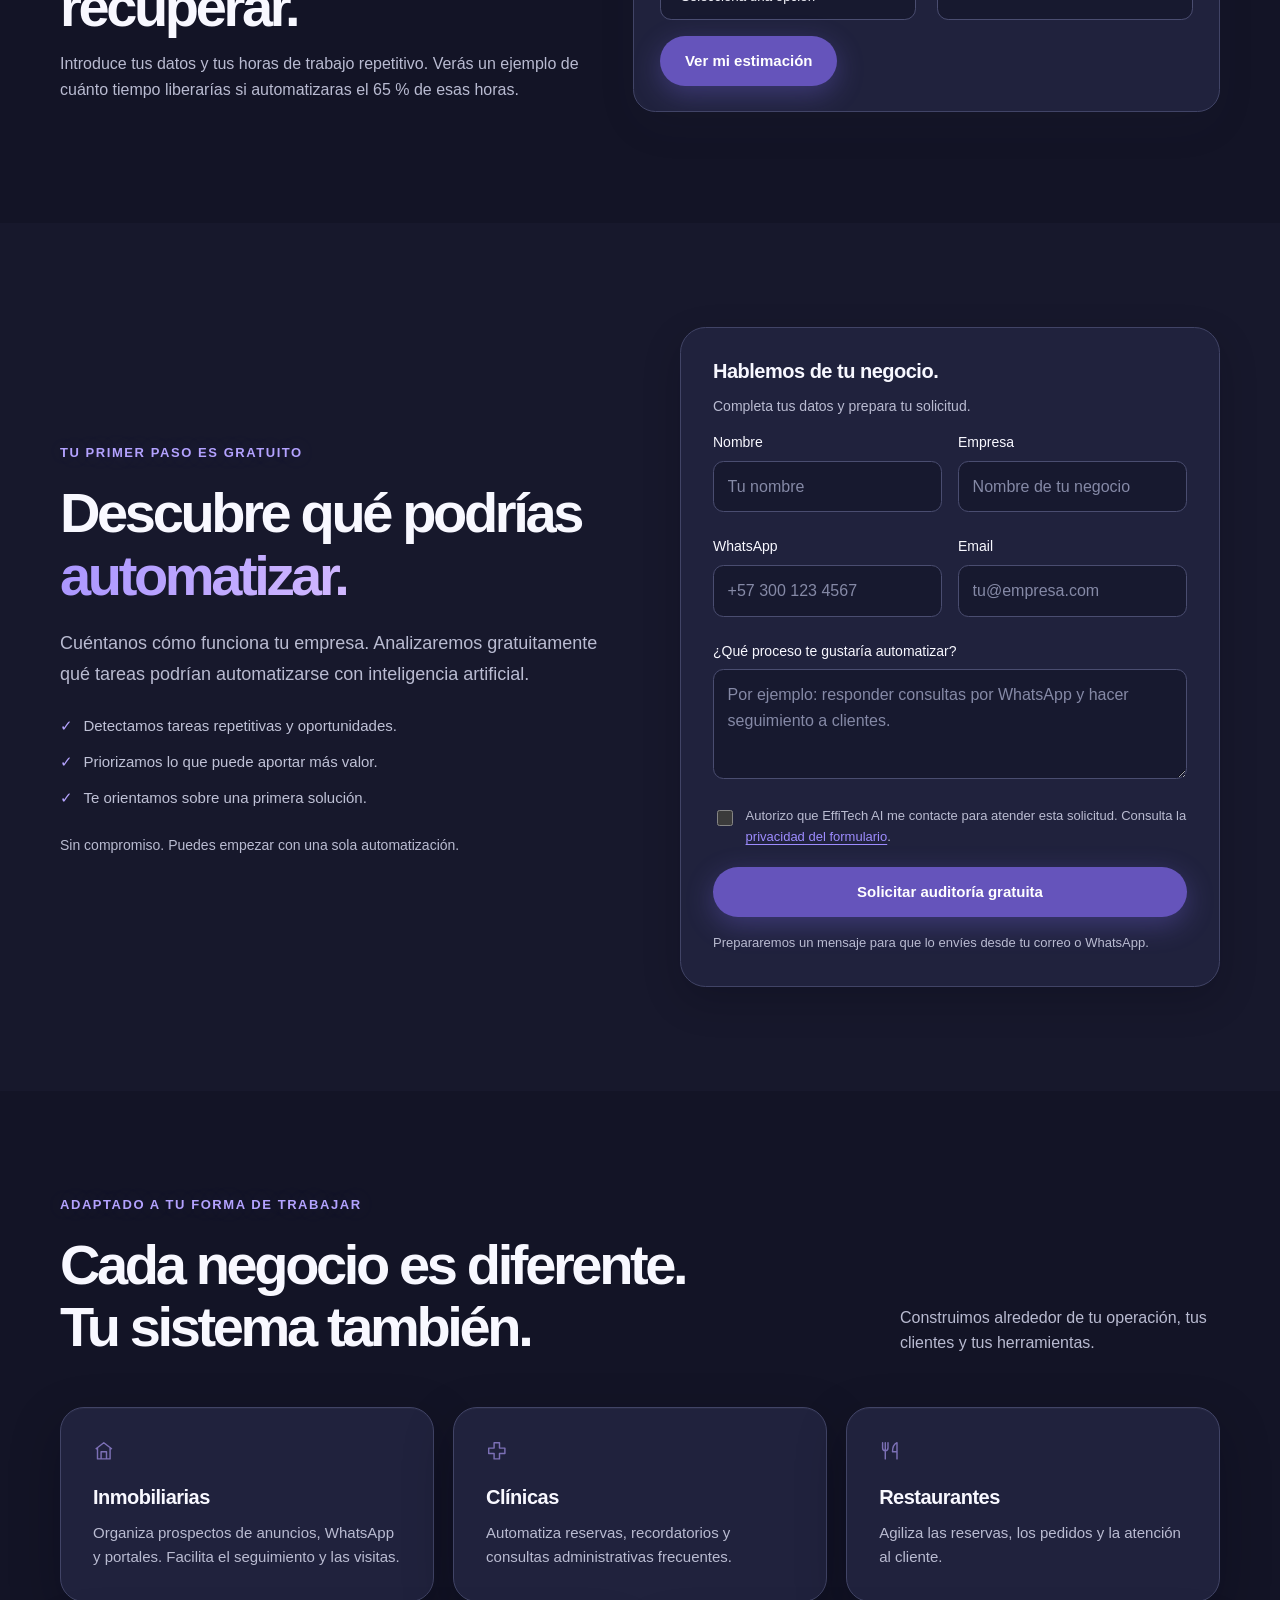
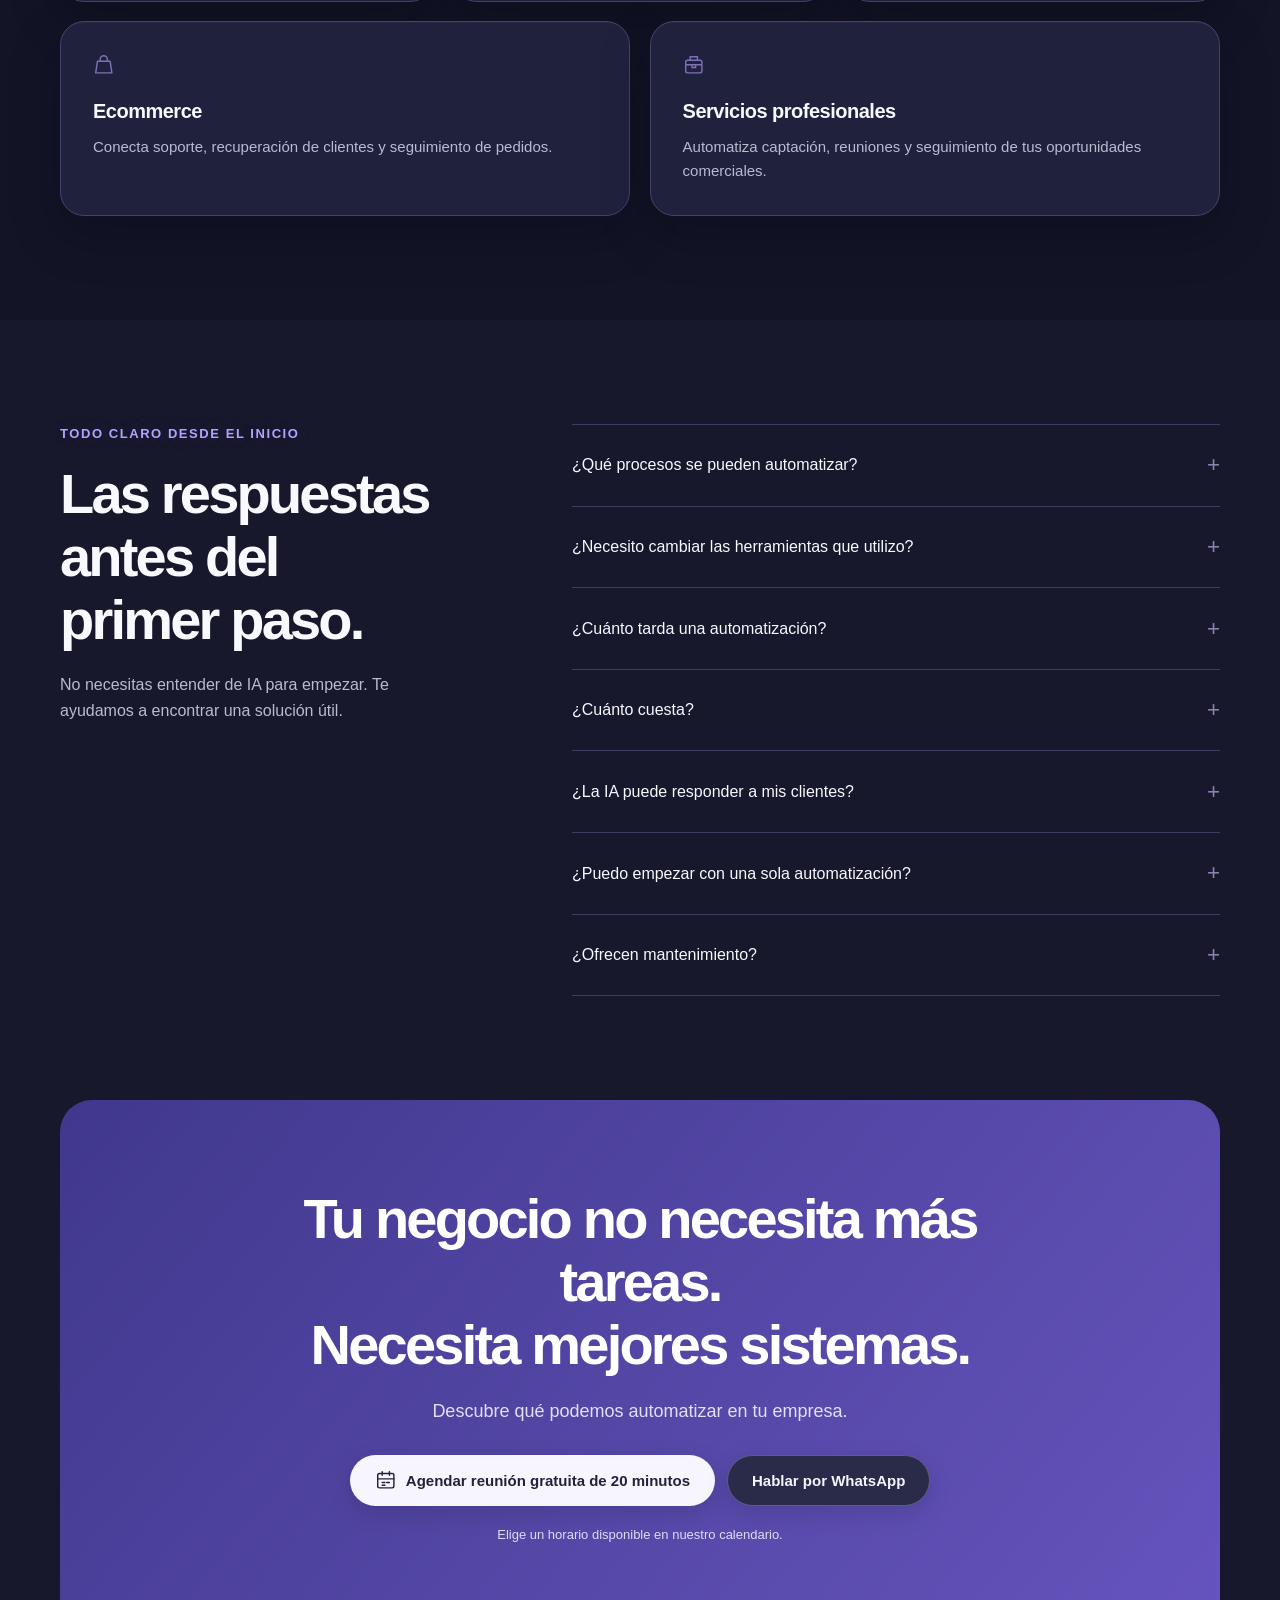
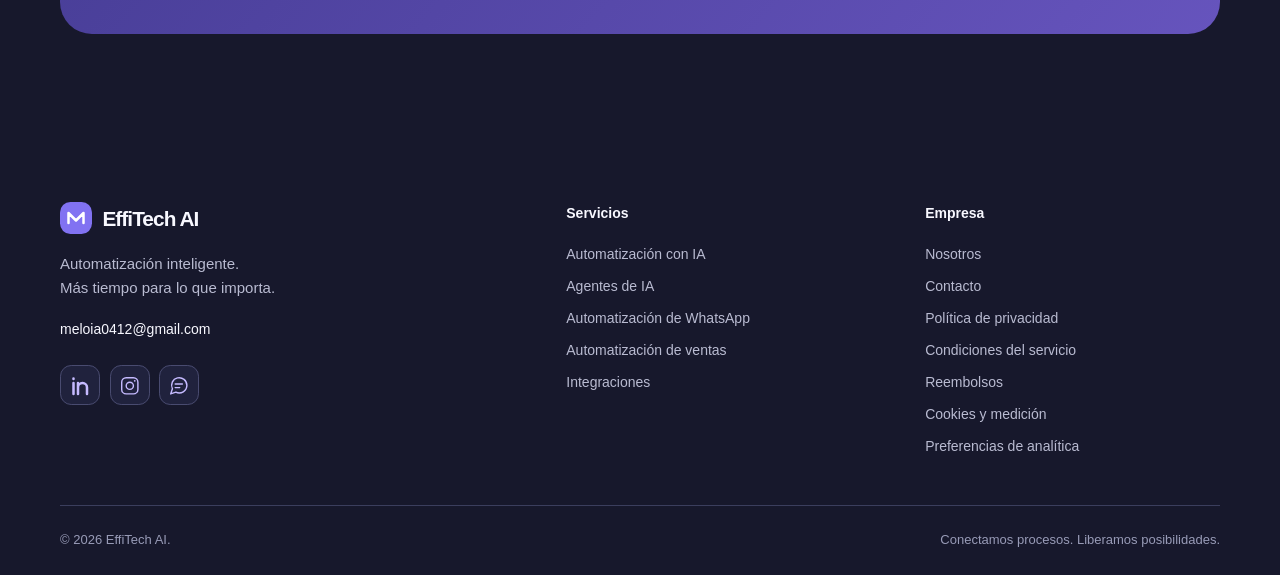
==== commit ca953dec: "Corregir los hallazgos de formularios, pagos y experiencia bilingüe" ====
--- a/index.html
+++ b/index.html
@@ -10,18 +10,19 @@
   <meta property="og:locale" content="es_CO">
   <meta property="og:title" content="EffiTech AI — Tu negocio, en su mejor versión.">
   <meta property="og:description" content="Menos tareas manuales. Más tiempo para crecer. Descubre qué puedes automatizar con una auditoría gratuita.">
-  <meta property="og:url" content="https://meloia.foamy-raven-7353.chatgpt.site/">
-  <link rel="canonical" href="https://meloia.foamy-raven-7353.chatgpt.site/">
-  <link rel="alternate" hreflang="es" href="https://meloia.foamy-raven-7353.chatgpt.site/">
-  <link rel="alternate" hreflang="en" href="https://meloia.foamy-raven-7353.chatgpt.site/?lang=en">
-  <link rel="alternate" hreflang="x-default" href="https://meloia.foamy-raven-7353.chatgpt.site/">
+  <meta property="og:url" content="https://effitechai.pages.dev/">
+  <link rel="canonical" href="https://effitechai.pages.dev/">
+  <link rel="alternate" hreflang="es" href="https://effitechai.pages.dev/?lang=es">
+  <link rel="alternate" hreflang="en" href="https://effitechai.pages.dev/?lang=en">
+  <link rel="alternate" hreflang="x-default" href="https://effitechai.pages.dev/">
   <link rel="manifest" href="site.webmanifest">
   <link rel="icon" href="favicon.svg" type="image/svg+xml">
   <link rel="stylesheet" href="styles.css">
   <link rel="stylesheet" href="theme-overrides.css">
   <script src="config.js" defer></script>
+  <script src="idiomas.js" defer></script>
   <script src="app.js" defer></script>
-  <script type="application/ld+json">{"@context":"https://schema.org","@type":"ProfessionalService","name":"EffiTech AI","description":"Automatización inteligente para atención, ventas y procesos empresariales.","email":"meloia0412@gmail.com","telephone":"+573176867192","areaServed":"CO","address":{"@type":"PostalAddress","addressLocality":"Medellín","addressCountry":"CO"},"url":"https://meloia.foamy-raven-7353.chatgpt.site/","sameAs":[]}</script>
+  <script type="application/ld+json">{"@context":"https://schema.org","@type":"ProfessionalService","name":"EffiTech AI","description":"Automatización inteligente para atención, ventas y procesos empresariales.","email":"meloia0412@gmail.com","telephone":"+573176867192","areaServed":"CO","address":{"@type":"PostalAddress","addressLocality":"Medellín","addressCountry":"CO"},"url":"https://effitechai.pages.dev/","sameAs":[]}</script>
 </head>
 <body>
   <svg xmlns="http://www.w3.org/2000/svg" style="display:none" aria-hidden="true">
@@ -48,11 +49,11 @@
   <header class="header">
     <nav class="container nav" aria-label="Navegación principal">
       <a class="brand" href="#" aria-label="EffiTech AI, inicio"><span class="brand-mark"><svg aria-hidden="true"><use href="#i-mark"/></svg></span>EffiTech AI</a>
+      <button class="language-toggle" type="button" aria-label="Switch to English"><span lang="es">ES</span><span aria-hidden="true">/</span><span lang="en">EN</span></button>
       <button class="menu-toggle" type="button" aria-expanded="false" aria-controls="nav-links" aria-label="Abrir menú"><svg class="icon" aria-hidden="true"><use href="#i-menu"/></svg></button>
       <div class="nav-links" id="nav-links">
-        <a href="#servicios" data-i18n="navSolutions">Soluciones</a><a href="#como-funciona" data-i18n="navProcess">Cómo funciona</a><a href="#planes" data-i18n="navPlans">Planes</a><a href="#preguntas" data-i18n="navFaq">Preguntas</a>
-        <button class="language-toggle" type="button" aria-label="Cambiar idioma"><span class="lang-active">ES</span><span aria-hidden="true">/</span><span>EN</span></button>
-        <a class="btn btn-primary" href="#auditoria" data-track="nav_audit" data-i18n="navCta">Auditoría gratuita</a>
+        <a href="#servicios">Soluciones</a><a href="#como-funciona">Cómo funciona</a><a href="#planes">Planes</a><a href="#preguntas">Preguntas</a>
+        <a class="btn btn-primary" href="#auditoria" data-track="nav_audit">Auditoría gratuita</a>
       </div>
     </nav>
   </header>
@@ -65,9 +66,9 @@
         <div class="actions">
           <a href="#auditoria" class="btn btn-primary" data-track="hero_audit">Descubre qué puedes automatizar</a>
           <a href="https://wa.me/573176867192?text=Hola%20EffiTech%20AI%2C%20quiero%20automatizar%20mi%20negocio." class="btn btn-secondary" data-whatsapp target="_blank" rel="noopener noreferrer"><svg class="icon" aria-hidden="true"><use href="#i-chat"/></svg>Hablar por WhatsApp</a>
-          <a href="https://checkout.bold.co/payment/LNK_YGA5KAPW7Z" class="btn btn-secondary btn-payment" data-payment="diagnostic" data-track="hero_payment" target="_blank" rel="noopener noreferrer" data-i18n="payDiagnostic">Pagar diagnóstico</a>
-        </div>
-        <p class="hero-note">Analizamos tu negocio y encontramos oportunidades de automatización sin compromiso.</p>
+          <a href="https://checkout.bold.co/payment/LNK_YGA5KAPW7Z" class="btn btn-secondary btn-payment" data-payment="diagnostic" data-track="hero_payment" target="_blank" rel="noopener noreferrer">Pagar el diagnóstico acordado</a>
+        </div>
+        <p class="hero-note">La reunión inicial por Google Meet es gratuita. Usa el enlace de pago solo si ya acordamos el alcance y el importe del diagnóstico. <a data-policy href="terminos.html">Condiciones del servicio</a> · <a data-policy href="reembolsos.html">Reembolsos</a></p>
         <div class="hero-checks"><span>Sin conocimientos técnicos</span><span>Con tus herramientas</span><span>A tu medida</span></div>
         <div class="flow-stage" aria-label="Demostración de un flujo de automatización">
           <div class="flow-toolbar"><div>Un mensaje. Todo conectado.<small>Así podría trabajar tu negocio.</small></div><button class="flow-control" id="flow-control" type="button" aria-pressed="false">Ver el flujo</button></div>
@@ -82,7 +83,7 @@
           <div class="flow-result"><svg class="icon" aria-hidden="true"><use href="#i-spark"/></svg><span id="flow-result"><strong>El sistema se encarga del proceso.</strong> Tu equipo se enfoca en el cliente.</span></div><p class="flow-status" id="flow-status" aria-live="polite">Pulsa “Ver el flujo” para verlo en acción.</p>
           <p class="flow-footnote">Ejemplo ilustrativo. Cada flujo se adapta a tu negocio; una venta depende de tu proceso comercial.</p>
         </div>
-        <div class="integrations"><p data-i18n="integrationsLead">Tus herramientas de siempre. Trabajando mejor juntas.</p><div class="tools"><span>WhatsApp</span><span>Gmail</span><span>Google Sheets</span><span>CRM</span><span>Notion</span><span>Slack</span></div></div>
+        <div class="integrations"><p>Tus herramientas de siempre. Trabajando mejor juntas.</p><div class="tools"><span>WhatsApp</span><span>Gmail</span><span>Google Sheets</span><span>CRM</span><span>Notion</span><span>Slack</span></div></div>
         <figure class="automation-visual reveal" data-parallax><img src="automation-visual.png" alt="Conexiones visuales entre conversaciones, calendario, CRM y resultados" loading="lazy"><figcaption>Conectamos las partes de tu operación para que trabajen juntas.</figcaption></figure>
       </div>
     </section>
@@ -133,32 +134,37 @@
       </div>
     </section>
     <section class="section" id="resultados" style="padding-top:0">
-      <div class="container"><div class="results reveal"><span class="eyebrow">El impacto que buscamos</span><h2>Más tiempo para tu negocio.<br>Y para ti.</h2><div class="metrics"><div class="metric"><strong data-count="10" data-suffix="+ horas">0</strong><p>de ahorro semanal como objetivo posible, según tus procesos.</p></div><div class="metric"><strong data-count="24" data-suffix="/7">0</strong><p>atención automática para las consultas y tareas que definamos.</p></div><div class="metric"><strong>Menos</strong><p>trabajo manual y prospectos sin seguimiento.</p></div></div><div class="benefits"><span>✓ Seguimiento automático</span><span>✓ Procesos más rápidos</span><span>✓ Más capacidad para crecer</span></div><p class="results-note">Beneficios potenciales, no resultados históricos ni garantías. El impacto depende del volumen de trabajo, las herramientas y el alcance de cada negocio.</p></div></div>
+      <div class="container"><div class="results reveal"><span class="eyebrow">El impacto que buscamos</span><h2>Más tiempo para tu negocio.<br>Y para ti.</h2><div class="metrics"><div class="metric"><strong data-count="10" data-suffix="+ horas">10+ horas</strong><p>de ahorro semanal como objetivo posible, según tus procesos.</p></div><div class="metric"><strong data-count="24" data-suffix="/7">24/7</strong><p>atención automática para las consultas y tareas que definamos.</p></div><div class="metric"><strong>Menos</strong><p>trabajo manual y prospectos sin seguimiento.</p></div></div><div class="benefits"><span>✓ Seguimiento automático</span><span>✓ Procesos más rápidos</span><span>✓ Más capacidad para crecer</span></div><p class="results-note">Beneficios potenciales, no resultados históricos ni garantías. El impacto depende del volumen de trabajo, las herramientas y el alcance de cada negocio.</p></div></div>
     </section>
     <section class="section soft" id="planes">
       <div class="container">
-        <div class="section-heading reveal"><div><span class="eyebrow">Empieza por lo que necesitas</span><h2>Una automatización.<br>O todo un sistema.</h2></div><p>Inversión orientativa en USD. Definimos la propuesta después de conocer tu negocio.</p></div>
+        <div class="section-heading reveal"><div><span class="eyebrow">Empieza por lo que necesitas</span><h2>Una automatización.<br>O todo un sistema.</h2></div><p>Precios orientativos en pesos colombianos (COP). La propuesta final depende del alcance acordado.</p></div>
         <div class="grid-3 plans">
-          <article class="card plan reveal"><span class="plan-name">Starter</span><div class="price"><small>Desde</small><br>US$300–600</div><p class="small">Implementación inicial</p><p>Para pequeños negocios que quieren resolver una tarea concreta.</p><ul class="checklist"><li>1 automatización.</li><li>Integración de 2–3 herramientas.</li><li>Configuración inicial.</li><li>Documentación.</li><li>Soporte inicial.</li></ul><a class="btn btn-secondary" href="#auditoria" data-plan="Starter">Quiero automatizar mi negocio</a></article>
-          <article class="card plan featured reveal"><span class="plan-name">Growth</span><span class="plan-tag">MÁS POPULAR · PLAN DESTACADO</span><div class="price"><small>Desde</small><br>US$800–1.500</div><p class="small">Implementación inicial</p><p>Para empresas que quieren conectar su atención y sus ventas.</p><ul class="checklist"><li>Varias automatizaciones.</li><li>Configuración o integración de CRM.</li><li>Seguimiento automático.</li><li>IA personalizada.</li><li>Panel básico de seguimiento.</li><li>Integraciones y soporte.</li></ul><a class="btn btn-primary" href="#auditoria" data-plan="Growth">Quiero impulsar mi negocio</a></article>
-          <article class="card plan reveal"><span class="plan-name">AI System</span><div class="price"><small>Desde</small><br>US$2.000+</div><p class="small">Proyecto personalizado</p><p>Para procesos avanzados que conectan varias áreas de tu empresa.</p><ul class="checklist"><li>Agentes de IA.</li><li>Automatizaciones complejas.</li><li>Integraciones personalizadas.</li><li>Bases de conocimiento.</li><li>Sistemas multicanal.</li><li>Plan de mantenimiento.</li></ul><a class="btn btn-secondary" href="#auditoria" data-plan="AI System">Diseñar mi sistema de IA</a></article>
-        </div>
-        <div class="maintenance"><p>Mantenimiento y optimización, según tu sistema.</p><strong class="maintenance-price">Desde US$100–500/mes</strong></div>
+          <article class="card plan reveal"><span class="plan-name">Starter</span><div class="price"><span class="price-value" data-price="starter">Solicita una propuesta</span></div><p class="small">Implementación inicial</p><p>Para pequeños negocios que quieren resolver una tarea concreta.</p><ul class="checklist"><li>1 automatización.</li><li>Integración de 2–3 herramientas.</li><li>Configuración inicial.</li><li>Documentación.</li><li>Soporte inicial.</li></ul><a class="btn btn-secondary" href="#auditoria" data-plan="Starter">Quiero automatizar mi negocio</a></article>
+          <article class="card plan featured reveal"><span class="plan-name">Growth</span><span class="plan-tag">MÁS POPULAR · PLAN DESTACADO</span><div class="price"><span class="price-value" data-price="growth">Solicita una propuesta</span></div><p class="small">Implementación inicial</p><p>Para empresas que quieren conectar su atención y sus ventas.</p><ul class="checklist"><li>Varias automatizaciones.</li><li>Configuración o integración de CRM.</li><li>Seguimiento automático.</li><li>IA personalizada.</li><li>Panel básico de seguimiento.</li><li>Integraciones y soporte.</li></ul><a class="btn btn-primary" href="#auditoria" data-plan="Growth">Quiero impulsar mi negocio</a></article>
+          <article class="card plan reveal"><span class="plan-name">AI System</span><div class="price"><span class="price-value" data-price="ai">Solicita una propuesta</span></div><p class="small">Proyecto personalizado</p><p>Para procesos avanzados que conectan varias áreas de tu empresa.</p><ul class="checklist"><li>Agentes de IA.</li><li>Automatizaciones complejas.</li><li>Integraciones personalizadas.</li><li>Bases de conocimiento.</li><li>Sistemas multicanal.</li><li>Plan de mantenimiento.</li></ul><a class="btn btn-secondary" href="#auditoria" data-plan="AI System">Diseñar mi sistema de IA</a></article>
+        </div>
+        <div class="maintenance"><p>Mantenimiento y optimización, según tu sistema.</p><strong class="maintenance-price" data-price="maintenance">Según el sistema</strong></div>
         <div class="pricing-explainer"><div><span class="eyebrow">Cómo se calcula</span><h3>El valor se define con transparencia.</h3><p>La propuesta final considera complejidad, integraciones, herramientas externas, volumen de datos, tiempo de implementación y soporte. Primero entendemos el proceso; después acordamos alcance, inversión y condiciones antes de comenzar.</p></div><details class="pricing-details"><summary>Ver qué incluye el valor</summary><ul class="checklist"><li>Complejidad y número de procesos.</li><li>Integraciones con tus herramientas.</li><li>Costos de terceros.</li><li>Volumen de datos y usuarios.</li><li>Implementación, pruebas y documentación.</li><li>Mantenimiento y soporte posterior.</li></ul></details></div>
         <p class="pricing-note">El precio final depende de la complejidad y las herramientas necesarias. Licencias, consumo de IA, mensajería e impuestos se detallan en la propuesta. “Más popular” identifica el plan destacado, no una estadística de ventas.</p>
       </div>
     </section>
     <section class="section soft" id="calculadora">
       <div class="container calculator reveal">
-        <div><span class="eyebrow" data-i18n="calculatorEyebrow">Calcula una oportunidad</span><h2 data-i18n="calculatorTitle">Descubre cuánto trabajo podrías recuperar.</h2><p data-i18n="calculatorLead">Primero cuéntanos quién eres. Después te mostraremos una estimación orientativa y las automatizaciones que podrían tener más sentido.</p></div>
-        <form id="calculator-form" class="calculator-form"><div class="grid-2"><label>Nombre<input name="name" required autocomplete="name"></label><label>Email<input name="email" type="email" required autocomplete="email"></label><label>Tipo de negocio<select name="industry" required><option value="">Selecciona una opción</option><option>Servicios profesionales</option><option>Comercio</option><option>Salud</option><option>Inmobiliaria</option><option>Educación</option><option>Otro</option></select></label><label>Horas repetitivas por semana<input name="hours" type="number" min="1" max="80" value="5" required></label></div><button class="btn btn-primary" type="submit" data-i18n="calculatorButton">Ver mi estimación</button></form>
-        <div class="calculator-result" id="calculator-result" hidden><div><span class="eyebrow">Estimación orientativa</span><h3 id="calculator-result-title"></h3><p id="calculator-result-copy"></p></div><a class="btn btn-secondary" href="#auditoria" data-i18n="calculatorCta">Solicitar auditoría</a></div>
+        <div><span class="eyebrow">Calcula una oportunidad</span><h2>Descubre cuánto trabajo podrías recuperar.</h2><p>Introduce tus datos y tus horas de trabajo repetitivo. Verás un ejemplo de cuánto tiempo liberarías si automatizaras el 65 % de esas horas.</p></div>
+        <form id="calculator-form" class="calculator-form" method="post">
+<p class="form-fallback">También puedes contactar con EffiTech AI por <a class="text-link" href="https://wa.me/573176867192">WhatsApp</a> o por <a class="text-link" href="mailto:meloia0412@gmail.com">correo electrónico</a>.</p>
+<fieldset class="form-fields" disabled hidden><div class="grid-2"><label>Nombre<input name="name" required autocomplete="name"></label><label>Email<input name="email" type="email" required autocomplete="email"></label><label>Tipo de negocio<select name="industry" required><option value="">Selecciona una opción</option><option value="Servicios profesionales">Servicios profesionales</option><option value="Comercio">Comercio</option><option value="Salud">Salud</option><option value="Inmobiliaria">Inmobiliaria</option><option value="Educación">Educación</option><option value="Otro">Otro</option></select></label><label>Horas repetitivas por semana<input name="hours" type="number" min="1" max="80" value="5" required></label></div><button class="btn btn-primary" type="submit">Ver mi estimación</button></fieldset>
+</form>
+        <div class="calculator-result" id="calculator-result" hidden><div><span class="eyebrow">Estimación orientativa</span><h3 id="calculator-result-title"></h3><p id="calculator-result-copy"></p></div><a class="btn btn-secondary" href="#auditoria">Solicitar auditoría</a></div>
       </div>
     </section>
     <section class="section" id="auditoria">
       <div class="container audit-layout">
         <div class="audit-copy reveal"><span class="eyebrow">Tu primer paso es gratuito</span><h2>Descubre qué podrías <span class="gradient-text">automatizar.</span></h2><p class="lead">Cuéntanos cómo funciona tu empresa. Analizaremos gratuitamente qué tareas podrían automatizarse con inteligencia artificial.</p><ul class="checklist"><li>Detectamos tareas repetitivas y oportunidades.</li><li>Priorizamos lo que puede aportar más valor.</li><li>Te orientamos sobre una primera solución.</li></ul><p class="small">Sin compromiso. Puedes empezar con una sola automatización.</p></div>
-        <form class="audit-form" id="audit-form">
+        <form class="audit-form" id="audit-form" method="post">
+<p class="form-fallback">También puedes contactar con EffiTech AI por <a class="text-link" href="https://wa.me/573176867192">WhatsApp</a> o por <a class="text-link" href="mailto:meloia0412@gmail.com">correo electrónico</a>.</p>
+<fieldset class="form-fields" disabled hidden>
           <h3>Hablemos de tu negocio.</h3><p class="small">Completa tus datos y prepara tu solicitud.</p>
           <div class="fields">
             <div class="field"><label for="name">Nombre</label><input id="name" name="name" autocomplete="name" placeholder="Tu nombre" required maxlength="100"><p class="field-error" id="name-error"></p></div>
@@ -172,7 +178,8 @@
           <button type="submit" class="btn btn-primary" id="submit-button">Solicitar auditoría gratuita</button>
           <p class="form-note" id="delivery-note">Prepararemos un mensaje para que lo envíes desde tu correo o WhatsApp.</p>
           <p class="form-status" id="form-status" role="status" aria-live="polite"></p>
-        </form>
+        </fieldset>
+</form>
       </div>
     </section>
     <section class="section soft" id="industrias">
@@ -189,22 +196,25 @@
         <details><summary>¿Qué procesos se pueden automatizar?</summary><p>Consultas frecuentes, seguimiento de prospectos, recordatorios, movimiento de datos y reportes. En el diagnóstico revisamos qué es viable y qué debe mantener supervisión humana.</p></details>
         <details><summary>¿Necesito cambiar las herramientas que utilizo?</summary><p>En muchos casos conectamos las que ya tienes. Primero revisamos si permiten integraciones y te explicamos las opciones antes de recomendar un cambio.</p></details>
         <details><summary>¿Cuánto tarda una automatización?</summary><p>Depende del alcance, las integraciones y la información disponible. Después del diagnóstico te entregamos un cronograma con construcción, pruebas y puesta en marcha.</p></details>
-        <details><summary>¿Cuánto cuesta?</summary><p>Los proyectos Starter tienen una referencia desde US$300–600. La propuesta define el valor de implementación, las herramientas y el mantenimiento según lo que necesites.</p></details>
+        <details><summary>¿Cuánto cuesta?</summary><p>Starter tiene un precio orientativo de <span data-price="starter">acuerdo con el alcance</span>. La propuesta define el valor de implementación, las herramientas y el mantenimiento según lo que necesites.</p></details>
         <details><summary>¿La IA puede responder a mis clientes?</summary><p>Sí, con información y reglas de tu empresa. Definimos qué puede responder y cuándo transferir a una persona. La IA puede cometer errores, por eso incluimos pruebas y límites acordes al uso.</p></details>
         <details><summary>¿Puedo empezar con una sola automatización?</summary><p>Sí. Podemos resolver primero una tarea concreta, medir el beneficio y ampliar el sistema cuando tenga sentido para tu negocio.</p></details>
         <details><summary>¿Ofrecen mantenimiento?</summary><p>Sí. Podemos revisar el funcionamiento, resolver incidencias y optimizar tus procesos. El alcance y la mensualidad se acuerdan en la propuesta.</p></details>
       </div></div>
     </section>
-    <section class="section" style="padding-top:0"><div class="container"><div class="final-cta reveal"><h2>Tu negocio no necesita más tareas.<br>Necesita mejores sistemas.</h2><p>Descubre qué podemos automatizar en tu empresa.</p><div class="actions"><a class="btn btn-white" href="https://wa.me/573176867192?text=Hola%20EffiTech%20AI%2C%20quiero%20coordinar%20un%20diagn%C3%B3stico%20gratuito." data-booking target="_blank" rel="noopener noreferrer"><svg class="icon" aria-hidden="true"><use href="#i-calendar"/></svg>Agendar diagnóstico gratuito</a><a class="btn btn-secondary" href="https://wa.me/573176867192" data-whatsapp target="_blank" rel="noopener noreferrer">Hablar por WhatsApp</a></div><small id="booking-note">Coordinamos el horario contigo por WhatsApp.</small></div></div></section>
+    <section class="section" style="padding-top:0"><div class="container"><div class="final-cta reveal"><h2>Tu negocio no necesita más tareas.<br>Necesita mejores sistemas.</h2><p>Descubre qué podemos automatizar en tu empresa.</p><div class="actions"><a class="btn btn-white" href="https://wa.me/573176867192?text=Hola%20EffiTech%20AI%2C%20quiero%20coordinar%20un%20diagn%C3%B3stico%20gratuito." data-booking target="_blank" rel="noopener noreferrer"><svg class="icon" aria-hidden="true"><use href="#i-calendar"/></svg>Agendar reunión gratuita de 20 minutos</a><a class="btn btn-secondary" href="https://wa.me/573176867192" data-whatsapp target="_blank" rel="noopener noreferrer">Hablar por WhatsApp</a></div><small id="booking-note">Coordinamos el horario contigo por WhatsApp.</small></div></div></section>
   </main>
-  <footer><div class="container"><div class="footer-grid"><div class="footer-brand"><a class="brand" href="#"><span class="brand-mark"><svg aria-hidden="true"><use href="#i-mark"/></svg></span>EffiTech AI</a><p>Automatización inteligente.<br>Más tiempo para lo que importa.</p><a class="small" href="mailto:meloia0412@gmail.com">meloia0412@gmail.com</a><div class="socials"><button type="button" data-social="linkedin" aria-label="LinkedIn de EffiTech AI"><svg class="icon" aria-hidden="true"><use href="#i-linkedin"/></svg></button><button type="button" data-social="instagram" aria-label="Instagram de EffiTech AI"><svg class="icon" aria-hidden="true"><use href="#i-instagram"/></svg></button><a href="https://wa.me/573176867192" data-whatsapp target="_blank" rel="noopener noreferrer" aria-label="WhatsApp de EffiTech AI"><svg class="icon" aria-hidden="true"><use href="#i-chat"/></svg></a></div></div><div><p class="footer-title">Servicios</p><div class="footer-links"><a href="#servicios">Automatización con IA</a><a href="#agentes">Agentes de IA</a><a href="#whatsapp">Automatización de WhatsApp</a><a href="#ventas">Automatización de ventas</a><a href="#integraciones">Integraciones</a></div></div><div><p class="footer-title">Empresa</p><div class="footer-links"><a href="#como-funciona">Nosotros</a><a href="#auditoria">Contacto</a><button type="button" data-dialog="privacy-dialog">Política de privacidad</button><button type="button" data-dialog="analytics-dialog">Preferencias de analítica</button></div></div></div><div class="footer-bottom"><span>© <span id="year">2026</span> EffiTech AI.</span><span>Conectamos procesos. Liberamos posibilidades.</span></div></div></footer>
+  <footer><div class="container"><div class="footer-grid"><div class="footer-brand"><a class="brand" href="#"><span class="brand-mark"><svg aria-hidden="true"><use href="#i-mark"/></svg></span>EffiTech AI</a><p>Automatización inteligente.<br>Más tiempo para lo que importa.</p><a class="small" href="mailto:meloia0412@gmail.com">meloia0412@gmail.com</a><div class="socials"><button type="button" data-social="linkedin" aria-label="LinkedIn de EffiTech AI"><svg class="icon" aria-hidden="true"><use href="#i-linkedin"/></svg></button><button type="button" data-social="instagram" aria-label="Instagram de EffiTech AI"><svg class="icon" aria-hidden="true"><use href="#i-instagram"/></svg></button><a href="https://wa.me/573176867192" data-whatsapp target="_blank" rel="noopener noreferrer" aria-label="WhatsApp de EffiTech AI"><svg class="icon" aria-hidden="true"><use href="#i-chat"/></svg></a></div></div><div><p class="footer-title">Servicios</p><div class="footer-links"><a href="#servicios">Automatización con IA</a><a href="#agentes">Agentes de IA</a><a href="#whatsapp">Automatización de WhatsApp</a><a href="#ventas">Automatización de ventas</a><a href="#integraciones">Integraciones</a></div></div><div><p class="footer-title">Empresa</p><div class="footer-links"><a href="#como-funciona">Nosotros</a><a href="#auditoria">Contacto</a><a data-policy href="privacidad.html">Política de privacidad</a><a data-policy href="terminos.html">Condiciones del servicio</a><a data-policy href="reembolsos.html">Reembolsos</a><a data-policy href="cookies.html">Cookies y medición</a><button type="button" data-dialog="analytics-dialog">Preferencias de analítica</button></div></div></div><div class="footer-bottom"><span>© <span id="year">2026</span> EffiTech AI.</span><span>Conectamos procesos. Liberamos posibilidades.</span></div></div></footer>
   <a class="floating-wa" href="https://wa.me/573176867192?text=Hola%20EffiTech%20AI%2C%20quiero%20saber%20m%C3%A1s." data-whatsapp target="_blank" rel="noopener noreferrer" aria-label="Contactar a EffiTech AI por WhatsApp"><svg class="icon" aria-hidden="true"><use href="#i-chat"/></svg><span>Hablemos</span></a>
   <dialog id="request-dialog" aria-labelledby="request-title"><div class="dialog-top"><h3 id="request-title">Tu solicitud está preparada.</h3><button class="dialog-close" type="button" data-close aria-label="Cerrar">×</button></div><p>Elige cómo enviarla a EffiTech AI. El mensaje todavía no se ha enviado; podrás revisarlo antes.</p><div class="request-preview" id="request-preview"></div><div class="dialog-actions"><a class="btn btn-primary" id="request-mail" href="mailto:meloia0412@gmail.com">Enviar desde mi correo</a><a class="btn btn-secondary" id="request-gmail" href="https://mail.google.com/" target="_blank" rel="noopener noreferrer">Abrir en Gmail</a><a class="btn btn-secondary" id="request-wa" href="https://wa.me/573176867192" target="_blank" rel="noopener noreferrer">Enviar por WhatsApp</a><button type="button" class="text-link" id="copy-request">Copiar solicitud</button></div><p class="small" id="copy-status" role="status" aria-live="polite"></p></dialog>
-  <dialog id="privacy-dialog" aria-labelledby="privacy-title"><div class="dialog-top"><h3 id="privacy-title">Privacidad del formulario</h3><button class="dialog-close" type="button" data-close aria-label="Cerrar">×</button></div><p>Los datos del formulario se utilizan para preparar tu solicitud de auditoría y permitir que EffiTech AI te contacte sobre ella.</p><p>En esta versión, la web no guarda la solicitud en una base de datos ni la envía automáticamente. Si eliges correo, Gmail o WhatsApp, tus datos se incluyen en el mensaje que tú decides enviar mediante ese servicio.</p><p>No incluyas contraseñas, documentos confidenciales ni información sensible. Puedes solicitar información sobre tus datos escribiendo a <a class="text-link" href="mailto:meloia0412@gmail.com">meloia0412@gmail.com</a>.</p><p class="small" id="privacy-analytics">La medición opcional está desactivada hasta configurar un proveedor y obtener tu consentimiento. Tus datos de contacto no se incluyen en los eventos de analítica.</p></dialog>
+  <dialog id="privacy-dialog" aria-labelledby="privacy-title"><div class="dialog-top"><h3 id="privacy-title">Privacidad del formulario</h3><button class="dialog-close" type="button" data-close aria-label="Cerrar">×</button></div><p>Los datos del formulario se utilizan para preparar tu solicitud de auditoría y permitir que EffiTech AI te contacte sobre ella.</p><p>En esta versión, la web no guarda la solicitud en una base de datos ni la envía automáticamente. Si eliges correo, Gmail o WhatsApp, tus datos se incluyen en el mensaje que tú decides enviar mediante ese servicio.</p><p>No incluyas contraseñas, documentos confidenciales ni información sensible. Puedes solicitar información sobre tus datos escribiendo a <a class="text-link" href="mailto:meloia0412@gmail.com">meloia0412@gmail.com</a>.</p><p><a data-policy class="text-link" href="privacidad.html">Leer la política de privacidad</a></p><p class="small" id="privacy-analytics">La medición opcional está desactivada hasta configurar un proveedor y obtener tu consentimiento. Tus datos de contacto no se incluyen en los eventos de analítica.</p></dialog>
   <dialog id="analytics-dialog" aria-labelledby="analytics-title"><div class="dialog-top"><h3 id="analytics-title">Medición opcional</h3><button class="dialog-close" type="button" data-close aria-label="Cerrar">×</button></div><p>Podemos medir qué botones y secciones resultan útiles cuando habilitemos la analítica. No incluimos tus datos del formulario en esos eventos.</p><p class="small">El formulario y WhatsApp funcionan sin esta medición. Puedes cambiar tu decisión aquí cuando quieras.</p><div class="dialog-actions"><button class="btn btn-primary" type="button" data-consent="yes">Permitir medición</button><button class="btn btn-secondary" type="button" data-consent="no">Continuar sin medición</button></div></dialog>
   <dialog id="social-dialog" aria-labelledby="social-title"><div class="dialog-top"><h3 id="social-title">Pronto estaremos aquí.</h3><button class="dialog-close" type="button" data-close aria-label="Cerrar">×</button></div><p>Estamos preparando nuestros perfiles sociales. Mientras tanto, puedes hablar directamente con EffiTech AI por WhatsApp.</p><a class="btn btn-primary" href="https://wa.me/573176867192" target="_blank" rel="noopener noreferrer">Hablar por WhatsApp</a></dialog>
   <noscript><p class="container">Puedes contactar a EffiTech AI por <a href="https://wa.me/573176867192">WhatsApp</a> o escribir a <a href="mailto:meloia0412@gmail.com">meloia0412@gmail.com</a>. Activa JavaScript para preparar la auditoría y explorar los ejemplos interactivos.</p></noscript>
-<dialog id="plan-intake-dialog" aria-labelledby="plan-intake-title"><div class="dialog-top"><div><span class="eyebrow">Siguiente paso</span><h3 id="plan-intake-title">Cuéntanos qué quieres construir.</h3></div><button class="dialog-close" type="button" data-close aria-label="Cerrar">×</button></div><p>Antes de definir el valor, necesitamos entender el alcance de tu proyecto.</p><form id="plan-intake-form" class="plan-intake-form"><input type="hidden" name="plan"><label>Nombre<input name="name" required autocomplete="name" placeholder="Tu nombre"></label><label>Empresa<input name="company" required autocomplete="organization" placeholder="Nombre de tu negocio"></label><label>Correo<input name="email" type="email" required autocomplete="email" placeholder="tu@empresa.com"></label><label>¿Qué quieres automatizar?<textarea name="goal" required minlength="10" placeholder="Ej.: responder WhatsApp, hacer seguimiento y organizar prospectos"></textarea></label><label>¿Qué herramientas utilizas?<input name="tools" placeholder="Ej.: WhatsApp, Gmail, Sheets, CRM"></label><label>¿Qué tan pronto quieres empezar?<select name="timing" required><option value="">Selecciona una opción</option><option>Esta semana</option><option>Este mes</option><option>Estoy explorando</option></select></label><label class="intake-check"><input type="checkbox" name="consent" required> Autorizo a EffiTech AI a contactarme para preparar una propuesta.</label><button class="btn btn-primary" type="submit">Preparar mi solicitud</button><p id="plan-intake-status" class="form-status" role="status" aria-live="polite"></p></form></dialog></body>
+<dialog id="plan-intake-dialog" aria-labelledby="plan-intake-title"><div class="dialog-top"><div><span class="eyebrow">Siguiente paso</span><h3 id="plan-intake-title">Cuéntanos qué quieres construir.</h3></div><button class="dialog-close" type="button" data-close aria-label="Cerrar">×</button></div><p>Antes de definir el valor, necesitamos entender el alcance de tu proyecto.</p><form id="plan-intake-form" class="plan-intake-form" method="post">
+<p class="form-fallback">También puedes contactar con EffiTech AI por <a class="text-link" href="https://wa.me/573176867192">WhatsApp</a> o por <a class="text-link" href="mailto:meloia0412@gmail.com">correo electrónico</a>.</p>
+<fieldset class="form-fields" disabled hidden><input type="hidden" name="plan"><label>Nombre<input name="name" required autocomplete="name" placeholder="Tu nombre"></label><label>Empresa<input name="company" required autocomplete="organization" placeholder="Nombre de tu negocio"></label><label>Correo<input name="email" type="email" required autocomplete="email" placeholder="tu@empresa.com"></label><label>¿Qué quieres automatizar?<textarea name="goal" required minlength="10" placeholder="Ej.: responder WhatsApp, hacer seguimiento y organizar prospectos"></textarea></label><label>¿Qué herramientas utilizas?<input name="tools" placeholder="Ej.: WhatsApp, Gmail, Sheets, CRM"></label><label>¿Qué tan pronto quieres empezar?<select name="timing" required><option value="">Selecciona una opción</option><option value="Esta semana">Esta semana</option><option value="Este mes">Este mes</option><option value="Estoy explorando">Estoy explorando</option></select></label><label class="intake-check"><input type="checkbox" name="consent" required> Autorizo a EffiTech AI a contactarme para preparar una propuesta.</label><a data-policy class="text-link" href="privacidad.html" target="_blank" rel="noopener">Leer la política de privacidad</a><button class="btn btn-primary" type="submit">Preparar mi solicitud</button><p id="plan-intake-status" class="form-status" role="status" aria-live="polite"></p></fieldset>
+</form></dialog></body>
 </html>
 
 
--- a/styles.css
+++ b/styles.css
@@ -1,5 +1,5 @@
 :root{color-scheme:light;--bg:#fff;--ink:#151923;--muted:#616776;--line:#e7e9ef;--blue:#5955e7;--purple:#8871e8;--soft:#f6f7fa;--radius:1.5rem;--max:1160px;font:100%/1.6 -apple-system,BlinkMacSystemFont,"Segoe UI",sans-serif;font-optical-sizing:auto}
-*{box-sizing:border-box}body{margin:0;background:var(--bg);color:var(--ink);-webkit-font-smoothing:antialiased}body.modal-open{overflow:hidden}html{scroll-behavior:smooth;scroll-padding-top:6rem}button,input,textarea{font:inherit}button,a{touch-action:manipulation;-webkit-tap-highlight-color:transparent}button{cursor:pointer}a{color:inherit;text-decoration:none}svg{display:block}p,h1,h2,h3{margin-top:0}p{color:var(--muted)}h1,h2,h3{line-height:1.12}h1{font-size:clamp(3rem,6.8vw,5.5rem);font-weight:650;letter-spacing:-.058em;margin-bottom:1.7rem}h2{font-size:clamp(2.2rem,4.5vw,3.5rem);font-weight:620;letter-spacing:-.05em;margin-bottom:1.3rem}h3{font-size:1.25rem;letter-spacing:-.025em;font-weight:620;margin-bottom:.8rem}::selection{background:#e1ddff}:focus-visible{outline:3px solid #746bea;outline-offset:4px}[hidden]{display:none!important}.container{width:min(var(--max),calc(100% - 3rem));margin:auto}.section{padding:6.5rem 0}.section-heading{display:flex;justify-content:space-between;align-items:flex-end;gap:3rem;margin-bottom:3rem}.section-heading h2{max-width:700px;margin-bottom:0}.section-heading>p{max-width:320px;margin-bottom:.2rem}.eyebrow{display:block;font-size:.8125rem;font-weight:650;letter-spacing:.12em;text-transform:uppercase;color:var(--blue);margin-bottom:1.15rem}.gradient-text{background:linear-gradient(110deg,#5551d8,#9361cd);color:transparent;background-clip:text;-webkit-background-clip:text}.lead{font-size:1.125rem;line-height:1.7}.small{font-size:.875rem}.actions{display:flex;gap:.75rem;flex-wrap:wrap}.btn{display:inline-flex;align-items:center;justify-content:center;gap:.6rem;min-height:3.1rem;padding:.85rem 1.5rem;border:1px solid transparent;border-radius:100px;font-weight:600;font-size:.9375rem;line-height:1.4;transition:background .15s,box-shadow .15s}.btn:hover{box-shadow:0 4px 18px #2a216518}.btn:active{transform:scale(.97);transition:transform 100ms ease-out}.btn-primary{background:var(--blue);color:white}.btn-primary:hover{background:#4a46ce}.btn-secondary{background:white;border-color:#d7dae4;color:var(--ink)}.btn-secondary:hover{background:#f5f5fa}.btn-white{background:white;color:#292442}.btn:disabled{opacity:.55;cursor:wait}.icon{width:1.35rem;height:1.35rem;flex-shrink:0}.grid-2{display:grid;grid-template-columns:repeat(2,minmax(0,1fr));gap:1.3rem}.grid-3{display:grid;grid-template-columns:repeat(3,minmax(0,1fr));gap:1.3rem}.card{border:1px solid var(--line);border-radius:var(--radius);padding:2rem;background:white}.checklist{list-style:none;padding:0;margin:1.5rem 0}.checklist li{display:flex;gap:.65rem;margin:.75rem 0;font-size:.9375rem;color:var(--muted)}.checklist li::before{content:'✓';color:var(--blue)}.skip{position:fixed;z-index:1000;left:1rem;top:1rem;background:#fff;padding:1rem;transform:translateY(-160%)}.skip:focus{transform:none}.text-link{border:0;background:none;padding:0;color:var(--blue);text-decoration:underline;text-underline-offset:3px}
+*{box-sizing:border-box}body{margin:0;background:var(--bg);color:var(--ink);-webkit-font-smoothing:antialiased}body.modal-open{overflow:hidden}html{scroll-behavior:smooth;scroll-padding-top:6rem}button,input,textarea{font:inherit}button,a{touch-action:manipulation;-webkit-tap-highlight-color:transparent}button{cursor:pointer}a{color:inherit;text-decoration:none}svg{display:block}p,h1,h2,h3{margin-top:0}p{color:var(--muted)}h1,h2,h3{line-height:1.12}h1{font-size:clamp(3rem,6.8vw,5.5rem);font-weight:650;letter-spacing:-.058em;margin-bottom:1.7rem}h2{font-size:clamp(2.2rem,4.5vw,3.5rem);font-weight:620;letter-spacing:-.05em;margin-bottom:1.3rem}h3{font-size:1.25rem;letter-spacing:-.025em;font-weight:620;margin-bottom:.8rem}::selection{background:#e1ddff}:focus-visible{outline:3px solid #746bea;outline-offset:4px}[hidden]{display:none!important}.container{width:min(var(--max),calc(100% - 3rem));margin:auto}.section{padding:6.5rem 0}.section-heading{display:flex;justify-content:space-between;align-items:flex-end;gap:3rem;margin-bottom:3rem}.section-heading h2{max-width:700px;margin-bottom:0}.section-heading>p{max-width:320px;margin-bottom:.2rem}.eyebrow{display:block;font-size:.8125rem;font-weight:650;letter-spacing:.12em;text-transform:uppercase;color:var(--blue);margin-bottom:1.15rem}.gradient-text{background:linear-gradient(110deg,#5551d8,#9361cd);color:transparent;background-clip:text;-webkit-background-clip:text}.lead{font-size:1.125rem;line-height:1.7}.small{font-size:.875rem}.actions{display:flex;gap:.75rem;flex-wrap:wrap}.btn{display:inline-flex;align-items:center;justify-content:center;gap:.6rem;min-height:3.1rem;padding:.85rem 1.5rem;border:1px solid transparent;border-radius:100px;font-weight:600;font-size:.9375rem;line-height:1.4;transition:background .15s,box-shadow .15s}.btn:hover{box-shadow:0 4px 18px #2a216518}.btn:active{transform:scale(.97);transition:transform 100ms ease-out}.btn-primary{background:#6554bb;color:white}.btn-primary:hover{background:#4a46ce}.btn-secondary{background:white;border-color:#d7dae4;color:var(--ink)}.btn-secondary:hover{background:#f5f5fa}.btn-white{background:white;color:#292442}.btn:disabled{opacity:.55;cursor:wait}.icon{width:1.35rem;height:1.35rem;flex-shrink:0}.grid-2{display:grid;grid-template-columns:repeat(2,minmax(0,1fr));gap:1.3rem}.grid-3{display:grid;grid-template-columns:repeat(3,minmax(0,1fr));gap:1.3rem}.card{border:1px solid var(--line);border-radius:var(--radius);padding:2rem;background:white}.checklist{list-style:none;padding:0;margin:1.5rem 0}.checklist li{display:flex;gap:.65rem;margin:.75rem 0;font-size:.9375rem;color:var(--muted)}.checklist li::before{content:'✓';color:var(--blue)}.skip{position:fixed;z-index:1000;left:1rem;top:1rem;background:#fff;padding:1rem;transform:translateY(-160%)}.skip:focus{transform:none}.text-link{border:0;background:none;padding:0;color:var(--blue);text-decoration:underline;text-underline-offset:3px}
 /* Encabezado translúcido: contenido debajo, tipografía estable. */
 .header{position:sticky;top:0;z-index:50;background:#ffffffda;backdrop-filter:blur(22px) saturate(160%)}.header::after{content:'';position:absolute;bottom:-1rem;left:0;right:0;height:1rem;background:linear-gradient(#ffffff80,transparent);pointer-events:none}.nav{display:flex;align-items:center;gap:2rem;min-height:4.75rem}.brand{display:inline-flex;align-items:center;gap:.65rem;font-size:1.3rem;font-weight:750;letter-spacing:-.045em}.brand-mark{width:2rem;height:2rem;display:grid;place-items:center;border-radius:.65rem;background:#5b56e6;color:#fff}.brand-mark svg{width:1.25rem;height:1.25rem}.nav-links{display:flex;align-items:center;gap:1.8rem;margin-left:auto}.nav-links>a:not(.btn){font-size:.875rem;color:#54596a}.nav-links>a:hover{color:var(--blue)}.nav .btn{min-height:2.65rem;padding:.65rem 1.2rem;font-size:.875rem}.menu-toggle{display:none;background:none;border:0;padding:.7rem;margin-left:auto}
 /* Hero: jerarquía editorial y diagrama de negocio. */
@@ -36,10 +36,6 @@
 @keyframes flow-line-shimmer{from{background-position:0 0}to{background-position:200% 0}}@keyframes node-pulse{0%,100%{box-shadow:0 6px 20px #5b56e633}50%{box-shadow:0 8px 28px #8d83ff80,0 0 0 8px #8d83ff18}}
 @media(prefers-reduced-motion:reduce){.flow-nodes::before,.flow-node.active .node-icon{animation:none}.flow-result{transition:none}}
 /* Corrige el recorrido del punto: permanece dentro del flujo y vuelve a Cliente. */
-@keyframes flow-travel{from{left:7%;transform:translateX(-50%)}to{left:93%;transform:translateX(-50%)}}
-/* Override definitivo: el punto solo cambia left dentro del contenedor .flow-nodes. */
-.flow-nodes::after{animation-name:flow-travel-contained!important;transform:none!important;left:7%}
-.flow-stage.is-playing .flow-nodes::after{animation-name:flow-travel-contained!important}
 @keyframes flow-travel-contained{0%{left:7%;transform:translateX(-50%)}100%{left:93%;transform:translateX(-50%)}}
 .language-toggle{display:inline-flex;align-items:center;gap:.3rem;border:1px solid #dcd9ed;background:#fff;border-radius:100px;padding:.55rem .75rem;color:#6a6484;font-size:.75rem;font-weight:700;letter-spacing:.04em}.language-toggle .lang-active{color:#5148c8}.pricing-explainer{display:flex;align-items:center;justify-content:space-between;gap:2rem;margin-top:1.5rem;padding:1.5rem 1.7rem;border:1px solid #e2dfef;border-radius:1.2rem;background:#fbfaff}.pricing-explainer h3{margin-bottom:.4rem}.pricing-explainer p{max-width:720px;margin:0}.pricing-details{min-width:220px}.pricing-details summary{cursor:pointer;color:#5549c9;font-weight:650}.pricing-details .checklist{margin-bottom:0}.calculator{display:grid;grid-template-columns:1fr 1.1fr;gap:2.5rem;align-items:center}.calculator h2{margin-bottom:.8rem}.calculator-form{padding:1.6rem;border:1px solid #e2dfef;border-radius:1.4rem;background:#fff;box-shadow:0 16px 45px #3633540d}.calculator-form label{display:grid;gap:.4rem;color:#545166;font-size:.85rem;font-weight:600}.calculator-form input,.calculator-form select{width:100%;padding:.8rem 1rem;border:1px solid #d9d7e4;border-radius:.7rem;background:#fff;color:var(--ink)}.calculator-form .btn{margin-top:1rem}.calculator-result{grid-column:1/-1;display:flex;align-items:center;justify-content:space-between;gap:1rem;padding:1.4rem 1.6rem;border-radius:1.1rem;background:#5b56e6;color:#fff;box-shadow:0 18px 40px #5b56e633}.calculator-result p{color:#eeedff;margin-bottom:0}.calculator-result .eyebrow{color:#c9c5ff}.calculator-result h3{margin-bottom:.5rem}.calculator-result[hidden]{display:none}
 @media(max-width:800px){.language-toggle{align-self:center}.calculator{grid-template-columns:1fr}.pricing-explainer,.calculator-result{align-items:flex-start;flex-direction:column}.calculator-result{grid-column:auto}.pricing-details{min-width:0}}
@@ -47,19 +43,37 @@
 /* Movimiento editorial y microinteracciones premium */
 .automation-visual{position:relative;margin:3rem auto 0;max-width:1040px;border:1px solid #e2e3f0;border-radius:1.8rem;overflow:hidden;background:#f7f6ff;box-shadow:0 20px 60px #4d42a514;transform:translateY(var(--parallax-y,0));transition:transform .25s ease,box-shadow .35s ease}
 .automation-visual:hover{box-shadow:0 28px 80px #4d42a526}.automation-visual img{display:block;width:100%;height:auto;mix-blend-mode:multiply}.automation-visual figcaption{position:absolute;left:1.25rem;bottom:1.1rem;padding:.55rem .8rem;border-radius:100px;background:#ffffffd9;backdrop-filter:blur(10px);font-size:.75rem;color:#514b77}
-.flow-nodes::after{content:'';position:absolute;top:calc(2.2rem - 3px);left:7%;width:9px;height:7px;border-radius:50%;background:#8d83ff;box-shadow:0 0 0 5px #8d83ff22;animation:flow-travel 4.8s linear infinite;z-index:2}.flow-stage.is-playing .flow-nodes::after{animation-duration:1.35s}.flow-node .node-icon{transition:transform .35s cubic-bezier(.2,.8,.2,1),box-shadow .25s ease}.flow-node:hover .node-icon{transform:translateY(-6px) rotate(-3deg);box-shadow:0 12px 26px #5b56e633}
+.flow-nodes::after{content:'';position:absolute;top:calc(2.2rem - 3px);left:7%;width:9px;height:7px;border-radius:50%;background:#8d83ff;box-shadow:0 0 0 5px #8d83ff22;animation:flow-travel-contained 4.8s linear infinite;z-index:2}.flow-stage.is-playing .flow-nodes::after{animation-duration:1.35s}.flow-node .node-icon{transition:transform .35s cubic-bezier(.2,.8,.2,1),box-shadow .25s ease}.flow-node:hover .node-icon{transform:translateY(-6px) rotate(-3deg);box-shadow:0 12px 26px #5b56e633}
 .card,.industry,.plan{transition:transform .35s cubic-bezier(.2,.8,.2,1),box-shadow .35s ease,border-color .35s ease}.card:hover,.industry:hover,.plan:hover{transform:translateY(-7px);box-shadow:0 18px 42px #36335414;border-color:#c8c2f4}.service-icon{transition:transform .35s ease,background .35s ease}.service:hover .service-icon{transform:rotate(-7deg) scale(1.08);background:#eeecff}
 .process-animated .process-step{opacity:.55;transform:translateY(10px);transition:opacity .5s ease,transform .5s ease,filter .5s ease}.process-animated .process-step.visible{opacity:1;transform:none;filter:none}.process-animated .process-step:nth-child(1).visible{transition-delay:.05s}.process-animated .process-step:nth-child(2).visible{transition-delay:.12s}.process-animated .process-step:nth-child(3).visible{transition-delay:.19s}.process-animated .process-step:nth-child(4).visible{transition-delay:.26s}
 .process-step>span{transition:color .3s ease,background .3s ease,transform .3s ease}.process-step:hover>span{color:#fff;background:#5b56e6;transform:scale(1.08)}
 .example-step{transition:transform .3s ease,background .3s ease,box-shadow .3s ease}.example-step:hover{transform:translateX(5px);background:#faf9ff;box-shadow:0 8px 20px #5146a012}.example-step span{transition:transform .3s ease}.example-step:hover span{transform:scale(1.12)}
-.faq details{transition:background .25s ease,transform .25s ease}.faq details[open]{background:#faf9ff;transform:translateX(4px)}.faq summary::after{transition:transform .3s ease}.faq details[open] summary::after{transform:rotate(45deg)}
+
 .audit-form input:focus,.audit-form textarea:focus{box-shadow:0 0 0 5px #7168e51a,0 8px 24px #5146a10d;transform:translateY(-1px)}.audit-form input,.audit-form textarea{transition:box-shadow .25s ease,transform .25s ease}
-.floating-wa{animation:wa-breathe 4.5s ease-in-out infinite}.floating-wa:hover{animation-play-state:paused}.final-cta .btn-primary{animation:cta-glow 3.6s ease-in-out infinite}
+.floating-wa{animation:wa-breathe 4.5s ease-in-out infinite}.floating-wa:hover{animation-play-state:paused}
 .metric strong{display:inline-block}.metric strong.counted{animation:count-pop .65s cubic-bezier(.2,.8,.2,1)}
-@keyframes flow-travel{from{transform:translateX(0)}to{transform:translateX(calc(86vw))}}@keyframes wa-breathe{0%,72%,100%{box-shadow:0 5px 25px #20213e25}84%{box-shadow:0 5px 25px #20213e25,0 0 0 9px #98e3c233}}@keyframes cta-glow{0%,100%{box-shadow:0 4px 18px #5b56e61a}50%{box-shadow:0 8px 30px #5b56e64d}}@keyframes count-pop{0%{transform:scale(.7);opacity:.2}100%{transform:scale(1);opacity:1}}
+@keyframes wa-breathe{0%,72%,100%{box-shadow:0 5px 25px #20213e25}84%{box-shadow:0 5px 25px #20213e25,0 0 0 9px #98e3c233}}@keyframes count-pop{0%{transform:scale(.7);opacity:.2}100%{transform:scale(1);opacity:1}}
 @media(max-width:800px){.automation-visual{margin-top:2rem;border-radius:1.3rem}.automation-visual figcaption{position:relative;left:auto;bottom:auto;border-radius:0;padding:.8rem 1rem}.flow-nodes::after{display:none}}
-@media(prefers-reduced-motion:reduce){.automation-visual,.card,.industry,.plan,.audit-form input,.audit-form textarea{transition:none}.floating-wa,.final-cta .btn-primary,.flow-nodes::after{animation:none}.process-animated .process-step{opacity:1;transform:none}}
+@media(prefers-reduced-motion:reduce){.automation-visual,.card,.industry,.plan,.audit-form input,.audit-form textarea{transition:none}.floating-wa,.flow-nodes::after{animation:none}.process-animated .process-step{opacity:1;transform:none}}
 
 /* Última capa de tema: evita que reglas antiguas devuelvan superficies blancas. */
 :root{color-scheme:dark!important;--bg:#17182c!important;--ink:#f8f8ff!important;--muted:#b9bbd1!important;--line:#3c3e5d!important;--soft:#131426!important}
 body,.hero{background-color:#17182c!important;color:#f8f8ff}.soft{background:#131426!important}.card,.problem-card,.service,.example,.industry,.audit-form,.calculator-form,.pricing-explainer,.featured,.plan{background:#20223d!important;color:#f8f8ff;border-color:#414466!important}.calculator-form input,.calculator-form select,.audit-form input,.audit-form textarea{background:#17192f!important;color:#f8f8ff!important;border-color:#4a4d70!important}.calculator-form input::placeholder,.audit-form input::placeholder,.audit-form textarea::placeholder{color:#8589a6!important}.pricing-explainer p,.calculator-form label{color:#b9bbd1!important}.pricing-details summary{color:#b6a5ff!important}.featured{box-shadow:0 14px 40px #05061166!important}.btn-secondary{background:#292b49!important;color:#f5f4ff!important;border-color:#5b5e83!important}.tabs{background:#282a49!important}.tab-indicator{background:#494272!important}.tab{color:#b6b8cf!important}.dialog-close{background:#30324f!important;color:#ddd9ff!important}.request-preview{background:#17192f!important;color:#c2c4d8!important}
+
+.language-toggle{margin-inline-start:auto;min-height:44px;padding:.4rem .85rem;background:#292b46;color:#c3c5dc;border-color:#575978;font-size:.9rem}
+html[lang="es"] .language-toggle [lang="es"],html[lang="en"] .language-toggle [lang="en"]{color:#fff;text-decoration:underline;text-underline-offset:.25em}
+.hero-note a,.legal-page a:not(.btn),.footer-links a:focus-visible{color:#c6bcff}
+.legal-page{max-width:760px;margin:auto;padding:2rem 1.25rem 4rem}
+.legal-page h1{font-size:clamp(2rem,5vw,3rem)}
+.legal-page h2{font-size:1.25rem;margin-top:2rem}
+.legal-page nav{display:flex;align-items:center;gap:1rem;margin-bottom:2rem}
+
+html:not([data-document-language]) .legal-page #en{display:none}
+html:not([data-document-language]) .legal-page:has(#en:target) #es{display:none}
+html:not([data-document-language]) .legal-page #en:target{display:block}
+html[data-document-language] .legal-page article[hidden]{display:none}
+html[data-document-language] .legal-page article:not([hidden]){display:block}
+
+.form-fields{border:0;padding:0;margin:0;min-width:0}
+.plan-intake-form .form-fields:not([hidden]){display:grid;gap:.85rem}
+.form-fallback a{color:#c6bcff}
--- a/theme-overrides.css
+++ b/theme-overrides.css
@@ -12,7 +12,7 @@
 .card,.plan,.example,.industry{box-shadow:0 18px 50px #05061144,0 1px 0 #ffffff08 inset}.card:hover,.plan:hover,.example:hover,.industry:hover{box-shadow:0 24px 64px #05061177,0 1px 0 #ffffff12 inset}.featured{box-shadow:0 0 0 1px #9d8cff44,0 0 45px #806bea2b,0 24px 64px #05061177!important}.featured::after{content:'';position:absolute;inset:-50%;background:conic-gradient(from 0deg,transparent,#b3a2ff33,transparent 24%);animation:featured-spin 8s linear infinite;pointer-events:none}.featured>*{position:relative;z-index:1}
 .section-heading h2,.audit-copy h2,.calculator h2{letter-spacing:-.06em}.eyebrow{ text-shadow:0 0 20px #b3a2ff33}.btn{box-shadow:0 7px 24px #05061122}.btn-primary{box-shadow:0 8px 28px #7868e655}.btn-primary:hover{box-shadow:0 12px 36px #9d8cff66;transform:translateY(-2px)}.btn-white:hover{transform:translateY(-2px);box-shadow:0 12px 30px #ffffff33}
 .tools span{padding:.35rem .65rem;border:1px solid #414466;border-radius:100px;background:#20223d88;transition:transform .3s ease,border-color .3s ease,color .3s ease}.tools span:hover{transform:translateY(-3px);border-color:#9d8cff;color:#ddd5ff}
-.faq details{background:#20223d;border:1px solid #414466;border-radius:1rem;padding:1rem 1.1rem;margin:.7rem 0;box-shadow:0 12px 30px #05061133}.faq details[open]{border-color:#8074c7;background:#28284a}.faq summary{color:#f1efff}.faq details p{color:#b9bbd1}
+
 .process-step,.metric,.industry{transition:transform .35s ease,filter .35s ease}.process-step:hover,.metric:hover,.industry:hover{transform:translateY(-5px);filter:brightness(1.08)}
 .audit-form .field:focus-within label{color:#b6a5ff}.audit-form .field:focus-within::after{content:'';display:block;height:2px;background:linear-gradient(90deg,#8173e6,#b6a5ff);transform:translateY(-2px);border-radius:2px}.consent{color:#b9bbd1}
 .header.scrolled{box-shadow:0 12px 32px #05061166;background:#17182cf2}.header.scrolled .nav{min-height:4.2rem}.header .nav{transition:min-height .3s ease}.floating-wa:hover{transform:translateY(-4px);box-shadow:0 12px 34px #05061177,0 0 0 7px #98e3c21a}
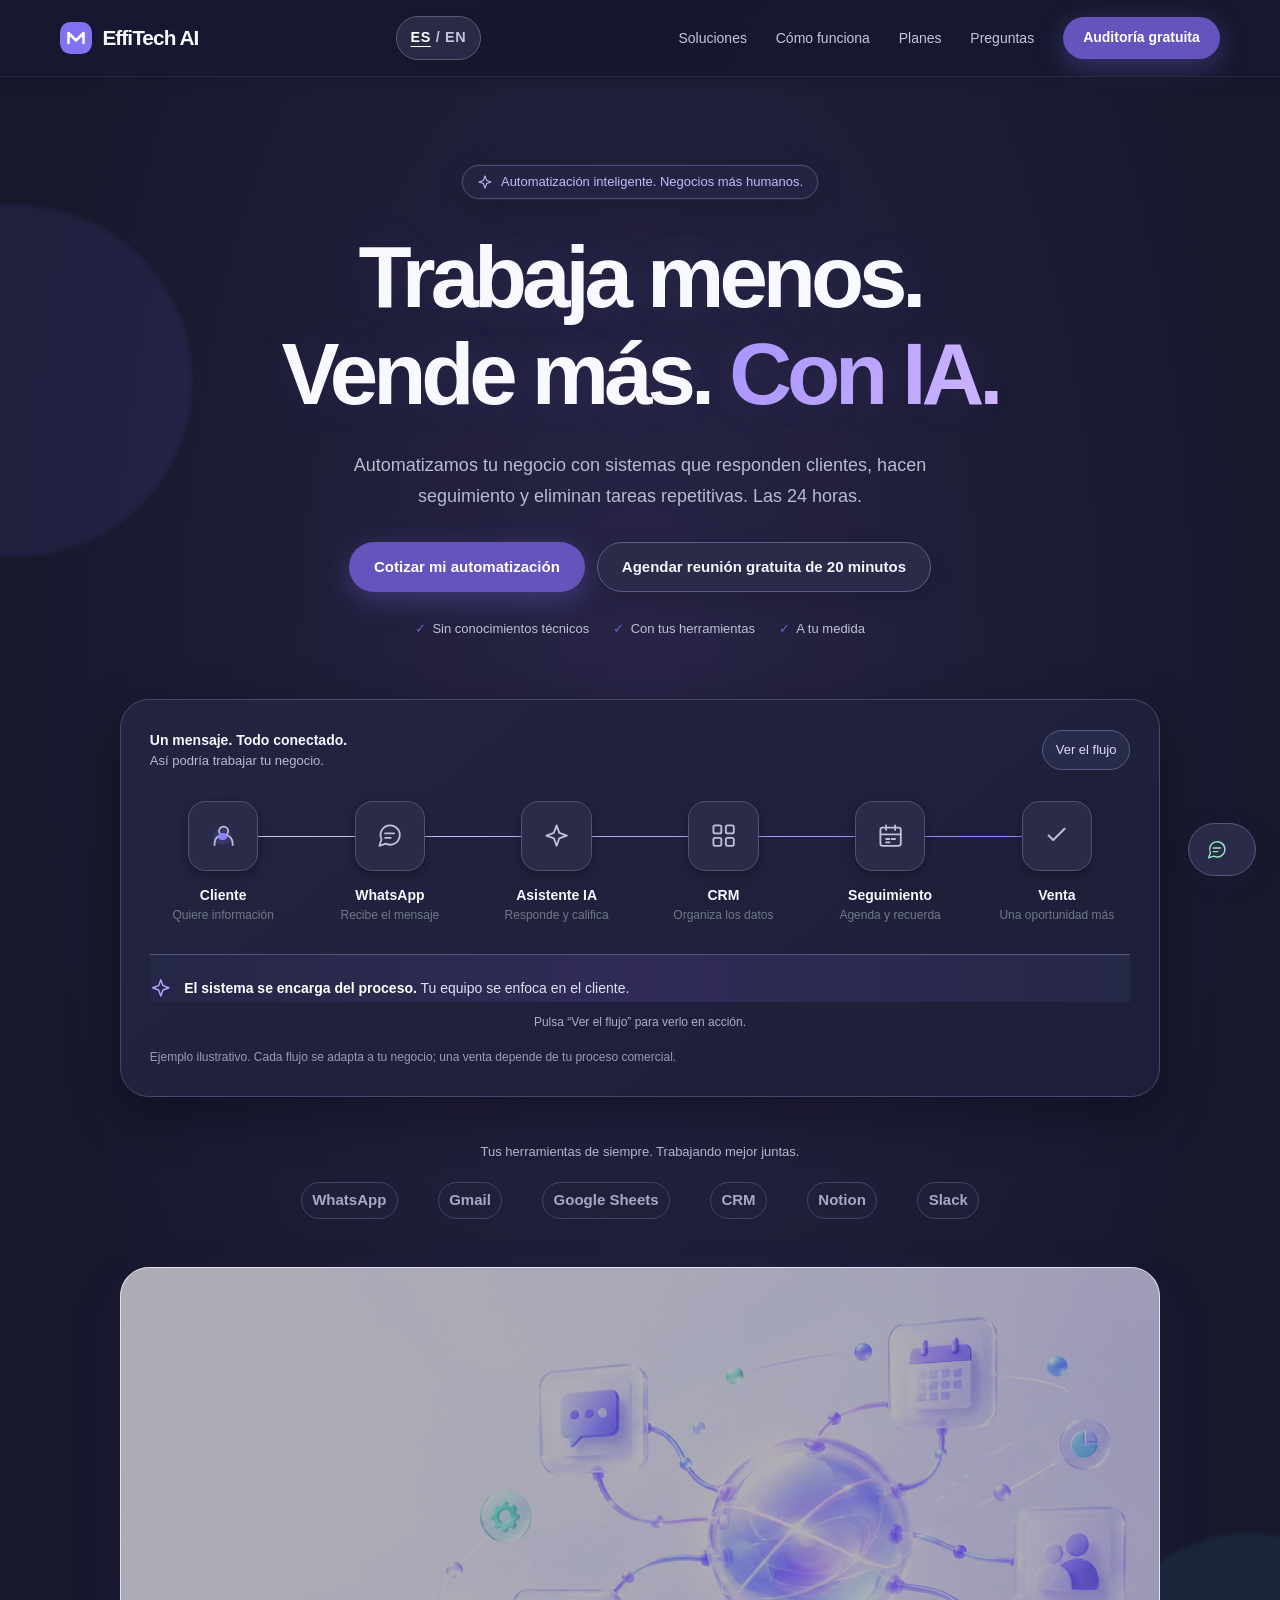
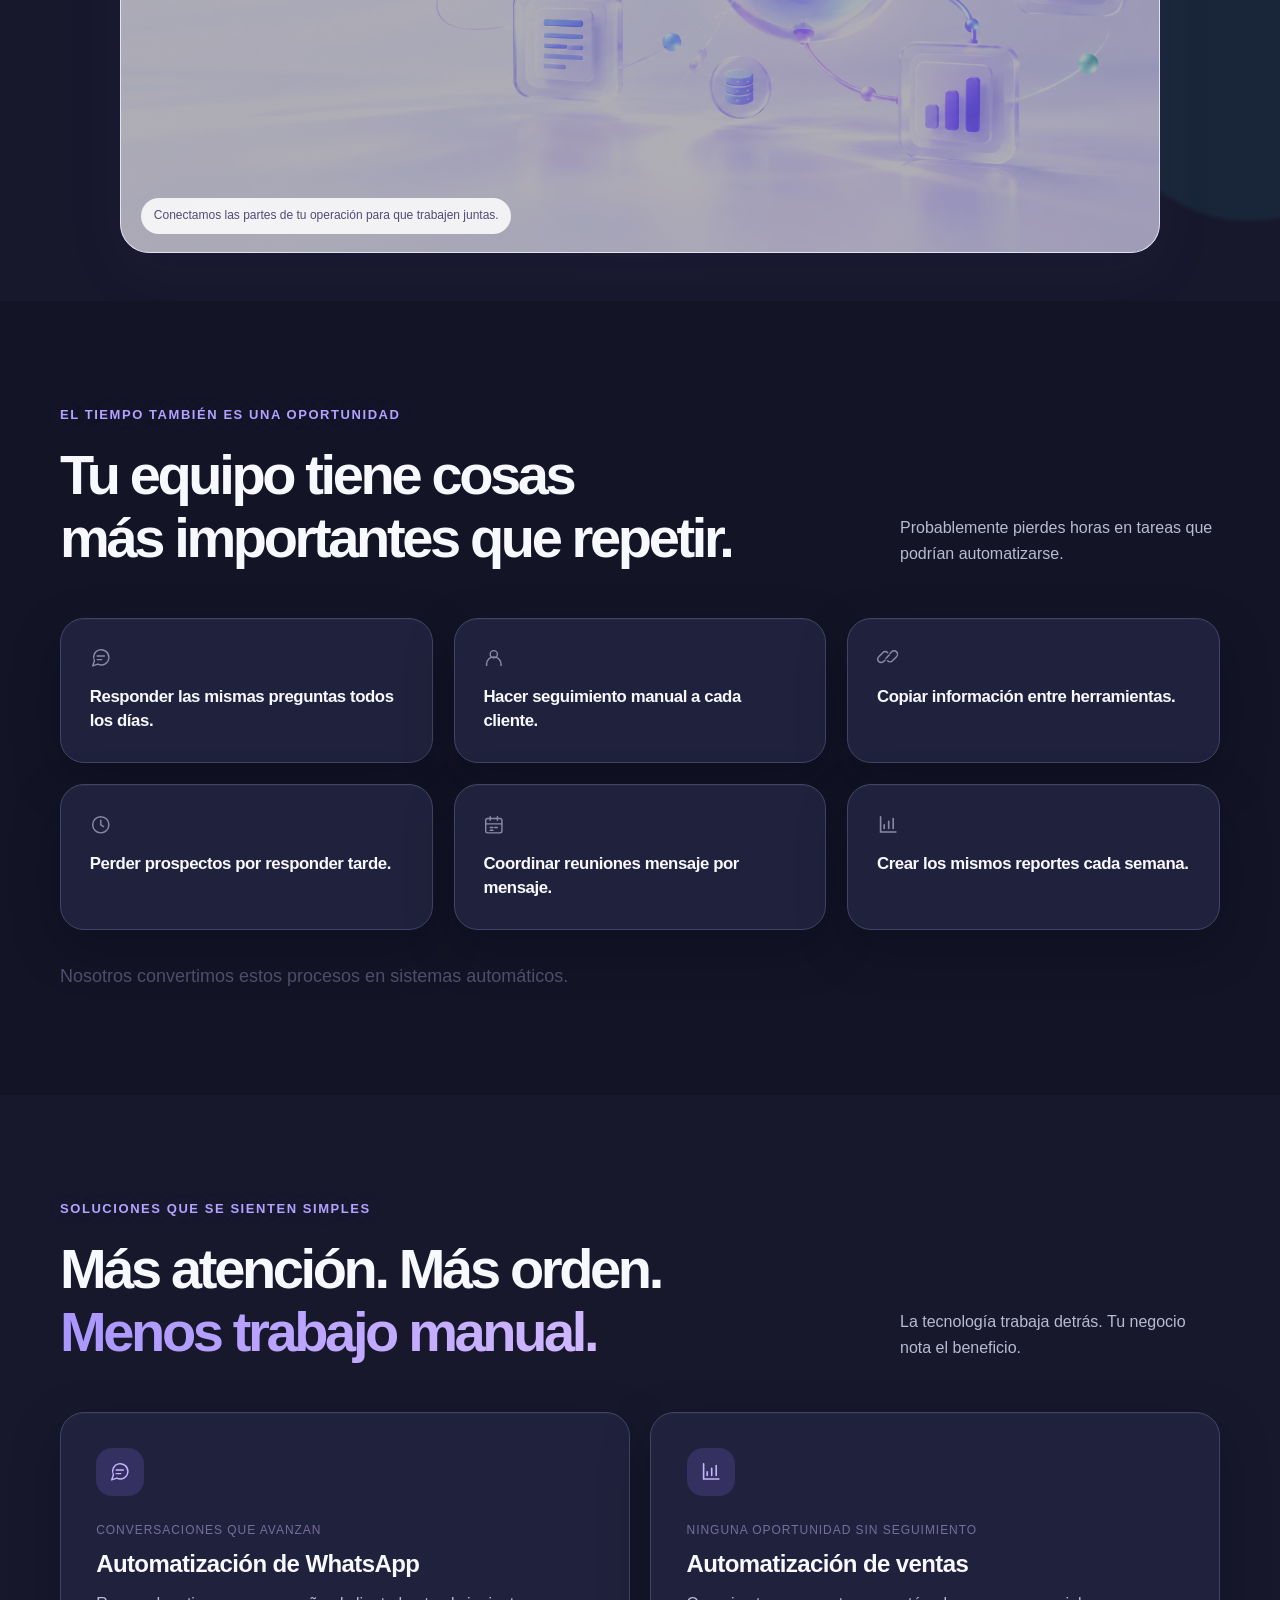
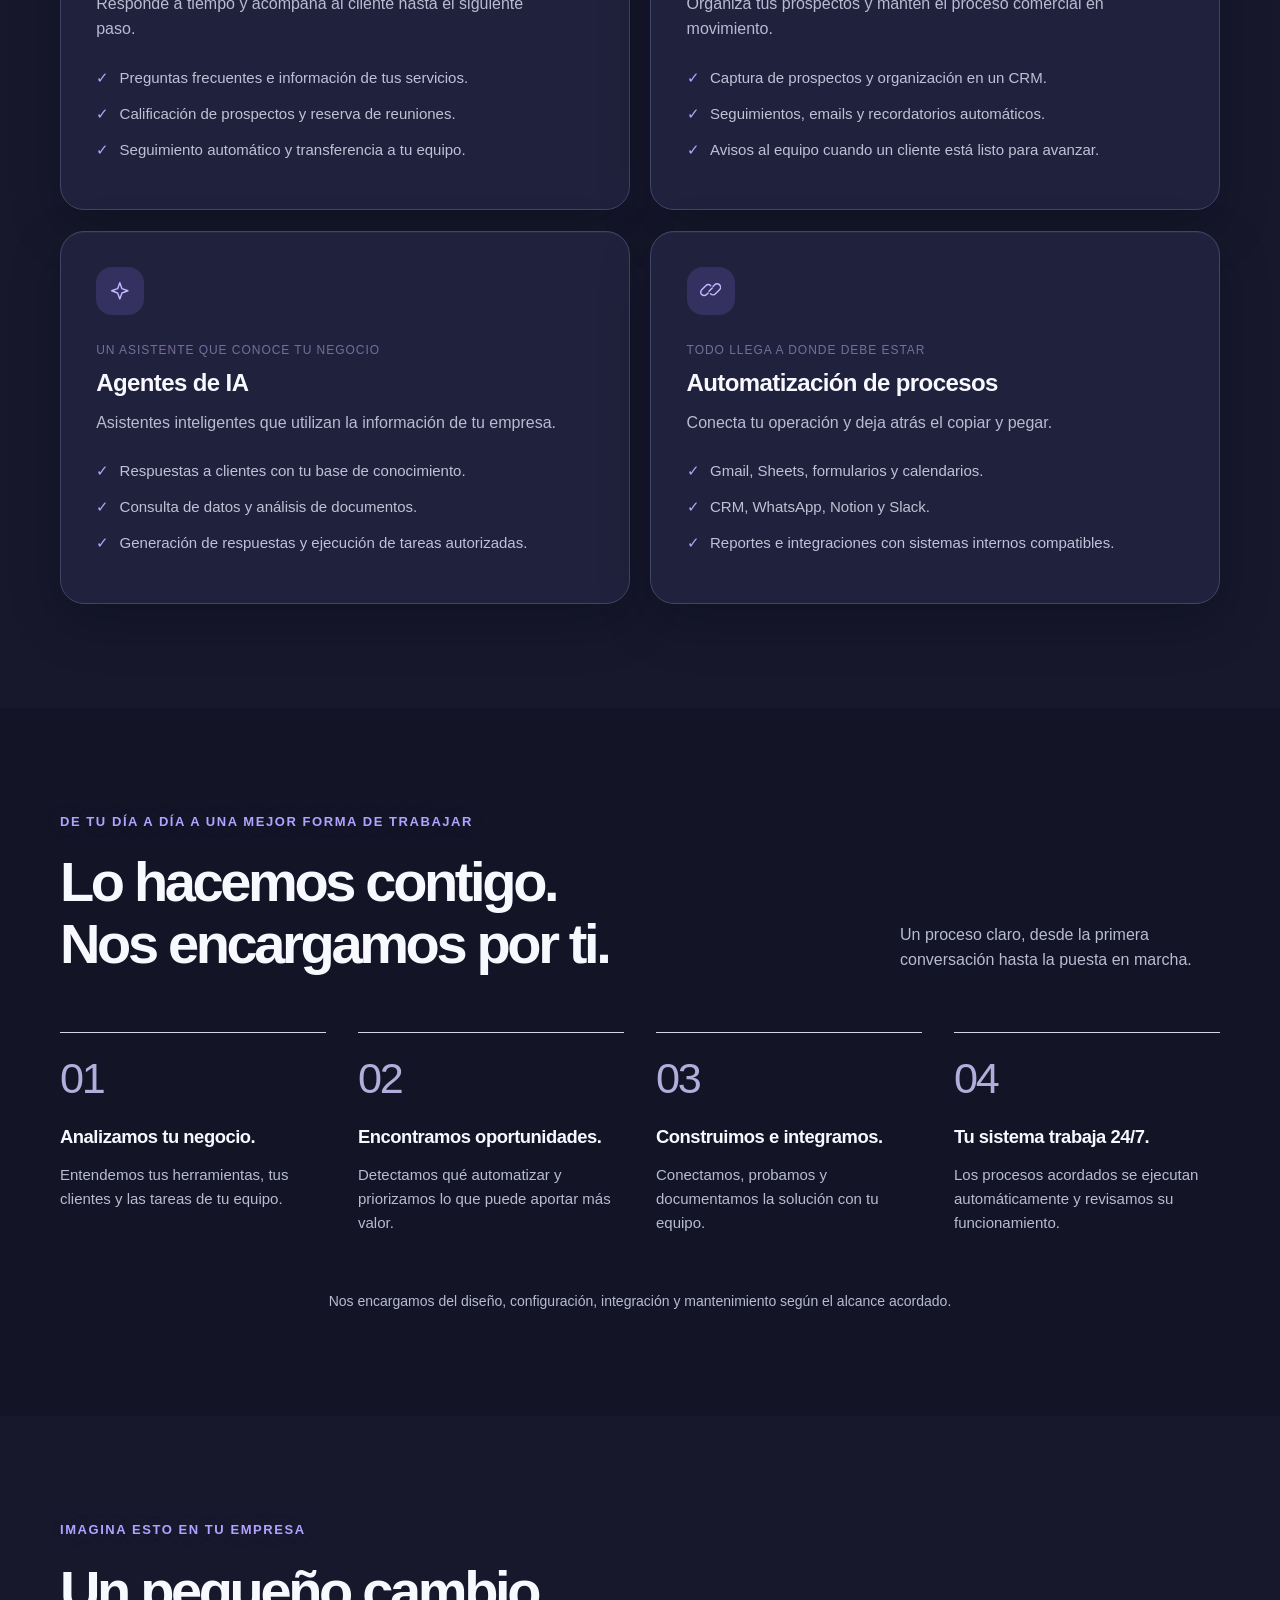
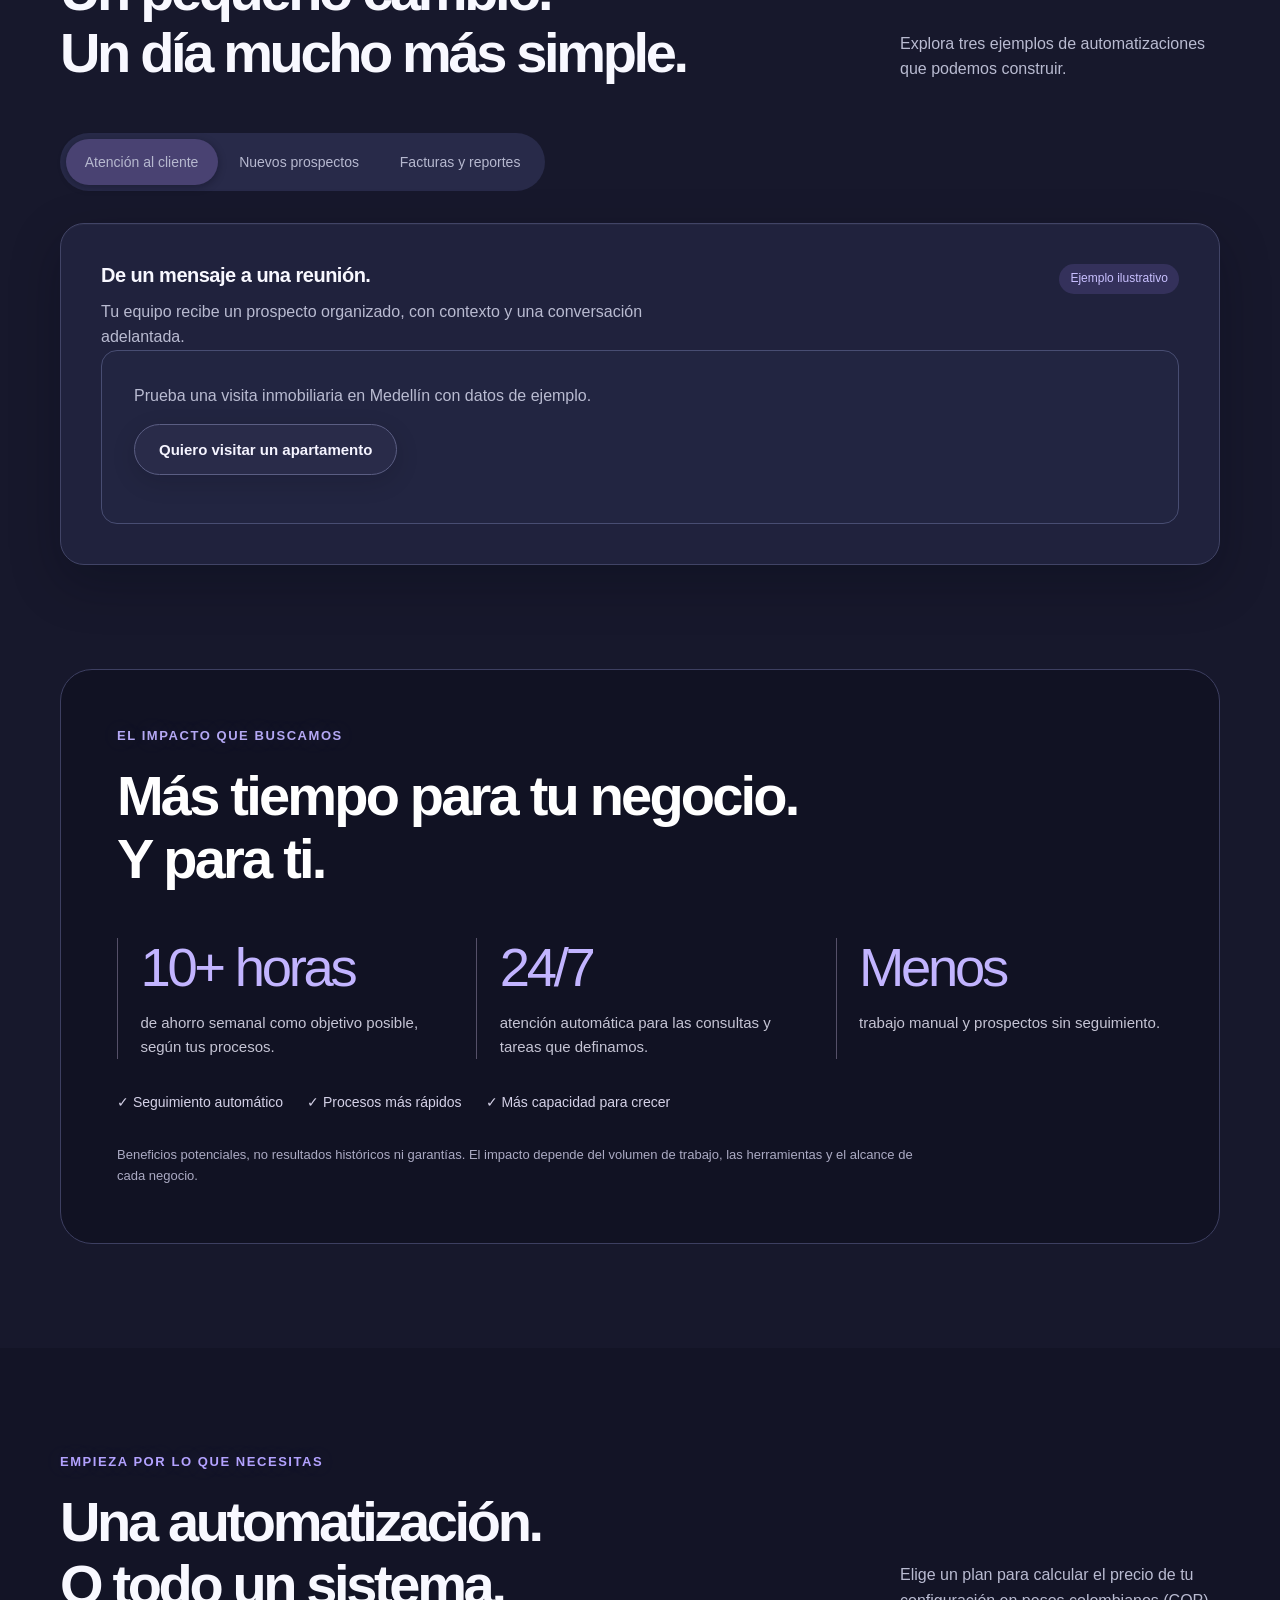
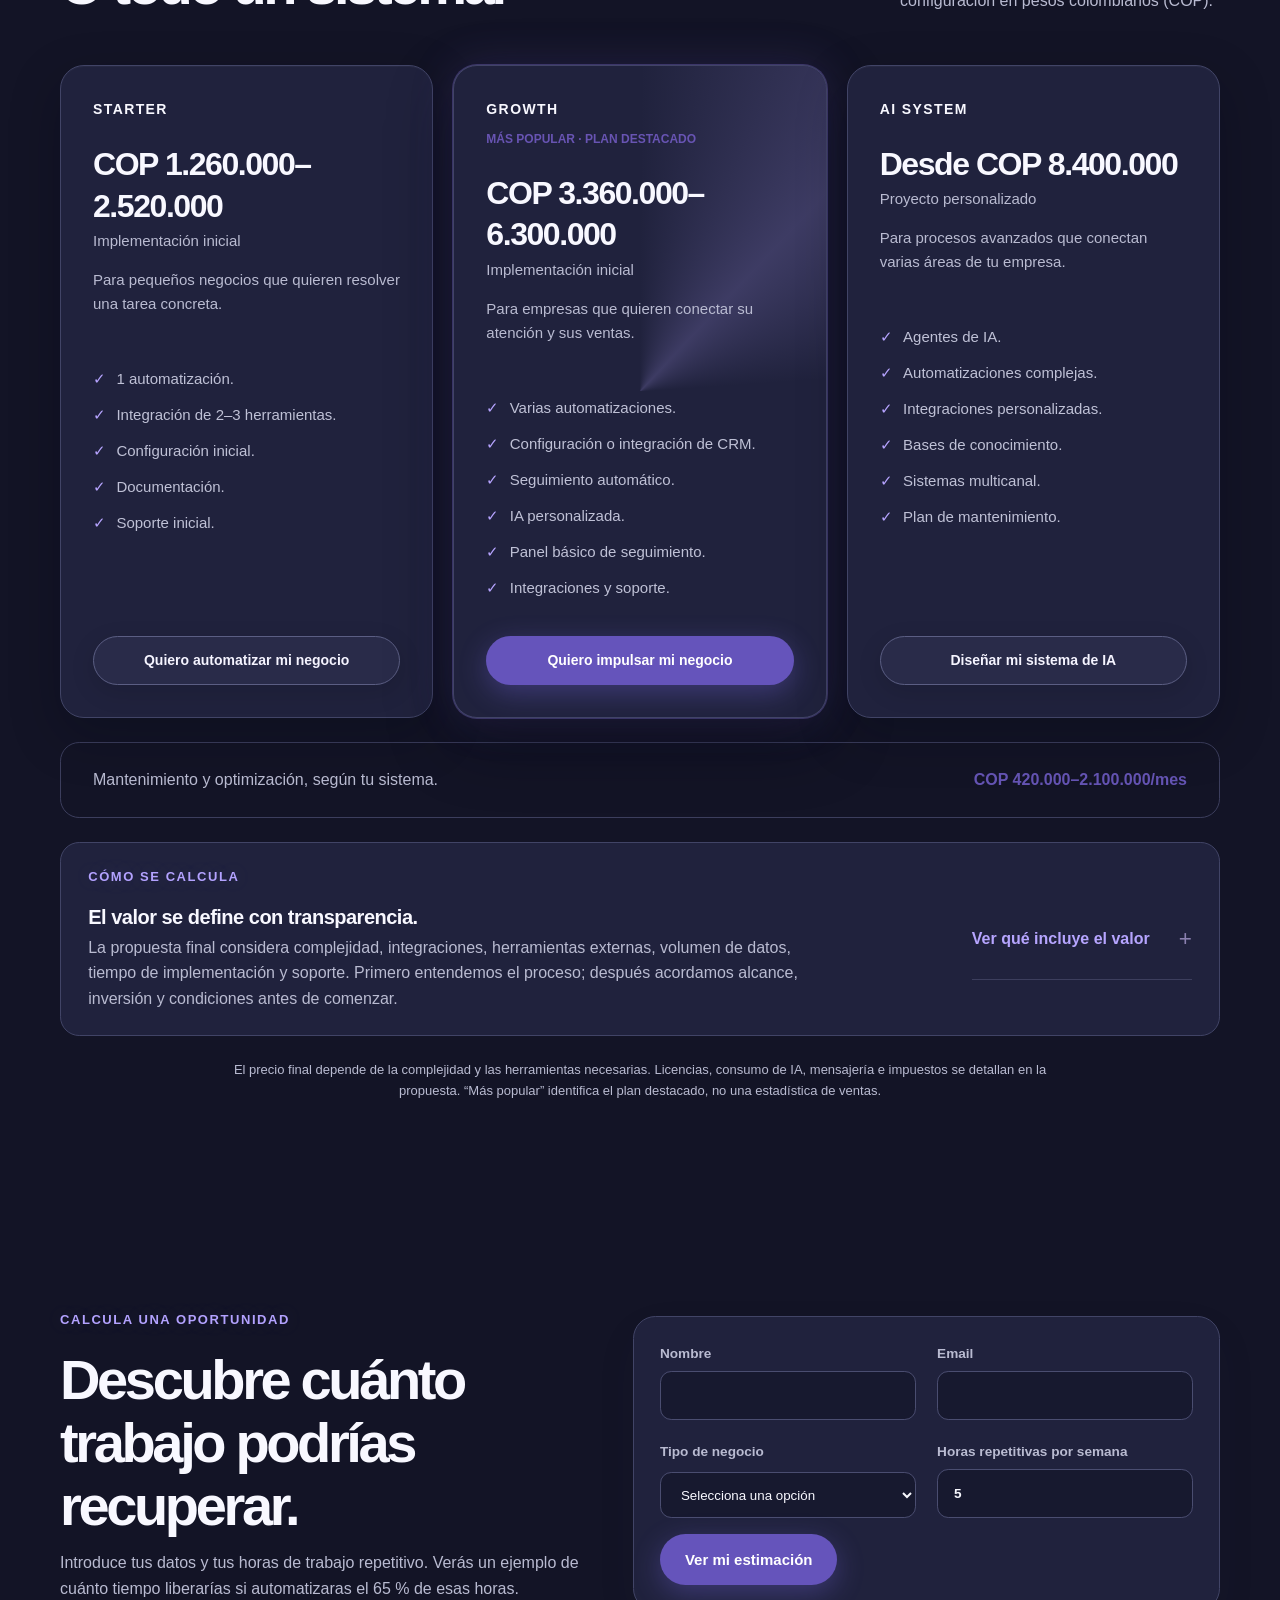
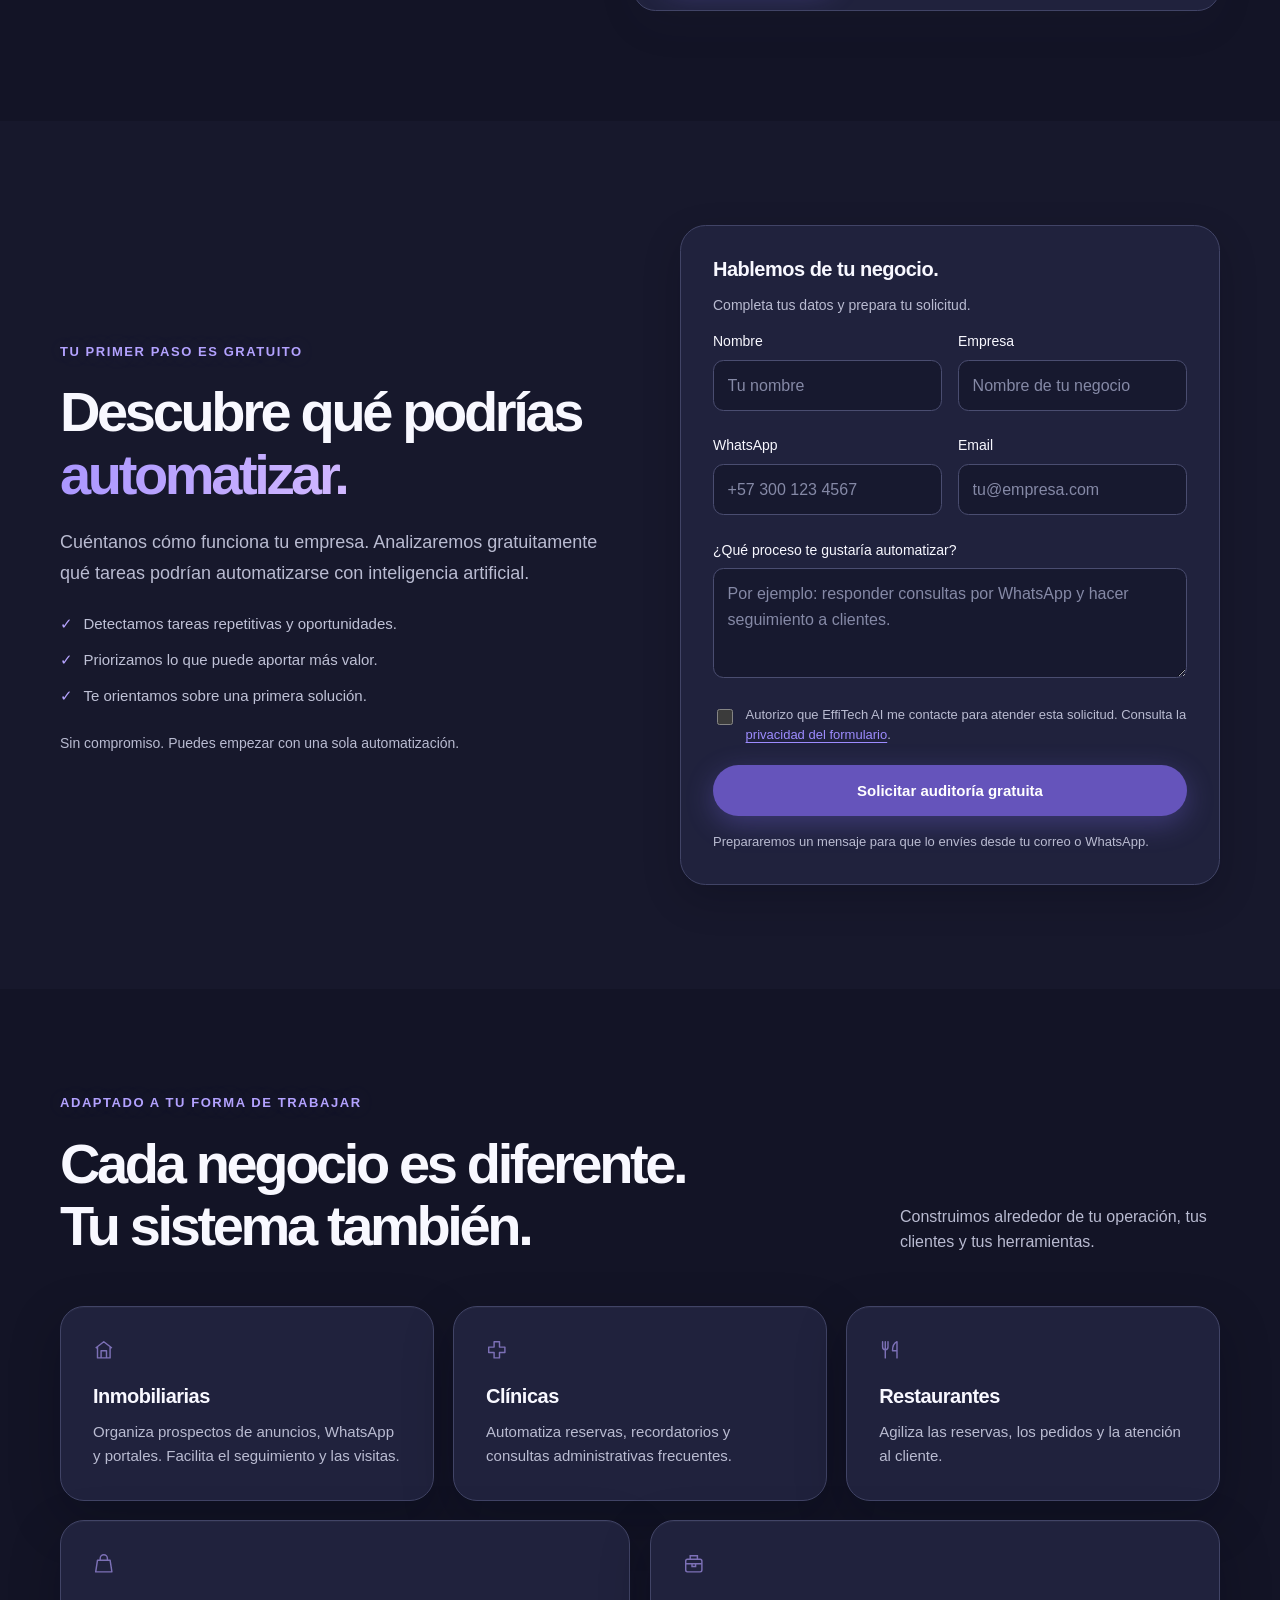
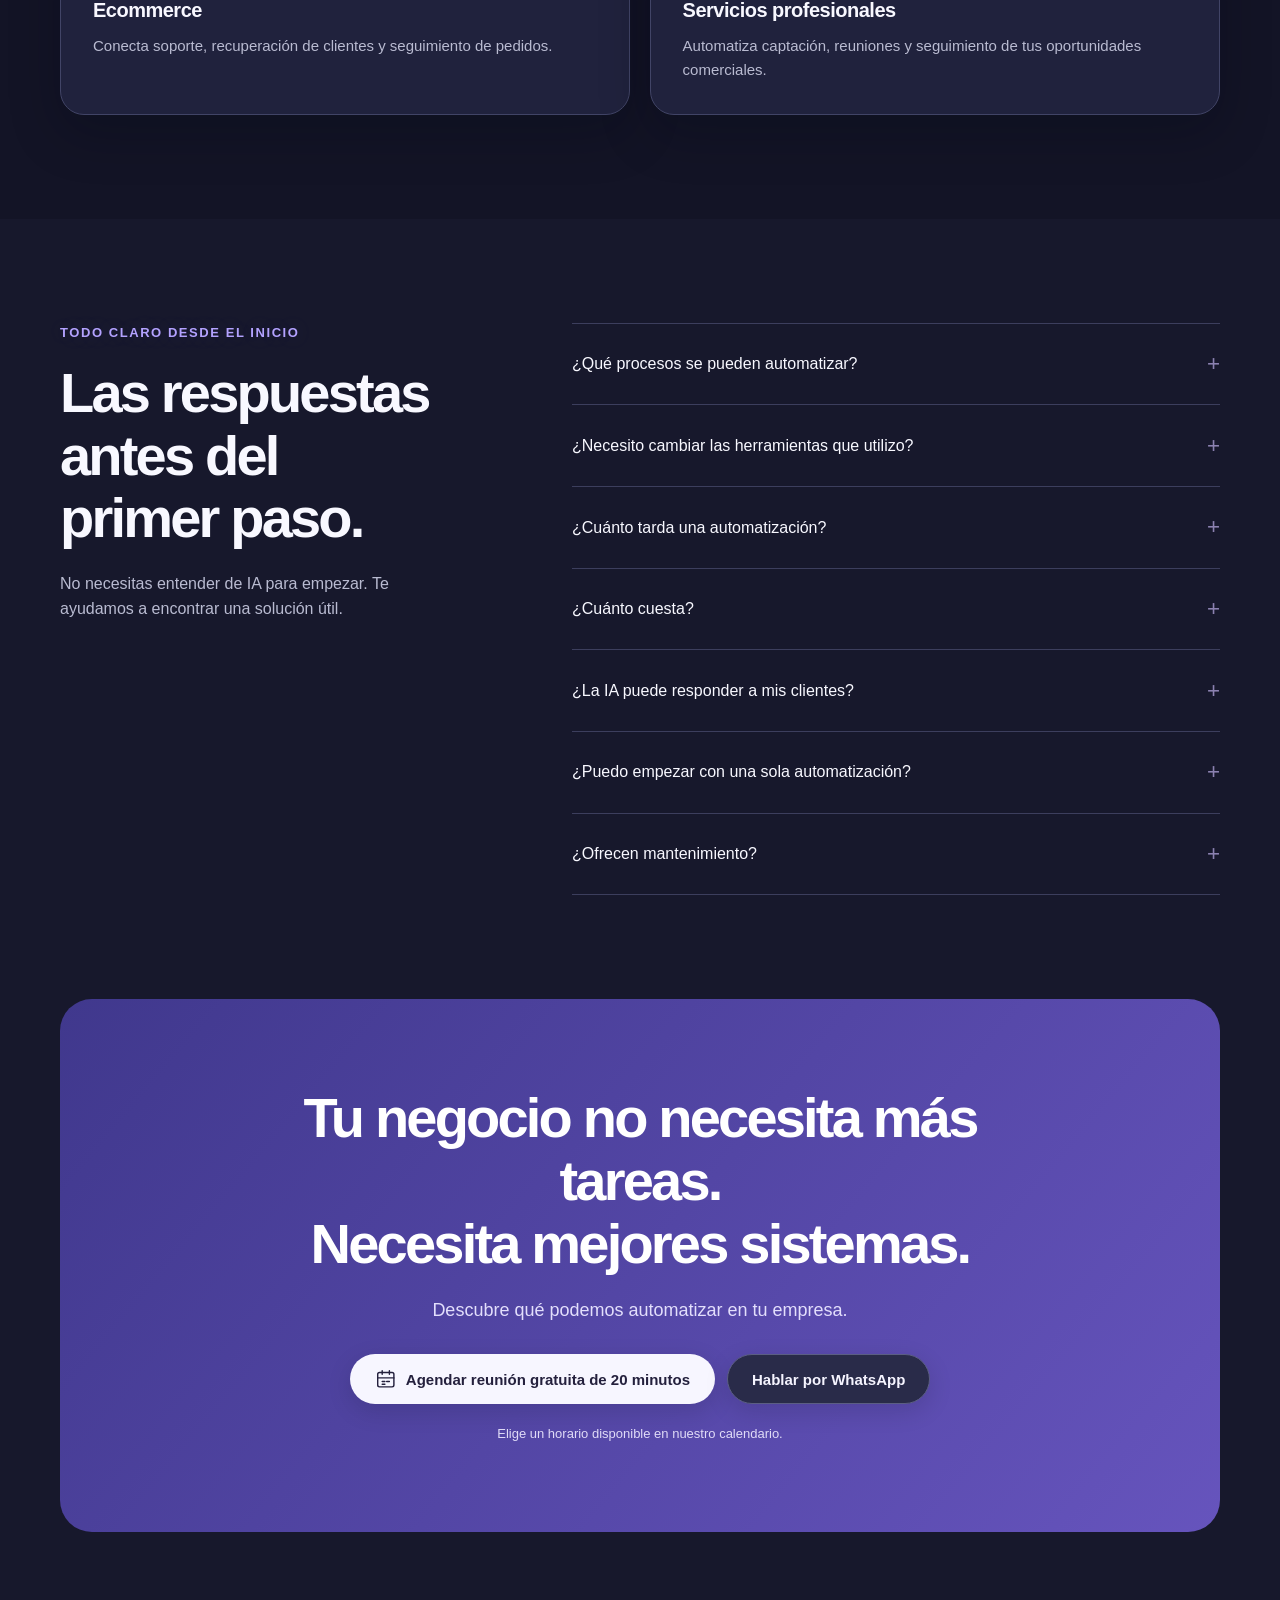
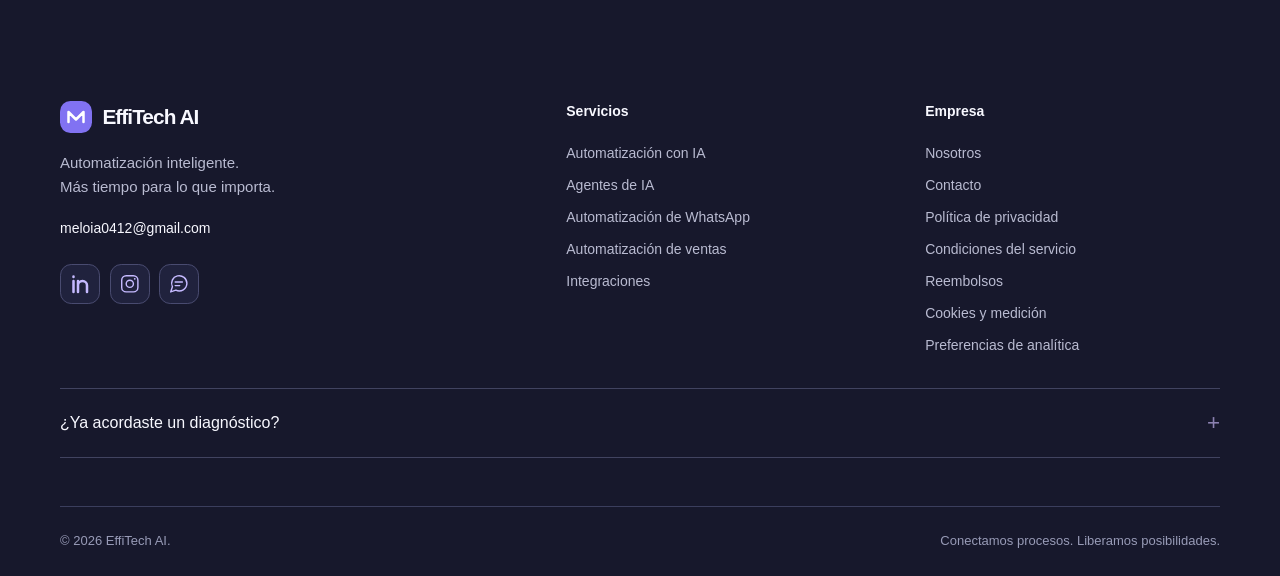
==== commit 4fd4b822: "Mejorar la contratación bilingüe y verificar el anticipo al volver de Bold" ====
--- a/index.html
+++ b/index.html
@@ -20,6 +20,7 @@
   <link rel="stylesheet" href="styles.css">
   <link rel="stylesheet" href="theme-overrides.css">
   <script src="config.js" defer></script>
+  <script src="quote-pricing.js" defer></script>
   <script src="idiomas.js" defer></script>
   <script src="app.js" defer></script>
   <script type="application/ld+json">{"@context":"https://schema.org","@type":"ProfessionalService","name":"EffiTech AI","description":"Automatización inteligente para atención, ventas y procesos empresariales.","email":"meloia0412@gmail.com","telephone":"+573176867192","areaServed":"CO","address":{"@type":"PostalAddress","addressLocality":"Medellín","addressCountry":"CO"},"url":"https://effitechai.pages.dev/","sameAs":[]}</script>
@@ -64,11 +65,9 @@
         <h1 id="hero-title">Trabaja menos.<br>Vende más. <span class="gradient-text">Con IA.</span></h1>
         <p class="lead">Automatizamos tu negocio con sistemas que responden clientes, hacen seguimiento y eliminan tareas repetitivas. Las 24 horas.</p>
         <div class="actions">
-          <a href="#auditoria" class="btn btn-primary" data-track="hero_audit">Descubre qué puedes automatizar</a>
-          <a href="https://wa.me/573176867192?text=Hola%20EffiTech%20AI%2C%20quiero%20automatizar%20mi%20negocio." class="btn btn-secondary" data-whatsapp target="_blank" rel="noopener noreferrer"><svg class="icon" aria-hidden="true"><use href="#i-chat"/></svg>Hablar por WhatsApp</a>
-          <a href="https://checkout.bold.co/payment/LNK_YGA5KAPW7Z" class="btn btn-secondary btn-payment" data-payment="diagnostic" data-track="hero_payment" target="_blank" rel="noopener noreferrer">Pagar el diagnóstico acordado</a>
-        </div>
-        <p class="hero-note">La reunión inicial por Google Meet es gratuita. Usa el enlace de pago solo si ya acordamos el alcance y el importe del diagnóstico. <a data-policy href="terminos.html">Condiciones del servicio</a> · <a data-policy href="reembolsos.html">Reembolsos</a></p>
+          <a href="#planes" class="btn btn-primary" data-track="hero_quote">Cotizar mi automatización</a>
+          <a href="https://calendly.com/meloia0412/30min" class="btn btn-secondary" data-booking target="_blank" rel="noopener noreferrer">Agendar reunión gratuita de 20 minutos</a>
+        </div>
         <div class="hero-checks"><span>Sin conocimientos técnicos</span><span>Con tus herramientas</span><span>A tu medida</span></div>
         <div class="flow-stage" aria-label="Demostración de un flujo de automatización">
           <div class="flow-toolbar"><div>Un mensaje. Todo conectado.<small>Así podría trabajar tu negocio.</small></div><button class="flow-control" id="flow-control" type="button" aria-pressed="false">Ver el flujo</button></div>
@@ -128,7 +127,15 @@
       <div class="container">
         <div class="section-heading reveal"><div><span class="eyebrow">Imagina esto en tu empresa</span><h2>Un pequeño cambio.<br>Un día mucho más simple.</h2></div><p>Explora tres ejemplos de automatizaciones que podemos construir.</p></div>
         <div class="tabs" role="tablist" aria-label="Ejemplos de automatización"><span class="tab-indicator" aria-hidden="true"></span><button class="tab" id="tab-atencion" role="tab" aria-selected="true" aria-controls="panel-atencion" data-example="atencion">Atención al cliente</button><button class="tab" id="tab-prospectos" role="tab" aria-selected="false" aria-controls="panel-prospectos" tabindex="-1" data-example="prospectos">Nuevos prospectos</button><button class="tab" id="tab-facturas" role="tab" aria-selected="false" aria-controls="panel-facturas" tabindex="-1" data-example="facturas">Facturas y reportes</button></div>
-        <div class="example" id="panel-atencion" role="tabpanel" aria-labelledby="tab-atencion" tabindex="0"><div class="example-heading"><div><h3>De un mensaje a una reunión.</h3><p>Tu equipo recibe un prospecto organizado, con contexto y una conversación adelantada.</p></div><span class="badge">Ejemplo ilustrativo</span></div><div class="example-flow"><div class="example-step"><span>01</span>El cliente escribe por WhatsApp</div><div class="example-step"><span>02</span>La IA responde sus preguntas</div><div class="example-step"><span>03</span>Identifica qué necesita</div><div class="example-step"><span>04</span>Guarda sus datos en el CRM</div><div class="example-step"><span>05</span>Agenda una reunión disponible</div><div class="example-step"><span>06</span>Envía un recordatorio al vendedor</div></div><p class="example-outcome">Tu equipo dedica su tiempo a conversar, asesorar y cerrar oportunidades.</p></div>
+        <div class="example" id="panel-atencion" role="tabpanel" aria-labelledby="tab-atencion" tabindex="0"><div class="example-heading"><div><h3>De un mensaje a una reunión.</h3><p>Tu equipo recibe un prospecto organizado, con contexto y una conversación adelantada.</p></div><span class="badge">Ejemplo ilustrativo</span></div><div id="visit-demo" class="visit-demo">
+          <p>Prueba una visita inmobiliaria en Medellín con datos de ejemplo.</p>
+          <button class="btn btn-secondary" id="demo-start" type="button">Quiero visitar un apartamento</button>
+          <div id="demo-area" hidden><label for="demo-zone">¿En qué zona te gustaría vivir?</label>
+          <select id="demo-zone"><option value="">Selecciona una opción</option><option>Laureles</option><option>El Poblado</option></select></div>
+          <p role="status" id="demo-summary"></p>
+          <button type="button" class="btn btn-secondary" id="demo-visit" hidden>Proponer visita</button>
+          <button type="button" class="btn btn-secondary" id="demo-reset" hidden>Reiniciar demo</button>
+        </div></div>
         <div class="example" id="panel-prospectos" role="tabpanel" aria-labelledby="tab-prospectos" tabindex="0" hidden><div class="example-heading"><div><h3>El interés no se queda en un formulario.</h3><p>Cada solicitud entra a un proceso de atención y seguimiento definido por tu empresa.</p></div><span class="badge">Ejemplo ilustrativo</span></div><div class="example-flow"><div class="example-step"><span>01</span>El cliente completa un formulario</div><div class="example-step"><span>02</span>Los datos llegan al CRM</div><div class="example-step"><span>03</span>La IA analiza el prospecto</div><div class="example-step"><span>04</span>Prepara un email personalizado</div><div class="example-step"><span>05</span>Inicia el seguimiento automático</div><div class="example-step"><span>06</span>Avisa al equipo cuando hace falta</div></div><p class="example-outcome">Un proceso consistente para acompañar cada oportunidad.</p></div>
         <div class="example" id="panel-facturas" role="tabpanel" aria-labelledby="tab-facturas" tabindex="0" hidden><div class="example-heading"><div><h3>La información se organiza sola.</h3><p>Automatiza la captura de datos y deja las excepciones para revisión humana.</p></div><span class="badge">Ejemplo ilustrativo</span></div><div class="example-flow"><div class="example-step"><span>01</span>Llega una factura por correo</div><div class="example-step"><span>02</span>El sistema extrae la información</div><div class="example-step"><span>03</span>Señala datos que requieren revisión</div><div class="example-step"><span>04</span>Guarda los datos en una hoja</div><div class="example-step"><span>05</span>Clasifica el gasto</div><div class="example-step"><span>06</span>Genera un reporte</div></div><p class="example-outcome">Menos digitación y más claridad sobre tu operación.</p></div>
       </div>
@@ -138,11 +145,11 @@
     </section>
     <section class="section soft" id="planes">
       <div class="container">
-        <div class="section-heading reveal"><div><span class="eyebrow">Empieza por lo que necesitas</span><h2>Una automatización.<br>O todo un sistema.</h2></div><p>Precios orientativos en pesos colombianos (COP). La propuesta final depende del alcance acordado.</p></div>
+        <div class="section-heading reveal"><div><span class="eyebrow">Empieza por lo que necesitas</span><h2>Una automatización.<br>O todo un sistema.</h2></div><p>Elige un plan para calcular el precio de tu configuración en pesos colombianos (COP).</p></div>
         <div class="grid-3 plans">
-          <article class="card plan reveal"><span class="plan-name">Starter</span><div class="price"><span class="price-value" data-price="starter">Solicita una propuesta</span></div><p class="small">Implementación inicial</p><p>Para pequeños negocios que quieren resolver una tarea concreta.</p><ul class="checklist"><li>1 automatización.</li><li>Integración de 2–3 herramientas.</li><li>Configuración inicial.</li><li>Documentación.</li><li>Soporte inicial.</li></ul><a class="btn btn-secondary" href="#auditoria" data-plan="Starter">Quiero automatizar mi negocio</a></article>
-          <article class="card plan featured reveal"><span class="plan-name">Growth</span><span class="plan-tag">MÁS POPULAR · PLAN DESTACADO</span><div class="price"><span class="price-value" data-price="growth">Solicita una propuesta</span></div><p class="small">Implementación inicial</p><p>Para empresas que quieren conectar su atención y sus ventas.</p><ul class="checklist"><li>Varias automatizaciones.</li><li>Configuración o integración de CRM.</li><li>Seguimiento automático.</li><li>IA personalizada.</li><li>Panel básico de seguimiento.</li><li>Integraciones y soporte.</li></ul><a class="btn btn-primary" href="#auditoria" data-plan="Growth">Quiero impulsar mi negocio</a></article>
-          <article class="card plan reveal"><span class="plan-name">AI System</span><div class="price"><span class="price-value" data-price="ai">Solicita una propuesta</span></div><p class="small">Proyecto personalizado</p><p>Para procesos avanzados que conectan varias áreas de tu empresa.</p><ul class="checklist"><li>Agentes de IA.</li><li>Automatizaciones complejas.</li><li>Integraciones personalizadas.</li><li>Bases de conocimiento.</li><li>Sistemas multicanal.</li><li>Plan de mantenimiento.</li></ul><a class="btn btn-secondary" href="#auditoria" data-plan="AI System">Diseñar mi sistema de IA</a></article>
+          <article class="card plan reveal"><span class="plan-name">Starter</span><div class="price"><span class="price-value" data-price="starter">Solicita una propuesta</span></div><p class="small">Implementación inicial</p><p>Para pequeños negocios que quieren resolver una tarea concreta.</p><ul class="checklist"><li>1 automatización.</li><li>Integración de 2–3 herramientas.</li><li>Configuración inicial.</li><li>Documentación.</li><li>Soporte inicial.</li></ul><button type="button" class="btn btn-secondary" data-plan="Starter" aria-haspopup="dialog">Quiero automatizar mi negocio</button></article>
+          <article class="card plan featured reveal"><span class="plan-name">Growth</span><span class="plan-tag">MÁS POPULAR · PLAN DESTACADO</span><div class="price"><span class="price-value" data-price="growth">Solicita una propuesta</span></div><p class="small">Implementación inicial</p><p>Para empresas que quieren conectar su atención y sus ventas.</p><ul class="checklist"><li>Varias automatizaciones.</li><li>Configuración o integración de CRM.</li><li>Seguimiento automático.</li><li>IA personalizada.</li><li>Panel básico de seguimiento.</li><li>Integraciones y soporte.</li></ul><button type="button" class="btn btn-primary" data-plan="Growth" aria-haspopup="dialog">Quiero impulsar mi negocio</button></article>
+          <article class="card plan reveal"><span class="plan-name">AI System</span><div class="price"><span class="price-value" data-price="ai">Solicita una propuesta</span></div><p class="small">Proyecto personalizado</p><p>Para procesos avanzados que conectan varias áreas de tu empresa.</p><ul class="checklist"><li>Agentes de IA.</li><li>Automatizaciones complejas.</li><li>Integraciones personalizadas.</li><li>Bases de conocimiento.</li><li>Sistemas multicanal.</li><li>Plan de mantenimiento.</li></ul><button type="button" class="btn btn-secondary" data-plan="AI System" aria-haspopup="dialog">Diseñar mi sistema de IA</button></article>
         </div>
         <div class="maintenance"><p>Mantenimiento y optimización, según tu sistema.</p><strong class="maintenance-price" data-price="maintenance">Según el sistema</strong></div>
         <div class="pricing-explainer"><div><span class="eyebrow">Cómo se calcula</span><h3>El valor se define con transparencia.</h3><p>La propuesta final considera complejidad, integraciones, herramientas externas, volumen de datos, tiempo de implementación y soporte. Primero entendemos el proceso; después acordamos alcance, inversión y condiciones antes de comenzar.</p></div><details class="pricing-details"><summary>Ver qué incluye el valor</summary><ul class="checklist"><li>Complejidad y número de procesos.</li><li>Integraciones con tus herramientas.</li><li>Costos de terceros.</li><li>Volumen de datos y usuarios.</li><li>Implementación, pruebas y documentación.</li><li>Mantenimiento y soporte posterior.</li></ul></details></div>
@@ -204,19 +211,63 @@
     </section>
     <section class="section" style="padding-top:0"><div class="container"><div class="final-cta reveal"><h2>Tu negocio no necesita más tareas.<br>Necesita mejores sistemas.</h2><p>Descubre qué podemos automatizar en tu empresa.</p><div class="actions"><a class="btn btn-white" href="https://wa.me/573176867192?text=Hola%20EffiTech%20AI%2C%20quiero%20coordinar%20un%20diagn%C3%B3stico%20gratuito." data-booking target="_blank" rel="noopener noreferrer"><svg class="icon" aria-hidden="true"><use href="#i-calendar"/></svg>Agendar reunión gratuita de 20 minutos</a><a class="btn btn-secondary" href="https://wa.me/573176867192" data-whatsapp target="_blank" rel="noopener noreferrer">Hablar por WhatsApp</a></div><small id="booking-note">Coordinamos el horario contigo por WhatsApp.</small></div></div></section>
   </main>
-  <footer><div class="container"><div class="footer-grid"><div class="footer-brand"><a class="brand" href="#"><span class="brand-mark"><svg aria-hidden="true"><use href="#i-mark"/></svg></span>EffiTech AI</a><p>Automatización inteligente.<br>Más tiempo para lo que importa.</p><a class="small" href="mailto:meloia0412@gmail.com">meloia0412@gmail.com</a><div class="socials"><button type="button" data-social="linkedin" aria-label="LinkedIn de EffiTech AI"><svg class="icon" aria-hidden="true"><use href="#i-linkedin"/></svg></button><button type="button" data-social="instagram" aria-label="Instagram de EffiTech AI"><svg class="icon" aria-hidden="true"><use href="#i-instagram"/></svg></button><a href="https://wa.me/573176867192" data-whatsapp target="_blank" rel="noopener noreferrer" aria-label="WhatsApp de EffiTech AI"><svg class="icon" aria-hidden="true"><use href="#i-chat"/></svg></a></div></div><div><p class="footer-title">Servicios</p><div class="footer-links"><a href="#servicios">Automatización con IA</a><a href="#agentes">Agentes de IA</a><a href="#whatsapp">Automatización de WhatsApp</a><a href="#ventas">Automatización de ventas</a><a href="#integraciones">Integraciones</a></div></div><div><p class="footer-title">Empresa</p><div class="footer-links"><a href="#como-funciona">Nosotros</a><a href="#auditoria">Contacto</a><a data-policy href="privacidad.html">Política de privacidad</a><a data-policy href="terminos.html">Condiciones del servicio</a><a data-policy href="reembolsos.html">Reembolsos</a><a data-policy href="cookies.html">Cookies y medición</a><button type="button" data-dialog="analytics-dialog">Preferencias de analítica</button></div></div></div><div class="footer-bottom"><span>© <span id="year">2026</span> EffiTech AI.</span><span>Conectamos procesos. Liberamos posibilidades.</span></div></div></footer>
+  <footer><div class="container"><div class="footer-grid"><div class="footer-brand"><a class="brand" href="#"><span class="brand-mark"><svg aria-hidden="true"><use href="#i-mark"/></svg></span>EffiTech AI</a><p>Automatización inteligente.<br>Más tiempo para lo que importa.</p><a class="small" href="mailto:meloia0412@gmail.com">meloia0412@gmail.com</a><div class="socials"><button type="button" data-social="linkedin" aria-label="LinkedIn de EffiTech AI"><svg class="icon" aria-hidden="true"><use href="#i-linkedin"/></svg></button><button type="button" data-social="instagram" aria-label="Instagram de EffiTech AI"><svg class="icon" aria-hidden="true"><use href="#i-instagram"/></svg></button><a href="https://wa.me/573176867192" data-whatsapp target="_blank" rel="noopener noreferrer" aria-label="WhatsApp de EffiTech AI"><svg class="icon" aria-hidden="true"><use href="#i-chat"/></svg></a></div></div><div><p class="footer-title">Servicios</p><div class="footer-links"><a href="#servicios">Automatización con IA</a><a href="#agentes">Agentes de IA</a><a href="#whatsapp">Automatización de WhatsApp</a><a href="#ventas">Automatización de ventas</a><a href="#integraciones">Integraciones</a></div></div><div><p class="footer-title">Empresa</p><div class="footer-links"><a href="#como-funciona">Nosotros</a><a href="#auditoria">Contacto</a><a data-policy href="privacidad.html">Política de privacidad</a><a data-policy href="terminos.html">Condiciones del servicio</a><a data-policy href="reembolsos.html">Reembolsos</a><a data-policy href="cookies.html">Cookies y medición</a><button type="button" data-dialog="analytics-dialog">Preferencias de analítica</button></div></div></div><details class="client-payment"><summary>¿Ya acordaste un diagnóstico?</summary><p class="hero-note">La reunión inicial por Google Meet es gratuita. Usa el enlace de pago solo si ya acordamos el alcance y el importe del diagnóstico. <a data-policy href="terminos.html">Condiciones del servicio</a> · <a data-policy href="reembolsos.html">Reembolsos</a></p><a href="https://checkout.bold.co/payment/LNK_YGA5KAPW7Z" class="btn btn-secondary btn-payment" data-payment="diagnostic" data-track="client_payment" target="_blank" rel="noopener noreferrer">Pagar el diagnóstico acordado</a></details><div class="footer-bottom"><span>© <span id="year">2026</span> EffiTech AI.</span><span>Conectamos procesos. Liberamos posibilidades.</span></div></div></footer>
   <a class="floating-wa" href="https://wa.me/573176867192?text=Hola%20EffiTech%20AI%2C%20quiero%20saber%20m%C3%A1s." data-whatsapp target="_blank" rel="noopener noreferrer" aria-label="Contactar a EffiTech AI por WhatsApp"><svg class="icon" aria-hidden="true"><use href="#i-chat"/></svg><span>Hablemos</span></a>
   <dialog id="request-dialog" aria-labelledby="request-title"><div class="dialog-top"><h3 id="request-title">Tu solicitud está preparada.</h3><button class="dialog-close" type="button" data-close aria-label="Cerrar">×</button></div><p>Elige cómo enviarla a EffiTech AI. El mensaje todavía no se ha enviado; podrás revisarlo antes.</p><div class="request-preview" id="request-preview"></div><div class="dialog-actions"><a class="btn btn-primary" id="request-mail" href="mailto:meloia0412@gmail.com">Enviar desde mi correo</a><a class="btn btn-secondary" id="request-gmail" href="https://mail.google.com/" target="_blank" rel="noopener noreferrer">Abrir en Gmail</a><a class="btn btn-secondary" id="request-wa" href="https://wa.me/573176867192" target="_blank" rel="noopener noreferrer">Enviar por WhatsApp</a><button type="button" class="text-link" id="copy-request">Copiar solicitud</button></div><p class="small" id="copy-status" role="status" aria-live="polite"></p></dialog>
   <dialog id="privacy-dialog" aria-labelledby="privacy-title"><div class="dialog-top"><h3 id="privacy-title">Privacidad del formulario</h3><button class="dialog-close" type="button" data-close aria-label="Cerrar">×</button></div><p>Los datos del formulario se utilizan para preparar tu solicitud de auditoría y permitir que EffiTech AI te contacte sobre ella.</p><p>En esta versión, la web no guarda la solicitud en una base de datos ni la envía automáticamente. Si eliges correo, Gmail o WhatsApp, tus datos se incluyen en el mensaje que tú decides enviar mediante ese servicio.</p><p>No incluyas contraseñas, documentos confidenciales ni información sensible. Puedes solicitar información sobre tus datos escribiendo a <a class="text-link" href="mailto:meloia0412@gmail.com">meloia0412@gmail.com</a>.</p><p><a data-policy class="text-link" href="privacidad.html">Leer la política de privacidad</a></p><p class="small" id="privacy-analytics">La medición opcional está desactivada hasta configurar un proveedor y obtener tu consentimiento. Tus datos de contacto no se incluyen en los eventos de analítica.</p></dialog>
   <dialog id="analytics-dialog" aria-labelledby="analytics-title"><div class="dialog-top"><h3 id="analytics-title">Medición opcional</h3><button class="dialog-close" type="button" data-close aria-label="Cerrar">×</button></div><p>Podemos medir qué botones y secciones resultan útiles cuando habilitemos la analítica. No incluimos tus datos del formulario en esos eventos.</p><p class="small">El formulario y WhatsApp funcionan sin esta medición. Puedes cambiar tu decisión aquí cuando quieras.</p><div class="dialog-actions"><button class="btn btn-primary" type="button" data-consent="yes">Permitir medición</button><button class="btn btn-secondary" type="button" data-consent="no">Continuar sin medición</button></div></dialog>
   <dialog id="social-dialog" aria-labelledby="social-title"><div class="dialog-top"><h3 id="social-title">Pronto estaremos aquí.</h3><button class="dialog-close" type="button" data-close aria-label="Cerrar">×</button></div><p>Estamos preparando nuestros perfiles sociales. Mientras tanto, puedes hablar directamente con EffiTech AI por WhatsApp.</p><a class="btn btn-primary" href="https://wa.me/573176867192" target="_blank" rel="noopener noreferrer">Hablar por WhatsApp</a></dialog>
   <noscript><p class="container">Puedes contactar a EffiTech AI por <a href="https://wa.me/573176867192">WhatsApp</a> o escribir a <a href="mailto:meloia0412@gmail.com">meloia0412@gmail.com</a>. Activa JavaScript para preparar la auditoría y explorar los ejemplos interactivos.</p></noscript>
-<dialog id="plan-intake-dialog" aria-labelledby="plan-intake-title"><div class="dialog-top"><div><span class="eyebrow">Siguiente paso</span><h3 id="plan-intake-title">Cuéntanos qué quieres construir.</h3></div><button class="dialog-close" type="button" data-close aria-label="Cerrar">×</button></div><p>Antes de definir el valor, necesitamos entender el alcance de tu proyecto.</p><form id="plan-intake-form" class="plan-intake-form" method="post">
-<p class="form-fallback">También puedes contactar con EffiTech AI por <a class="text-link" href="https://wa.me/573176867192">WhatsApp</a> o por <a class="text-link" href="mailto:meloia0412@gmail.com">correo electrónico</a>.</p>
-<fieldset class="form-fields" disabled hidden><input type="hidden" name="plan"><label>Nombre<input name="name" required autocomplete="name" placeholder="Tu nombre"></label><label>Empresa<input name="company" required autocomplete="organization" placeholder="Nombre de tu negocio"></label><label>Correo<input name="email" type="email" required autocomplete="email" placeholder="tu@empresa.com"></label><label>¿Qué quieres automatizar?<textarea name="goal" required minlength="10" placeholder="Ej.: responder WhatsApp, hacer seguimiento y organizar prospectos"></textarea></label><label>¿Qué herramientas utilizas?<input name="tools" placeholder="Ej.: WhatsApp, Gmail, Sheets, CRM"></label><label>¿Qué tan pronto quieres empezar?<select name="timing" required><option value="">Selecciona una opción</option><option value="Esta semana">Esta semana</option><option value="Este mes">Este mes</option><option value="Estoy explorando">Estoy explorando</option></select></label><label class="intake-check"><input type="checkbox" name="consent" required> Autorizo a EffiTech AI a contactarme para preparar una propuesta.</label><a data-policy class="text-link" href="privacidad.html" target="_blank" rel="noopener">Leer la política de privacidad</a><button class="btn btn-primary" type="submit">Preparar mi solicitud</button><p id="plan-intake-status" class="form-status" role="status" aria-live="polite"></p></fieldset>
-</form></dialog></body>
+<dialog id="quote-dialog" aria-labelledby="quote-title">
+  <div class="dialog-top"><div><span class="eyebrow">Cotizador de proyecto</span><h3 id="quote-title">Configura tu proyecto</h3><strong id="quote-plan"></strong></div><button class="dialog-close" type="button" data-close aria-label="Cerrar">×</button></div>
+  <div id="quote-editor"><p>Elige el alcance y el período que quieres cotizar.</p><p id="quote-currency"></p>
+  <div class="quote-options">
+    <label>Conexión con tus herramientas<select id="quote-integrations"><option value="0">Conectores listos para usar</option><option value="1">Hay que adaptar datos</option><option value="2">Hay que sincronizar en ambos sentidos</option></select></label>
+    <label>Reglas del proceso<select id="quote-rules"><option value="0">Siempre sigue los mismos pasos</option><option value="1">Tiene una decisión o aprobación</option><option value="2">Tiene varias decisiones o excepciones</option></select></label>
+    <label>¿Tu proyecto usa herramientas de pago o gratuitas?<select id="quote-tool-choice"><option value="">Selecciona una opción</option><option value="yes">Sí, añadir herramientas</option><option value="no">Ninguna herramienta adicional</option></select></label>
+    <div id="quote-tools" hidden>
+      <strong>Herramientas y consumos del proyecto</strong>
+      <p>Añade cada servicio que utilizarás, incluso si ya lo tienes. Introduce los costos con impuestos incluidos. Si un servicio es gratuito, escribe 0.</p>
+      <p>Cuenta solo el consumo que exceda las unidades incluidas en tu licencia. Usa la misma unidad que el proveedor, por ejemplo, mensajes, operaciones o paquetes de tokens.</p>
+      <div id="quote-items"></div>
+      <button type="button" class="btn btn-secondary" id="quote-add">Añadir herramienta o consumo</button>
+    </div>
+    <label>Mantenimiento<select id="quote-support"><option value="0">Ninguno</option><option value="1">Básico</option><option value="2">Estándar</option><option value="3">Avanzado</option></select></label>
+    <p class="small" id="quote-discount-terms"></p>
+    <label>Otros cargos únicos, con impuestos<input id="quote-other" type="number" min="0" step="0.01" required value="0"></label>
+    <label>Meses que quieres cotizar<input id="quote-months" type="number" min="1" max="120" step="1" required value="1"></label>
+  </div>
+  </div>
+  <section id="quote-review" aria-labelledby="review-title" hidden>
+    <h3 id="review-title" tabindex="-1">Revisa tu cotización</h3>
+    <p id="review-scope"></p><ul id="review-includes"></ul>
+    <p>Confirma por escrito con EffiTech AI los entregables y plazos antes de pagar. El anticipo corresponde a esta configuración. Añadir integraciones, reglas, herramientas o meses requiere una nueva cotización.</p>
+    <button type="button" class="btn btn-secondary" id="quote-edit">Editar cotización</button>
+    <h4>Implementación y cargos iniciales</h4>
+    <dl class="quote-breakdown">
+    <dt>Base del plan</dt><dd id="quote-base"></dd><dt>Ajuste por conexiones</dt><dd id="quote-connection-cost"></dd><dt>Ajuste por reglas</dt><dd id="quote-rule-cost"></dd>
+    <dt>Implementación del plan</dt><dd id="quote-setup"></dd><dt>Cargos únicos adicionales</dt><dd id="quote-once"></dd>
+  </dl><h4>Costos y descuentos por mes</h4><dl class="quote-breakdown">
+    <dt>Licencias mensuales</dt><dd id="quote-licenses"></dd><dt>Consumo mensual</dt><dd id="quote-usage"></dd><dt>Mantenimiento mensual</dt><dd id="quote-maintenance"></dd>
+    <dt>Descuento avanzado por mes</dt><dd id="quote-advanced-saving"></dd>
+    <dt>Descuento por duración por mes</dt><dd id="quote-term-saving"></dd>
+    <dt>Total mensual</dt><dd id="quote-monthly"></dd>
+  </dl>
+  <details><summary>Cómo se estima</summary><p>Las conexiones y reglas ajustan la base del plan. Suma los cargos iniciales una vez y multiplica los costos mensuales por el período elegido.</p></details>
+  <div class="quote-total"><strong>Total del proyecto</strong><output id="quote-grand" aria-live="polite"></output><strong id="quote-savings" hidden></strong><small id="quote-note"></small></div>
+  <div class="quote-balance"><strong>Saldo del período después del anticipo</strong><output id="quote-balance"></output></div>
+  <p id="settlement-note"></p>
+  </section>
+  <div class="quote-payment">
+    <strong>A pagar hoy</strong><p id="quote-due"></p>
+    <small>50 % de la implementación</small>
+    <button type="button" id="quote-next" class="btn btn-primary" disabled>Revisar cotización</button>
+    <button type="button" id="quote-pay" hidden class="btn btn-primary" disabled>Pagar anticipo con Bold</button>
+    <p class="small" id="quote-pay-status" role="status"></p>
+  </div>
+</dialog></body>
 </html>
-
-
-
-
+
+
+
+
--- a/styles.css
+++ b/styles.css
@@ -75,5 +75,4 @@
 html[data-document-language] .legal-page article:not([hidden]){display:block}
 
 .form-fields{border:0;padding:0;margin:0;min-width:0}
-.plan-intake-form .form-fields:not([hidden]){display:grid;gap:.85rem}
 .form-fallback a{color:#c6bcff}
--- a/theme-overrides.css
+++ b/theme-overrides.css
@@ -3,7 +3,14 @@
 .flow-result .icon{color:#b4a3ff!important}
 .flow-status{color:#aaaec8!important}
 .btn-payment{border-color:#8e7ff0!important;color:#ded7ff!important;background:#302b58!important;box-shadow:0 8px 28px #806bea2b!important}.btn-payment:hover{background:#443b7b!important;border-color:#b5a4ff!important}
-.plan-intake-form{display:grid;gap:.85rem}.plan-intake-form label{display:grid;gap:.35rem;color:#c7c9dd;font-size:.85rem;font-weight:600}.plan-intake-form input,.plan-intake-form textarea,.plan-intake-form select{width:100%;padding:.75rem .9rem;border:1px solid #4a4d70;border-radius:.65rem;background:#17192f;color:#f8f8ff}.plan-intake-form textarea{min-height:6rem;resize:vertical}.plan-intake-form input::placeholder,.plan-intake-form textarea::placeholder{color:#8589a6}.plan-intake-form .intake-check{display:flex;grid-template-columns:none;align-items:flex-start;gap:.55rem;font-weight:400}.plan-intake-form .intake-check input{width:auto;margin-top:.25rem}.plan-intake-form .btn{margin-top:.3rem}
+.quote-options{display:grid;gap:.9rem}
+.quote-options label:not([hidden]){display:block;color:#dbdcef}
+.quote-options select,.quote-options input[type=number]{display:block;width:100%;margin-top:.3rem;padding:.75rem;border:1px solid #535777;border-radius:.65rem;background:#191b32;color:white}
+.quote-total{padding:1rem;margin:1.25rem 0;background:#303050;border-radius:.8rem}
+.quote-total output{display:block;color:#fff;font-size:1.35rem}
+.quote-breakdown{display:grid;grid-template-columns:1fr 1fr;gap:.5rem}
+.quote-breakdown dd{margin:0;text-align:right}
+#quote-dialog summary{cursor:pointer;color:#d9d2ff}
 
 /* Pulido visual premium */
 body{background-image:radial-gradient(circle at 12% 8%,#50449a22 0,transparent 28rem),radial-gradient(circle at 88% 34%,#2f77a51a 0,transparent 34rem);background-attachment:fixed}
@@ -19,3 +26,43 @@
 @keyframes ambient-drift{0%,100%{transform:translate3d(0,0,0) scale(1)}50%{transform:translate3d(20px,-16px,0) scale(1.08)}}@keyframes featured-spin{to{transform:rotate(360deg)}}
 .cursor-spotlight{position:fixed;z-index:2;pointer-events:none;left:var(--x,-100px);top:var(--y,-100px);width:18rem;height:18rem;transform:translate(-50%,-50%);border-radius:50%;background:radial-gradient(circle,#9d8cff0d,transparent 68%);mix-blend-mode:screen;transition:left .12s ease-out,top .12s ease-out}
 @media(prefers-reduced-motion:reduce){.hero::before,.hero::after,.featured::after{animation:none}.btn-primary,.btn-white{transform:none!important}}
+
+.quote-item{min-width:0;display:grid;grid-template-columns:repeat(2,minmax(0,1fr));gap:.75rem;margin:1rem 0;padding:1rem;border:1px solid #535777;border-radius:.75rem}
+.quote-item label:first-child,.quote-item button{grid-column:1/-1}
+.quote-item input[type=text]{width:100%;padding:.75rem;background:#191b32;color:white;border:1px solid #535777;border-radius:.65rem}
+.quote-total small{display:block;margin-top:.4rem}
+@media(max-width:460px){.quote-item{grid-template-columns:1fr}}
+
+.client-payment {margin:2rem 0 1rem;padding:1rem 0;border-block:1px solid #414360}
+.client-payment .hero-note {margin:1rem 0;text-align:start}
+.visit-demo {padding:clamp(1rem,3vw,2rem);background:#222541;border:1px solid #484d72;border-radius:1rem}
+.visit-demo label,.visit-demo select {display:block;margin:.6rem 0}
+.visit-demo select {background:#181b30;color:#f5f5ff;border:1px solid #697091;border-radius:.6rem;padding:.7rem}
+#quote-dialog [hidden],.visit-demo [hidden] {display:none}
+#quote-review h4 {margin:1.4rem 0 .7rem}
+#quote-review h3 {margin:1rem 0 .5rem}
+#review-includes {padding-inline-start:1.25rem;margin:.8rem 0}
+#review-scope,.quote-breakdown dd,.quote-balance output,#quote-due,.receipt strong {overflow-wrap:anywhere;font-variant-numeric:tabular-nums}
+.quote-balance output,.quote-payment small {display:block}
+.quote-balance {margin:1rem 0}
+.quote-payment {padding:1rem;border:1px solid #626384;background:#20223b;border-radius:1rem;margin-top:1rem}
+.quote-payment p {margin:.25rem 0}
+.quote-payment .btn {margin-top:.65rem}
+.receipt {max-width:44rem;margin:auto;padding:clamp(1rem,4vw,3rem)}
+.receipt header {position:static;display:flex;justify-content:space-between;padding:1rem 0}
+.receipt section {margin-top:2rem;background:#20223b;border:1px solid #484d72;border-radius:1.4rem;padding:clamp(1.2rem,5vw,3rem)}
+.receipt h1 {font-size:clamp(2rem,6vw,3.4rem)}
+.receipt p,.receipt-back {margin:1.2rem 0}
+.receipt-back {display:block;text-decoration:underline}
+.receipt-amount {font-size:1.6rem}
+@media (max-width:600px) {
+  #quote-dialog {width:calc(100% - 1rem);max-height:94dvh;padding:1rem;overscroll-behavior:contain}
+  #quote-dialog .quote-options,#quote-dialog .quote-options label,#quote-dialog select {min-width:0;max-width:100%}
+  #quote-dialog .quote-payment {position:sticky;bottom:-1rem;z-index:2;margin-inline:-1rem;padding:.65rem 1rem max(.65rem,env(safe-area-inset-bottom));border-radius:0;display:grid;grid-template-columns:minmax(0,1fr) auto;gap:.1rem .5rem;align-items:center}
+  .quote-payment strong,.quote-payment small,.quote-payment #quote-due {grid-column:1}
+  .quote-payment .btn {grid-column:2;grid-row:1/4;margin:0;white-space:normal;max-width:11rem;min-height:44px}
+  #quote-pay-status {grid-column:1/-1}
+  #quote-dialog .quote-breakdown {grid-template-columns:minmax(0,1fr) minmax(0,1fr)}
+  #quote-dialog input,#quote-dialog select,.visit-demo select {font-size:16px}
+}
+@media (max-width:600px) and (max-height:450px) {#quote-dialog .quote-payment {position:static}}
